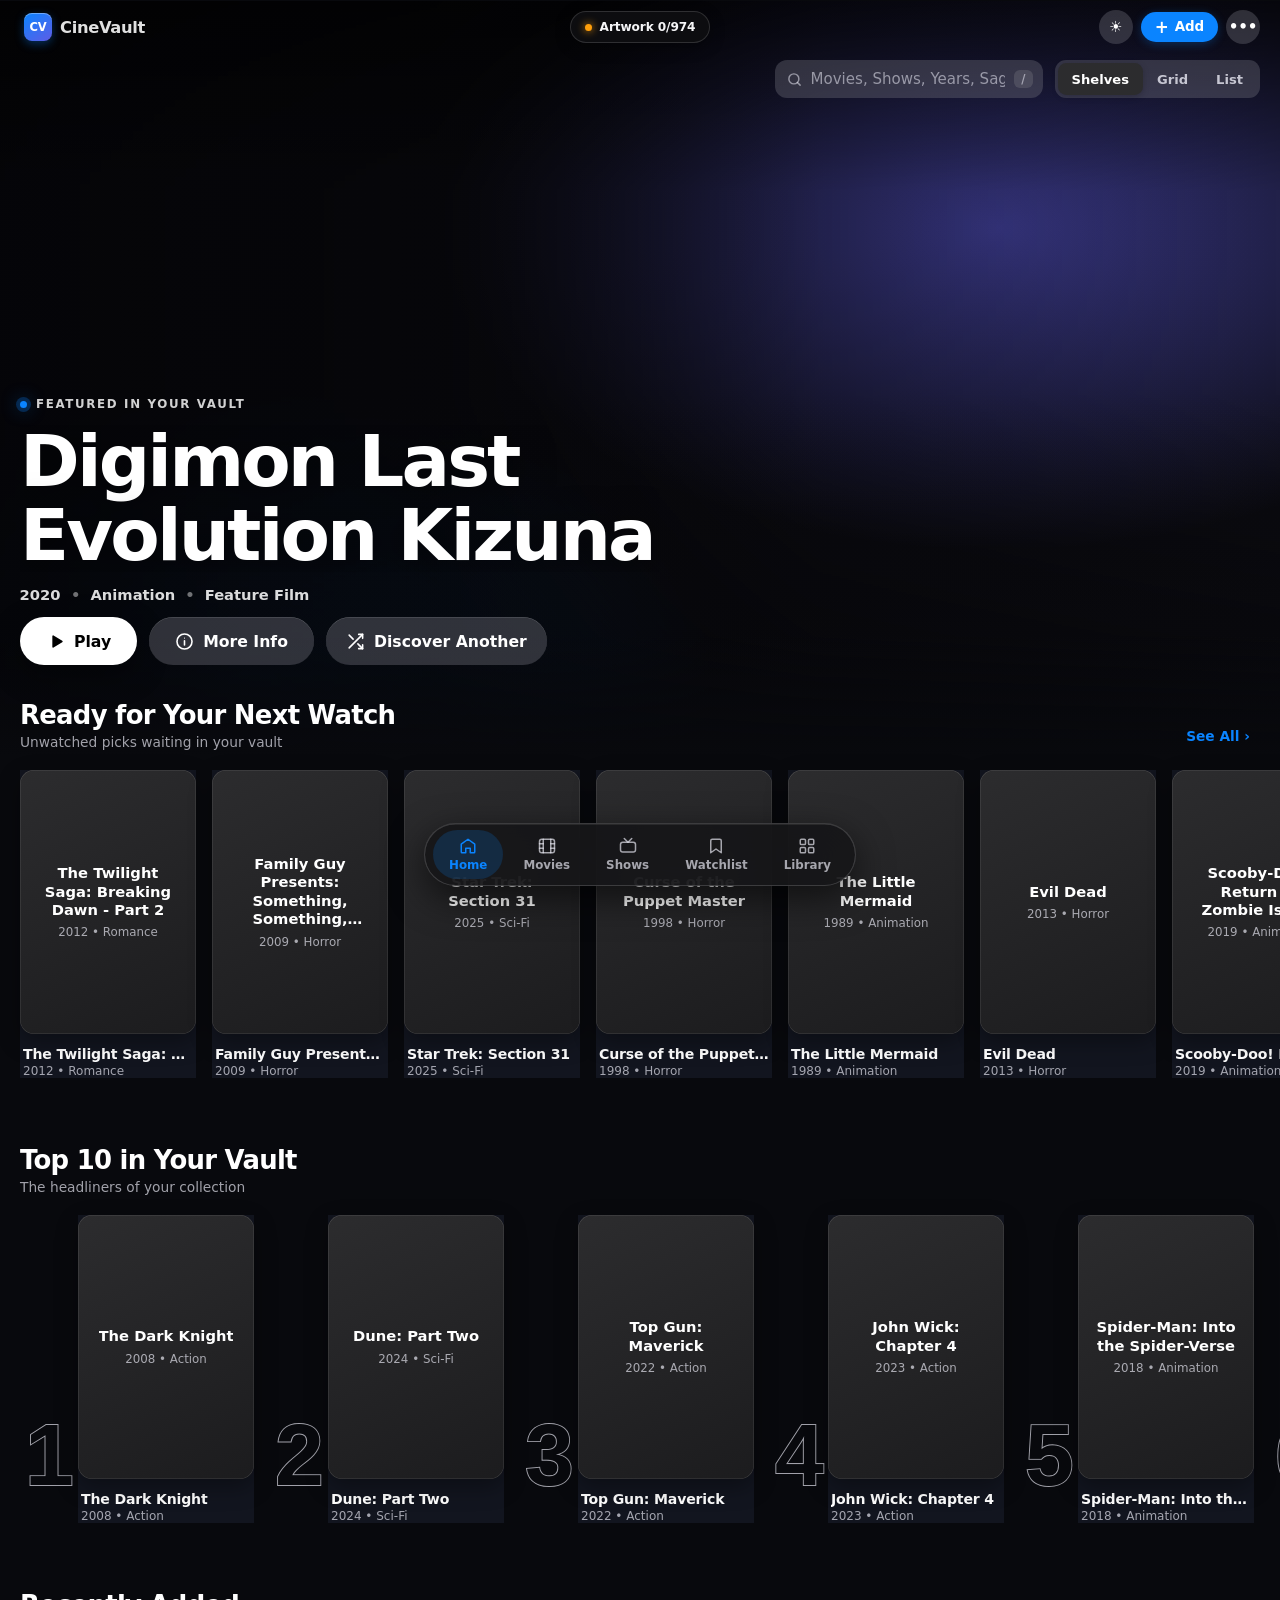
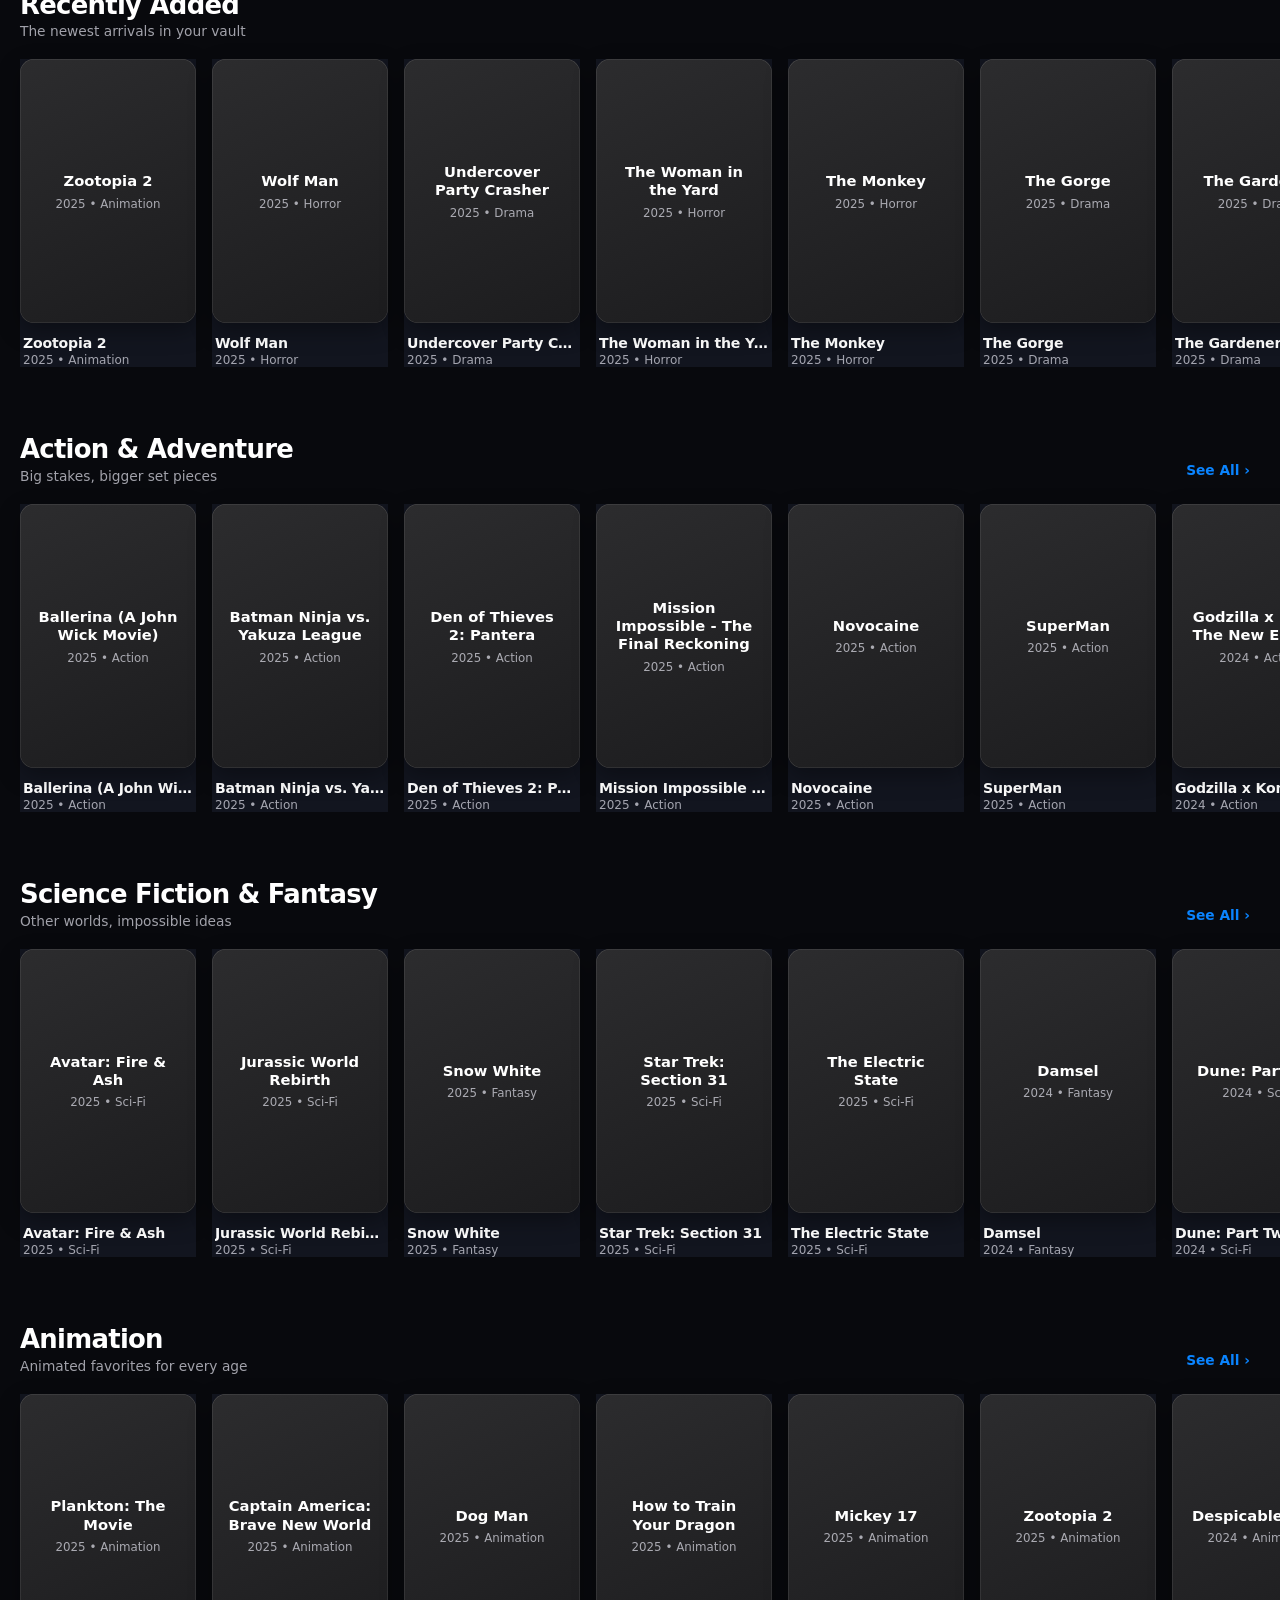
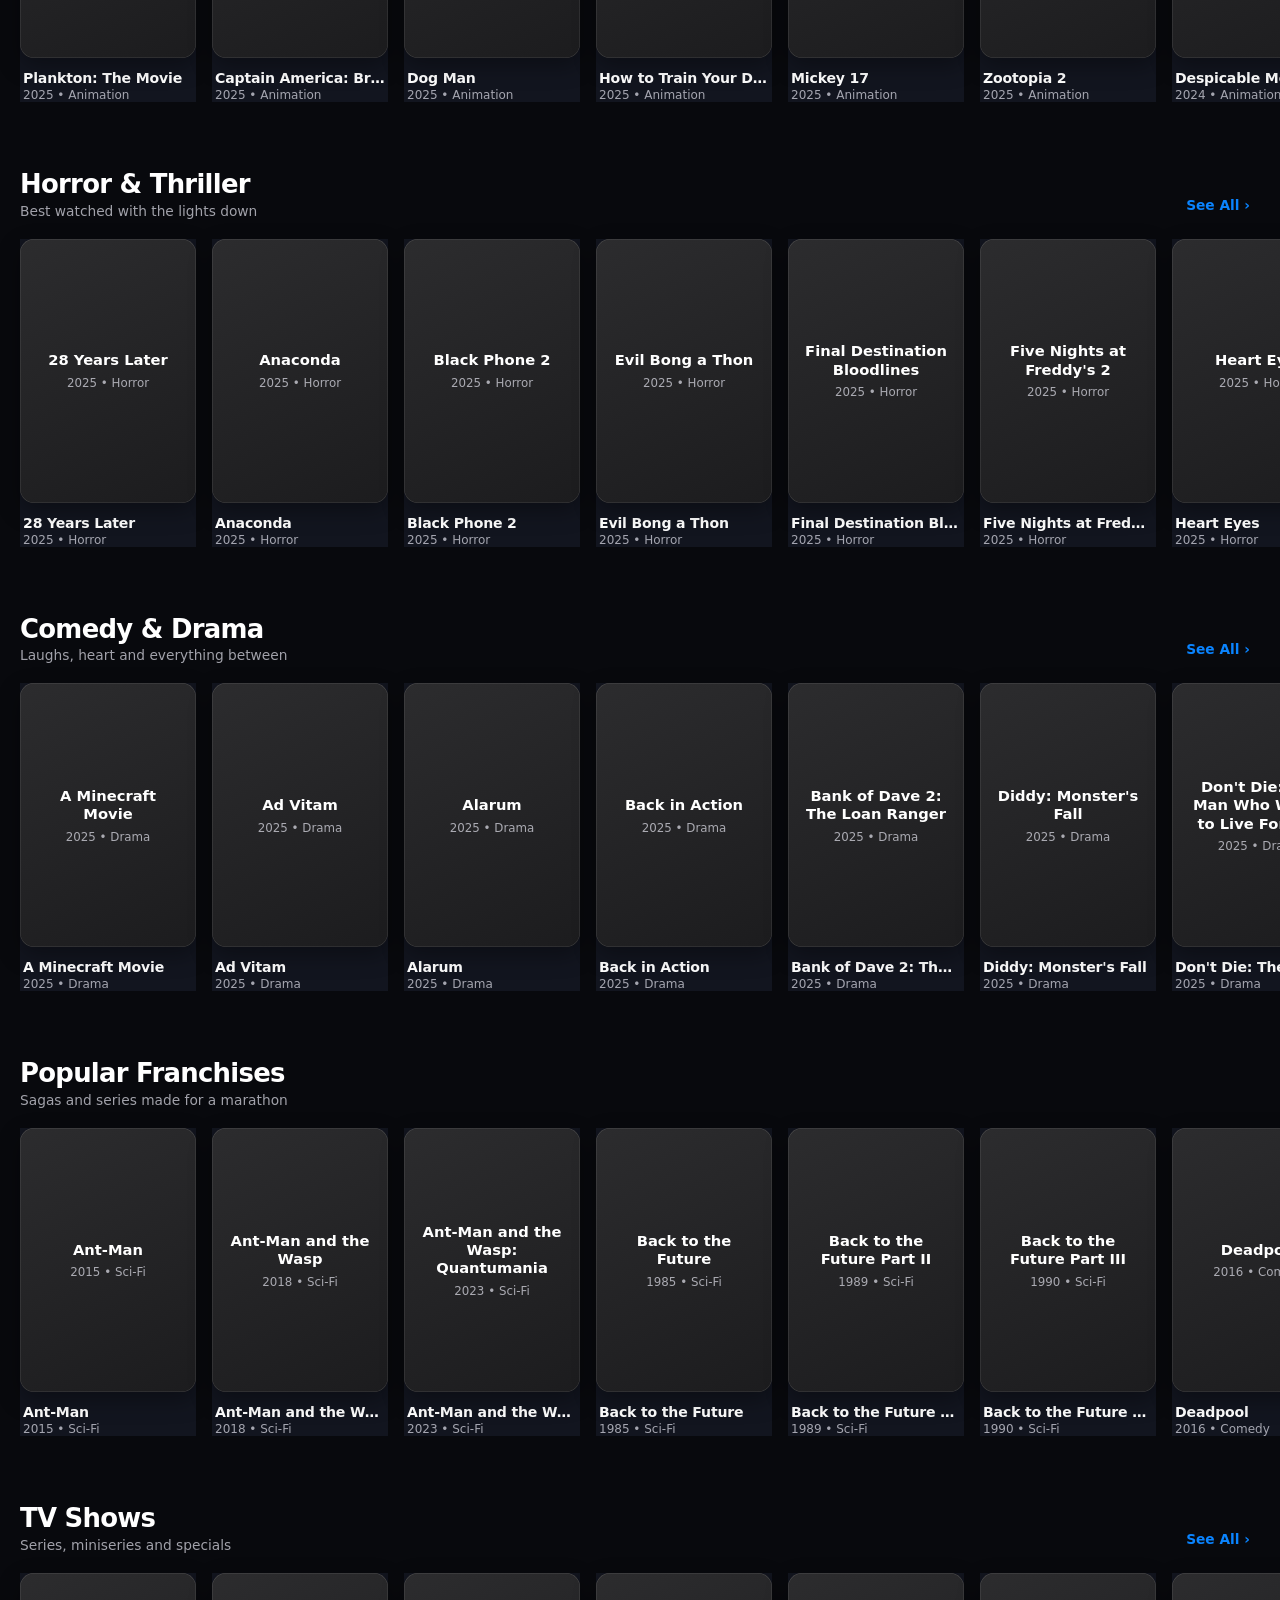
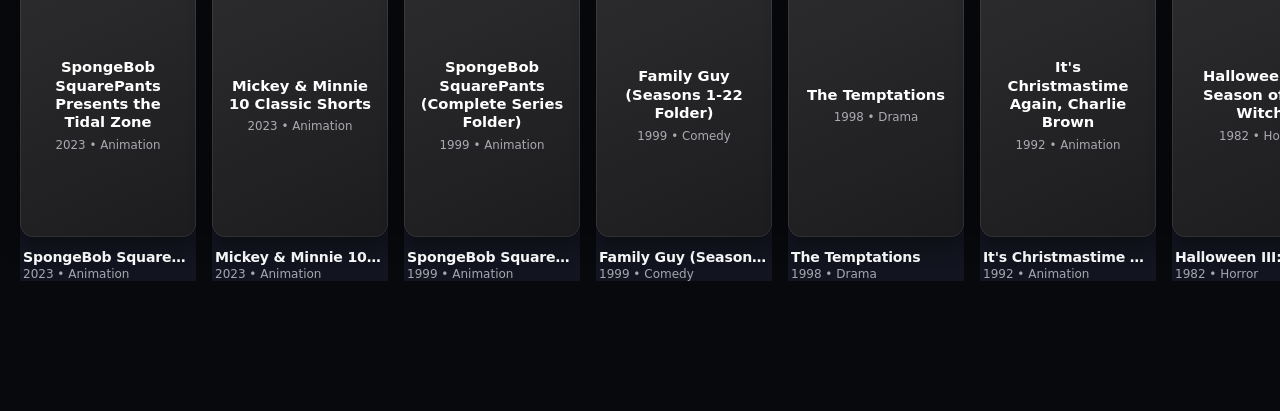
==== index.html @ a1ed3149 "Fix TV importer for streaming service folder hierarchy" ====
<!DOCTYPE html>
<html lang="en">
<head>
  <meta charset="UTF-8" />
  <meta name="viewport" content="width=device-width, initial-scale=1.0, viewport-fit=cover" />
  <title>CineVault — Private Media Library</title>
  <style>
    :root {
      /* iOS System Dark Mode Tokens */
      --bg: #000000;
      --bg-grouped: #000000;
      --surface-1: #1c1c1e;          /* systemGray6 */
      --surface-2: #2c2c2e;          /* systemGray5 */
      --surface-3: #3a3a3c;          /* systemGray4 */
      --surface-glass: rgba(28, 28, 30, 0.78);
      --surface-glass-heavy: rgba(22, 22, 24, 0.90);
      --surface-pill: rgba(118, 118, 128, 0.24);
      --surface-pill-hover: rgba(118, 118, 128, 0.36);
      --separator: rgba(84, 84, 88, 0.42);
      --separator-strong: rgba(255, 255, 255, 0.16);
      --specular: inset 0 0.5px 0 rgba(255, 255, 255, 0.16);

      --text-primary: #ffffff;
      --text-secondary: rgba(235, 235, 245, 0.68);
      --text-tertiary: rgba(235, 235, 245, 0.40);

      --ios-blue: #0a84ff;
      --ios-blue-hover: #409cff;
      --ios-blue-tint: rgba(10, 132, 255, 0.18);
      --ios-indigo: #5e5ce6;
      --ios-green: #30d158;
      --ios-green-tint: rgba(48, 209, 88, 0.18);
      --ios-orange: #ff9f0a;
      --ios-orange-tint: rgba(255, 159, 10, 0.18);
      --ios-red: #ff453a;
      --ios-red-tint: rgba(255, 69, 58, 0.18);
      --ios-yellow: #ffd60a;

      --shadow-card: 0 10px 28px rgba(0, 0, 0, 0.48);
      --shadow-sheet: 0 28px 80px rgba(0, 0, 0, 0.78);
      --shadow-tabbar: 0 12px 36px rgba(0, 0, 0, 0.58);

      --radius-hero: 26px;
      --radius-group: 18px;
      --radius-card: 16px;
      --radius-control: 12px;
      --stage-max: 1480px;
    }

    body.light-theme {
      /* iOS System Light Mode Tokens */
      --bg: #f2f2f7;
      --bg-grouped: #f2f2f7;
      --surface-1: #ffffff;
      --surface-2: #e5e5ea;
      --surface-3: #d1d1d6;
      --surface-glass: rgba(255, 255, 255, 0.82);
      --surface-glass-heavy: rgba(255, 255, 255, 0.94);
      --surface-pill: rgba(118, 118, 128, 0.12);
      --surface-pill-hover: rgba(118, 118, 128, 0.20);
      --separator: rgba(60, 60, 67, 0.16);
      --separator-strong: rgba(60, 60, 67, 0.24);
      --specular: inset 0 0.5px 0 rgba(255, 255, 255, 0.9);

      --text-primary: #000000;
      --text-secondary: rgba(60, 60, 67, 0.72);
      --text-tertiary: rgba(60, 60, 67, 0.44);

      --ios-blue: #007aff;
      --ios-blue-hover: #0066d6;
      --ios-blue-tint: rgba(0, 122, 255, 0.12);
      --ios-indigo: #5856d6;
      --ios-green: #34c759;
      --ios-green-tint: rgba(52, 199, 89, 0.14);
      --ios-orange: #ff9500;
      --ios-orange-tint: rgba(255, 149, 0, 0.15);
      --ios-red: #ff3b30;
      --ios-red-tint: rgba(255, 59, 48, 0.13);
      --ios-yellow: #ffcc00;

      --shadow-card: 0 6px 20px rgba(0, 0, 0, 0.07);
      --shadow-sheet: 0 24px 64px rgba(0, 0, 0, 0.22);
      --shadow-tabbar: 0 10px 30px rgba(0, 0, 0, 0.12);
    }

    * {
      box-sizing: border-box;
      -webkit-tap-highlight-color: transparent;
    }

    html {
      scroll-behavior: smooth;
      background-color: var(--bg);
    }

    body {
      margin: 0;
      font-family: -apple-system, BlinkMacSystemFont, "SF Pro Display", "SF Pro Text", "Inter", system-ui, sans-serif;
      background-color: var(--bg-grouped);
      color: var(--text-primary);
      min-height: 100vh;
      overflow-x: hidden;
      -webkit-font-smoothing: antialiased;
      padding-bottom: calc(104px + env(safe-area-inset-bottom, 0px));
      transition: background-color 0.25s ease, color 0.25s ease;
    }

    body.compact-stage {
      --stage-max: 1180px;
    }

    /* =========================================================
       iOS Sticky Top Navigation Bar + Dynamic Island Pill
       ========================================================= */
    .ios-navbar {
      position: sticky;
      top: 0;
      z-index: 60;
      background: transparent;
      border-bottom: 0.5px solid transparent;
      transition: background-color 0.24s ease, border-color 0.24s ease, backdrop-filter 0.24s ease;
    }

    .ios-navbar.scrolled {
      background: var(--surface-glass);
      backdrop-filter: saturate(190%) blur(26px);
      -webkit-backdrop-filter: saturate(190%) blur(26px);
      border-bottom-color: var(--separator);
    }

    .ios-navbar-inner {
      max-width: var(--stage-max);
      margin: 0 auto;
      height: 54px;
      padding: 0 20px;
      display: grid;
      grid-template-columns: 1fr auto 1fr;
      align-items: center;
      gap: 12px;
    }

    .ios-nav-left {
      display: flex;
      align-items: center;
      gap: 10px;
      min-width: 0;
    }

    .ios-brand-chip {
      display: inline-flex;
      align-items: center;
      gap: 8px;
      cursor: pointer;
      user-select: none;
      padding: 4px 8px 4px 4px;
      border-radius: 999px;
      transition: background 0.18s ease;
    }

    .ios-brand-chip:hover {
      background: var(--surface-pill);
    }

    .ios-app-icon {
      width: 28px;
      height: 28px;
      border-radius: 8px;
      background: linear-gradient(145deg, #0a84ff 0%, #5e5ce6 100%);
      color: #fff;
      font-weight: 800;
      font-size: 0.72rem;
      letter-spacing: -0.02em;
      display: grid;
      place-items: center;
      box-shadow: 0 3px 10px rgba(10, 132, 255, 0.35), inset 0 1px 0 rgba(255, 255, 255, 0.35);
    }

    .ios-inline-title {
      font-size: 1.02rem;
      font-weight: 700;
      letter-spacing: -0.02em;
      color: var(--text-primary);
      opacity: 0.88;
      transition: opacity 0.2s ease;
    }

    .ios-navbar.scrolled .ios-inline-title {
      opacity: 1;
    }

    /* Dynamic Island Inspired Live Status Capsule */
    .dynamic-island {
      display: inline-flex;
      align-items: center;
      gap: 8px;
      height: 32px;
      padding: 0 14px;
      border-radius: 999px;
      background: #0d0d10;
      color: #f5f5f7;
      border: 0.5px solid rgba(255, 255, 255, 0.14);
      box-shadow: 0 4px 16px rgba(0, 0, 0, 0.32);
      font-size: 0.76rem;
      font-weight: 600;
      letter-spacing: -0.01em;
      cursor: pointer;
      transition: transform 0.22s cubic-bezier(0.22, 1, 0.36, 1), padding 0.22s ease, background 0.2s ease;
      white-space: nowrap;
    }

    .dynamic-island:hover {
      transform: scale(1.03);
      padding: 0 18px;
      background: #16161b;
    }

    .dot {
      width: 7px;
      height: 7px;
      border-radius: 50%;
      background: var(--ios-orange);
      box-shadow: 0 0 8px var(--ios-orange);
      flex-shrink: 0;
      transition: background 0.25s ease, box-shadow 0.25s ease;
    }

    .dot.done {
      background: var(--ios-green);
      box-shadow: 0 0 8px var(--ios-green);
    }

    .ios-nav-right {
      display: flex;
      align-items: center;
      justify-content: flex-end;
      gap: 8px;
    }

    /* Native iOS Buttons & Circular Icon Pills */
    .btn {
      appearance: none;
      border: none;
      background: var(--surface-pill);
      color: var(--text-primary);
      font-family: inherit;
      font-size: 0.84rem;
      font-weight: 600;
      letter-spacing: -0.01em;
      padding: 7px 14px;
      border-radius: 999px;
      cursor: pointer;
      display: inline-flex;
      align-items: center;
      justify-content: center;
      gap: 6px;
      text-decoration: none;
      transition: background 0.16s ease, transform 0.14s ease, opacity 0.16s ease;
      white-space: nowrap;
    }

    .btn:hover {
      background: var(--surface-pill-hover);
    }

    .btn:active {
      transform: scale(0.96);
    }

    .btn:disabled {
      opacity: 0.45;
      cursor: not-allowed;
    }

    .btn-ios-blue,
    .btn-gold {
      background: var(--ios-blue);
      color: #ffffff;
      box-shadow: 0 2px 10px rgba(10, 132, 255, 0.28);
    }

    .btn-ios-blue:hover,
    .btn-gold:hover {
      background: var(--ios-blue-hover);
    }

    .btn-ios-tinted {
      background: var(--ios-blue-tint);
      color: var(--ios-blue);
    }

    .btn-ios-tinted:hover {
      background: rgba(10, 132, 255, 0.26);
    }

    .btn-danger {
      background: var(--ios-red-tint);
      color: var(--ios-red);
    }

    .btn-danger:hover {
      background: var(--ios-red);
      color: #ffffff;
    }

    .btn-circle-icon {
      width: 34px;
      height: 34px;
      padding: 0;
      border-radius: 50%;
      font-size: 0.95rem;
    }

    /* Tools Popover Menu (iOS UIMenu style) */
    .dropdown-wrap {
      position: relative;
    }

    .dropdown-menu {
      position: absolute;
      top: calc(100% + 8px);
      right: 0;
      width: 248px;
      background: var(--surface-glass-heavy);
      backdrop-filter: saturate(190%) blur(28px);
      -webkit-backdrop-filter: saturate(190%) blur(28px);
      border: 0.5px solid var(--separator-strong);
      border-radius: 16px;
      padding: 6px;
      box-shadow: var(--shadow-sheet);
      display: none;
      z-index: 90;
      transform-origin: top right;
      animation: iosMenuPop 0.16s cubic-bezier(0.2, 0.9, 0.3, 1);
    }

    @keyframes iosMenuPop {
      from { opacity: 0; transform: scale(0.92) translateY(-4px); }
      to { opacity: 1; transform: scale(1) translateY(0); }
    }

    .dropdown-menu.open {
      display: block;
    }

    .dropdown-section-label {
      font-size: 0.68rem;
      font-weight: 600;
      text-transform: uppercase;
      letter-spacing: 0.04em;
      color: var(--text-tertiary);
      padding: 6px 12px 4px;
    }

    .dropdown-item {
      width: 100%;
      border: none;
      background: transparent;
      color: var(--text-primary);
      font-family: inherit;
      font-size: 0.85rem;
      font-weight: 500;
      padding: 9px 12px;
      border-radius: 10px;
      text-align: left;
      cursor: pointer;
      display: flex;
      align-items: center;
      justify-content: space-between;
      gap: 8px;
      transition: background 0.14s ease;
    }

    .dropdown-item:hover {
      background: var(--ios-blue);
      color: #ffffff;
    }

    .dropdown-divider {
      height: 0.5px;
      background: var(--separator);
      margin: 5px 8px;
    }

    /* =========================================================
       iOS Large Navigation Title & Integrated Search Stage
       ========================================================= */
    .ios-large-header {
      max-width: var(--stage-max);
      margin: 0 auto;
      padding: 4px 20px 14px;
    }

    .ios-large-title-row {
      display: flex;
      align-items: flex-end;
      justify-content: space-between;
      gap: 16px;
      margin-bottom: 12px;
      flex-wrap: wrap;
    }

    .ios-large-title {
      margin: 0;
      font-size: clamp(1.95rem, 3.2vw, 2.35rem);
      font-weight: 800;
      letter-spacing: -0.03em;
      line-height: 1.08;
      color: var(--text-primary);
    }

    .ios-large-subtitle {
      font-size: 0.86rem;
      font-weight: 500;
      color: var(--text-secondary);
      margin-top: 2px;
    }

    .ios-search-and-segment {
      display: flex;
      align-items: center;
      gap: 12px;
      flex-wrap: wrap;
    }

    /* Native iOS UISearchBar */
    .ios-search-bar {
      position: relative;
      flex: 1;
      min-width: 250px;
      display: flex;
      align-items: center;
    }

    .ios-search-icon {
      position: absolute;
      left: 12px;
      color: var(--text-tertiary);
      display: flex;
      pointer-events: none;
    }

    .ios-search-bar input {
      width: 100%;
      height: 38px;
      padding: 0 38px 0 36px;
      border-radius: 12px;
      border: none;
      background: var(--surface-pill);
      color: var(--text-primary);
      font-family: inherit;
      font-size: 0.94rem;
      outline: none;
      transition: background 0.18s ease, box-shadow 0.18s ease;
    }

    .ios-search-bar input::placeholder {
      color: var(--text-tertiary);
    }

    .ios-search-bar input:focus {
      background: var(--surface-1);
      box-shadow: 0 0 0 2px var(--ios-blue);
    }

    .search-kbd-hint {
      position: absolute;
      right: 10px;
      font-size: 0.72rem;
      font-weight: 600;
      color: var(--text-tertiary);
      background: var(--surface-pill);
      padding: 2px 7px;
      border-radius: 6px;
      pointer-events: none;
    }

    .search-clear-btn {
      position: absolute;
      right: 9px;
      width: 19px;
      height: 19px;
      border-radius: 50%;
      border: none;
      background: var(--text-tertiary);
      color: var(--bg);
      font-size: 0.8rem;
      font-weight: 700;
      line-height: 1;
      display: none;
      align-items: center;
      justify-content: center;
      cursor: pointer;
    }

    .search-clear-btn.visible {
      display: flex;
    }

    /* Native iOS UISegmentedControl */
    .ios-segmented {
      display: inline-flex;
      align-items: center;
      background: var(--surface-pill);
      padding: 3px;
      border-radius: 11px;
      height: 38px;
      flex-shrink: 0;
    }

    .ios-seg-btn {
      appearance: none;
      border: none;
      background: transparent;
      color: var(--text-secondary);
      font-family: inherit;
      font-size: 0.82rem;
      font-weight: 600;
      padding: 0 14px;
      height: 32px;
      border-radius: 8.5px;
      cursor: pointer;
      transition: background 0.18s ease, color 0.18s ease, box-shadow 0.18s ease;
      white-space: nowrap;
    }

    .ios-seg-btn.active {
      background: var(--surface-2);
      color: var(--text-primary);
      box-shadow: 0 2px 6px rgba(0, 0, 0, 0.22);
    }

    body.light-theme .ios-seg-btn.active {
      background: #ffffff;
      box-shadow: 0 2px 6px rgba(0, 0, 0, 0.10);
    }

    /* =========================================================
       Main Content Container
       ========================================================= */
    #mainStage {
      max-width: var(--stage-max);
      margin: 0 auto;
      padding: 0 20px;
    }

    /* =========================================================
       iOS App Store / Apple TV Editorial Hero Card
       ========================================================= */
    .ios-hero-card {
      position: relative;
      border-radius: var(--radius-hero);
      overflow: hidden;
      background: var(--surface-1);
      border: 0.5px solid var(--separator-strong);
      box-shadow: var(--shadow-card), var(--specular);
      margin-bottom: 18px;
      min-height: 330px;
      display: flex;
      align-items: stretch;
    }

    .hero-ambient-bg {
      position: absolute;
      inset: -24px;
      background-size: cover;
      background-position: center;
      filter: blur(42px) saturate(165%) brightness(0.45);
      transform: scale(1.08);
      z-index: 0;
      pointer-events: none;
    }

    body.light-theme .hero-ambient-bg {
      filter: blur(44px) saturate(160%) brightness(0.88);
      opacity: 0.35;
    }

    .hero-vignette-left {
      position: absolute;
      inset: 0;
      background: linear-gradient(95deg, rgba(16, 16, 20, 0.90) 0%, rgba(16, 16, 20, 0.68) 55%, rgba(16, 16, 20, 0.34) 100%);
      z-index: 1;
      pointer-events: none;
    }

    body.light-theme .hero-vignette-left {
      background: linear-gradient(95deg, rgba(255, 255, 255, 0.94) 0%, rgba(255, 255, 255, 0.80) 58%, rgba(255, 255, 255, 0.45) 100%);
    }

    .hero-vignette-bottom {
      display: none;
    }

    .hero-inner {
      position: relative;
      z-index: 2;
      width: 100%;
      padding: 28px 32px;
      display: grid;
      grid-template-columns: 1fr 190px;
      gap: 28px;
      align-items: center;
    }

    .hero-badge-row {
      display: flex;
      align-items: center;
      flex-wrap: wrap;
      gap: 8px;
      margin-bottom: 10px;
    }

    .hero-vault-badge {
      font-size: 0.72rem;
      font-weight: 700;
      text-transform: uppercase;
      letter-spacing: 0.06em;
      color: var(--ios-blue);
      background: var(--ios-blue-tint);
      padding: 4px 10px;
      border-radius: 999px;
    }

    .hero-id-tag {
      font-size: 0.72rem;
      font-weight: 600;
      color: var(--text-secondary);
      background: var(--surface-pill);
      padding: 4px 9px;
      border-radius: 999px;
    }

    .hero-title {
      margin: 0 0 10px;
      font-size: clamp(1.55rem, 2.8vw, 2.3rem);
      font-weight: 800;
      letter-spacing: -0.03em;
      line-height: 1.12;
      color: var(--text-primary);
    }

    .hero-meta {
      display: flex;
      align-items: center;
      flex-wrap: wrap;
      gap: 8px;
      font-size: 0.84rem;
      font-weight: 500;
      color: var(--text-secondary);
      margin-bottom: 12px;
    }

    .meta-quality {
      font-size: 0.72rem;
      font-weight: 700;
      padding: 2px 8px;
      border-radius: 6px;
      background: var(--text-primary);
      color: var(--bg);
      letter-spacing: 0.02em;
    }

    .meta-pill {
      font-size: 0.75rem;
      font-weight: 600;
      padding: 3px 10px;
      border-radius: 999px;
      background: var(--surface-pill);
      color: var(--text-secondary);
    }

    .pill-danger {
      background: var(--ios-red-tint);
      color: var(--ios-red);
    }

    .hero-desc {
      margin: 0 0 18px;
      font-size: 0.92rem;
      line-height: 1.5;
      color: var(--text-secondary);
      max-width: 66ch;
      display: -webkit-box;
      -webkit-line-clamp: 3;
      -webkit-box-orient: vertical;
      overflow: hidden;
    }

    .hero-actions {
      display: flex;
      align-items: center;
      flex-wrap: wrap;
      gap: 10px;
    }

    .btn-hero-play {
      background: var(--ios-blue);
      color: #ffffff;
      font-size: 0.92rem;
      font-weight: 700;
      padding: 11px 22px;
      border-radius: 999px;
      box-shadow: 0 6px 20px rgba(10, 132, 255, 0.36);
    }

    .btn-hero-play:hover {
      background: var(--ios-blue-hover);
      transform: translateY(-1px);
    }

    .btn-hero-info {
      background: var(--surface-pill);
      backdrop-filter: blur(16px);
      color: var(--text-primary);
      font-size: 0.9rem;
      font-weight: 600;
      padding: 11px 18px;
    }

    .btn-circle {
      width: 40px;
      height: 40px;
      padding: 0;
      border-radius: 50%;
      font-size: 1rem;
    }

    .hero-poster-showcase {
      width: 190px;
      aspect-ratio: 2 / 3;
      border-radius: 18px;
      overflow: hidden;
      background: var(--surface-2);
      border: 0.5px solid var(--separator-strong);
      box-shadow: 0 18px 40px rgba(0, 0, 0, 0.55);
      cursor: pointer;
      position: relative;
      transition: transform 0.28s cubic-bezier(0.22, 1, 0.36, 1);
    }

    .hero-poster-showcase:hover {
      transform: scale(1.035) translateY(-2px);
    }

    .hero-poster-showcase img {
      width: 100%;
      height: 100%;
      object-fit: cover;
      display: block;
    }

    /* =========================================================
       Flagged Links Alert Banner (iOS Grouped Alert Card)
       ========================================================= */
    .scan-banner {
      display: none;
      align-items: center;
      justify-content: space-between;
      flex-wrap: wrap;
      gap: 12px;
      background: var(--ios-red-tint);
      border: 0.5px solid rgba(255, 69, 58, 0.38);
      border-radius: var(--radius-group);
      padding: 12px 16px;
      margin-bottom: 16px;
    }

    .scan-banner.show {
      display: flex;
    }

    .scan-banner-text {
      display: flex;
      align-items: center;
      gap: 10px;
      font-size: 0.86rem;
      font-weight: 600;
      color: var(--ios-red);
    }

    .scan-banner-actions {
      display: flex;
      align-items: center;
      gap: 8px;
      flex-wrap: wrap;
    }

    /* =========================================================
       iOS Grouped Filter & Genre Pills Dock
       ========================================================= */
    .ios-filter-group {
      background: var(--surface-1);
      border: 0.5px solid var(--separator);
      border-radius: var(--radius-group);
      padding: 12px 14px;
      margin-bottom: 22px;
      box-shadow: var(--specular);
    }

    .genre-bar {
      display: flex;
      align-items: center;
      gap: 7px;
      overflow-x: auto;
      padding-bottom: 10px;
      margin-bottom: 10px;
      border-bottom: 0.5px solid var(--separator);
      scrollbar-width: none;
    }

    .genre-bar::-webkit-scrollbar {
      display: none;
    }

    .genre-chip {
      appearance: none;
      border: none;
      background: var(--surface-pill);
      color: var(--text-secondary);
      font-family: inherit;
      font-size: 0.8rem;
      font-weight: 600;
      padding: 6px 14px;
      border-radius: 999px;
      cursor: pointer;
      white-space: nowrap;
      transition: background 0.16s ease, color 0.16s ease, transform 0.12s ease;
    }

    .genre-chip:hover {
      background: var(--surface-pill-hover);
      color: var(--text-primary);
    }

    .genre-chip.active {
      background: var(--ios-blue);
      color: #ffffff;
    }

    .filter-controls-row {
      display: flex;
      align-items: center;
      justify-content: space-between;
      flex-wrap: wrap;
      gap: 10px;
    }

    .filter-selects {
      display: flex;
      align-items: center;
      flex-wrap: wrap;
      gap: 8px;
    }

    .filter-selects select {
      appearance: none;
      -webkit-appearance: none;
      border: none;
      background-color: var(--surface-pill);
      background-image: url("data:image/svg+xml,%3Csvg xmlns='http://www.w3.org/2000/svg' width='12' height='12' viewBox='0 0 24 24' fill='none' stroke='%238e8e93' stroke-width='2.5' stroke-linecap='round' stroke-linejoin='round'%3E%3Cpolyline points='6 9 12 15 18 9'%3E%3C/polyline%3E%3C/svg%3E");
      background-repeat: no-repeat;
      background-position: right 10px center;
      color: var(--text-primary);
      font-family: inherit;
      font-size: 0.8rem;
      font-weight: 600;
      padding: 7px 28px 7px 12px;
      border-radius: 10px;
      cursor: pointer;
      outline: none;
      transition: background-color 0.16s ease;
    }

    .filter-selects select:hover {
      background-color: var(--surface-pill-hover);
    }

    .filter-selects select:focus {
      box-shadow: 0 0 0 2px var(--ios-blue);
    }

    .stats-row {
      display: flex;
      align-items: center;
      gap: 10px;
      font-size: 0.8rem;
      font-weight: 600;
      color: var(--text-secondary);
    }

    .stat-pill-watched {
      background: var(--ios-green-tint);
      color: var(--ios-green);
      padding: 4px 10px;
      border-radius: 999px;
      font-weight: 700;
    }

    /* =========================================================
       Apple TV+ Horizontal Shelves (Swimlanes)
       ========================================================= */
    .swimlanes-wrap {
      display: flex;
      flex-direction: column;
      gap: 28px;
    }

    .swimlane-header {
      display: flex;
      align-items: center;
      justify-content: space-between;
      margin-bottom: 12px;
    }

    .swimlane-title-group {
      display: flex;
      align-items: baseline;
      gap: 8px;
    }

    .swimlane-title {
      margin: 0;
      font-size: 1.24rem;
      font-weight: 700;
      letter-spacing: -0.02em;
      color: var(--text-primary);
    }

    .swimlane-count {
      font-size: 0.82rem;
      font-weight: 600;
      color: var(--text-tertiary);
    }

    .swimlane-explore {
      appearance: none;
      border: none;
      background: transparent;
      color: var(--ios-blue);
      font-family: inherit;
      font-size: 0.86rem;
      font-weight: 600;
      cursor: pointer;
      padding: 4px 6px;
      border-radius: 8px;
      transition: opacity 0.15s ease;
    }

    .swimlane-explore:hover {
      opacity: 0.78;
    }

    .row-carousel {
      position: relative;
    }

    .row-track {
      display: flex;
      gap: 14px;
      overflow-x: auto;
      scroll-snap-type: x proximity;
      padding: 4px 2px 10px;
      scrollbar-width: none;
    }

    .row-track::-webkit-scrollbar {
      display: none;
    }

    .row-track .nf-card {
      flex: 0 0 176px;
      scroll-snap-align: start;
    }

    .row-paddle {
      position: absolute;
      top: 38%;
      transform: translateY(-50%);
      width: 36px;
      height: 36px;
      border-radius: 50%;
      border: 0.5px solid var(--separator-strong);
      background: var(--surface-glass-heavy);
      backdrop-filter: blur(18px);
      color: var(--text-primary);
      font-size: 1.35rem;
      line-height: 1;
      display: flex;
      align-items: center;
      justify-content: center;
      cursor: pointer;
      z-index: 10;
      box-shadow: 0 6px 18px rgba(0, 0, 0, 0.38);
      opacity: 0;
      transition: opacity 0.18s ease, transform 0.16s ease;
    }

    .row-carousel:hover .row-paddle {
      opacity: 1;
    }

    .row-paddle:hover {
      transform: translateY(-50%) scale(1.08);
      background: var(--ios-blue);
      color: #fff;
    }

    .row-paddle.prev { left: -12px; }
    .row-paddle.next { right: -12px; }

    /* Top 10 Ranked Cards */
    .top10-item {
      display: flex;
      align-items: flex-end;
      flex: 0 0 236px;
      scroll-snap-align: start;
    }

    .top10-rank-svg {
      width: 66px;
      height: 155px;
      flex-shrink: 0;
      margin-right: -10px;
      z-index: 1;
      pointer-events: none;
    }

    .top10-rank-svg text {
      font-family: -apple-system, BlinkMacSystemFont, "SF Pro Display", sans-serif;
      font-size: 138px;
      font-weight: 900;
      fill: var(--surface-1);
      stroke: var(--ios-blue);
      stroke-width: 3.5px;
    }

    .top10-item .nf-card {
      flex: 0 0 172px;
      z-index: 2;
    }

    /* =========================================================
       iOS Poster Cards (Grid & Shelves)
       ========================================================= */
    .grid {
      display: grid;
      grid-template-columns: repeat(auto-fill, minmax(182px, 1fr));
      gap: 18px;
    }

    .nf-card {
      background: var(--surface-1);
      border-radius: var(--radius-card);
      border: 0.5px solid var(--separator);
      overflow: hidden;
      display: flex;
      flex-direction: column;
      box-shadow: var(--shadow-card);
      transition: transform 0.24s cubic-bezier(0.22, 1, 0.36, 1), box-shadow 0.24s ease, border-color 0.2s ease;
    }

    .nf-card:hover {
      transform: translateY(-4px);
      border-color: var(--ios-blue);
    }

    .nf-card.is-flagged {
      border-color: rgba(255, 69, 58, 0.65);
    }

    .poster-wrap {
      position: relative;
      width: 100%;
      aspect-ratio: 2 / 3;
      background: var(--surface-2);
      overflow: hidden;
      cursor: pointer;
    }

    .poster-wrap img {
      width: 100%;
      height: 100%;
      object-fit: cover;
      display: block;
      transition: transform 0.32s ease;
    }

    .nf-card:hover .poster-wrap img {
      transform: scale(1.04);
    }

    .poster-fallback {
      position: absolute;
      inset: 0;
      padding: 16px;
      display: flex;
      flex-direction: column;
      align-items: center;
      justify-content: center;
      text-align: center;
      background: linear-gradient(155deg, var(--surface-2) 0%, var(--surface-1) 100%);
      color: var(--text-primary);
      gap: 6px;
    }

    .poster-fallback span {
      font-weight: 700;
      font-size: 0.92rem;
      line-height: 1.25;
      display: -webkit-box;
      -webkit-line-clamp: 4;
      -webkit-box-orient: vertical;
      overflow: hidden;
    }

    .poster-fallback small {
      font-size: 0.74rem;
      color: var(--text-secondary);
    }

    .badge-top-left {
      position: absolute;
      top: 9px;
      left: 9px;
      font-size: 0.66rem;
      font-weight: 700;
      padding: 3px 7px;
      border-radius: 7px;
      background: rgba(20, 20, 24, 0.76);
      backdrop-filter: blur(10px);
      color: #ffffff;
      letter-spacing: 0.02em;
    }

    .badge-status {
      position: absolute;
      top: 9px;
      right: 9px;
      font-size: 0.64rem;
      font-weight: 700;
      text-transform: capitalize;
      padding: 3px 8px;
      border-radius: 999px;
      backdrop-filter: blur(10px);
    }

    .status-unwatched {
      background: rgba(20, 20, 24, 0.68);
      color: rgba(255, 255, 255, 0.85);
    }

    .status-watching {
      background: var(--ios-blue);
      color: #ffffff;
    }

    .status-watched {
      background: var(--ios-green);
      color: #000000;
    }

    .badge-flagged {
      position: absolute;
      bottom: 36px;
      left: 9px;
      right: 9px;
      text-align: center;
      font-size: 0.68rem;
      font-weight: 700;
      padding: 4px 8px;
      border-radius: 8px;
      background: var(--ios-red);
      color: #ffffff;
    }

    .badge-no-poster {
      position: absolute;
      bottom: 9px;
      left: 9px;
      font-size: 0.64rem;
      font-weight: 600;
      padding: 2px 7px;
      border-radius: 6px;
      background: rgba(20, 20, 24, 0.72);
      color: rgba(255, 255, 255, 0.72);
    }

    .watch-progress-track {
      position: absolute;
      bottom: 0;
      left: 0;
      right: 0;
      height: 4px;
      background: rgba(255, 255, 255, 0.24);
    }

    .watch-progress-fill.is-watching {
      width: 52%;
      height: 100%;
      background: var(--ios-blue);
    }

    .watch-progress-fill.is-watched {
      width: 100%;
      height: 100%;
      background: var(--ios-green);
    }

    /* Card Hover Overlay */
    .card-hover-sheet {
      position: absolute;
      inset: 0;
      background: linear-gradient(180deg, rgba(12, 12, 15, 0.25) 0%, rgba(12, 12, 15, 0.94) 55%);
      padding: 12px;
      display: flex;
      flex-direction: column;
      justify-content: flex-end;
      opacity: 0;
      transition: opacity 0.2s ease;
    }

    .poster-wrap:hover .card-hover-sheet {
      opacity: 1;
    }

    .hover-title {
      font-size: 0.88rem;
      font-weight: 700;
      color: #ffffff;
      line-height: 1.25;
      margin-bottom: 3px;
      display: -webkit-box;
      -webkit-line-clamp: 2;
      -webkit-box-orient: vertical;
      overflow: hidden;
    }

    .hover-meta {
      font-size: 0.72rem;
      color: rgba(235, 235, 245, 0.76);
      margin-bottom: 6px;
    }

    .hover-desc {
      font-size: 0.72rem;
      line-height: 1.35;
      color: rgba(235, 235, 245, 0.68);
      margin-bottom: 9px;
      display: -webkit-box;
      -webkit-line-clamp: 3;
      -webkit-box-orient: vertical;
      overflow: hidden;
    }

    .hover-actions {
      display: flex;
      align-items: center;
      gap: 5px;
    }

    .btn-mini-play {
      flex: 1;
      border: none;
      background: var(--ios-blue);
      color: #ffffff;
      font-family: inherit;
      font-size: 0.76rem;
      font-weight: 700;
      padding: 6px 8px;
      border-radius: 999px;
      cursor: pointer;
    }

    .btn-mini-play:hover {
      background: var(--ios-blue-hover);
    }

    .btn-mini-icon {
      width: 28px;
      height: 28px;
      border-radius: 50%;
      border: none;
      background: rgba(255, 255, 255, 0.18);
      color: #ffffff;
      font-size: 0.78rem;
      display: grid;
      place-items: center;
      cursor: pointer;
      flex-shrink: 0;
    }

    .btn-mini-icon:hover {
      background: rgba(255, 255, 255, 0.30);
    }

    .btn-mini-icon.is-watched-btn {
      background: var(--ios-green);
      color: #000000;
      font-weight: 800;
    }

    .btn-mini-icon.del:hover {
      background: var(--ios-red);
    }

    .card-footer-strip {
      padding: 10px 12px;
      display: flex;
      flex-direction: column;
      gap: 3px;
    }

    .strip-title {
      font-size: 0.85rem;
      font-weight: 600;
      color: var(--text-primary);
      white-space: nowrap;
      overflow: hidden;
      text-overflow: ellipsis;
      cursor: pointer;
    }

    .strip-title:hover {
      color: var(--ios-blue);
    }

    .strip-sub {
      display: flex;
      align-items: center;
      justify-content: space-between;
      font-size: 0.73rem;
      color: var(--text-secondary);
    }

    /* =========================================================
       iOS Grouped Inset List View (UITableView Style)
       ========================================================= */
    .ios-grouped-list {
      background: var(--surface-1);
      border: 0.5px solid var(--separator);
      border-radius: var(--radius-group);
      overflow: hidden;
      box-shadow: var(--specular);
    }

    .ios-list-row {
      display: flex;
      align-items: center;
      gap: 14px;
      padding: 11px 16px;
      border-bottom: 0.5px solid var(--separator);
      transition: background 0.14s ease;
    }

    .ios-list-row:last-child {
      border-bottom: none;
    }

    .ios-list-row:hover {
      background: var(--surface-pill);
    }

    .ios-list-thumb {
      width: 44px;
      height: 64px;
      border-radius: 9px;
      object-fit: cover;
      background: var(--surface-2);
      flex-shrink: 0;
      cursor: pointer;
    }

    .ios-list-thumb-fb {
      width: 44px;
      height: 64px;
      border-radius: 9px;
      background: var(--surface-2);
      color: var(--text-secondary);
      font-size: 0.65rem;
      font-weight: 700;
      display: grid;
      place-items: center;
      text-align: center;
      padding: 4px;
      flex-shrink: 0;
      cursor: pointer;
    }

    .ios-list-main {
      flex: 1;
      min-width: 0;
      cursor: pointer;
    }

    .ios-list-title {
      font-size: 0.94rem;
      font-weight: 600;
      color: var(--text-primary);
      white-space: nowrap;
      overflow: hidden;
      text-overflow: ellipsis;
    }

    .ios-list-meta {
      font-size: 0.78rem;
      color: var(--text-secondary);
      margin-top: 2px;
      display: flex;
      align-items: center;
      flex-wrap: wrap;
      gap: 6px;
    }

    .ios-list-actions {
      display: flex;
      align-items: center;
      gap: 8px;
      flex-shrink: 0;
    }

    /* =========================================================
       Floating iOS Bottom Tab Bar (UITabBar)
       ========================================================= */
    .ios-tabbar-dock {
      position: fixed;
      bottom: calc(14px + env(safe-area-inset-bottom, 0px));
      left: 50%;
      transform: translateX(-50%);
      z-index: 65;
      background: var(--surface-glass-heavy);
      backdrop-filter: saturate(200%) blur(30px);
      -webkit-backdrop-filter: saturate(200%) blur(30px);
      border: 0.5px solid var(--separator-strong);
      border-radius: 999px;
      padding: 6px 8px;
      display: flex;
      align-items: center;
      gap: 4px;
      box-shadow: var(--shadow-tabbar), var(--specular);
    }

    .nav-tab {
      appearance: none;
      border: none;
      background: transparent;
      color: var(--text-secondary);
      font-family: inherit;
      font-size: 0.74rem;
      font-weight: 600;
      padding: 7px 16px;
      border-radius: 999px;
      cursor: pointer;
      display: flex;
      flex-direction: column;
      align-items: center;
      gap: 3px;
      transition: background 0.18s ease, color 0.18s ease, transform 0.12s ease;
      white-space: nowrap;
    }

    .nav-tab svg {
      width: 18px;
      height: 18px;
      stroke-width: 2;
    }

    .nav-tab:hover {
      color: var(--text-primary);
      background: var(--surface-pill);
    }

    .nav-tab.active {
      background: var(--ios-blue-tint);
      color: var(--ios-blue);
    }

    /* =========================================================
       iOS Sheets & Modals (UISheetPresentationController)
       ========================================================= */
    .modal-backdrop {
      position: fixed;
      inset: 0;
      z-index: 100;
      background: rgba(0, 0, 0, 0.58);
      backdrop-filter: blur(10px);
      -webkit-backdrop-filter: blur(10px);
      display: none;
      align-items: center;
      justify-content: center;
      padding: 18px;
    }

    .modal-backdrop.open {
      display: flex;
      animation: fadeBackdrop 0.18s ease;
    }

    @keyframes fadeBackdrop {
      from { opacity: 0; }
      to { opacity: 1; }
    }

    .modal {
      width: 100%;
      max-width: 760px;
      max-height: 90vh;
      overflow-y: auto;
      background: var(--surface-1);
      border: 0.5px solid var(--separator-strong);
      border-radius: 26px;
      padding: 12px 24px 24px;
      box-shadow: var(--shadow-sheet), var(--specular);
      position: relative;
      animation: iosSheetUp 0.24s cubic-bezier(0.2, 0.9, 0.3, 1);
    }

    @keyframes iosSheetUp {
      from { opacity: 0; transform: translateY(18px) scale(0.97); }
      to { opacity: 1; transform: translateY(0) scale(1); }
    }

    .ios-sheet-grabber {
      width: 38px;
      height: 5px;
      border-radius: 999px;
      background: var(--text-tertiary);
      opacity: 0.45;
      margin: 0 auto 14px;
    }

    .modal-form {
      max-width: 580px;
    }

    .modal-sm {
      max-width: 380px;
      text-align: center;
      padding: 22px;
    }

    .modal-header {
      display: flex;
      align-items: flex-start;
      justify-content: space-between;
      gap: 12px;
      margin-bottom: 12px;
    }

    .modal-title {
      margin: 0;
      font-size: 1.32rem;
      font-weight: 700;
      letter-spacing: -0.02em;
      color: var(--text-primary);
    }

    .close-btn {
      width: 30px;
      height: 30px;
      border-radius: 50%;
      border: none;
      background: var(--surface-pill);
      color: var(--text-secondary);
      font-size: 1.15rem;
      line-height: 1;
      display: grid;
      place-items: center;
      cursor: pointer;
      flex-shrink: 0;
    }

    .close-btn:hover {
      background: var(--surface-pill-hover);
      color: var(--text-primary);
    }

    .modal-grid {
      display: grid;
      grid-template-columns: 200px 1fr;
      gap: 22px;
      align-items: start;
    }

    .modal-poster {
      width: 100%;
      aspect-ratio: 2 / 3;
      object-fit: cover;
      border-radius: 16px;
      border: 0.5px solid var(--separator-strong);
      box-shadow: var(--shadow-card);
    }

    .modal-desc {
      font-size: 0.88rem;
      line-height: 1.5;
      color: var(--text-secondary);
      margin: 0 0 14px;
    }

    .field-group {
      margin-bottom: 14px;
    }

    .field-group label,
    .form-label {
      display: block;
      font-size: 0.74rem;
      font-weight: 600;
      text-transform: uppercase;
      letter-spacing: 0.04em;
      color: var(--text-secondary);
      margin-bottom: 6px;
    }

    .modal input[type="text"],
    .modal input[type="number"],
    .modal input[type="url"],
    .modal select,
    .modal textarea {
      width: 100%;
      border: 0.5px solid var(--separator);
      background: var(--surface-2);
      color: var(--text-primary);
      font-family: inherit;
      font-size: 0.9rem;
      padding: 10px 12px;
      border-radius: 12px;
      outline: none;
      transition: border-color 0.16s ease, box-shadow 0.16s ease;
    }

    .modal input:focus,
    .modal select:focus,
    .modal textarea:focus {
      border-color: var(--ios-blue);
      box-shadow: 0 0 0 3px var(--ios-blue-tint);
    }

    .form-grid {
      display: grid;
      grid-template-columns: 1fr 1fr;
      gap: 12px;
    }

    .form-full {
      grid-column: 1 / -1;
    }

    .form-hint {
      font-size: 0.74rem;
      color: var(--text-tertiary);
      margin-top: 4px;
    }

    .status-buttons {
      display: grid;
      grid-template-columns: repeat(3, 1fr);
      background: var(--surface-pill);
      padding: 3px;
      border-radius: 11px;
      gap: 4px;
    }

    .status-opt {
      appearance: none;
      border: none;
      background: transparent;
      color: var(--text-secondary);
      font-family: inherit;
      font-size: 0.82rem;
      font-weight: 600;
      padding: 7px 10px;
      border-radius: 8.5px;
      cursor: pointer;
    }

    .status-opt.active {
      background: var(--ios-blue);
      color: #ffffff;
    }

    .modal-footer {
      margin-top: 18px;
      padding-top: 14px;
      border-top: 0.5px solid var(--separator);
      display: flex;
      align-items: center;
      justify-content: space-between;
      flex-wrap: wrap;
      gap: 10px;
    }

    .modal-footer-left {
      display: flex;
      align-items: center;
      flex-wrap: wrap;
      gap: 8px;
    }

    /* =========================================================
       In-Site iOS Cinema Player Modal
       ========================================================= */
    .player-shell {
      width: 100%;
      max-width: 1040px;
      background: #0d0d10;
      color: #ffffff;
      border: 0.5px solid rgba(255, 255, 255, 0.16);
      border-radius: 26px;
      overflow: hidden;
      box-shadow: 0 32px 90px rgba(0, 0, 0, 0.88);
      transition: max-width 0.25s ease;
    }

    .player-shell.expanded {
      max-width: 96vw;
    }

    .player-topbar {
      padding: 14px 18px;
      background: rgba(28, 28, 30, 0.92);
      border-bottom: 0.5px solid rgba(255, 255, 255, 0.12);
      display: flex;
      align-items: center;
      justify-content: space-between;
      flex-wrap: wrap;
      gap: 12px;
    }

    .player-info {
      display: flex;
      align-items: center;
      gap: 12px;
      min-width: 0;
    }

    .player-mini-poster {
      width: 34px;
      height: 50px;
      border-radius: 7px;
      object-fit: cover;
      flex-shrink: 0;
    }

    .player-title {
      margin: 0;
      font-size: 1rem;
      font-weight: 700;
      color: #ffffff;
      white-space: nowrap;
      overflow: hidden;
      text-overflow: ellipsis;
    }

    .player-sub {
      font-size: 0.76rem;
      color: rgba(235, 235, 245, 0.65);
    }

    .player-controls {
      display: flex;
      align-items: center;
      flex-wrap: wrap;
      gap: 8px;
    }

    .player-controls .btn {
      background: rgba(255, 255, 255, 0.12);
      color: #ffffff;
    }

    .player-controls .btn:hover {
      background: rgba(255, 255, 255, 0.22);
    }

    .player-controls .btn-gold {
      background: var(--ios-blue);
      color: #ffffff;
    }

    .player-controls .btn-danger {
      background: rgba(255, 69, 58, 0.22);
      color: #ff6961;
    }

    .player-status-select {
      border: none;
      background: rgba(255, 255, 255, 0.12);
      color: #ffffff;
      font-family: inherit;
      font-size: 0.8rem;
      font-weight: 600;
      padding: 7px 12px;
      border-radius: 999px;
      outline: none;
    }

    .player-edit-bar {
      display: none;
      padding: 10px 18px;
      background: #1c1c1e;
      border-bottom: 0.5px solid rgba(255, 255, 255, 0.12);
      gap: 8px;
      align-items: center;
    }

    .player-edit-bar.open {
      display: flex;
    }

    .player-edit-bar input {
      flex: 1;
      border: 0.5px solid rgba(255, 255, 255, 0.2);
      background: #2c2c2e;
      color: #ffffff;
      padding: 8px 12px;
      border-radius: 10px;
      font-size: 0.86rem;
      outline: none;
    }

    .player-frame-wrap {
      position: relative;
      width: 100%;
      aspect-ratio: 16 / 9;
      background: #000000;
    }

    .player-frame-wrap iframe {
      width: 100%;
      height: 100%;
      border: none;
      display: block;
    }

    .player-hint {
      padding: 10px 18px;
      background: #141417;
      color: rgba(235, 235, 245, 0.6);
      font-size: 0.76rem;
      display: flex;
      align-items: center;
      justify-content: space-between;
      flex-wrap: wrap;
      gap: 8px;
    }

    /* =========================================================
       Dynamic Island Top Toast Pill
       ========================================================= */
    .toast {
      position: fixed;
      top: 12px;
      left: 50%;
      transform: translateX(-50%) translateY(-80px);
      z-index: 140;
      background: #111115;
      color: #ffffff;
      border: 0.5px solid rgba(255, 255, 255, 0.18);
      border-radius: 999px;
      padding: 9px 18px;
      font-size: 0.84rem;
      font-weight: 600;
      display: flex;
      align-items: center;
      gap: 12px;
      box-shadow: 0 14px 36px rgba(0, 0, 0, 0.55);
      opacity: 0;
      pointer-events: none;
      transition: transform 0.28s cubic-bezier(0.22, 1, 0.36, 1), opacity 0.24s ease;
    }

    .toast.show {
      transform: translateX(-50%) translateY(0);
      opacity: 1;
      pointer-events: auto;
    }


    /* Clean Netflix-style title preview */
    .modal:has(.clean-detail) {
      max-width: 820px;
      padding: 30px;
      border-radius: 22px;
      background: #151519;
      color: #fff;
      border-color: rgba(255,255,255,.1);
    }
    .clean-detail {
      display: grid;
      grid-template-columns: minmax(150px, 230px) minmax(0, 1fr);
      gap: 30px;
      align-items: center;
      position: relative;
      padding-top: 4px;
    }
    .clean-detail-close {
      position: absolute;
      right: -12px;
      top: -14px;
      z-index: 2;
      background: rgba(255,255,255,.12);
      color: #fff;
      width: 36px;
      height: 36px;
    }
    .clean-detail-art .modal-poster {
      display: block;
      width: 100%;
      max-width: none;
      border: 0;
      border-radius: 12px;
      box-shadow: 0 18px 50px rgba(0,0,0,.4);
    }
    .clean-detail-kicker {
      color: #aaa;
      font-size: .7rem;
      font-weight: 750;
      letter-spacing: .14em;
      margin-bottom: 9px;
    }
    .clean-detail-title {
      margin: 0 34px 12px 0;
      color: #fff;
      font-size: clamp(1.55rem, 4vw, 2.25rem);
      line-height: 1.08;
      letter-spacing: -.035em;
    }
    .clean-detail-meta {
      display: flex;
      flex-wrap: wrap;
      gap: 8px 13px;
      align-items: center;
      color: #b9b9c2;
      font-size: .82rem;
    }
    .clean-watched { color: #55d68b; }
    .clean-detail-desc {
      margin: 18px 0 22px;
      color: #d0d0d6;
      font-size: .9rem;
      line-height: 1.6;
      display: -webkit-box;
      -webkit-line-clamp: 4;
      -webkit-box-orient: vertical;
      overflow: hidden;
    }
    .clean-detail-actions {
      display: flex;
      flex-wrap: wrap;
      gap: 10px;
      align-items: center;
    }
    .clean-play-btn {
      min-width: 150px;
      justify-content: center;
      padding: 11px 20px;
      font-size: .95rem;
    }
    .clean-more-btn {
      background: rgba(255,255,255,.1);
      color: #fff;
    }
    .clean-detail-options {
      display: none;
      margin-top: 22px;
      padding-top: 16px;
      border-top: 1px solid rgba(255,255,255,.12);
    }
    .clean-detail-options.open { display: block; }
    .clean-detail-options label { color: #c5c5ce; }
    .clean-option-actions {
      display: flex;
      flex-wrap: wrap;
      gap: 8px;
      margin-top: 12px;
    }

    /* Immersive, edge-to-edge player */
    .player-backdrop {
      padding: 0;
      background: #000;
      backdrop-filter: none;
      z-index: 130;
    }
    .player-shell,
    .player-shell.expanded {
      width: 100%;
      max-width: none;
      height: 100%;
      max-height: none;
      min-height: 100%;
      display: flex;
      flex-direction: column;
      border: 0;
      border-radius: 0;
      box-shadow: none;
      background: #000;
    }
    .player-topbar {
      flex: 0 0 auto;
      min-height: 58px;
      padding: 10px 22px;
      background: rgba(12,12,14,.94);
      border-bottom: 1px solid rgba(255,255,255,.1);
    }
    .player-mini-poster { display: none; }
    .player-title { font-size: .95rem; }
    .player-sub { display: none; }
    .player-controls { gap: 8px; }
    .player-controls .player-status-select,
    .player-controls button:not(.btn-gold),
    .player-controls a { display: none; }
    .player-controls .btn-gold {
      background: rgba(255,255,255,.13);
      color: #fff;
      padding: 8px 14px;
    }
    .player-frame-wrap {
      flex: 1 1 auto;
      min-height: 0;
      aspect-ratio: auto;
      display: flex;
      align-items: center;
      justify-content: center;
    }
    .player-frame-wrap iframe {
      width: 100%;
      height: 100%;
      min-height: 0;
    }
    .player-hint { display: none; }
    .player-edit-bar.open { display: none; }

    /* =========================================================
       Responsive Adjustments
       ========================================================= */
    @media (max-width: 780px) {
      .ios-navbar-inner {
        grid-template-columns: auto 1fr auto;
        padding: 0 14px;
      }
      .ios-inline-title {
        display: none;
      }
      .dynamic-island {
        font-size: 0.72rem;
        padding: 0 11px;
        max-width: 185px;
        overflow: hidden;
        text-overflow: ellipsis;
      }
      .hero-inner {
        grid-template-columns: 1fr;
        padding: 22px 20px;
      }
      .hero-poster-showcase {
        display: none;
      }
      .modal-grid {
        grid-template-columns: 1fr;
      }
      .modal:has(.clean-detail) { padding: 24px 20px; }
      .clean-detail { grid-template-columns: 104px minmax(0, 1fr); gap: 16px; align-items: start; }
      .clean-detail-title { font-size: 1.35rem; margin-right: 28px; }
      .clean-detail-desc { grid-column: 1 / -1; margin: 15px 0 17px; }
      .clean-detail-actions { grid-column: 1 / -1; }
      .clean-play-btn { flex: 1 1 100%; }
      .clean-more-btn { flex: 1 1 100%; }
      .clean-detail-close { right: -8px; top: -10px; }
      .player-topbar { padding: 9px 14px; }

      .modal-poster {
        max-width: 160px;
      }
      .nav-tab {
        padding: 6px 11px;
        font-size: 0.68rem;
      }
    }

    /* =========================================================================
       CineVault v9 — Cinematic Home (Apple TV–inspired streaming experience)
       Additive layer: overrides earlier hero / shelf / card styling.
       ========================================================================= */
    :root {
      --cv-ease: cubic-bezier(0.22, 1, 0.36, 1);
      --cv-card-w: 176px;
      --cv-gutter: 20px;
      --cv-nav-h: 54px;
    }

    /* ---------- Home mode: hero runs full-bleed under the glass nav ---------- */
    body.home-mode .ios-large-header {
      position: absolute;
      left: 0;
      right: 0;
      top: var(--cv-nav-h);
      z-index: 45;
      padding: 6px var(--cv-gutter) 0;
      margin: 0 auto;
    }

    body.home-mode .ios-large-title-row {
      justify-content: flex-end;
      margin-bottom: 0;
    }

    body.home-mode .ios-large-title-row > div:first-child {
      display: none;
    }

    body.home-mode .ios-filter-group {
      display: none;
    }

    /* Controls that sit on top of artwork always use the dark-glass palette */
    body.home-mode .ios-navbar:not(.scrolled),
    body.home-mode .ios-large-header {
      --text-primary: #ffffff;
      --text-secondary: rgba(235, 235, 245, 0.80);
      --text-tertiary: rgba(235, 235, 245, 0.55);
      --surface-1: #1c1c1e;
      --surface-2: #2c2c2e;
      --surface-pill: rgba(118, 118, 128, 0.36);
      --surface-pill-hover: rgba(118, 118, 128, 0.50);
      --surface-glass: rgba(28, 28, 30, 0.78);
      --surface-glass-heavy: rgba(22, 22, 24, 0.92);
      --separator: rgba(84, 84, 88, 0.5);
      --separator-strong: rgba(255, 255, 255, 0.18);
      --bg: #000000;
    }

    body.light-theme.home-mode .ios-large-header .ios-seg-btn.active {
      background: var(--surface-2);
      box-shadow: 0 2px 6px rgba(0, 0, 0, 0.3);
    }

    body:not(.home-mode) #spotlight {
      display: none !important;
    }

    /* ---------- Hero ---------- */
    #spotlight.ios-hero-card {
      position: relative;
      display: block;
      width: 100vw;
      margin: calc(var(--cv-nav-h) * -1) 0 0 calc(50% - 50vw);
      min-height: 0;
      height: clamp(540px, 84vh, 800px);
      height: clamp(540px, 84svh, 800px);
      border: 0;
      border-radius: 0;
      box-shadow: none;
      background: #08080a;
      overflow: hidden;
      isolation: isolate;
      transition: opacity 0.26s ease;
    }

    #spotlight.is-leaving {
      opacity: 0;
    }

    .cv-hero-bg {
      position: absolute;
      inset: -60px;
      background-size: cover;
      background-position: center;
      filter: blur(54px) saturate(165%) brightness(0.62);
      transform: scale(1.1);
      z-index: 0;
    }

    .cv-hero-bg.no-art {
      filter: none;
      transform: none;
      inset: 0;
      background:
        radial-gradient(900px 520px at 78% 30%, rgba(94, 92, 230, 0.55), transparent 62%),
        radial-gradient(760px 480px at 20% 90%, rgba(10, 132, 255, 0.38), transparent 60%),
        #0b0b10;
    }

    .cv-hero-poster {
      position: absolute;
      top: 0;
      bottom: 0;
      right: 0;
      height: 100%;
      width: auto;
      max-width: 52vw;
      aspect-ratio: 2 / 3;
      object-fit: cover;
      z-index: 1;
      -webkit-mask-image:
        linear-gradient(to left, #000 62%, transparent 100%),
        linear-gradient(to top, transparent 0%, #000 26%);
      -webkit-mask-composite: source-in;
      mask-image:
        linear-gradient(to left, #000 62%, transparent 100%),
        linear-gradient(to top, transparent 0%, #000 26%);
      mask-composite: intersect;
      animation: cvKenBurns 26s ease-in-out infinite alternate;
      transform-origin: 60% 40%;
    }

    .cv-hero-shade-left {
      position: absolute;
      inset: 0;
      z-index: 2;
      pointer-events: none;
      background: linear-gradient(90deg, rgba(5, 5, 8, 0.94) 0%, rgba(5, 5, 8, 0.78) 34%, rgba(5, 5, 8, 0.22) 64%, rgba(5, 5, 8, 0) 100%);
    }

    .cv-hero-shade-top {
      position: absolute;
      left: 0;
      right: 0;
      top: 0;
      height: 190px;
      z-index: 2;
      pointer-events: none;
      background: linear-gradient(180deg, rgba(0, 0, 0, 0.62) 0%, rgba(0, 0, 0, 0) 100%);
    }

    .cv-hero-shade-bottom {
      position: absolute;
      inset: 0;
      z-index: 2;
      pointer-events: none;
      background:
        linear-gradient(0deg, var(--bg) 0%, rgba(0, 0, 0, 0) 16%),
        linear-gradient(0deg, rgba(5, 5, 8, 0.62) 0%, rgba(5, 5, 8, 0) 48%);
    }

    .cv-hero-content {
      position: absolute;
      left: 0;
      right: 0;
      bottom: 0;
      z-index: 3;
      padding: 0 var(--cv-gutter) 92px;
      margin: 0 auto;
      max-width: var(--stage-max);
      color: #ffffff;
    }

    .cv-hero-content > * {
      max-width: 640px;
    }

    .cv-hero-eyebrow {
      display: flex;
      align-items: center;
      gap: 9px;
      font-size: 0.74rem;
      font-weight: 700;
      letter-spacing: 0.14em;
      text-transform: uppercase;
      color: rgba(255, 255, 255, 0.82);
      margin-bottom: 14px;
    }

    .cv-hero-eyebrow::before {
      content: "";
      width: 7px;
      height: 7px;
      border-radius: 50%;
      background: var(--ios-blue);
      box-shadow: 0 0 0 4px rgba(10, 132, 255, 0.25), 0 0 18px rgba(10, 132, 255, 0.9);
    }

    .cv-hero-flag {
      font-size: 0.7rem;
      letter-spacing: 0.04em;
      padding: 3px 9px;
      border-radius: 999px;
      background: rgba(255, 69, 58, 0.22);
      color: #ff6b61;
      text-transform: none;
    }

    .cv-hero-title {
      margin: 0 0 14px;
      font-size: clamp(2.3rem, 6.2vw, 4.5rem);
      font-weight: 800;
      letter-spacing: -0.04em;
      line-height: 1.02;
      color: #ffffff;
      text-wrap: balance;
      text-shadow: 0 4px 34px rgba(0, 0, 0, 0.55);
      display: -webkit-box;
      -webkit-line-clamp: 3;
      -webkit-box-orient: vertical;
      overflow: hidden;
    }

    .cv-hero-meta {
      display: flex;
      align-items: center;
      flex-wrap: wrap;
      gap: 6px 10px;
      font-size: 0.92rem;
      font-weight: 600;
      color: rgba(255, 255, 255, 0.86);
      margin-bottom: 14px;
    }

    .cv-hero-meta .cv-sep {
      opacity: 0.5;
    }

    .cv-chip {
      font-size: 0.7rem;
      font-weight: 700;
      letter-spacing: 0.04em;
      padding: 2px 7px;
      border-radius: 5px;
      border: 1px solid rgba(255, 255, 255, 0.55);
      color: rgba(255, 255, 255, 0.92);
    }

    .cv-hero-desc {
      margin: 0 0 24px;
      font-size: 1.02rem;
      line-height: 1.5;
      color: rgba(255, 255, 255, 0.80);
      display: -webkit-box;
      -webkit-line-clamp: 3;
      -webkit-box-orient: vertical;
      overflow: hidden;
      text-shadow: 0 1px 14px rgba(0, 0, 0, 0.5);
    }

    .cv-hero-actions {
      display: flex;
      align-items: center;
      flex-wrap: wrap;
      gap: 12px;
    }

    .cv-btn {
      appearance: none;
      border: none;
      cursor: pointer;
      font-family: inherit;
      font-size: 0.98rem;
      font-weight: 700;
      height: 48px;
      padding: 0 26px;
      border-radius: 999px;
      display: inline-flex;
      align-items: center;
      justify-content: center;
      gap: 9px;
      white-space: nowrap;
      transition: transform 0.2s var(--cv-ease), background 0.2s ease, box-shadow 0.2s ease;
    }

    .cv-btn svg {
      width: 19px;
      height: 19px;
      flex-shrink: 0;
    }

    .cv-btn:active {
      transform: scale(0.97);
    }

    .cv-btn-play {
      background: #ffffff;
      color: #000000;
      box-shadow: 0 10px 30px rgba(0, 0, 0, 0.4);
    }

    .cv-btn-play:hover {
      background: #f0f0f5;
      transform: translateY(-1px) scale(1.02);
    }

    .cv-btn-glass {
      background: rgba(120, 120, 128, 0.38);
      color: #ffffff;
      -webkit-backdrop-filter: blur(22px) saturate(180%);
      backdrop-filter: blur(22px) saturate(180%);
      box-shadow: inset 0 0.5px 0 rgba(255, 255, 255, 0.22);
    }

    .cv-btn-glass:hover {
      background: rgba(140, 140, 148, 0.5);
      transform: translateY(-1px);
    }

    .cv-btn-round {
      width: 48px;
      padding: 0;
    }

    .cv-hero-discover .label {
      display: inline;
    }

    .cv-btn-discover {
      padding: 0 20px;
    }

    /* Hero entrance choreography */
    #spotlight.is-entering .cv-hero-bg {
      animation: cvFade 1.1s ease both;
    }

    #spotlight.is-entering .cv-hero-poster {
      animation: cvPosterIn 1.1s var(--cv-ease) both, cvKenBurns 26s 1.1s ease-in-out infinite alternate;
    }

    #spotlight.is-entering .cv-hero-content > * {
      animation: cvRise 0.8s var(--cv-ease) both;
    }

    #spotlight.is-entering .cv-hero-content > *:nth-child(1) { animation-delay: 0.10s; }
    #spotlight.is-entering .cv-hero-content > *:nth-child(2) { animation-delay: 0.18s; }
    #spotlight.is-entering .cv-hero-content > *:nth-child(3) { animation-delay: 0.26s; }
    #spotlight.is-entering .cv-hero-content > *:nth-child(4) { animation-delay: 0.34s; }
    #spotlight.is-entering .cv-hero-content > *:nth-child(5) { animation-delay: 0.42s; }

    @keyframes cvFade { from { opacity: 0; } to { opacity: 1; } }
    @keyframes cvPosterIn { from { opacity: 0; transform: scale(1.06); } to { opacity: 1; transform: scale(1); } }
    @keyframes cvKenBurns { from { transform: scale(1); } to { transform: scale(1.045); } }
    @keyframes cvRise { from { opacity: 0; transform: translateY(18px); } to { opacity: 1; transform: translateY(0); } }

    /* ---------- Shelves ---------- */
    .swimlanes-wrap {
      gap: 42px;
      padding-top: 6px;
    }

    body.home-mode .swimlanes-wrap {
      margin-top: -62px;
      position: relative;
      z-index: 4;
    }

    body.home-mode .scan-banner.show {
      margin-top: 16px;
    }

    body.home-mode .scan-banner.show ~ .swimlanes-wrap {
      margin-top: 0;
    }

    .cv-lane {
      --cv-card-w: 176px;
    }

    .cv-lane--resume {
      --cv-card-w: 212px;
    }

    .swimlane-header {
      align-items: flex-end;
      margin-bottom: 4px;
    }

    .cv-shelf-titles {
      min-width: 0;
    }

    .swimlane-title {
      font-size: clamp(1.28rem, 2.2vw, 1.62rem);
      font-weight: 750;
      letter-spacing: -0.028em;
      line-height: 1.15;
    }

    .cv-shelf-sub {
      margin: 3px 0 0;
      font-size: 0.86rem;
      font-weight: 500;
      color: var(--text-secondary);
    }

    .swimlane-explore {
      font-weight: 600;
      padding: 6px 10px;
      border-radius: 999px;
      white-space: nowrap;
      transition: background 0.18s ease, opacity 0.18s ease;
    }

    .swimlane-explore:hover {
      opacity: 1;
      background: var(--ios-blue-tint);
    }

    .row-carousel {
      position: relative;
      margin: 0 calc(var(--cv-gutter) * -1);
    }

    .row-track {
      display: flex;
      gap: 16px;
      overflow-x: auto;
      overflow-y: hidden;
      scroll-snap-type: x proximity;
      scroll-padding-left: var(--cv-gutter);
      padding: 16px var(--cv-gutter) 26px;
      scrollbar-width: none;
      -webkit-overflow-scrolling: touch;
      overscroll-behavior-x: contain;
    }

    .row-track .nf-card {
      flex: 0 0 var(--cv-card-w);
      width: var(--cv-card-w);
      scroll-snap-align: start;
    }

    .row-paddle {
      top: calc(16px + var(--cv-card-w) * 0.75);
      width: 44px;
      height: 44px;
      font-size: 1.5rem;
      padding-bottom: 3px;
      background: rgba(28, 28, 30, 0.72);
      color: #ffffff;
      -webkit-backdrop-filter: blur(20px) saturate(180%);
      backdrop-filter: blur(20px) saturate(180%);
      border: 0.5px solid rgba(255, 255, 255, 0.2);
      box-shadow: 0 8px 26px rgba(0, 0, 0, 0.45);
      transition: opacity 0.22s ease, transform 0.2s var(--cv-ease), background 0.2s ease;
    }

    .row-paddle.prev { left: calc(var(--cv-gutter) + 6px); }
    .row-paddle.next { right: calc(var(--cv-gutter) + 6px); }

    .row-carousel.at-start .row-paddle.prev,
    .row-carousel.at-end .row-paddle.next {
      opacity: 0 !important;
      pointer-events: none;
    }

    @media (hover: none) {
      .row-paddle { display: none; }
    }

    /* Top 10 */
    .top10-item {
      flex: 0 0 auto;
      align-items: flex-end;
    }

    .top10-rank-svg {
      width: 70px;
      height: 158px;
      margin-right: -12px;
    }

    .top10-rank-svg text {
      fill: var(--bg);
      stroke: var(--text-secondary);
      stroke-width: 3px;
      paint-order: stroke;
    }

    .top10-item .nf-card {
      flex: 0 0 var(--cv-card-w);
      width: var(--cv-card-w);
    }

    /* ---------- Cards ---------- */
    .nf-card {
      position: relative;
      background: transparent;
      border: 0;
      border-radius: 0;
      box-shadow: none;
      overflow: visible;
      transition: none;
    }

    .nf-card:hover {
      transform: none;
      border-color: transparent;
      z-index: 6;
    }

    .nf-card .poster-wrap {
      border-radius: 14px;
      background: var(--surface-2);
      box-shadow: 0 8px 22px rgba(0, 0, 0, 0.34), 0 1px 0 rgba(255, 255, 255, 0.05) inset;
      transition: transform 0.38s var(--cv-ease), box-shadow 0.38s var(--cv-ease);
      outline: none;
      -webkit-tap-highlight-color: transparent;
    }

    body.light-theme .nf-card .poster-wrap {
      box-shadow: 0 6px 18px rgba(0, 0, 0, 0.16);
    }

    .nf-card .poster-wrap::after {
      content: "";
      position: absolute;
      inset: 0;
      border-radius: inherit;
      box-shadow: inset 0 0 0 0.5px rgba(255, 255, 255, 0.16);
      pointer-events: none;
      z-index: 3;
    }

    .nf-card:hover .poster-wrap,
    .nf-card .poster-wrap:focus-visible {
      transform: translateY(-4px) scale(1.04);
      box-shadow: 0 22px 50px rgba(0, 0, 0, 0.55);
    }

    .nf-card .poster-wrap:focus-visible::after {
      box-shadow: inset 0 0 0 2px var(--ios-blue);
    }

    .nf-card:hover .poster-wrap img {
      transform: scale(1.03);
    }

    .nf-card.is-flagged .poster-wrap::after {
      box-shadow: inset 0 0 0 1.5px rgba(255, 69, 58, 0.85);
    }

    .cv-card-overlay {
      position: absolute;
      inset: 0;
      z-index: 2;
      display: flex;
      flex-direction: column;
      justify-content: flex-end;
      padding: 12px 12px 62px;
      background: linear-gradient(180deg, rgba(0, 0, 0, 0) 30%, rgba(0, 0, 0, 0.92) 100%);
      opacity: 0;
      transition: opacity 0.26s ease;
    }

    .poster-wrap:hover .cv-card-overlay,
    .poster-wrap:focus-visible .cv-card-overlay {
      opacity: 1;
    }

    .cv-overlay-title {
      font-size: 0.9rem;
      font-weight: 700;
      line-height: 1.22;
      color: #ffffff;
      display: -webkit-box;
      -webkit-line-clamp: 2;
      -webkit-box-orient: vertical;
      overflow: hidden;
      transform: translateY(6px);
      transition: transform 0.32s var(--cv-ease);
    }

    .cv-overlay-sub {
      margin-top: 3px;
      font-size: 0.72rem;
      font-weight: 500;
      color: rgba(235, 235, 245, 0.78);
      transform: translateY(6px);
      transition: transform 0.32s var(--cv-ease) 0.02s;
    }

    .poster-wrap:hover .cv-overlay-title,
    .poster-wrap:hover .cv-overlay-sub {
      transform: translateY(0);
    }

    .cv-play-btn {
      appearance: none;
      border: none;
      cursor: pointer;
      position: absolute;
      left: 12px;
      bottom: 12px;
      width: 40px;
      height: 40px;
      border-radius: 50%;
      display: grid;
      place-items: center;
      color: #ffffff;
      background: rgba(255, 255, 255, 0.26);
      -webkit-backdrop-filter: blur(18px) saturate(180%);
      backdrop-filter: blur(18px) saturate(180%);
      box-shadow: inset 0 0.5px 0 rgba(255, 255, 255, 0.4), 0 6px 18px rgba(0, 0, 0, 0.4);
      transform: scale(0.8);
      transition: transform 0.3s var(--cv-ease), background 0.2s ease;
    }

    .cv-play-btn svg {
      width: 17px;
      height: 17px;
      margin-left: 2px;
    }

    .poster-wrap:hover .cv-play-btn,
    .poster-wrap:focus-visible .cv-play-btn {
      transform: scale(1);
    }

    .cv-play-btn:hover {
      background: rgba(255, 255, 255, 0.42);
      transform: scale(1.1) !important;
    }

    .cv-check-btn {
      appearance: none;
      border: none;
      cursor: pointer;
      position: absolute;
      top: 9px;
      right: 9px;
      width: 28px;
      height: 28px;
      border-radius: 50%;
      display: grid;
      place-items: center;
      color: #ffffff;
      background: rgba(20, 20, 24, 0.55);
      -webkit-backdrop-filter: blur(14px);
      backdrop-filter: blur(14px);
      transition: background 0.18s ease, transform 0.18s var(--cv-ease);
    }

    .cv-check-btn svg {
      width: 14px;
      height: 14px;
    }

    .cv-check-btn:hover {
      background: rgba(255, 255, 255, 0.34);
      transform: scale(1.08);
    }

    .cv-check-btn.is-on {
      background: var(--ios-green);
      color: #000000;
    }

    .cv-badge-watched {
      position: absolute;
      top: 9px;
      left: 9px;
      z-index: 3;
      width: 22px;
      height: 22px;
      border-radius: 50%;
      display: grid;
      place-items: center;
      background: var(--ios-green);
      color: #000000;
      box-shadow: 0 2px 8px rgba(0, 0, 0, 0.4);
    }

    .cv-badge-watched svg {
      width: 12px;
      height: 12px;
    }

    .cv-badge-flag {
      position: absolute;
      left: 8px;
      right: 8px;
      bottom: 8px;
      z-index: 3;
      text-align: center;
      font-size: 0.66rem;
      font-weight: 700;
      padding: 4px 8px;
      border-radius: 8px;
      background: var(--ios-red);
      color: #ffffff;
    }

    .cv-progress {
      position: absolute;
      left: 10px;
      right: 10px;
      bottom: 9px;
      z-index: 3;
      height: 4px;
      border-radius: 999px;
      background: rgba(255, 255, 255, 0.28);
      overflow: hidden;
    }

    .cv-progress > i {
      display: block;
      height: 100%;
      border-radius: inherit;
      background: #ffffff;
    }

    /* Resume cards: persistent play affordance + soft bottom scrim */
    .cv-card--resume .cv-card-overlay {
      opacity: 1;
      background: linear-gradient(180deg, rgba(0, 0, 0, 0) 55%, rgba(0, 0, 0, 0.62) 100%);
    }

    .cv-card--resume .cv-check-btn {
      opacity: 0;
      transition: opacity 0.2s ease, background 0.18s ease, transform 0.18s var(--cv-ease);
    }

    .cv-card--resume .poster-wrap:hover .cv-check-btn,
    .cv-card--resume .poster-wrap:focus-visible .cv-check-btn {
      opacity: 1;
    }

    .cv-card--resume .cv-overlay-title,
    .cv-card--resume .cv-overlay-sub {
      display: none;
    }

    .cv-card--resume .cv-play-btn {
      transform: scale(1);
    }

    .cv-card--resume .cv-play-btn:hover {
      transform: scale(1.1) !important;
    }

    .cv-card--resume .cv-progress {
      left: 62px;
      right: 14px;
      bottom: 28px;
    }

    .cv-card-caption {
      padding: 12px 3px 0;
      min-width: 0;
    }

    .cv-card-title {
      font-size: 0.88rem;
      font-weight: 650;
      letter-spacing: -0.012em;
      color: var(--text-primary);
      white-space: nowrap;
      overflow: hidden;
      text-overflow: ellipsis;
      cursor: pointer;
      transition: color 0.16s ease;
    }

    .cv-card-title:hover {
      color: var(--ios-blue);
    }

    .cv-card-sub {
      margin-top: 2px;
      font-size: 0.75rem;
      font-weight: 500;
      color: var(--text-secondary);
      white-space: nowrap;
      overflow: hidden;
      text-overflow: ellipsis;
    }

    .cv-card--resume .cv-card-sub {
      color: var(--ios-blue);
      font-weight: 600;
    }

    /* Grid view: same card language */
    .grid {
      grid-template-columns: repeat(auto-fill, minmax(168px, 1fr));
      gap: 26px 18px;
    }

    .grid .nf-card {
      --cv-card-w: auto;
    }

    /* First-paint rise for shelves */
    body.cv-booting .cv-lane {
      animation: cvRise 0.7s var(--cv-ease) both;
      animation-delay: calc(var(--i, 0) * 70ms + 120ms);
    }

    /* ---------- Responsive ---------- */
    @media (max-width: 900px) {
      #spotlight.ios-hero-card {
        height: clamp(520px, 78vh, 700px);
        height: clamp(520px, 78svh, 700px);
      }

      .cv-hero-poster {
        left: 0;
        right: 0;
        width: 100%;
        max-width: none;
        height: 82%;
        bottom: auto;
        aspect-ratio: auto;
        object-position: center 12%;
        -webkit-mask-image: linear-gradient(to bottom, #000 55%, transparent 100%);
        mask-image: linear-gradient(to bottom, #000 55%, transparent 100%);
        -webkit-mask-composite: source-over;
        mask-composite: add;
      }

      .cv-hero-shade-left {
        background: linear-gradient(90deg, rgba(5, 5, 8, 0.55) 0%, rgba(5, 5, 8, 0) 70%);
      }

      .cv-hero-shade-bottom {
        background:
          linear-gradient(0deg, var(--bg) 0%, rgba(0, 0, 0, 0) 14%),
          linear-gradient(0deg, rgba(5, 5, 8, 0.92) 0%, rgba(5, 5, 8, 0.55) 38%, rgba(5, 5, 8, 0) 68%);
      }
    }

    @media (max-width: 780px) {
      :root {
        --cv-gutter: 16px;
      }

      body.home-mode .ios-large-header {
        padding-top: 2px;
      }

      body.home-mode .ios-search-and-segment {
        width: 100%;
        gap: 8px;
      }

      body.home-mode .ios-search-bar {
        min-width: 0;
      }

      .cv-hero-content {
        padding-bottom: 82px;
      }

      .cv-hero-title {
        font-size: clamp(2rem, 9.5vw, 2.8rem);
      }

      .cv-hero-desc {
        font-size: 0.94rem;
        -webkit-line-clamp: 3;
        margin-bottom: 20px;
      }

      .cv-hero-actions {
        gap: 10px;
      }

      .cv-btn {
        height: 46px;
        padding: 0 20px;
        font-size: 0.94rem;
      }

      .cv-btn-play {
        flex: 1 1 auto;
      }

      .cv-btn-discover {
        width: 46px;
        padding: 0;
      }

      .cv-btn-discover .label {
        display: none;
      }

      .cv-lane {
        --cv-card-w: 138px;
      }

      .cv-lane--resume {
        --cv-card-w: 168px;
      }

      .row-track {
        gap: 12px;
      }

      .swimlanes-wrap {
        gap: 34px;
      }

      .top10-rank-svg {
        width: 54px;
        height: 122px;
        margin-right: -10px;
      }

      .grid {
        grid-template-columns: repeat(auto-fill, minmax(132px, 1fr));
        gap: 22px 12px;
      }
    }

    @media (prefers-reduced-motion: reduce) {
      .cv-hero-poster,
      #spotlight.is-entering .cv-hero-poster {
        animation: none;
      }

      #spotlight.is-entering .cv-hero-content > *,
      #spotlight.is-entering .cv-hero-bg,
      body.cv-booting .cv-lane {
        animation: none;
      }

      .nf-card:hover .poster-wrap {
        transform: none;
      }
    }
  </style>
<style>

/* === CineVault v9.1 Consolidated Theme, Layout & Accessibility Layer === */
:root {
  --bg: #08090d;
  --surface: #12151f;
  --surface-elevated: #191e2c;
  --surface-glass: rgba(18, 21, 31, 0.86);
  --border: rgba(255, 255, 255, 0.1);
  --border-strong: rgba(255, 255, 255, 0.2);
  --text: #f3f5f9;
  --text-muted: #98a2b3;
  --accent: #e50914;
  --accent-hover: #f6121d;
  --gold: #f5c518;
  --success: #22c55e;
  --shadow-card: 0 10px 26px rgba(0, 0, 0, 0.45);
  --shadow-modal: 0 24px 64px rgba(0, 0, 0, 0.72);
}

body.light-theme {
  --bg: #f4f6fa;
  --surface: #ffffff;
  --surface-elevated: #eef1f7;
  --surface-glass: rgba(255, 255, 255, 0.9);
  --border: rgba(15, 23, 42, 0.1);
  --border-strong: rgba(15, 23, 42, 0.22);
  --text: #0f172a;
  --text-muted: #475569;
  --shadow-card: 0 8px 20px rgba(15, 23, 42, 0.08);
  --shadow-modal: 0 20px 50px rgba(15, 23, 42, 0.18);
}

body {
  background-color: var(--bg);
  color: var(--text);
}

.modal,
.nf-card {
  background: var(--surface);
  color: var(--text);
  border-color: var(--border);
}

/* Restore player topbar action buttons hidden by legacy override */
.player-controls {
  display: flex;
  align-items: center;
  gap: 8px;
  flex-wrap: wrap;
}
.player-controls .player-status-select,
.player-controls button,
.player-controls a {
  display: inline-flex !important;
  align-items: center;
  gap: 6px;
}

/* High-contrast keyboard focus ring */
button:focus-visible,
a:focus-visible,
select:focus-visible,
input:focus-visible,
[tabindex]:focus-visible {
  outline: 2px solid var(--gold);
  outline-offset: 2px;
}

</style>
  <script src="https://accounts.google.com/gsi/client" async defer></script>
  <style>

.tv-import-modal{max-width:900px;width:min(900px,calc(100vw - 28px));max-height:88vh;overflow:auto}
.tv-import-intro{color:var(--text-secondary);line-height:1.55;font-size:13px;margin:0 0 16px}
.tv-import-connect{display:grid;grid-template-columns:minmax(0,1fr) auto;gap:10px;align-items:end}
.tv-import-status{margin:12px 0;padding:11px 13px;border:1px solid var(--separator);border-radius:12px;color:var(--text-secondary);font-size:12px;line-height:1.45;background:var(--surface-1)}
.tv-import-status.error{color:#ff8b8b;border-color:rgba(255,90,90,.35)}
.tv-import-status.success{color:#65d98b;border-color:rgba(48,209,88,.3)}
.tv-import-preview{margin-top:16px}
.tv-import-preview-head{display:flex;justify-content:space-between;gap:12px;align-items:center;margin-bottom:10px}
.tv-import-preview-head strong{font-size:14px}
.tv-import-list{display:flex;flex-direction:column;gap:8px;max-height:340px;overflow:auto;padding-right:3px}
.tv-import-row{display:grid;grid-template-columns:minmax(0,1.4fr) 82px 82px minmax(0,1.4fr);gap:8px;align-items:center;padding:10px;border:1px solid var(--separator);border-radius:12px;background:var(--surface-1);font-size:12px}
.tv-import-row input{width:100%;min-width:0;padding:8px;border:1px solid var(--separator-strong);border-radius:8px;color:var(--text-primary);background:var(--surface-2)}
.tv-import-file{overflow:hidden;text-overflow:ellipsis;white-space:nowrap;color:var(--text-secondary)}
.tv-import-missing{border-color:rgba(255,180,60,.45)}
.tv-import-actions{display:flex;justify-content:flex-end;gap:9px;flex-wrap:wrap;margin-top:15px}
.tv-import-small{font-size:11px;color:var(--text-tertiary);margin-top:7px;line-height:1.45}
.tv-series-season{margin-top:18px}
.tv-series-season h3{font-size:14px;margin:0 0 8px;color:var(--text-primary)}
.tv-series-episode{display:grid;grid-template-columns:62px minmax(0,1fr) auto;gap:10px;align-items:center;padding:10px 12px;border-top:1px solid var(--separator)}
.tv-series-episode-code{color:var(--text-tertiary);font-size:11px;font-weight:700}
.tv-series-episode-title{min-width:0;font-size:13px;overflow-wrap:anywhere}
.tv-series-episode-status{display:block;margin-top:3px;font-size:10px;color:var(--text-tertiary)}
.tv-series-play{border:0;border-radius:9px;padding:8px 12px;background:var(--ios-blue);color:white;font-weight:700;cursor:pointer}
@media(max-width:620px){.tv-import-connect{grid-template-columns:1fr}.tv-import-row{grid-template-columns:minmax(0,1fr) 62px 62px}.tv-import-file{grid-column:1/-1}}

  </style>
</head>
<body class="home-mode cv-booting">
  <!-- iOS Frosted Navigation Bar with Dynamic Island Status Capsule -->
  <header class="ios-navbar" id="mainHeader">
    <div class="ios-navbar-inner">
      <div class="ios-nav-left">
        <div class="ios-brand-chip" onclick="switchNavTab('home')" title="Back to CineVault Home">
          <div class="ios-app-icon">CV</div>
          <span class="ios-inline-title">CineVault</span>
        </div>
      </div>

      <!-- Dynamic Island Live Library Capsule -->
      <div class="dynamic-island" id="posterStatus" onclick="filterToMissingPosters()" title="Tap to inspect missing poster artwork">
        <span class="dot" id="statusDot"></span>
        <span id="statusText">Syncing posters...</span>
      </div>

      <div class="ios-nav-right">
        <button class="btn btn-circle-icon" id="themeToggleBtn" onclick="toggleTheme()" title="Switch Appearance">☀︎</button>

        <button class="btn btn-ios-blue" onclick="openAddModal()">
          <span style="font-size:1.05rem; line-height:1;">+</span> Add
        </button>

        <div class="dropdown-wrap">
          <button class="btn btn-circle-icon" onclick="toggleToolsMenu(event)" title="Vault Tools">•••</button>
          <div class="dropdown-menu" id="toolsDropdown">
            <div class="dropdown-section-label">Diagnostics</div>
            <button class="dropdown-item" id="scanLinksBtn" onclick="closeToolsMenu(); scanAllDriveLinks()"><span>Scan Drive Links</span><span>🔍</span></button>
            <button class="dropdown-item" onclick="closeToolsMenu(); filterToMissingPosters()"><span>Missing Posters</span><span>🖼</span></button>
            <button class="dropdown-item" onclick="closeToolsMenu(); shuffleSpotlight()"><span>Shuffle Spotlight</span><span>🎲</span></button>
            <div class="dropdown-divider"></div>
            <div class="dropdown-section-label">Artwork Engine</div>
            <button class="dropdown-item" onclick="closeToolsMenu(); retryMissingPosters()"><span>Fetch Missing Posters</span><span>✨</span></button>
            <button class="dropdown-item" onclick="closeToolsMenu(); refreshAllPosters()"><span>Refresh All Posters</span><span>↻</span></button>
            <div class="dropdown-divider"></div>
            <div class="dropdown-section-label">Library &amp; Layout</div>
            <button class="dropdown-item" onclick="closeToolsMenu(); openTvImport()"><span>Bulk Import TV Shows</span><span>▣</span></button>
            <button class="dropdown-item" onclick="closeToolsMenu(); toggleCompactContainer()"><span>Toggle Reading Width</span><span>↔</span></button>
            <button class="dropdown-item" onclick="closeToolsMenu(); exportSelfContainedHtml()"><span>Save Self-Contained HTML</span><span>💾</span></button>
            <button class="dropdown-item" onclick="closeToolsMenu(); exportUpdatedJson()"><span>Export JSON</span><span>↓</span></button>
            <button class="dropdown-item" onclick="closeToolsMenu(); document.getElementById('importJsonInput').click()"><span>Import JSON</span><span>↑</span></button>
          </div>
        </div>
        <input type="file" id="importJsonInput" accept=".json,application/json" style="display:none" onchange="handleImportJson(event)" />
      </div>
    </div>
  </header>

  <!-- iOS Large Title & Integrated Search / Segmented View Header -->
  <section class="ios-large-header">
    <div class="ios-large-title-row">
      <div>
        <h1 class="ios-large-title" id="iosPageHeading">CineVault</h1>
        <div class="ios-large-subtitle" id="iosPageSubheading">Personal Cloud Cinema &amp; Series Vault</div>
      </div>

      <div class="ios-search-and-segment">
        <div class="ios-search-bar">
          <span class="ios-search-icon">
            <svg width="15" height="15" viewBox="0 0 24 24" fill="none" stroke="currentColor" stroke-width="2.3" stroke-linecap="round" stroke-linejoin="round"><circle cx="11" cy="11" r="8"></circle><line x1="21" y1="21" x2="16.65" y2="16.65"></line></svg>
          </span>
          <input
            type="text"
            id="searchInput"
            placeholder="Movies, Shows, Years, Sagas"
            oninput="handleSearchInput()"
          />
          <span class="search-kbd-hint" id="searchKbdHint">/</span>
          <button class="search-clear-btn" id="searchClearBtn" onclick="clearSearchInput()" title="Clear search">&times;</button>
        </div>

        <div class="ios-segmented" role="group" aria-label="View Switcher">
          <button class="ios-seg-btn active" id="viewRowsBtn" onclick="setViewMode('rows')">Shelves</button>
          <button class="ios-seg-btn" id="viewGridBtn" onclick="setViewMode('grid')">Grid</button>
          <button class="ios-seg-btn" id="viewListBtn" onclick="setViewMode('list')">List</button>
        </div>
      </div>
    </div>
  </section>

  <!-- Main Content Stage -->
  <main id="mainStage">
    <!-- iOS App Store / Apple TV+ Editorial Hero Card -->
    <section class="ios-hero-card" id="spotlight"></section>

    <!-- Flagged Broken Links Alert Banner -->
    <div class="scan-banner" id="scanBanner">
      <div class="scan-banner-text">
        <span>⚠️</span>
        <span id="scanBannerMsg">0 titles failed the Drive link check (deleted or restricted).</span>
      </div>
      <div class="scan-banner-actions">
        <button class="btn" onclick="filterToFlagged()">Show Flagged</button>
        <button class="btn btn-danger" id="bulkRemoveFlaggedBtn" onclick="promptBulkRemoveFlagged()">Remove All Flagged</button>
        <button class="btn" onclick="clearLinkFlags()">Dismiss</button>
      </div>
    </div>

    <!-- iOS Grouped Filter & Genre Pills Dock -->
    <section class="ios-filter-group">
      <div class="genre-bar" id="genreBar"></div>

      <div class="filter-controls-row">
        <div class="filter-selects">
          <select id="typeFilter" onchange="onFilterControlChange()">
            <option value="all" id="allTypesOption">All Types (974)</option>
            <option value="movie">Movies Only</option>
            <option value="show">Shows &amp; Specials</option>
          </select>
          <select id="statusFilter" onchange="onFilterControlChange()">
            <option value="all">All Watch Status</option>
            <option value="unwatched">Unwatched</option>
            <option value="watching">Watching</option>
            <option value="watched">Watched</option>
            <option value="flagged" id="flaggedFilterOption">⚠ Flagged Links (0)</option>
          </select>
          <select id="qualityFilter" onchange="onFilterControlChange()">
            <option value="all">All Qualities</option>
            <option value="4K">4K</option>
            <option value="1080p">1080p</option>
            <option value="HD">HD</option>
            <option value="720p">720p</option>
            <option value="480p">480p</option>
            <option value="360p">360p</option>
            <option value="240p">240p</option>
            <option value="CAM">CAM</option>
          </select>
          <select id="posterFilter" onchange="onFilterControlChange()">
            <option value="all">All Posters</option>
            <option value="has-poster" id="hasPosterOption">✓ Has Poster (0)</option>
            <option value="missing-poster" id="missingPosterOption">⚠ Missing Poster (0)</option>
          </select>
          <select id="sortSelect" onchange="onFilterControlChange()">
            <option value="default">Sort: Vault Order</option>
            <option value="title-asc">Title: A → Z</option>
            <option value="title-desc">Title: Z → A</option>
            <option value="year-desc">Year: Newest First</option>
            <option value="year-asc">Year: Oldest First</option>
          </select>
          <button class="btn btn-ios-tinted" id="resetFiltersBtn" style="display:none;" onclick="resetAllFilters()">Reset</button>
        </div>

        <div class="stats-row">
          <span id="resultCount">974 titles in vault</span>
          <span class="stat-pill-watched" id="watchedCount">0 watched</span>
        </div>
      </div>
    </section>

    <!-- Horizontal Shelves (Swimlanes) -->
    <div class="swimlanes-wrap" id="swimlanesContainer"></div>

    <!-- Full Catalog Poster Grid -->
    <div class="grid" id="movieGrid" style="display:none;"></div>

    <!-- iOS Inset Grouped List View -->
    <div class="ios-grouped-list" id="movieList" style="display:none;"></div>
  </main>

  <!-- Floating iOS Bottom Tab Bar (UITabBar) -->
  <nav class="ios-tabbar-dock" aria-label="Primary Tabs">
    <button class="nav-tab active" data-tab="home" onclick="switchNavTab('home')">
      <svg viewBox="0 0 24 24" fill="none" stroke="currentColor" stroke-linecap="round" stroke-linejoin="round"><path d="M3 9.5L12 3l9 6.5V20a1 1 0 0 1-1 1h-5v-6H9v6H4a1 1 0 0 1-1-1V9.5z"/></svg>
      <span>Home</span>
    </button>
    <button class="nav-tab" data-tab="movies" onclick="switchNavTab('movies')">
      <svg viewBox="0 0 24 24" fill="none" stroke="currentColor" stroke-linecap="round" stroke-linejoin="round"><rect x="2" y="3" width="20" height="18" rx="3"/><line x1="7" y1="3" x2="7" y2="21"/><line x1="17" y1="3" x2="17" y2="21"/><line x1="2" y1="9" x2="7" y2="9"/><line x1="2" y1="15" x2="7" y2="15"/><line x1="17" y1="9" x2="22" y2="9"/><line x1="17" y1="15" x2="22" y2="15"/></svg>
      <span>Movies</span>
    </button>
    <button class="nav-tab" data-tab="shows" onclick="switchNavTab('shows')">
      <svg viewBox="0 0 24 24" fill="none" stroke="currentColor" stroke-linecap="round" stroke-linejoin="round"><rect x="2" y="7" width="20" height="13" rx="3"/><polyline points="17 2 12 7 7 2"/></svg>
      <span>Shows</span>
    </button>
    <button class="nav-tab" data-tab="watchlist" onclick="switchNavTab('watchlist')">
      <svg viewBox="0 0 24 24" fill="none" stroke="currentColor" stroke-linecap="round" stroke-linejoin="round"><path d="M19 21l-7-5-7 5V5a2 2 0 0 1 2-2h10a2 2 0 0 1 2 2z"/></svg>
      <span>Watchlist</span>
    </button>
    <button class="nav-tab" data-tab="all" onclick="switchNavTab('all')">
      <svg viewBox="0 0 24 24" fill="none" stroke="currentColor" stroke-linecap="round" stroke-linejoin="round"><rect x="3" y="3" width="7" height="7" rx="1.5"/><rect x="14" y="3" width="7" height="7" rx="1.5"/><rect x="3" y="14" width="7" height="7" rx="1.5"/><rect x="14" y="14" width="7" height="7" rx="1.5"/></svg>
      <span>Library</span>
    </button>
  </nav>

  <!-- In-Site iOS Cinema Player Modal -->
  <div class="modal-backdrop player-backdrop" id="playerBackdrop" onclick="closePlayerOnBackdrop(event)">
    <div class="player-shell" id="playerShell">
      <div class="player-topbar">
        <div class="player-info">
          <img class="player-mini-poster" id="playerPoster" src="" alt="" onerror="this.style.display='none'" />
          <div class="player-title-wrap">
            <h3 class="player-title" id="playerTitle">Movie Title</h3>
            <div class="player-sub" id="playerSub">Year • Genre • Quality</div>
          </div>
        </div>
        <div class="player-controls">
          <select class="player-status-select" id="playerStatusSelect" onchange="updateStatusFromPlayer(this.value)">
            <option value="unwatched">Unwatched</option>
            <option value="watching">Watching</option>
            <option value="watched">Watched</option>
          </select>
          <button class="btn" onclick="togglePlayerEditBar()">Edit Link</button>
          <button class="btn" onclick="togglePlayerExpand()">Wide</button>
          <a class="btn" id="playerFallbackLink" href="#" target="_blank" rel="noopener noreferrer">Drive ↗</a>
          <button class="btn btn-danger" onclick="deleteActivePlayerItem()">Delete</button>
          <button class="btn btn-gold" onclick="closePlayer()">Done</button>
        </div>
      </div>

      <!-- Inline Replace Drive Link Bar -->
      <div class="player-edit-bar" id="playerEditBar">
        <input type="text" id="playerDriveInput" placeholder="Paste replacement Google Drive URL or File ID..." />
        <button class="btn btn-gold" onclick="savePlayerDriveUrl()">Save &amp; Reload</button>
        <button class="btn" onclick="togglePlayerEditBar()">Cancel</button>
      </div>

      <div class="player-frame-wrap">
        <iframe
          id="playerIframe"
          src=""
          allow="autoplay; fullscreen; encrypted-media; picture-in-picture"
          allowfullscreen
        ></iframe>
      </div>
      <div class="player-hint">
        <span>CineVault Theater • Press <strong>Esc</strong> to close</span>
        <span>Stream unavailable? Tap <strong>Edit Link</strong> to replace the Drive URL.</span>
      </div>
    </div>
  </div>


  <div class="modal-backdrop" id="tvImportBackdrop" onclick="closeTvImportOnBackdrop(event)">
    <div class="modal modal-form tv-import-modal" role="dialog" aria-modal="true" aria-labelledby="tvImportTitle">
      <div class="ios-sheet-grabber"></div>
      <div class="modal-header"><h2 class="modal-title" id="tvImportTitle">Bulk Import TV Shows</h2><button class="close-btn" onclick="closeTvImport()" aria-label="Close">&times;</button></div>
      <p class="tv-import-intro">Connect the Google account that can access your Drive library. CineVault scans the folder, groups episodes by show and season, and lets you review the results before importing. Access is read-only.</p>
      <div class="field-group"><label for="tvImportClientId">Google OAuth Client ID</label><input id="tvImportClientId" type="text" placeholder="Your Google OAuth Web Client ID" autocomplete="off" />
        <div class="tv-import-small">Create a Web application OAuth client in Google Cloud, enable the Google Drive API, and add <strong>https://greenbeanmaxhine.github.io</strong> as an authorized JavaScript origin. Enter only the public Client ID — never a client secret.</div>
      </div>
      <div class="tv-import-connect"><div class="field-group" style="margin:0"><label for="tvImportFolderId">Google Drive folder ID</label><input id="tvImportFolderId" type="text" value="1358RplExyikFR9d_zSKhXPrfBDx0AHo9" /></div><button class="btn btn-ios-blue" id="tvImportConnectBtn" onclick="connectAndScanTvShows()">Connect &amp; Scan</button></div>
      <div class="tv-import-status" id="tvImportStatus">Not connected. Videos remain in Google Drive; CineVault imports episode metadata and links only.</div>
      <div class="tv-import-preview" id="tvImportPreview" style="display:none"></div>
    </div>
  </div>

  <!-- iOS Add Title Sheet -->
  <div class="modal-backdrop" id="addBackdrop" onclick="closeAddOnBackdrop(event)">
    <div class="modal modal-form">
      <div class="ios-sheet-grabber"></div>
      <div class="modal-header">
        <h2 class="modal-title">New Title</h2>
        <button class="close-btn" onclick="closeAddModal()" aria-label="Close">&times;</button>
      </div>
      <form id="addForm" onsubmit="handleAddSubmit(event)">
        <div class="form-grid">
          <div class="form-full">
            <label class="form-label" for="addTitle">Title *</label>
            <input type="text" id="addTitle" required placeholder="e.g. Spider-Man: No Way Home" />
          </div>

          <div>
            <label class="form-label" for="addType">Category</label>
            <select id="addType">
              <option value="movie">Movie</option>
              <option value="show">Show / Special</option>
            </select>
          </div>

          <div>
            <label class="form-label" for="addYear">Release Year *</label>
            <input type="number" id="addYear" required min="1900" max="2035" value="2024" />
          </div>

          <div>
            <label class="form-label" for="addGenre">Genre</label>
            <select id="addGenre">
              <option value="Action">Action</option>
              <option value="Sci-Fi">Sci-Fi</option>
              <option value="Animation">Animation</option>
              <option value="Comedy">Comedy</option>
              <option value="Drama">Drama</option>
              <option value="Fantasy">Fantasy</option>
              <option value="Horror">Horror</option>
              <option value="Romance">Romance</option>
              <option value="Thriller">Thriller</option>
              <option value="Documentary">Documentary</option>
            </select>
          </div>

          <div>
            <label class="form-label" for="addQuality">Resolution</label>
            <select id="addQuality">
              <option value="HD" selected>HD</option>
              <option value="1080p">1080p</option>
              <option value="4K">4K</option>
              <option value="720p">720p</option>
              <option value="CAM">CAM</option>
            </select>
          </div>

          <div class="form-full">
            <label class="form-label" for="addDriveUrl">Google Drive URL *</label>
            <input type="text" id="addDriveUrl" required placeholder="https://drive.google.com/file/d/.../view or folder link" />
            <div class="form-hint">Paste any Google Drive file or folder sharing URL — plays directly in CineVault Theater.</div>
          </div>

          <div>
            <label class="form-label" for="addStatus">Watch Status</label>
            <select id="addStatus">
              <option value="unwatched" selected>Unwatched</option>
              <option value="watching">Watching</option>
              <option value="watched">Watched</option>
            </select>
          </div>

          <div>
            <label class="form-label" for="addNotes">Collection / Notes</label>
            <input type="text" id="addNotes" placeholder="e.g. MCU, Season 1, Director's Cut" />
          </div>

          <div class="form-full">
            <label class="form-label" for="addDescription">Synopsis</label>
            <textarea id="addDescription" rows="2" placeholder="Short 1–2 sentence overview..."></textarea>
          </div>

          <div class="form-full">
            <label class="form-label" for="addPoster">Custom Poster URL</label>
            <input type="url" id="addPoster" placeholder="Leave blank to auto-fetch artwork" />
          </div>
        </div>

        <div class="modal-footer">
          <div class="modal-footer-left">
            <button type="submit" class="btn btn-ios-blue">Add to Vault</button>
            <button type="button" class="btn" onclick="closeAddModal()">Cancel</button>
          </div>
        </div>
      </form>
    </div>
  </div>

  <!-- iOS Alert Confirmation Dialog -->
  <div class="modal-backdrop" id="deleteBackdrop" onclick="closeDeleteOnBackdrop(event)">
    <div class="modal modal-sm">
      <h2 class="modal-title" id="deleteModalTitle" style="font-size:1.12rem; margin-bottom:8px;">Delete Title?</h2>
      <p id="deleteConfirmText" style="color:var(--text-secondary); font-size:0.86rem; line-height:1.45; margin:0 0 20px;">
        Are you sure you want to remove this title from your vault?
      </p>
      <div style="display:flex; gap:10px; justify-content:center;">
        <button class="btn" style="flex:1;" onclick="closeDeleteModal()">Cancel</button>
        <button class="btn btn-danger" style="flex:1;" id="confirmDeleteBtn" onclick="executeDelete()">Delete</button>
      </div>
    </div>
  </div>

  <!-- iOS Title Inspector Sheet -->
  <div class="modal-backdrop" id="modalBackdrop" onclick="closeModalOnBackdrop(event)">
    <div class="modal" id="modalContent"></div>
  </div>

  <!-- Dynamic Island Notification Pill -->
  <div class="toast" id="toast">
    <span id="toastText">Removed from library</span>
    <button class="btn btn-ios-blue" id="toastUndoBtn" style="padding:4px 11px; font-size:0.76rem; display:none;" onclick="undoLastDelete()">Undo</button>
  </div>

  <script>
    const RAW_MOVIES = [
  ["drv-001","Ant-Man",2015,"movie","Sci-Fi","https://drive.google.com/file/d/1_qJqk2Ss1f45puz3xGQcdD1NxM3ipupj/view",{"notes":"Ant-Man Trilogy","description":"Armed with a suit that shrinks him in scale while increasing his strength, thief Scott Lang must pull off a daring heist to save the world."}],
  ["drv-002","Ant-Man and the Wasp",2018,"movie","Sci-Fi","https://drive.google.com/file/d/1TlXuvpOkfd8k1eEyOLwSHUJzf6R40ytM/view?usp=drive_link",{"notes":"Ant-Man Trilogy","description":"Scott Lang balances fatherhood and superhero duty as he teams up with Hope van Dyne to rescue Janet van Dyne from the Quantum Realm."}],
  ["drv-003","Ant-Man and the Wasp: Quantumania",2023,"movie","Sci-Fi","https://drive.google.com/file/d/1AW3Zm8256tzZ-37lmgYmIGse4knu8IdA/view",{"notes":"Ant-Man Trilogy","description":"Scott Lang and his family are pulled into the subatomic Quantum Realm, where they face the time-bending conqueror Kang."}],
  ["drv-004","The Dark Knight",2008,"movie","Action","https://drive.google.com/file/d/1_g_fq1MEbqXuapY_dxXSdohAx8zmxwOX/view",{"description":"Batman raises the stakes in his war on crime when the chaotic Joker plunges Gotham City into anarchy."}],
  ["drv-005","The Amazing Spider-Man 2",2014,"movie","Action","https://drive.google.com/file/d/1I94qWG6AAUfBzuLmksfBppnOP8Tu0-jp/view",{"description":"Peter Parker faces escalating threats from Electro and his old friend Harry Osborn while trying to keep Gwen Stacy safe."}],
  ["drv-006","Shazam!",2019,"movie","Action","https://drive.google.com/file/d/1u5u_-G0KReiP4Q4eHvx7qwb4jv6ZARdh/view",{"description":"A streetwise foster teen gains the power to transform into an adult superhero simply by shouting the magic word 'Shazam!'"}],
  ["drv-007","Guardians of the Galaxy Vol. 2",2017,"movie","Sci-Fi","https://drive.google.com/file/d/0B-uFeCO4yCFIZXNnLUg3cVdiU3M/view?t=8&resourcekey=0-s1hwC6vvc_w-Q2CRrpP08g",{"description":"The Guardians fight to keep their newfound family together as Peter Quill uncovers the truth about his celestial parentage."}],
  ["drv-008","X-Men Origins: Wolverine",2009,"movie","Action","https://drive.google.com/file/d/0BxvqXivT-hg5d2VmZDdsNlBNUzQ/view?resourcekey=0-QWd9FlwAU9FUyU3Ejx_Cqw",{"description":"Logan's violent past catches up with him after he undergoes the Weapon X program and clashes with his brother Victor Creed."}],
  ["drv-009","Spider-Man: Far From Home",2019,"movie","Action","https://drive.google.com/file/d/1acFojGkY1Iv9EgcGSWEP-I3a8uYb-jhB/view",{"description":"Peter Parker's European school trip is hijacked by Nick Fury to battle elemental creatures alongside the mysterious Mysterio."}],
  ["drv-010","The Wolverine",2013,"movie","Action","https://drive.google.com/file/d/0BzeqnwcztH5cRERqUGl6TFkyc3M/view?resourcekey=0--S8rnshNZ6cP5uYrkFu3WA",{"description":"Summoned to modern-day Japan by an old acquaintance, a vulnerable Logan must protect a young heiress from lethal assassins."}],
  ["drv-011","X-Men: Apocalypse",2016,"movie","Sci-Fi","https://drive.google.com/file/d/1XOhalDbPc-27oTHBEoiQCRjsXrktB4aY/view?usp=drive_link",{"description":"When the ancient mutant Apocalypse awakens to reshape the world, Raven and Professor X lead a young team of X-Men to stop him."}],
  ["drv-012","John Wick",2014,"movie","Action","https://drive.google.com/file/d/1X9Kflcg0LuRjceV6JghCzs49px8cRTIk/view",{"notes":"Chapter 1","description":"A retired hitman unleashes a relentless wave of vengeance after gangsters steal his car and kill the puppy left by his late wife."}],
  ["drv-013","John Wick: Chapter 2",2017,"movie","Action","https://drive.google.com/file/d/1gzsZEVTNEb93tSa0nuzlpR2n20D4Dyx9/view",{"notes":"Chapter 2","description":"Forced back into the criminal underworld by a blood oath, John Wick travels to Rome to confront deadly international assassins."}],
  ["drv-014","John Wick: Chapter 3 - Parabellum",2019,"movie","Action","https://drive.google.com/file/d/1CsIZrKGXn557DdOJrdz5ty7nkg0i4CWR/view",{"notes":"Chapter 3","description":"Declared excommunicado with a $14 million bounty on his head, John Wick fights his way out of New York against the High Table."}],
  ["drv-015","John Wick: Chapter 4",2023,"movie","Action","https://drive.google.com/file/d/10LUlcX6Hu9pn3c3xmPlfJOf20Qjwgxq_/view",{"notes":"Chapter 4","description":"John Wick uncovers a path to defeating the High Table, facing a powerful new enemy across Osaka, Berlin, and Paris."}],
  ["drv-016","Avatar",2009,"movie","Sci-Fi","https://drive.google.com/file/d/16tKuEYtxi7EeKtX3yZZR-nXgZ_oGTxXS/view",{"description":"A paraplegic Marine dispatched to the moon Pandora becomes torn between following military orders and protecting the Na'vi world he calls home."}],
  ["drv-017","65",2023,"movie","Sci-Fi","https://drive.google.com/file/d/1Mva-frIx-PjwLfoV08BxlwQ44glMzBnZ/view",{"description":"After crash-landing on an unknown planet—Earth 65 million years ago—a pilot and a young survivor must outrun prehistoric predators."}],
  ["drv-018","Men in Black",1997,"movie","Sci-Fi","https://drive.google.com/file/d/1lKwqLzxgLyJi0BhN9Lc8HdHMM7LMVb5V/view",{"description":"A streetwise NYPD cop joins a top-secret agency policing extraterrestrial activity on Earth and works to stop an intergalactic bug."}],
  ["drv-019","Top Gun",1986,"movie","Action","https://drive.google.com/file/d/1YPdexiO1cHulGguqGvHKq0Grsnpdlbs1/view",{"description":"Hotshot naval aviator Maverick pushes the limits at the Navy's elite Fighter Weapons School while competing for top honors."}],
  ["drv-020","Top Gun: Maverick",2022,"movie","Action","https://drive.google.com/file/d/1nmGDHktR96jkaYl2lf-d-XTtNtFh4PTv/view",{"description":"After more than thirty years of service, Maverick returns to train a new detachment of Top Gun graduates for a perilous strike mission."}],
  ["drv-021","Ford v Ferrari",2019,"movie","Drama","https://drive.google.com/file/d/1NPB0oCsIuiPAc471b_XOGDnchbCZ72yh/view",{"description":"Car designer Carroll Shelby and fearless driver Ken Miles battle corporate interference and physics to build a Ford racer capable of beating Ferrari at Le Mans."}],
  ["drv-022","Venom",2018,"movie","Sci-Fi","https://drive.google.com/file/d/1NawKoXfJE6G7qIuiaOrfULpRDN2P1xTS/view",{"description":"Investigative journalist Eddie Brock gains extraordinary powers—and an unhinged alter ego—after bonding with an alien symbiote."}],
  ["drv-023","Venom: Let There Be Carnage",2021,"movie","Sci-Fi","https://drive.google.com/file/d/13d5gq3Kx3koobcfRTVyH9Hhum3s8Fxag/view",{"description":"Eddie Brock and Venom struggle to coexist just as deranged serial killer Cletus Kasady becomes host to the terrifying symbiote Carnage."}],
  ["drv-024","Back to the Future",1985,"movie","Sci-Fi","https://drive.google.com/file/d/1BPtGrPxpla7bgGRaQ8a-kSdo2KpgzzeT/view?usp=drive_link",{"description":"Teenager Marty McFly is accidentally sent back to 1955 in a time-traveling DeLorean and must ensure his parents fall in love to save his own existence."}],
  ["drv-025","Back to the Future Part II",1989,"movie","Sci-Fi","https://drive.google.com/file/d/1HZU0NxnaXNeiTjbcFUr0s9XbsmGK6Nrp/view?usp=drive_link",{"description":"Marty McFly and Doc Brown jump forward to 2015 to fix Marty's future family, inadvertently altering 1985 into a dystopian nightmare."}],
  ["drv-026","Back to the Future Part III",1990,"movie","Sci-Fi","https://drive.google.com/file/d/15DIwnHe4CO4S-8m0SezJ0TZADXInB9V5/view?usp=drive_link",{"description":"Stranded in 1955, Marty travels back to the Old West of 1885 to rescue Doc Brown from an untimely fate."}],
  ["drv-027","Dungeons & Dragons: Honor Among Thieves",2023,"movie","Fantasy","https://drive.google.com/file/d/1nQuEZIPO4d_hY_799VwOtIg7LldXAoFz/view",{"description":"A charming thief and an unlikely band of adventurers embark on an epic heist to retrieve a lost relic before it falls into the wrong hands."}],
  ["drv-028","The Princess Bride",1987,"movie","Fantasy","https://drive.google.com/file/d/1YnPym55TCYUgdEe65MHELL13ygweFutT/view",{"description":"A bedridden boy's grandfather reads him a fairy-tale adventure of true love, swordplay, giants, and a daring rescue."}],
  ["drv-029","King Kong",2005,"movie","Action","https://drive.google.com/file/d/0B4puC3vPIb6YZmMxbk9DOURnVnM/view?resourcekey=0-GeuoDzgmOi-O97KfEGZKUA",{"description":"An ambitious filmmaker leads a cast and crew to mysterious Skull Island, where they encounter a colossal ape and prehistoric beasts."}],
  ["drv-030","Deadpool",2016,"movie","Comedy","https://drive.google.com/file/d/1drXS4b8XjDqgQ6tIjbS7RCN1Yq8CjDLZ/view",{"description":"Armed with accelerated healing powers and a twisted sense of humor, mercenary Wade Wilson hunts down the man who nearly destroyed his life."}],
  ["drv-031","Deadpool 2",2018,"movie","Comedy","https://drive.google.com/file/d/1zZ8WCsX7VyC1PSiSkA3Vi7g8M8txSTsk/view",{"description":"Deadpool forms the scrappy X-Force team to protect a young mutant from the time-traveling cyborg soldier Cable."}],
  ["drv-032","Once Upon a Deadpool",2018,"movie","Comedy","https://drive.google.com/file/d/1iGY6cyipniuGrBtkHXdgJ0v4J9BohDF-/view",{"description":"A holiday-framed PG-13 reimagining of Deadpool 2 told as a bedtime story to a kidnapped Fred Savage."}],
  ["drv-033","Space Jam",1996,"movie","Comedy","https://drive.google.com/file/d/1Jn-9YsKif3wVxnDfH3ZW3HwSq1iTyb6r/view",{"description":"Michael Jordan teams up with Bugs Bunny and the Looney Tunes for a high-stakes basketball showdown against alien Monstars."}],
  ["drv-034","Friday the 13th",1980,"movie","Horror","https://drive.google.com/file/d/1gfcCCnkSzRhuIdMh2oNE3s1_G7Q_NGMM/view",{"description":"Camp counselors reopening Crystal Lake are stalked one by one by a vengeful killer lurking in the woods."}],
  ["drv-035","Minions",2015,"movie","Animation","https://drive.google.com/file/d/1ZJWkqS6Y5XO6bRrgCH88rgQZR848Lr8V/view",{"description":"Eager to serve the most despicable master around, Minions Kevin, Stuart, and Bob travel to 1960s London and meet supervillain Scarlet Overkill."}],
  ["drv-036","Minions: The Rise of Gru",2022,"movie","Animation","https://drive.google.com/file/d/1PUAJDEIDgsH_cLUWN2tgPdWAuINXQ9fm/view",{"description":"In the 1970s, twelve-year-old Gru plots to join the notorious Vicious 6 supervillain group with chaotic help from his loyal Minions."}],
  ["drv-037","Despicable Me",2010,"movie","Animation","https://drive.google.com/file/d/1KDDDkhqdiwnoXUw9aYc4WdBfprqPX6pE/view",{"description":"Supervillain Gru's plan to steal the moon hits an unexpected snag when three orphaned girls melt his cold heart."}],
  ["drv-038","Despicable Me 2",2013,"movie","Animation","https://drive.google.com/file/u/0/d/1bTG8tnEKRvWZnnwNRrHSwOC028Rr_Mrg/view",{"description":"Recruited by the Anti-Villain League, Gru teams up with agent Lucy Wilde to track down a new supervillain stealing a dangerous mutagen."}],
  ["drv-039","Despicable Me 3",2017,"movie","Animation","https://drive.google.com/file/d/1W_Wr8yBmz_lTq3c80Vqj1ZySqXHiQ6mF/view",{"description":"After being fired from the Anti-Villain League, Gru meets his charming long-lost twin brother Dru and faces 1980s child-star villain Balthazar Bratt."}],
  ["drv-040","Despicable Me 4",2024,"movie","Animation","https://drive.google.com/file/d/1siki1wYP3LpfjFpUT8Z9lJuJzl7MdBhX/view",{"description":"Gru and his family—including newborn Gru Jr.—go on the run when vengeful criminal Maxime Le Mal escapes from prison."}],
  ["drv-041","Puss in Boots",2011,"movie","Animation","https://drive.google.com/file/d/1p7bqEnvENeHTxRjKKONSpNh5murfawck/view",{"description":"Long before meeting Shrek, outlaw feline Puss in Boots teams up with Humpty Dumpty and Kitty Softpaws to steal the fabled Golden Goose."}],
  ["drv-042","Sing",2016,"movie","Animation","https://drive.google.com/file/d/1-J7v3NOfQxngx50U66dELoa5P17m2xDP/view",{"description":"A hustling koala theater owner stages a citywide singing competition to save his struggling venue, drawing a colorful cast of animal performers."}],
  ["drv-043","Shrek",2001,"movie","Animation","https://drive.google.com/file/d/1-LCbdFylDTEWqGbCRL5c2zkdkMygHAUr/view?usp=drive_link",{"description":"A grumpy swamp ogre strikes a deal with a scheming lord to rescue Princess Fiona in exchange for getting his peaceful swamp back."}],
  ["drv-044","Shrek 2",2004,"movie","Animation","https://drive.google.com/file/d/1Ft-mWElx-1rZzIXJBswt_HQ-1VrZ4th2/view",{"description":"Newlyweds Shrek and Fiona visit the kingdom of Far Far Away, where Fiona's royal parents and the Fairy Godmother plot to break them up."}],
  ["drv-045","Shrek the Third",2007,"movie","Animation","https://drive.google.com/file/d/14-x-OKdvv-EqLgiTPhFgF8lV9eS1fuld/view",{"description":"Reluctant to inherit the throne of Far Far Away, Shrek sets out to find Fiona's rebellious cousin Artie while Prince Charming stages a coup."}],
  ["drv-046","Shrek Forever After",2010,"movie","Animation","https://drive.google.com/file/d/1t5SuwhQYL5u3hHibpoL_BK1p5tP5poUa/view",{"description":"Tricked into signing a magical contract by Rumpelstiltskin, Shrek finds himself in an alternate Far Far Away where he and Fiona never met."}],
  ["drv-047","Sonic the Hedgehog 2",2022,"movie","Animation","https://drive.google.com/file/d/13YPdlfR1BTzXfqwmfbzfiuPycjQsh0Yb/view",{"description":"When Dr. Robotnik returns with a powerful new partner, Knuckles, Sonic teams up with Tails to race for a world-altering emerald."}],
  ["drv-048","The Lion King",1994,"movie","Animation","https://drive.google.com/file/u/0/d/1fpkFiPnyvjxCtN6a89i-U2H1cr5_Y_HC/view",{"description":"Young lion prince Simba flees his kingdom after his treacherous uncle Scar murders his father, only to return years later to reclaim his birthright."}],
  ["drv-049","Finding Nemo",2003,"movie","Animation","https://drive.google.com/file/d/11CN0fT7CwCHgz__mY4FWjcoT5w_wZD9S/view",{"description":"An overprotective clownfish crosses the vast ocean alongside a forgetful regal blue tang to rescue his captured son from a Sydney dentist's tank."}],
  ["drv-050","Finding Dory",2016,"movie","Animation","https://drive.google.com/file/u/0/d/1uDOp65KtEnID520JjNC_kMOm91mNfGq6/view",{"description":"Amnesiac blue tang Dory embarks on a cross-ocean journey with Marlin and Nemo to reunite with her long-lost parents."}],
  ["drv-051","Toy Story 3",2010,"movie","Animation","https://drive.google.com/file/d/13msxxmyEco7CRBkO_Ju1SMx5KK4r4Su8/view",{"description":"Mistakenly donated to a chaotic daycare center just before Andy leaves for college, Woody and the toys plot a daring escape."}],
  ["drv-052","Toy Story 4",2019,"movie","Animation","https://drive.google.com/file/u/0/d/1bFUbsQ9VEazeCt5l_VBVDtjCsbJmZb_Vr/view",{"description":"On a family road trip, Woody works to protect Bonnie's beloved handmade toy Forky and reunites with old friend Bo Peep."}],
  ["drv-053","The Princess and the Frog",2009,"movie","Animation","https://drive.google.com/file/u/0/d/1Mm4-trdWWnxtYyAfkIj--2SXem5HeIi2/view",{"description":"In 1920s New Orleans, an ambitious young waitress is transformed into a frog after kissing a prince cursed by a voodoo witch doctor."}],
  ["drv-054","Moana",2016,"movie","Animation","https://drive.google.com/file/u/0/d/1vVByxgnK-t40-HnVoSxF7CL-4Ann4L8M/view",{"description":"An adventurous Polynesian teenager sails beyond her island's reef with the demigod Maui to restore the heart of Te Fiti and save her people."}],
  ["drv-055","Mummies",2023,"movie","Animation","https://drive.google.com/file/d/1CnKqNKZOBshIayfX64Q3RtcSLLck0Ki8/view",{"description":"Three ancient Egyptian mummies end up in modern-day London on a comical quest to recover a stolen royal wedding ring."}],
  ["drv-056","The SpongeBob SquarePants Movie",2004,"movie","Animation","https://drive.google.com/file/d/1r9XAqLDPOpnS16kyVDMLtsx9J3muPCb8/view",{"description":"SpongeBob and Patrick venture to Shell City to recover King Neptune's stolen crown and clear Mr. Krabs of framing charges."}],
  ["drv-057","The SpongeBob Movie: Sponge Out of Water",2015,"movie","Animation","https://drive.google.com/file/d/1YasC1VXzjwNrR-gYL71waDSV8YK7zdTO/view?usp=drive_link",{"description":"When a pirate steals the Krabby Patty secret formula, SpongeBob and Plankton team up and wash ashore as 3D superheroes."}],
  ["drv-058","The SpongeBob Movie: Sponge on the Run",2020,"movie","Animation","https://drive.google.com/file/d/15pAD1QGxR0jFZuO8CAHSUzzp_FEpqvf0/view?usp=drive_link",{"description":"After his beloved pet snail Gary is snail-napped, SpongeBob and Patrick embark on a rescue mission to the Lost City of Atlantic City."}],
  ["drv-059","Plankton: The Movie",2025,"movie","Animation","https://drive.google.com/file/d/1lWqkPZ9BmdZhhRnrBz2WwcnAoL3Bn6WI/view?usp=drive_link",{"description":"Plankton's world flips upside down when his sentient computer wife Karen snaps and decides to take over the world without him."}],
  ["drv-060","SpongeBob SquarePants Presents the Tidal Zone",2023,"show","Animation","https://drive.google.com/file/d/1cwpCc7XfmdhrgW-XOvOuOlbHeQ0fCpG0/view?usp=drive_link",{"notes":"TV Special","description":"GrandPat Star travels across alternate dimensions and timelines in a crossover special blending SpongeBob SquarePants, Kamp Koral, and The Patrick Star Show."}],
  ["drv-061","Encanto",2021,"movie","Animation","https://drive.google.com/file/d/17mETnDL0Z4M-ke4aw9Oouuf9w8xQkfIb/view",{"description":"Born without magical powers in an extraordinary Colombian family, Mirabel discovers the magic surrounding their Encanto is in danger and steps up to save it."}],
  ["drv-062","The Boss Baby",2017,"movie","Animation","https://drive.google.com/file/d/0BzeoWH_knJbnUE02VUNtTEREQ3M/view?resourcekey=0-xxz3jyAWckdoJf2awnnCCg",{"description":"A seven-year-old boy discovers his suit-wearing, briefcase-carrying baby brother is actually a secret agent on a mission against Puppy Co."}],
  ["drv-063","The Lorax",2012,"movie","Animation","https://drive.google.com/file/d/1QJXQgfSZaGxM0pY3BMpTAmKZQkjajTWs/view",{"description":"In a walled city devoid of real trees, a boy seeks out the story of the Once-ler and the grumpy forest guardian known as the Lorax."}],
  ["drv-064","Spider-Man: Into the Spider-Verse",2018,"movie","Animation","https://drive.google.com/file/d/18k9mTY7zM45nsFrfAmu5thQH6ao77O--/view",{"description":"Bitten by a radioactive spider, Brooklyn teen Miles Morales joins Spider-Heroes from parallel dimensions to stop a reality-collapsing collider."}],
  ["drv-065","The Croods: A New Age",2020,"movie","Animation","https://drive.google.com/file/d/1-1YdQJt3yQYQ_e-xwdqQLyEWLl8nuYD7/view",{"description":"Searching for a safer home, the prehistoric Crood family encounters the more evolved Betterman family and must unite to survive."}],
  ["drv-066","Luca",2021,"movie","Animation","https://drive.google.com/file/d/1VcUlwoH5kBsHK6vYEMYMJuhpYgTCng20/view",{"description":"On the Italian Riviera, a young sea monster experiences an unforgettable summer of friendship and gelato while hiding his aquatic identity."}],
  ["drv-067","A Goofy Movie",1995,"movie","Animation","https://drive.google.com/file/d/19pLI1vSycvbWU6FCCdYwUJZlo7LUBLM-/view?usp=drive_link",{"description":"Goofy takes his teenage son Max on a cross-country fishing trip to bond, unaware Max secretly rerouted their map to a Los Angeles pop concert."}],
  ["drv-068","An Extremely Goofy Movie",2000,"movie","Animation","https://drive.google.com/file/d/1Pc0bciOy43zFCnx-0UmuCJR7ZzwS3eVz/view?usp=drive_link",{"description":"Max's freshman year at college is turned upside down when an unemployed Goofy enrolls in the exact same classes and joins the X-Games."}],
  ["drv-069","All Eyez on Me",2017,"movie","Drama","https://drive.google.com/file/d/1iY3jvpRswgnnduNCSysJiDDoCkshnL94/view?usp=drive_link",{"description":"A biographical drama chronicling the rise, activism, music, and turbulent life of hip-hop icon Tupac Shakur."}],
  ["drv-070","Ace Ventura: Pet Detective",1994,"movie","Comedy","https://drive.google.com/file/d/1bYCkmHAVGBXk1nE7UT88I9fCmCTT9Nc3/view?usp=drive_link",{"description":"An eccentric Miami pet detective takes on the case of a lifetime when the Miami Dolphins' mascot snowflake is kidnapped before the Super Bowl."}],
  ["drv-071","Ace Ventura: When Nature Calls",1995,"movie","Comedy","https://drive.google.com/file/d/1qH3Im6yd857eqQbgwDP4EpUEFLJQAtaZ/view?usp=drive_link",{"description":"Ace Ventura travels to Africa to track down a sacred white bat before its disappearance sparks a war between two tribes."}],
  ["drv-072","Austin Powers in Goldmember",2002,"movie","Comedy","https://drive.google.com/file/d/1yLRBMgoVPQunh8fdAa46uAf6hKxjEjqh/view?usp=drive_link",{"description":"International man of mystery Austin Powers teams up with Foxxy Cleopatra in 1975 to rescue his kidnapped father from Dr. Evil and Goldmember."}],
  ["drv-073","Beetlejuice Beetlejuice",2024,"movie","Comedy","https://drive.google.com/file/d/1Nv42mABKqn8lGy1ljy04ZsMZO6jucmmF/view?usp=drive_link",{"description":"Three generations of the Deetz family return to Winter River, where a rebellious teen accidentally unleashes the mischievous bio-exorcist Beetlejuice."}],
  ["drv-074","Boo! A Madea Halloween",2016,"movie","Comedy","https://drive.google.com/file/d/1ndkfOMflo95Jl2XnF-azjOGTBfdFr2Pm/view?usp=drive_link",{"description":"Madea spends a chaotic Halloween night keeping an eye on rowdy teenagers while fending off ghosts, ghouls, and frat pranks."}],
  ["drv-075","Chicken Little",2005,"movie","Animation","https://drive.google.com/file/d/1vyGIzuve-X2RD_0WwAYadoA2OmyqTqFH/view?usp=drive_link",{"description":"Determined to restore his reputation after causing a town-wide panic, Chicken Little must save Oakey Oaks from a real alien invasion."}],
  ["drv-076","Cinderella Man",2005,"movie","Drama","https://drive.google.com/file/d/1oOY1MbqG2HbqEVMkWS23RQAKIw8LLfoA/view?usp=drive_link",{"description":"During the Great Depression, washed-up boxer James J. Braddock stages an inspiring heavyweight comeback to feed his struggling family."}],
  ["drv-077","Coraline",2009,"movie","Animation","https://drive.google.com/file/d/1uMm5NPJX2kTF469sBHsnEROUiu8IBjYw/view?usp=drive_link",{"description":"A curious girl discovers a secret door in her new home leading to an idealized parallel world where everyone has buttons for eyes."}],
  ["drv-078","El Camino: A Breaking Bad Movie",2019,"movie","Thriller","https://drive.google.com/file/d/1DZDlEB_QZaeq45UER9zW0YNsuALPRyo-/view?usp=drive_link",{"description":"Following his dramatic escape from captivity, Jesse Pinkman must outrun law enforcement and come to terms with his past."}],
  ["drv-079","Fear Street Part One: 1994",2021,"movie","Horror","https://drive.google.com/file/d/15SVx3Zrfgrze5rLFa29qnvcQzcfclr_Y/view?usp=drive_link",{"notes":"Fear Street Trilogy","description":"A group of teenagers in 1994 Shadyside discover that the terrifying events haunting their town are connected to an ancient curse."}],
  ["drv-080","Fear Street Part Two: 1978",2021,"movie","Horror","https://drive.google.com/file/d/1r0BTrOcxlBd-9zzNArcI2tQ3L4yhZ5ut/view?usp=drive_link",{"notes":"Fear Street Trilogy","description":"In 1978, campers at Camp Nightwing fight for survival when a possessed counselor goes on a murderous rampage."}],
  ["drv-081","Fear Street Part Three: 1666",2021,"movie","Horror","https://drive.google.com/file/d/1AWgDU2W77JNDMuFHTIRyj_4lH9-4TN3c/view?usp=drive_link",{"notes":"Fear Street Trilogy","description":"Thrust back to 1666, Deena uncovers the dark truth behind Sarah Fier's witch trial to break Shadyside's curse once and for all."}],
  ["drv-082","Five Nights at Freddy's",2023,"movie","Horror","https://drive.google.com/file/d/14JD2YQRaI83eFDqb8R1wkYuu5kn3VVoE/view?usp=drive_link",{"description":"A troubled security guard starts a night-shift job at Freddy Fazbear's Pizza and discovers the animatronic mascots come alive after midnight."}],
  ["drv-083","Full Metal Jacket",1987,"movie","Drama","https://drive.google.com/file/d/1nRU3up3LGFynQhIaQ8IlSutnRZLYAua6/view?usp=drive_link",{"description":"A two-part look at the Vietnam War following a platoon of U.S. Marines from brutal boot camp training to the streets of Hue."}],
  ["drv-084","Ghostbusters",1984,"movie","Comedy","https://drive.google.com/file/d/1Le_WZMvfv1I-1zpnU_ZktIsrrDYTizXh/view?usp=drive_link",{"description":"Three parapsychologists launch a ghost-catching business in New York City just as an ancient Sumerian god threatens the metropolis."}],
  ["drv-085","Ghostbusters II",1989,"movie","Comedy","https://drive.google.com/file/d/1H42gDccj-pnbNmZRBJnGY32vOVOmBAlS/view?usp=drive_link",{"description":"Five years after saving New York, the Ghostbusters reunite to stop a river of mood-reactive slime beneath the city."}],
  ["drv-086","Ghostbusters: Frozen Empire",2024,"movie","Comedy","https://drive.google.com/file/d/1VEf8WaSsYGiOfS2WJRCiSUw7is7i8Ugd/view?usp=drive_link",{"description":"The Spengler family and the original Ghostbusters join forces in New York to stop an ancient artifact from unleashing a second Ice Age."}],
  ["drv-087","Goosebumps",2015,"movie","Fantasy","https://drive.google.com/file/d/1BxS80WBnu7iD6T6uJTnH7JhAt7nRt3VW/view?usp=drive_link",{"description":"A teenager teams up with author R.L. Stine's daughter after Stine's famous monsters are accidentally unleashed from their manuscripts."}],
  ["drv-088","Halloween",1978,"movie","Horror","https://drive.google.com/file/d/1Cfe3QcE8Wl-d8tVLgqn5-R-9HXDxNjVQ/view?usp=drive_link",{"description":"Fifteen years after murdering his sister on Halloween night, masked killer Michael Myers escapes a sanitarium and returns to stalk Haddonfield."}],
  ["drv-089","Halloween Kills",2021,"movie","Horror","https://drive.google.com/file/d/1BxJIkeBcjbsFKWF8myU6tYujMo2G7BJ5/view?usp=drive_link",{"description":"Moments after escaping Michael Myers' burning trap, Laurie Strode and the townspeople of Haddonfield rally to hunt down the unstoppable killer."}],
  ["drv-090","Halloween Ends",2022,"movie","Horror","https://drive.google.com/file/d/1SkE7yTrS6RJl2kMDPozhqYPvv96Y4Sp-/view?usp=drive_link",{"description":"Four years after Michael Myers vanished, Laurie Strode confronts him one final time when a troubled young man triggers a new wave of terror."}],
  ["drv-091","Grave Encounters",2011,"movie","Horror","https://drive.google.com/file/d/1yH9xUSy3vawHFb5uRELKGUL25apXjXRs/view?usp=drive_link",{"description":"The crew of a ghost-hunting reality show locks themselves inside an abandoned psychiatric hospital, only to find the building won't let them leave."}],
  ["drv-092","Grave Encounters 2",2012,"movie","Horror","https://drive.google.com/file/d/1nJdXoioMMnHI1wIgYGJAzfkDm1u-ecTv/view?usp=drive_link",{"description":"Obsessed with proving the original Ghost Hunters footage was real, a film student breaks into the same haunted asylum with disastrous results."}],
  ["drv-093","Home Alone",1990,"movie","Comedy","https://drive.google.com/file/d/1fO2C1fJ4Qe0zlKby_GtSS1KDfGcmhOAe/view?usp=drive_link",{"description":"Accidentally left behind when his family flies to Paris for Christmas, eight-year-old Kevin defends his house from two bumbling burglars."}],
  ["drv-094","Home Alone 2: Lost in New York",1992,"movie","Comedy","https://drive.google.com/file/d/1i2tiq5O_I7sSTQxpoWuGZk_4UvCXGc-y/view?usp=drive_link",{"description":"Separated from his family at the airport, Kevin ends up alone in New York City and outsmarts the Wet Bandits once again."}],
  ["drv-095","House of 1000 Corpses",2003,"movie","Horror","https://drive.google.com/file/d/1byQIJtSqr3urVghq8BnzkbA1PJHIEARc/view?usp=drive_link",{"description":"Two young couples traveling through rural Texas on Halloween fall into the clutches of the sadistic Firefly family."}],
  ["drv-096","The Devil's Rejects",2005,"movie","Horror","https://drive.google.com/file/d/1GaoJ-lnGHC-E1owpENlfvA9dU6XVMmuR/view?usp=drive_link",{"description":"On the run from a vengeful sheriff, the surviving members of the murderous Firefly clan embark on a brutal cross-country rampage."}],
  ["drv-097","Inside Out",2015,"movie","Animation","https://drive.google.com/file/d/13HpYgXayx_uOmd7_uwIToKiz0rdo8R5f/view?usp=drive_link",{"description":"After young Riley uproots her life to move to San Francisco, her personified emotions Joy and Sadness struggle to guide her through the change."}],
  ["drv-098","Inside Out 2",2024,"movie","Animation","https://drive.google.com/file/d/1SABVZNMwHTME4hsFwL9IWyWZPKDTBSoT/view",{"description":"As Riley enters her teenage years, Headquarters is suddenly demolished to make room for brand-new emotions led by Anxiety."}],
  ["drv-099","It",1990,"movie","Horror","https://drive.google.com/file/d/1Q8zS6DskS0urUUVm56v8IQ8ti6TPZNJi/view?usp=drive_link",{"notes":"1990 Miniseries Cut","description":"In this two-part adaptation of Stephen King's novel, seven childhood friends reunite as adults to destroy the shape-shifting evil terrorizing Derry."}],
  ["drv-100","It",2017,"movie","Horror","https://drive.google.com/file/d/1zCYR3RF8IU3x-mkVK6Z0ad80rLdGpwfG/view?usp=drive_link",{"description":"In the summer of 1989, a group of bullied kids in Derry, Maine band together to confront a shape-shifting monster disguised as Pennywise the Clown."}],
  ["drv-101","It Chapter Two",2019,"movie","Horror","https://drive.google.com/file/d/1bJGpdrtp9OdIyvIKxXA5xlsVdV3GeqhS/view?usp=drive_link",{"description":"Twenty-seven years after defeating Pennywise, the grown-up Losers' Club returns to Derry to fulfill their childhood blood oath."}],
  ["drv-102","Juice WRLD: Into the Abyss",2021,"movie","Documentary","https://drive.google.com/file/d/1RcTK_LMkVaQaQck0BQVdluocBaSH1j9E/view?usp=drive_link",{"description":"An intimate documentary exploring the meteoric rise, raw freestyles, and mental health struggles of late rapper Juice WRLD."}],
  ["drv-103","Little Nicky",2000,"movie","Comedy","https://drive.google.com/file/d/1TLP0ejvbL24QlMCJizN3yZSWLEgKubHw/view?usp=drive_link",{"description":"When Satan's two wicked sons escape to Earth to freeze the gates of Hell, his sweet-natured youngest son Nicky is sent to bring them back."}],
  ["drv-104","Lone Survivor",2013,"movie","Action","https://drive.google.com/file/d/13xm_K1nCEdhEuSgGX16Geqcwzv6B0ytK/view?usp=drive_link",{"description":"During a 2005 reconnaissance mission in Afghanistan, four Navy SEALs are ambushed by Taliban forces in a harrowing fight for survival."}],
  ["drv-105","Miss Peregrine's Home for Peculiar Children",2016,"movie","Fantasy","https://drive.google.com/file/d/1Z21Lv2fVV53AXzGFgT-w3VKz6UC0VcCY/view?usp=drive_link",{"description":"Following clues left by his grandfather, a teen discovers a secret Welsh orphanage sheltering children with extraordinary abilities in a time loop."}],
  ["drv-106","No Way Up",2024,"movie","Thriller","https://drive.google.com/file/d/1ghRxhrdqX4eC5n_oeA47l6bkh-Nxc6Jc/view?usp=drive_link",{"description":"Passengers aboard a crashed airliner trapped in an underwater air pocket must ration oxygen and outwit circling sharks to reach the surface."}],
  ["drv-107","Notorious",2009,"movie","Drama","https://drive.google.com/file/d/1nwthShlSOQZ_cxor_a31Nr-m47QUS3DC/view?usp=drive_link",{"description":"A biographical drama tracing Christopher Wallace's journey from Brooklyn street hustler to hip-hop legend The Notorious B.I.G."}],
  ["drv-108","Ratatouille",2007,"movie","Animation","https://drive.google.com/file/d/16ym48NdLv9UX_x-98iJ7mjo7GK3fj5FG/view?usp=drive_link",{"description":"A Parisian rat with an extraordinary sense of taste forms an unlikely culinary partnership with a clumsy young kitchen worker."}],
  ["drv-109","Straight Outta Compton",2015,"movie","Drama","https://drive.google.com/file/d/1MrPYyKhgK3MqKF_xa7jK4hZzEdg9LzyW/view?usp=drive_link",{"description":"Five young men from Compton channel their frustration with life and policing into the revolutionary hip-hop group N.W.A."}],
  ["drv-110","Sympathy for the Devil",2023,"movie","Thriller","https://drive.google.com/file/d/1sGTWFi37vb2d0Jp_BGiQ12tdo3dodAaJ/view?usp=drive_link",{"description":"A driver rushing to the hospital for his wife's childbirth is forced at gunpoint by an unhinged passenger into a perilous game of cat and mouse."}],
  ["drv-111","The Black Phone",2021,"movie","Horror","https://drive.google.com/file/d/1-MjYhATVR8AkLT-k9A4Fm3MYSoMDww1m/view?usp=drive_link",{"description":"Abducted by a sadistic killer and locked in a soundproof basement, a thirteen-year-old boy begins receiving calls from the killer's previous victims on a disconnected phone."}],
  ["drv-112","The Emperor's New Groove",2000,"movie","Animation","https://drive.google.com/file/d/1PHoIOxNpcaymH5qGJABEK9pJw-gO8lIx/view?usp=drive_link",{"description":"Turned into a llama by his scheming advisor Yzma, selfish Emperor Kuzco must rely on a kindhearted peasant to reclaim his throne."}],
  ["drv-113","The Lego Batman Movie",2017,"movie","Animation","https://drive.google.com/file/d/14dpxharN5SxHaUt-xYs868ReDehmvXo2/view?usp=drive_link",{"description":"A self-absorbed Bruce Wayne must learn to work with a new sidekick and allies to save Gotham from the Joker's ultimate hostile takeover."}],
  ["drv-114","The Mummy",1999,"movie","Action","https://drive.google.com/file/d/1IHDpUYeZNRlr1nin3RgOd5-XWjGylTPc/view?usp=drive_link",{"description":"An American adventurer and an Egyptologist accidentally awaken a cursed ancient high priest while excavating the lost city of Hamunaptra."}],
  ["drv-115","The Mummy Returns",2001,"movie","Action","https://drive.google.com/file/d/1dqwhQO_kW3PaAP_iQodsJ1SCdw3mJYJF/view?usp=drive_link",{"description":"Rick and Evelyn O'Connell race across Egypt to rescue their kidnapped son and stop the resurrected Imhotep from commanding the Scorpion King's army."}],
  ["drv-116","The Mummy: Tomb of the Dragon Emperor",2008,"movie","Action","https://drive.google.com/file/d/1yxkFqWfCi_QEGZDTNA0cjHANRXh6u-xc/view?usp=drive_link",{"description":"In 1946 China, the O'Connell family battles a resurrected, shape-shifting Dragon Emperor determined to awaken his terracotta army."}],
  ["drv-117","Transformers",2007,"movie","Sci-Fi","https://drive.google.com/file/d/1J8fcokwIsarjEB3sErYZwDN6rBwoqkfQ/view?usp=drive_link",{"description":"Teenager Sam Witwicky becomes caught in an ancient war between the heroic Autobots and evil Decepticons over the powerful AllSpark."}],
  ["drv-118","Transformers: Revenge of the Fallen",2009,"movie","Sci-Fi","https://drive.google.com/file/d/1tpM-ID0VwTHiSaIbHjdoC9d19luRbtDt/view?usp=sharing",{"description":"Sam Witwicky uncovers ancient Cybertronian secrets as the Decepticons launch a global assault to resurrect Megatron and activate a sun-harvesting weapon."}],
  ["drv-119","Transformers: Dark of the Moon",2011,"movie","Sci-Fi","https://drive.google.com/file/d/1b4-EvSkX5OneAA8K9WTmQHu59ei3HITO/view?usp=sharing",{"description":"The Autobots learn of a hidden Cybertronian spacecraft on the Moon, sparking a race against the Decepticons to control its space-bridge technology."}],
  ["drv-120","Transformers: Age of Extinction",2014,"movie","Sci-Fi","https://drive.google.com/file/d/1N5OAm5UfFTwdjCV9qeRYpzndvSwpvCws/view?usp=sharing",{"description":"With humanity hunting all Transformers, a struggling Texas inventor discovers a battered Optimus Prime and uncovers a corporate conspiracy."}],
  ["drv-121","Transformers: The Last Knight",2017,"movie","Sci-Fi","https://drive.google.com/file/d/1N9TpeeRRUgC6HMXh7xpMJr0cUoCxj2AJ/view?usp=sharing",{"description":"With Optimus Prime missing, Cade Yeager teams up with an English lord to uncover the hidden history of Transformers on Earth before Cybertron collides with the planet."}],
  ["drv-122","Transformers: Rise of the Beasts",2023,"movie","Sci-Fi","https://drive.google.com/file/d/1epYCAJMFrmUBlId2wWFI0lcC1UvbX-Ez/view?usp=drive_link",{"description":"In 1994 Brooklyn, an ex-military electronics expert and a museum researcher join the Autobots and Maximals to stop the planet-eating Unicron."}],
  ["drv-123","Transformers One",2024,"movie","Animation","https://drive.google.com/file/d/1cD5AaH1qXrA3CdlyD6lEJIfspu4FDOD-/view?usp=drive_link",{"description":"An animated origin story revealing how young Cybertronian miners Orion Pax and D-16 went from brothers-in-arms to sworn enemies Optimus Prime and Megatron."}],
  ["drv-124","The Angry Birds Movie",2016,"movie","Animation","https://drive.google.com/file/d/1jeU4J3iIuZgqhC2MGgc30j0AuUhirrCB/view?usp=drive_link",{"description":"When mysterious green pigs arrive on an island of flightless birds, temperamental Red teams up with Chuck and Bomb to uncover their scheme."}],
  ["drv-125","Damsel",2024,"movie","Fantasy","https://drive.google.com/file/d/1BmCh9aqc7zpvTY_HTh-6AhVSDY_8gXyD/view?usp=drive_link",{"description":"A dutiful young woman agrees to marry a handsome prince, only to discover the royal family intends to sacrifice her to an ancient fire-breathing dragon."}],
  ["drv-126","Dune: Part Two",2024,"movie","Sci-Fi","https://drive.google.com/file/d/14C0uZlRZbo3h8pR5GmcJzcAQF08Ir6j5/view?usp=drive_link",{"description":"Paul Atreides unites with Chani and the Fremen while seeking revenge against the conspirators who destroyed his family on Arrakis."}],
  ["drv-127","Finch",2021,"movie","Sci-Fi","https://drive.google.com/file/d/1Yz1KbjjTSHpfaAtuEj2brum8qjVM8Vhz/view?usp=drive_link",{"description":"On a post-apocalyptic Earth, a dying robotics engineer builds a lifelike android to care for his beloved dog after he is gone."}],
  ["drv-128","Godzilla x Kong: The New Empire",2024,"movie","Action","https://drive.google.com/file/d/14RrcPmaQmfwvn5gwtmS2BjqpoGZ8llks/view?usp=drive_link",{"description":"Godzilla and Kong must put aside their rivalry to confront a colossal, undiscovered threat hidden deep within the Hollow Earth."}],
  ["drv-129","How to Lose a Guy in 10 Days",2003,"movie","Romance","https://drive.google.com/file/d/1voJ1kdfGXQeAQ63b9K-yi3xQ1NwXM46X/view?usp=drive_link",{"description":"A magazine columnist trying to drive a man away in ten days unknowingly targets an ad executive betting he can make any woman fall in love with him."}],
  ["drv-130","IF",2024,"movie","Fantasy","https://drive.google.com/file/d/1196JE-wXLJQC9INQgIpKkCfrdU6MQYhX/view?usp=drive_link",{"description":"A young girl discovers she can see everyone's forgotten imaginary friends and embarks on a magical mission to reconnect them with their grown-up kids."}],
  ["drv-131","Casino Royale",2006,"movie","Action","https://drive.google.com/file/d/1KIbauFtv-ihI_tBtIglaXLznQvDjtyWM/view?usp=drive_link",{"notes":"James Bond","description":"Newly minted 007 agent James Bond enters a high-stakes poker game at Casino Royale to bankrupt terrorist financier Le Chiffre."}],
  ["drv-132","Quantum of Solace",2008,"movie","Action","https://drive.google.com/file/d/1h3bROFAI_Nv7ADCDefC7FRTZyUqA-htg/view?usp=drive_link",{"notes":"James Bond","description":"Driven by betrayal after Vesper Lynd's death, James Bond uncovers a shadowy global organization plotting to seize control of Bolivia's water supply."}],
  ["drv-133","Jason Bourne",2016,"movie","Action","https://drive.google.com/file/d/13o-Ch9gMXqhGd-WDXbfus3MV3rRiBdyP/view?usp=drive_link",{"description":"Years after vanishing, former CIA assassin Jason Bourne resurfaces in Athens as new clues expose the truth about his father's death."}],
  ["drv-134","The Bourne Supremacy",2004,"movie","Action","https://drive.google.com/file/d/1XgRJIo75uhhCweEVum7Gu6Ct2X4sW5zm/view?usp=drive_link",{"description":"Framed for a botched CIA operation in Berlin, amnesiac operative Jason Bourne goes back on the grid to clear his name."}],
  ["drv-135","Kung Fu Panda",2008,"movie","Animation","https://drive.google.com/file/d/17D23s9WLhrW2oLU5f0TnfAP2PTsc4WQF/view?usp=drive_link",{"description":"Clumsy noodle-shop worker Po is unexpectedly chosen as the Dragon Warrior and must master kung fu to defeat the vengeful snow leopard Tai Lung."}],
  ["drv-136","Kung Fu Panda 4",2024,"movie","Animation","https://drive.google.com/file/d/1bOOYw77b1mKcpqOnfELWDS-DJ7iTMxYi/view?usp=drive_link",{"description":"Tapped to become the Spiritual Leader of the Valley of Peace, Po teams up with a quick-witted fox thief to stop the shape-shifting Chameleon."}],
  ["drv-137","Mission: Impossible",1996,"movie","Action","https://drive.google.com/file/d/1XjGnNnM7tmsHxGEkiG3f9m0gJpXJKjVp/view?usp=drive_link",{"description":"Framed as a mole after a Prague embassy mission goes fatally wrong, IMF agent Ethan Hunt goes rogue to expose the real traitor."}],
  ["drv-138","Mission: Impossible 2",2000,"movie","Action","https://drive.google.com/file/d/1N9GuWBs7gtcho0rCZaAD5k2bI4vjctkZ/view?usp=drive_link",{"description":"Ethan Hunt is dispatched to Sydney to recover a deadly genetically engineered virus from a rogue former IMF agent."}],
  ["drv-139","Ocean's Eleven",2001,"movie","Thriller","https://drive.google.com/file/d/1c74kiRnTIcx7w9jxmKmfP-eTUm3MpvyD/view?usp=drive_link",{"description":"Fresh out of prison, charismatic thief Danny Ocean recruits an eleven-man crew to rob three Las Vegas casinos simultaneously."}],
  ["drv-140","Ocean's Twelve",2004,"movie","Thriller","https://drive.google.com/file/d/1wadB0BU1WWlAMWwIqC_Ba6qVYtivFQs6/view?usp=drive_link",{"description":"Cornered by casino boss Terry Benedict to repay $160 million with interest, Danny Ocean's crew pulls off three intricate heists across Europe."}],
  ["drv-141","Ocean's Thirteen",2007,"movie","Thriller","https://drive.google.com/file/d/1lzas7MJsn-KX3WwpxvkIhSo8KI8uVY__/view?usp=drive_link",{"description":"Danny Ocean and his crew reunite to rig the opening night of ruthless hotelier Willy Bank's new Las Vegas casino after he double-crosses Reuben."}],
  ["drv-142","Rocky",1976,"movie","Drama","https://drive.google.com/file/d/1LHr9PgE7YUSzSuHToR8MFS_U8rDDLbii/view?usp=drive_link",{"description":"Small-time Philadelphia club fighter Rocky Balboa gets a once-in-a-lifetime shot at the world heavyweight championship against Apollo Creed."}],
  ["drv-143","The Fall Guy",2024,"movie","Action","https://drive.google.com/file/d/1GLc5RX9VoLHkH7KlXZT2C4Y6fHS926Ca/view?usp=drive_link",{"description":"A battle-scarred stuntman is pulled into a real-life conspiracy when the star of his ex-girlfriend's directorial debut suddenly vanishes."}],
  ["drv-144","The Giver",2014,"movie","Sci-Fi","https://drive.google.com/file/d/1vCTBuPezKtsrpHy5u6rcct3yxVCvokPU/view?usp=drive_link",{"description":"In a seemingly utopian society devoid of pain or emotion, a teenager chosen as the Receiver of Memory uncovers the dark truth behind his community."}],
  ["drv-145","The Hobbit: An Unexpected Journey",2012,"movie","Fantasy","https://drive.google.com/file/d/1PuMCU-ONOB9yRnbITimFshiHOA_kCWta/view?usp=drive_link",{"description":"Home-loving hobbit Bilbo Baggins is swept into an unexpected quest by wizard Gandalf and thirteen dwarves to reclaim the Lonely Mountain from the dragon Smaug."}],
  ["drv-146","The Hobbit: The Desolation of Smaug",2013,"movie","Fantasy","https://drive.google.com/file/d/14Zj49j1dr9O0hpcOgCt4SVbotccQC4ch/view?usp=drive_link",{"description":"Bilbo Baggins and the dwarves brave Mirkwood and Lake-town to reach the Lonely Mountain and confront the fire-breathing dragon Smaug."}],
  ["drv-147","The Hunger Games",2012,"movie","Sci-Fi","https://drive.google.com/file/d/1HTicPf8q8vATsKE90AYFNM4RGh-CShF-V/view?usp=drive_link",{"description":"Sixteen-year-old Katniss Everdeen volunteers in her younger sister's place for the televised Hunger Games, a fight to the death in a ruthless arena."}],
  ["drv-148","The Outsiders",1983,"movie","Drama","https://drive.google.com/file/d/1pl68dsxk8TTkon1NKKuLpxX2PTIDN_ln/view?usp=drive_link",{"description":"In 1960s Tulsa, rivalry between working-class Greasers and wealthy Socs erupts into tragedy, forcing two teens to go on the run."}],
  ["drv-149","The Proposal",2009,"movie","Romance","https://drive.google.com/file/d/1Ov6NiHCG-_CaTjjuLuHRwtpNIGMb1X-s/view?usp=drive_link",{"description":"Facing deportation to Canada, a high-powered book editor coerces her put-upon assistant into a fake engagement during a family trip to Alaska."}],
  ["drv-150","Trolls",2016,"movie","Animation","https://drive.google.com/file/d/1ZJjkX2X1xH2yq-3dyblqkT2GpTvv2M1d/view?usp=drive_link",{"description":"Perpetually upbeat Troll Poppy teams up with grumpy survivalist Branch to rescue their friends from the Troll-eating Bergens."}],
  ["drv-151","Twilight",2008,"movie","Romance","https://drive.google.com/file/d/1SGX7fIlI2BkW8umZIS1ALNx-MWjR9tBz/view?usp=drive_link",{"notes":"Twilight Saga","description":"After moving to rainy Forks, Washington, teenager Bella Swan falls deeply in love with mysterious classmate Edward Cullen—who turns out to be a vampire."}],
  ["drv-152","The Twilight Saga: New Moon",2009,"movie","Romance","https://drive.google.com/file/d/1uj1XmzZ_ElTA1uEc4uSlraiMZp08teWB/view?usp=drive_link",{"notes":"Twilight Saga","description":"Devastated when Edward abruptly leaves Forks to protect her, Bella finds comfort in her friendship with werewolf Jacob Black."}],
  ["drv-153","The Twilight Saga: Eclipse",2010,"movie","Romance","https://drive.google.com/file/d/1CsYI4zth9yqqcVLvOhxB9oZNGTi4kPM8/view?usp=drive_link",{"notes":"Twilight Saga","description":"As a string of mysterious killings plagues Seattle, vampires and werewolves form an uneasy truce to protect Bella from a newborn army."}],
  ["drv-154","The Twilight Saga: Breaking Dawn - Part 1",2011,"movie","Romance","https://drive.google.com/file/d/1JL8Ym2YnpXVHLQQoutmJhn3A8Dfr7Jlj/view?usp=drive_link",{"notes":"Twilight Saga","description":"Bella and Edward's honeymoon takes a perilous turn when an unexpected pregnancy threatens Bella's life and sparks tension with the Quileute pack."}],
  ["drv-155","The Twilight Saga: Breaking Dawn - Part 2",2012,"movie","Romance","https://drive.google.com/file/d/1W9ZLmsJLWUHJuyWvY9rz89keRiZyt5S9/view?usp=drive_link",{"notes":"Twilight Saga","description":"Following the birth of her daughter Renesmee, newly transformed vampire Bella unites coven allies worldwide to stand against the Volturi."}],
  ["drv-156","Wonka",2023,"movie","Fantasy","https://drive.google.com/file/d/1pGTSjajFbwjBb_U1IVQCDew545bXm6iN/view?usp=drive_link",{"description":"Armed with a hatful of dreams and inventive chocolates, a young Willy Wonka takes on a greedy cartel of chocolatiers to open his first shop."}],
  ["drv-157","The Garfield Movie",2024,"movie","Animation","https://drive.google.com/file/d/1W0OfyIS_7f0DKjC6x1bVLI4WBFabZXis/view",{"description":"After an unexpected reunion with his long-lost scruffy street-cat father Vic, indoor-loving Garfield is dragged into a high-stakes milk heist."}],
  ["drv-158","The Wild Robot",2024,"movie","Animation","https://drive.google.com/file/d/10PuZrtQNg3r8ukRiqgqWyv5CYCOV9_Bn/view",{"description":"Shipwrecked on an uninhabited island, an intelligent robot named Roz adapts to the wilderness and becomes the adoptive mother to an orphaned gosling."}],
  ["drv-159","SpongeBob SquarePants (Complete Series Folder)",1999,"show","Animation","https://drive.google.com/drive/folders/1QpqcZWVMlzIru0g8xf5olhMeY75YKJkk",{"notes":"Full Drive Series Folder","description":"Complete series folder featuring the undersea misadventures of eternal optimist SpongeBob SquarePants and his friends in Bikini Bottom."}],
  ["drv-160","Family Guy (Seasons 1-22 Folder)",1999,"show","Comedy","https://drive.google.com/drive/folders/11W6C-Jqv9iQVasqjfiaYz77puax1UTjH?usp=drive_link",{"notes":"Full Drive Series Folder","description":"Seasons 1–22 folder chronicling the outrageous, cutaway-filled antics of Peter Griffin and his eccentric family in Quahog, Rhode Island."}],
  ["drv-161","A Christmas Story",1983,"movie","Comedy","https://drive.google.com/file/d/1yYISBcOyxAC6nr2rZ5r0FHe8w6rbR-7C/view?usp=drive_link",{"description":"Young Ralphie Parker tries to convince his parents, teacher, and Santa Claus that a Red Ryder BB gun is the ultimate Christmas gift in 1940s Indiana."}],
  ["drv-162","A Nightmare on Elm Street",1984,"movie","Horror","https://drive.google.com/file/d/1Tsmb_pRgleOTXo6bAltJ6VDWDmf25Jwa/view?usp=drive_link",{"description":"Teenagers on Elm Street are stalked in their dreams by Freddy Krueger, a burned killer whose attacks in the dream world prove fatal in reality."}],
  ["drv-163","A Nightmare on Elm Street 2: Freddy's Revenge",1985,"movie","Horror","https://drive.google.com/file/d/17kwiajtcWQej_4Ni7oAt3ddSNjg1uByY/view?usp=drive_link",{"description":"A teenage boy moving into Nancy Thompson's old Elm Street house finds himself being possessed by Freddy Krueger to carry out new murders."}],
  ["drv-164","Aladdin",1992,"movie","Animation","https://drive.google.com/file/d/1LCQZ4gcTEQyGbAU7m-_azAVjD-fVHQk8/view?usp=drive_link",{"description":"Street-smart Agrabah youth Aladdin discovers a magic lamp with a wisecracking Genie and uses his wishes to win Princess Jasmine while thwarting evil vizier Jafar."}],
  ["drv-165","All Dogs Go to Heaven",1989,"movie","Animation","https://drive.google.com/file/d/1fmYyRDjrAck0hd22-99ab9p-QzSwMZbK/view?usp=drive_link",{"description":"A roguish German Shepherd sneaks back to Earth from Heaven to settle a score in 1939 New Orleans, only to bond with an orphaned girl who can talk to animals."}],
  ["drv-166","All Dogs Go to Heaven 2",1996,"movie","Animation","https://drive.google.com/file/d/1IXW-qjrk66CpfLaDNrzQAosjb63870zi/view?usp=drive_link",{"description":"Charlie B. Barkin and Itchy return to Earth to recover Gabriel's stolen horn in San Francisco and help a runaway boy reunite with his family."}],
  ["drv-167","Anastasia",1997,"movie","Animation","https://drive.google.com/file/d/1smTQ0O8-eVJtN6mfvXGHgA5MR0f9RldD/view?usp=drive_link",{"description":"An amnesiac young woman in post-revolutionary Russia teams up with two con men to travel to Paris and uncover whether she is the lost Grand Duchess Anastasia."}],
  ["drv-168","Batman & Robin",1997,"movie","Action","https://drive.google.com/file/d/1iot-pIUTLkKodM5R8tCs3GsMkev0T10J/view?usp=drive_link",{"description":"Batman and Robin struggle to keep their partnership intact while stopping Mr. Freeze and Poison Ivy from plunging Gotham City into a permanent deep freeze."}],
  ["drv-169","Beauty and the Beast",1991,"movie","Animation","https://drive.google.com/file/d/1aZfOPtq25yvAfNu1Jt6oRdHcp8WSTTxs/view?usp=drive_link",{"description":"A bookish young woman takes her father's place as prisoner in an enchanted castle, where she discovers the kindly soul beneath the Beast's monstrous exterior."}],
  ["drv-170","Boyz n the Hood",1991,"movie","Drama","https://drive.google.com/file/d/1gfS_yokloggJcqtlWWdz0tbL7ZpWmK51/view?usp=drive_link",{"description":"Three childhood friends growing up in South Central Los Angeles navigate ambition, relationships, and neighborhood violence as they come of age."}],
  ["drv-171","Casino",1995,"movie","Drama","https://drive.google.com/file/d/1GYAdHq6IeEeRFqdI0G6cwUTUYw0NmeDK/view?usp=drive_link",{"description":"In 1970s Las Vegas, a mob-backed casino handicapper's empire unravels amid greed, betrayal, and his volatile enforcer's reckless ambition."}],
  ["drv-172","Charlotte's Web",1973,"movie","Animation","https://drive.google.com/file/d/1ubVURJnylNjlWquL_53dEeE3gRthH3SI/view?usp=drive_link",{"description":"A clever barn spider weaves words of praise into her web to save Wilbur the pig from the butcher block."}],
  ["drv-173","Curse of the Puppet Master",1998,"movie","Horror","https://drive.google.com/file/d/1DeP5_nOhTEcX-R5T9JTWEhPFOsYFo49W/view?usp=drive_link",{"description":"A secretive dollmaker hires a gifted young woodcarver to build the ultimate living mannequin while keeping his deadly collection of animated puppets under control."}],
  ["drv-174","D.A.R.Y.L.",1985,"movie","Sci-Fi","https://drive.google.com/file/d/1D9vMrICHKXyNw_DsXyDWMjKHjZKEtpi4/view?usp=drive_link",{"description":"A seemingly ordinary boy adopted by a loving couple turns out to be a top-secret government android targeted for termination."}],
  ["drv-175","Good Will Hunting",1997,"movie","Drama","https://drive.google.com/file/d/1e_FZf4WRd0mVGu0OoF6kg4EJQgv6lcbf/view?usp=drive_link",{"description":"An unrecognized math prodigy working as a janitor at MIT begins therapy with a compassionate psychologist who challenges him to confront his past."}],
  ["drv-176","Groundhog Day",1993,"movie","Comedy","https://drive.google.com/file/d/1QB3OemFZPBvLtTp5oyblL3jBKJFrb2Se/view?usp=drive_link",{"description":"A cynical TV weatherman covering Punxsutawney's annual Groundhog Day finds himself trapped reliving February 2nd over and over again."}],
  ["drv-177","Happy Gilmore",1996,"movie","Comedy","https://drive.google.com/file/d/1wJS2eOEfrjnDGHXSMI2RO6ZVPEvjLxvu/view?usp=drive_link",{"description":"A short-tempered failed hockey player discovers a freakish golf drive and joins the pro tour to win enough prize money to save his grandmother's house."}],
  ["drv-178","Heat",1995,"movie","Action","https://drive.google.com/file/d/1EDmMpex-Xs1V9CT4J4UarVDEs0zRyLqt/view?usp=drive_link",{"description":"A master thief planning one last major heist in Los Angeles becomes locked in a high-stakes cat-and-mouse pursuit with a relentless LAPD detective."}],
  ["drv-179","Heavy Metal",1981,"movie","Animation","https://drive.google.com/file/d/13xAlCcUf3IMhwYxH_HKuuo1iaU34De8B/view?usp=drive_link",{"description":"A glowing green orb known as the Loc-Nar weaves together dark sci-fi and fantasy tales across time and space in this cult adult animated anthology."}],
  ["drv-180","It's Christmastime Again, Charlie Brown",1992,"show","Animation","https://drive.google.com/file/d/1_qIaF0_GJfEkDWjCqCXN4mL_EOYSjwhI/view?usp=drive_link",{"notes":"TV Special","description":"Charlie Brown and the Peanuts gang prepare for the holidays through wreath sales, Christmas pageants, and gift-giving mishaps."}],
  ["drv-181","Jumanji",1995,"movie","Fantasy","https://drive.google.com/file/d/1rtA8qxsaKthdLcTp94CQHeT8Uid-isyZ/view?usp=drive_link",{"description":"Two kids unleash a man trapped for decades inside a magical board game and must finish the match as wild jungle hazards overrun their town."}],
  ["drv-182","Leprechaun",1993,"movie","Horror","https://drive.google.com/file/d/1pktrP3sKl90GQnM6wpRmxqlxgkv4sYaP/view?usp=drive_link",{"description":"Accidentally freed from a basement crate, a wisecracking, murderous leprechaun goes on a bloody rampage to recover his stolen pot of gold."}],
  ["drv-183","Mulan",1998,"movie","Animation","https://drive.google.com/file/d/1VTDX_-MGdO3PjKd_wWtEal-ofQjaK9En/view?usp=drive_link",{"description":"Disguising herself as a man to spare her aging father from conscription, Mulan joins the Imperial Army to defend China from the invading Huns."}],
  ["drv-184","My Girl",1991,"movie","Drama","https://drive.google.com/file/d/155rsXoPenRc24Bc4E5nepO2BLYQC0o66/view?usp=drive_link",{"description":"During the summer of 1972, a hypochondriac eleven-year-old girl growing up in a funeral parlor experiences first love and heartbreak alongside her best friend Thomas J."}],
  ["drv-185","My Girl 2",1994,"movie","Drama","https://drive.google.com/file/d/1ZImI-PvY_h57J1RNGc0wNa4X6_JZpQSX/view?usp=drive_link",{"description":"Now thirteen, Vada Sultenfuss travels to Los Angeles for a spring-break school project to uncover the life story of the mother she never knew."}],
  ["drv-186","On Our Own",1988,"movie","Drama","https://drive.google.com/file/d/1yg1GHqofcZcGAIXS7D-M4jKCXGUQGTaS/view?usp=drive_link",{"description":"Four orphaned siblings flee across the country in an old station wagon to find their estranged uncle and avoid being separated by social services."}],
  ["drv-187","Pocahontas",1995,"movie","Animation","https://drive.google.com/file/d/1L2TgltqJrXQXRPAYoqQw_0c7zSLZElAS/view?usp=drive_link",{"description":"In 1607 Virginia, Powhatan chief's daughter Pocahontas forms a bond with English captain John Smith and strives to prevent war between their peoples."}],
  ["drv-188","Pocahontas II: Journey to a New World",1998,"movie","Animation","https://drive.google.com/file/d/1wNlFFCLjinslgmH__nZBMLwvJoAZKNdJ/view?usp=drive_link",{"description":"Pocahontas sails to London as a diplomatic envoy to King James alongside John Rolfe in a bid to secure lasting peace for her homeland."}],
  ["drv-189","Saludos Amigos",1942,"movie","Animation","https://drive.google.com/file/d/1VijlU_OPBZ9B7zt08O_h38GpyZvv2ntJ/view?usp=drive_link",{"description":"Disney animators tour South America in a blend of live-action travelogue and four animated shorts starring Donald Duck, Goofy, and José Carioca."}],
  ["drv-190","Saving Private Ryan",1998,"movie","Drama","https://drive.google.com/file/d/1U7p0y_fcPCYWOWX8WQ8hswerzu1Eks4K/view?usp=drive_link",{"description":"Following the Normandy landings, Captain John Miller leads a squad behind enemy lines to find and bring home a paratrooper whose brothers have all been killed in action."}],
  ["drv-191","Sleepaway Camp",1983,"movie","Horror","https://drive.google.com/file/d/1n_6A8H11_qPH8g7E2T8PaZ2_dRvo65iA/view?usp=drive_link",{"description":"Shy teenager Angela Baker arrives at summer Camp Arawak just as a string of gruesome, seemingly accidental deaths begins picking off campers and staff."}],
  ["drv-192","Sonic the Hedgehog: The Movie",1996,"movie","Animation","https://drive.google.com/file/d/1_vnuQWGnvMa4uvt9c2MVYYznq_FjgHav/view?usp=drive_link",{"notes":"OVA Remaster","description":"Sonic and Tails race to Robotropolis to stop a rogue robotic duplicate, Metal Sonic, from destroying Planet Freedom."}],
  ["drv-193","Stand by Me",1986,"movie","Drama","https://drive.google.com/file/d/1eQPWgzp40rQLHEt6k5nHO0TJIfZ6U1Gq/view?usp=drive_link",{"description":"Four inseparable twelve-year-old friends in 1959 Oregon set out on a two-day hike along railroad tracks in search of a missing boy's body."}],
  ["drv-194","Star Wars: Episode I - The Phantom Menace",1999,"movie","Sci-Fi","https://drive.google.com/file/d/1kxXlV-lNOjqSnqwiMQxYVrcbhxQl45Sw/view?usp=drive_link",{"description":"Jedi Master Qui-Gon Jinn and Obi-Wan Kenobi protect Queen Amidala during a Trade Federation blockade and discover young Anakin Skywalker on Tatooine."}],
  ["drv-195","Super Mario Bros.",1993,"movie","Sci-Fi","https://drive.google.com/file/d/18F6io27pGLnyJyjk2yhcfn5hO92iFvdI/view?usp=drive_link",{"description":"Brooklyn plumbers Mario and Luigi cross into a parallel dimension ruled by tyrannical dinosaur-descendant King Koopa to rescue Princess Daisy."}],
  ["drv-196","Super Mario Bros.: The Great Mission to Rescue Princess Peach!",1986,"movie","Animation","https://drive.google.com/file/d/1Y7i94mTKQkBBbXb4e0mYtaRhYTp-XvUB/view?usp=drive_link",{"notes":"Anime OVA","description":"Mario and Luigi are pulled through a Famicom video game into the Mushroom Kingdom to rescue Princess Peach from King Koopa."}],
  ["drv-197","The Godfather Part II",1974,"movie","Drama","https://drive.google.com/file/d/1N_J07djJSdfRoykvlxPUariYa45nfKff/view?usp=drive_link",{"description":"Parallel narratives trace young Vito Corleone's rise in 1920s New York alongside his son Michael's ruthless tightening of the family crime syndicate in the 1950s."}],
  ["drv-198","The Goonies",1985,"movie","Action","https://drive.google.com/file/d/18sSKADZamG3w8ZaanP93XU4yHSVKzApM/view?usp=drive_link",{"description":"Facing foreclosure on their homes, a band of misfit kids follows an ancient pirate map into subterranean caverns while dodging a family of criminals."}],
  ["drv-199","The Incredible Journey",1963,"movie","Drama","https://drive.google.com/file/d/1r996nJshW3Fkui8xl5yiv6g8lc6veaot/view?usp=drive_link",{"description":"Two dogs and a Siamese cat brave 250 miles of rugged Canadian wilderness to find their way back to their beloved family."}],
  ["drv-200","The Jungle Book",1967,"movie","Animation","https://drive.google.com/file/d/1-FXYaGyNS9PDT1b2loTUnLFx9Rp3O2qk/view?usp=drive_link",{"description":"Raised by wolves in the Indian jungle, man-cub Mowgli is guided toward the human village by Bagheera and carefree bear Baloo while avoiding tiger Shere Khan."}],
  ["drv-201","The Legend of the Titanic",1999,"movie","Animation","https://drive.google.com/file/d/1jzoRuh3e4nmmgppoi2JCkO9Gq6zyY7mD/view?usp=drive_link",{"description":"In this fantastical animated retelling, talking mice, dolphins, and a friendly giant octopus try to protect passengers aboard the RMS Titanic's maiden voyage."}],
  ["drv-202","The Lion King II: Simba's Pride",1998,"movie","Animation","https://drive.google.com/file/d/1AMJeg4DqHFXS4GuZL8Lv-ZakQwJF67G8/view?usp=drive_link",{"description":"Simba's rebellious daughter Kiara falls for Kovu, a young lion raised in Scar's banished pride, sparking a conflict that threatens the Pride Lands."}],
  ["drv-203","The Little Mermaid",1989,"movie","Animation","https://drive.google.com/file/d/1jDb5V0LqBUCiVRHXHUvEWv0mudgthdBT/view?usp=drive_link",{"description":"Mermaid princess Ariel trades her voice to sea witch Ursula for human legs to win Prince Eric's love before time runs out."}],
  ["drv-204","The Matrix",1999,"movie","Sci-Fi","https://drive.google.com/file/d/1ybILsGQrvOJe4innHcAyb8Jq3t5wZL1H/view?usp=drive_link",{"description":"Computer hacker Neo discovers that humanity is trapped inside a simulated reality run by machines and joins Morpheus's rebellion."}],
  ["drv-205","The Muppet Christmas Carol",1993,"movie","Comedy","https://drive.google.com/file/d/1LVeFLU5RSY0XwVFSi_RfYc6f_lVB80Cw/view?usp=drive_link",{"description":"Kermit the Frog, Gonzo, and the Muppets bring Charles Dickens' classic holiday tale to life as miserly Ebenezer Scrooge is visited by three Christmas spirits."}],
  ["drv-206","The Nightmare Before Christmas",1993,"movie","Animation","https://drive.google.com/file/d/1Llv3PqqL6Wdfjva2V3sELixvVXZ5vaH8/view?usp=drive_link",{"description":"Bored with the same spooky routine, Halloween Town's Pumpkin King Jack Skellington stumbles into Christmas Town and plots to take over the holiday."}],
  ["drv-207","The Nutty Professor",1996,"movie","Comedy","https://drive.google.com/file/d/1nY9LADeAvAEkEywfccnNS8hcKwNpt6IX/view?usp=drive_link",{"description":"Kindhearted, overweight genetics professor Sherman Klump tests a miracle weight-loss formula that transforms him into the obnoxious, smooth-talking Buddy Love."}],
  ["drv-208","The Prince of Egypt",1998,"movie","Animation","https://drive.google.com/file/d/1wvYK-9bHcDK_F4EFe0NNvIm0aZo62tJT/view?usp=drive_link",{"description":"Raised as brothers in the royal palace of Egypt, Moses and Rameses find themselves on opposite sides of destiny as Moses leads the Hebrews to freedom."}],
  ["drv-209","The Sandlot",1993,"movie","Comedy","https://drive.google.com/file/d/1REZiyOnZ6sDEzHpycx2KtU_vFP35CB6Z/view?usp=drive_link",{"description":"The new kid in a 1962 neighborhood joins a ragtag sandlot baseball crew and plots to retrieve a Babe Ruth-autographed ball guarded by a legendary junkyard dog."}],
  ["drv-210","The Sword in the Stone",1963,"movie","Animation","https://drive.google.com/file/d/1ybB8J9-EcuDJEUanQjbo9K8m6ZFkJ3Hw/view?usp=drive_link",{"description":"Eccentric wizard Merlin tutors a young orphan squire named Arthur in wisdom and magic before he unknowingly pulls the legendary sword Excalibur from the stone."}],
  ["drv-211","The Temptations",1998,"show","Drama","https://drive.google.com/file/d/167EA7mDWSaCx4HuhAKJwFc9xqWcJFNyS/view?usp=drive_link",{"notes":"TV Miniseries","description":"Two-part biographical miniseries chronicling the rise, brotherhood, and Motown triumphs of legendary vocal group The Temptations."}],
  ["drv-212","The Transformers: The Movie",1986,"movie","Animation","https://drive.google.com/file/d/18BjppJ2D_fBz-qY1w3t5hYcPdXKrGa5n/view?usp=drive_link",{"description":"In the year 2005, the Autobots face their darkest hour as Megatron launches an all-out assault and the planet-devouring Unicron approaches Cybertron."}],
  ["drv-213","Titanic",1997,"movie","Romance","https://drive.google.com/file/d/1TbdQ_CatX3vZOfQMR-zBnM-hg1vq9NzL/view?usp=drive_link",{"description":"A free-spirited artist and an aristocratic young woman fall deeply in love aboard the ill-fated maiden voyage of the RMS Titanic."}],
  ["drv-214","Tremors",1990,"movie","Horror","https://drive.google.com/file/d/1xiE2_lVCkvOdnQ06Mc3mnGrDnop5JlwZ/view?usp=drive_link",{"description":"Handymen Val and Earl team up with isolated Nevada desert townsfolk to survive subterranean, man-eating worm monsters dubbed Graboids."}],
  ["drv-215","A Boy Named Charlie Brown",1969,"show","Animation","https://drive.google.com/file/d/111FxM2ACPqScJ7rOtomnDRic99LMN6fB/view?usp=drivesdk"],
  ["drv-216","Blazing Saddles",1974,"movie","Comedy","https://drive.google.com/file/d/1UNPTsKYpQxTpZbET9O2K79VhiXMN_tDv/view?usp=drivesdk"],
  ["drv-217","Casablanca",1943,"movie","Drama","https://drive.google.com/file/d/1UWGr76vNa8hViPqkrqEIig7AMppAo_s9/view?usp=drivesdk"],
  ["drv-218","Cinderella",1950,"movie","Animation","https://drive.google.com/file/d/1RJhGo-J6zcKpVVN4J4YXh1Z-hT_-EAoj/view?usp=drivesdk"],
  ["drv-219","Dunkirk",1958,"movie","Drama","https://drive.google.com/file/d/1n95wAaS7-tr1jmjozXRJA785g25aGzRx/view?usp=drivesdk"],
  ["drv-220","Gamera",1965,"movie","Sci-Fi","https://drive.google.com/file/d/15v3Kh2BQ0S4oxK-g61t9EPZjekPwVAFB/view?usp=drivesdk"],
  ["drv-221","Gamera vs. Barugon",1966,"movie","Drama","https://drive.google.com/file/d/1GX5TXx8IEbFFfa16R-06UX2f1N62KhQx/view?usp=drivesdk"],
  ["drv-222","Gamera vs. Gaos",1967,"movie","Drama","https://drive.google.com/file/d/17UojfqIFcbaR6qChL-pEYY9emvmy8v-F/view?usp=drivesdk"],
  ["drv-223","Gamera vs. Guiron",1969,"movie","Drama","https://drive.google.com/file/d/1dogEHaaYHlZ9DuBa1FGqzFg7hq5iGSNX/view?usp=drivesdk"],
  ["drv-224","Gamera vs. Zigra",1971,"movie","Drama","https://drive.google.com/file/d/1M3y8XWS7w4wriaglN4ekWishj8sQXdDQ/view?usp=drivesdk"],
  ["drv-225","Lady and the Tramp",1955,"movie","Drama","https://drive.google.com/file/d/1hwg_FriBcHNPulADJypIEjaFHTixzpdM/view?usp=drivesdk"],
  ["drv-226","Monty Python and the Holy Grail",1975,"movie","Comedy","https://drive.google.com/file/d/1s6EETTS1sCH_4ya6yjv3KeuwPXC2xUoH/view?usp=drivesdk"],
  ["drv-227","Octaman",1971,"movie","Drama","https://drive.google.com/file/d/1h9tXkfZIY394X7rTbHsSsAFcfy8U6Q3x/view?usp=drivesdk"],
  ["drv-228","One Hundred and One Dalmatians",1961,"movie","Drama","https://drive.google.com/file/d/1Tt8Vk4Vtq2IblanBWS0v_aazPsAzFK3r/view?usp=drivesdk"],
  ["drv-229","Peter Pan",1953,"movie","Animation","https://drive.google.com/file/d/1nEfO9tIVjEIBvqDfUwyha1iAjfbqbkeB/view?usp=drivesdk"],
  ["drv-230","Sleeping Beauty",1959,"movie","Animation","https://drive.google.com/file/d/1tWTn8ekqHgK01sKfj6H0l74CwWv7M8Yd/view?usp=drivesdk"],
  ["drv-231","Snoopy Come Home",1972,"movie","Animation","https://drive.google.com/file/d/1XBuh67RFqFkRbhfp1yAsBDrph1SCSjEV/view?usp=drivesdk"],
  ["drv-232","Snow White and the Seven Dwarfs",1937,"movie","Fantasy","https://drive.google.com/file/d/1-r4WfIItNbVKAzx9TURxLE6P_rbqj6E_/view?usp=drivesdk"],
  ["drv-233","A Nightmare on Elm Street 3: Dream Warriors",1987,"movie","Horror","https://drive.google.com/file/d/1HbRwUQ8YTbjZ1qaRrB23f8bdBCgbaGFw/view?usp=drivesdk"],
  ["drv-234","A Nightmare on Elm Street 4: The Dream Master",1988,"movie","Horror","https://drive.google.com/file/d/127PFUmzGoYU6n2qrvmbtXqHjev3rz_TL/view?usp=drivesdk"],
  ["drv-235","A Nightmare on Elm Street 5: The Dream Child",1989,"movie","Horror","https://drive.google.com/file/d/16EYEuQa7aZVhqsUIF-NR8q8vqBailLsp/view?usp=drivesdk"],
  ["drv-236","Air Bud",1997,"movie","Comedy","https://drive.google.com/file/d/1Sofu_Y64wUhcyL_ZAFq6l58z-MZK8CTu/view?usp=drivesdk"],
  ["drv-237","Air Bud: Golden Receiver",1998,"movie","Comedy","https://drive.google.com/file/d/1t9CveoDazqi1K1r_9UsjoFSTIs6NW6Wu/view?usp=drivesdk"],
  ["drv-238","Alien",1979,"movie","Sci-Fi","https://drive.google.com/file/d/1OycQ8aY88vocg5JvGcYpmnecHZUHNHL1/view?usp=drivesdk"],
  ["drv-239","Annie",1999,"movie","Comedy","https://drive.google.com/file/d/15j2lph1iEm-3mWnKcjaVUxkodInyFLsL/view?usp=drivesdk"],
  ["drv-240","Army of Darkness",1992,"movie","Horror","https://drive.google.com/file/d/1fvE9oeXfnVO-RrEbB8YrxQVMVBLT0Oj9/view?usp=drivesdk"],
  ["drv-241","Batman Forever",1995,"movie","Action","https://drive.google.com/file/d/1l9_Cv_-ktIcWaTb6gSyP81MHG89hcxyg/view?usp=drivesdk"],
  ["drv-242","Batman Returns",1992,"movie","Action","https://drive.google.com/file/d/1dNdta6LRGqDcIC_B_MWXzFKDKHbOdS-2/view?usp=drivesdk"],
  ["drv-243","Beavis and Butt-Head Do America",1996,"movie","Animation","https://drive.google.com/file/d/1BTKq8RC65IOZVgI0VfdRekLzVY_SMKQ_/view?usp=drivesdk"],
  ["drv-244","Beetlejuice",1988,"movie","Comedy","https://drive.google.com/file/d/1IMCtq2eBH2MTMap_MWVHZ0qBJVHtVKcA/view?usp=drivesdk"],
  ["drv-245","Bride of Chucky",1998,"movie","Horror","https://drive.google.com/file/d/1sjzCM6SsEDbb1EzG4noI_rX868nAltcb/view?usp=drivesdk"],
  ["drv-246","Britannic",1999,"movie","Drama","https://drive.google.com/file/d/1KviJq5Kuw7NbTUCuNEsep3Sj22NDYRgc/view?usp=drivesdk"],
  ["drv-247","Child's Play",1988,"movie","Horror","https://drive.google.com/file/d/1C7f2fpF4b-1JMZCGdzHE_ih3rwec6bWq/view?usp=drivesdk"],
  ["drv-248","Child's Play 2",1990,"movie","Horror","https://drive.google.com/file/d/1IOoeJUBb83Vai480J3iuZsoQSuBC_mnQ/view?usp=drivesdk"],
  ["drv-249","Child's Play 3",1991,"movie","Horror","https://drive.google.com/file/d/1g-PfyUnvVYUXHC9yBr1Ans4jw11lBNur/view?usp=drivesdk"],
  ["drv-250","Cujo",1983,"movie","Horror","https://drive.google.com/file/d/1BH_4AsdaN2KN2AMbF9ck-qwiKmEi4Hhc/view?usp=drivesdk"],
  ["drv-251","The Mighty Ducks",1992,"movie","Comedy","https://drive.google.com/file/d/1h4kyd1ZXXexTj7b8Kn-_weknn_I_wR7V/view?usp=drivesdk"],
  ["drv-252","D2: The Mighty Ducks",1994,"movie","Comedy","https://drive.google.com/file/d/1ce2X0vaZ5EHTWbh0Wk4TgDiB-A3_zP-d/view?usp=drivesdk"],
  ["drv-253","D3: The Mighty Ducks",1996,"movie","Comedy","https://drive.google.com/file/d/1XNdm0TLLDlh_o9W-0uGhfQzJe1MLDQz2/view?usp=drivesdk"],
  ["drv-254","Dragon Ball Z: Bio-Broly",1994,"movie","Animation","https://drive.google.com/file/d/1LlHR1wMiuSE0PCeeLF6WIYVdQZFCgKoo/view?usp=drivesdk"],
  ["drv-255","DuckTales the Movie: Treasure of the Lost Lamp",1990,"movie","Animation","https://drive.google.com/file/d/17o7DcVgy3N1r7fI9eYjcJsAiFPta-B-G/view?usp=drivesdk"],
  ["drv-256","Dumbo",1941,"movie","Animation","https://drive.google.com/file/d/1o2EvBnHx8aVPAhAhb8ZHM5uLX97ECYWD/view?usp=drivesdk"],
  ["drv-257","The Evil Dead",1981,"movie","Horror","https://drive.google.com/file/d/1E2Epz2Y7Ji5xCnKT0RtqMz7r0ENBT4YB/view?usp=drivesdk"],
  ["drv-258","Evil Dead II",1987,"movie","Horror","https://drive.google.com/file/d/1BklK_O-rTRNrk0q7xOhXt_LEiBmmYan8/view?usp=drivesdk"],
  ["drv-259","Eyes Wide Shut",1999,"movie","Drama","https://drive.google.com/file/d/1lohoWa_YizEwSZkblDBbA-6xftOCNbSa/view?usp=drivesdk"],
  ["drv-260","Freddy's Dead: The Final Nightmare",1991,"movie","Horror","https://drive.google.com/file/d/1I8o1GaH9-0qMZYuHPj_yGMUw-zTdQS0n/view?usp=drivesdk"],
  ["drv-261","Friday",1995,"movie","Comedy","https://drive.google.com/file/d/1o2XO4FtVT9ZQk-xDhcLSShQDBLDTwZNi/view?usp=drivesdk"],
  ["drv-262","Friday the 13th Part 2",1981,"movie","Horror","https://drive.google.com/file/d/1ow5SQE-VLGUZYGyqChQKoWuy-Bb-GlWv/view?usp=drivesdk"],
  ["drv-263","Friday the 13th Part III",1982,"movie","Horror","https://drive.google.com/file/d/15ZtduQTe8804up37j28MpwXXMrVBIrpd/view?usp=drivesdk"],
  ["drv-264","Friday the 13th Part VI: Jason Lives",1986,"movie","Horror","https://drive.google.com/file/d/1bnn_pDkIlLNh49uEByYtL7HkkK-JcuO7/view?usp=drivesdk"],
  ["drv-265","Friday the 13th Part VII: The New Blood",1988,"movie","Horror","https://drive.google.com/file/d/14fFOtu2t6ABp4q5X4F4AzTGo4Tt-RjtA/view?usp=drivesdk"],
  ["drv-266","Friday the 13th Part VIII: Jason Takes Manhattan",1989,"movie","Horror","https://drive.google.com/file/d/1GGBxXH38xA22DRmrDKnYlcjj4uuHDNY4/view?usp=drivesdk"],
  ["drv-267","Friday the 13th: A New Beginning",1985,"movie","Horror","https://drive.google.com/file/d/1-Yhg1Bx-1stlbpwvR1XYGSzQWJ8Zcekb/view?usp=drivesdk"],
  ["drv-268","Friday the 13th: The Final Chapter",1984,"movie","Horror","https://drive.google.com/file/d/1hBvluTscPtWFFdwEkAqpwcmrTBS12guI/view?usp=drivesdk"],
  ["drv-269","Frosty the Snowman",1969,"movie","Animation","https://drive.google.com/file/d/1UnccOHa_6j2N3vOlpgKEZm68M4DPSlhy/view?usp=drivesdk"],
  ["drv-270","Godzilla 1985",1984,"movie","Sci-Fi","https://drive.google.com/file/d/1pP6Kkr-1WmcWWt2IKEIUv7RTkgMLXTmp/view?usp=drivesdk"],
  ["drv-271","Godzilla",1985,"movie","Sci-Fi","https://drive.google.com/file/d/1pa4Sw6T6iv463mOGnUk6ddTXM8Z6IFro/view?usp=drivesdk"],
  ["drv-272","Godzilla",1998,"movie","Sci-Fi","https://drive.google.com/file/d/1ii0BHAXtg0UNkddC0s_lx_2gTjSjG-Oc/view?usp=drivesdk"],
  ["drv-273","Good Burger",1997,"movie","Comedy","https://drive.google.com/file/d/1vZqAIXXdJqtxt5bFcr821Q8m6B_1GZF_/view?usp=drivesdk"],
  ["drv-274","Gremlins",1984,"movie","Comedy","https://drive.google.com/file/d/1-bZd2RjWLyxtHHhbrqa-wj-bCvpIXBGk/view?usp=drivesdk"],
  ["drv-275","Gremlins 2: The New Batch",1990,"movie","Comedy","https://drive.google.com/file/d/1rrs7I7yn1V2HJdQHooGhnpI-yVwYccj6/view?usp=drivesdk"],
  ["drv-276","Halloween 4: The Return of Michael Myers",1988,"movie","Horror","https://drive.google.com/file/d/1Y6HxbBlaikBNOzFVwUHJD0puHdhYLJbn/view?usp=drivesdk"],
  ["drv-277","Halloween 5: The Revenge of Michael Myers",1989,"movie","Horror","https://drive.google.com/file/d/1nkyNfSemLhm0zkyreb-IYqVw1KGmbMdT/view?usp=drivesdk"],
  ["drv-278","Halloween: The Curse of Michael Myers",1995,"movie","Horror","https://drive.google.com/file/d/1mqq8LyLAVkYfkxgYszvINUogveH3X4jI/view?usp=drivesdk"],
  ["drv-279","Halloween H20: 20 Years Later",1998,"movie","Horror","https://drive.google.com/file/d/1kZ71InurtdrTzhHirbGPV3k7-aJqujGr/view?usp=drivesdk"],
  ["drv-280","Halloween II",1981,"movie","Horror","https://drive.google.com/file/d/1j9iwPUFdMSsu0hDSCUEwP7Gz17xuf-lS/view?usp=drivesdk"],
  ["drv-281","Halloween III: Season of the Witch",1982,"show","Horror","https://drive.google.com/file/d/1iGSL3ddrMxIeZ6usDX5kEuG3ajs--nad/view?usp=drivesdk"],
  ["drv-282","Herbie Rides Again",1974,"movie","Comedy","https://drive.google.com/file/d/1a83uL2vMKKenEfMUONIUxpW6FauIItn-/view?usp=drivesdk"],
  ["drv-283","In the Heat of the Night",1967,"movie","Drama","https://drive.google.com/file/d/1lovy6G4buhhJAXTwVTnwmUTV7_XPTRyR/view?usp=drivesdk"],
  ["drv-284","Independence Day",1996,"movie","Sci-Fi","https://drive.google.com/file/d/1GEaZcHC96FNeSD78kIxZHiMWcFOIgKmR/view?usp=drivesdk"],
  ["drv-285","Jason Goes to Hell: The Final Friday",1993,"movie","Horror","https://drive.google.com/file/d/1kjNj4QMowrbd4y0lDo-2tMRCP_xzi-po/view?usp=drivesdk"],
  ["drv-286","Jaws 2",1978,"movie","Thriller","https://drive.google.com/file/d/1gA6fN27Rm6lj2FUUKiGv-sRZkLWmLly7/view?usp=drivesdk"],
  ["drv-287","Jaws 3-D",1983,"movie","Thriller","https://drive.google.com/file/d/14pJGESxKXcFj3R3ysrQJ3bZIRCOPQpny/view?usp=drivesdk"],
  ["drv-288","Jaws: The Revenge",1987,"movie","Thriller","https://drive.google.com/file/d/1vX-PNgtbaRWw_exdJt_foTjDdWaWAXrP/view?usp=drivesdk"],
  ["drv-289","Jaws",1975,"movie","Thriller","https://drive.google.com/file/d/1ys7CQlyywTD5YlMeCpfp0ThltWcMH99E/view?usp=drivesdk"],
  ["drv-290","Jurassic Park",1993,"movie","Sci-Fi","https://drive.google.com/file/d/1bB65cEOgbz2Y0ic6nGDZfUQlECXBk2qt/view?usp=drivesdk"],
  ["drv-291","Leatherface: The Texas Chainsaw Massacre III",1990,"movie","Horror","https://drive.google.com/file/d/1l1v62IhzGxBVZ8h4u8-8z3qyQ0LMHLDs/view?usp=drivesdk"],
  ["drv-292","Leprechaun 2",1994,"movie","Horror","https://drive.google.com/file/d/1gVMT8Aad2F51JdRYkjwkTw7tH88zgZxg/view?usp=drivesdk"],
  ["drv-293","Leprechaun 3",1995,"movie","Horror","https://drive.google.com/file/d/1Tzy2eFt1almlNxZkXfiOVvA-hkGLCvch/view?usp=drivesdk"],
  ["drv-294","Leprechaun 4: In Space",1997,"movie","Horror","https://drive.google.com/file/d/153R-JCEBqmgs3WrcHkEabTynjwa0Ryxs/view?usp=drivesdk"],
  ["drv-295","Make Mine Music",1946,"movie","Animation","https://drive.google.com/file/d/1fsOl__9UUp92G3ReoPDdveMZzDp8x-5Q/view?usp=drivesdk"],
  ["drv-296","Matilda",1996,"movie","Comedy","https://drive.google.com/file/d/1vx_QQpoLxktRF84d4ol93T-iRknrd_O0/view?usp=drivesdk"],
  ["drv-297","Melody Time",1948,"movie","Animation","https://drive.google.com/file/d/1TKRjT8D-RvVuVtCLqLexRpN7rBgIiEAe/view?usp=drivesdk"],
  ["drv-298","Michael Jackson: Live in Munich (HIStory World Tour)",1997,"movie","Documentary","https://drive.google.com/file/d/1SzOpmbvoO_lyh4ELOfUQWR32hu0M6RWG/view?usp=drivesdk"],
  ["drv-299","Wes Craven's New Nightmare",1994,"movie","Horror","https://drive.google.com/file/d/107MUByGerBsyyHwvgS52SBr0lO-P6HYv/view?usp=drivesdk"],
  ["drv-300","Nosferatu",1922,"movie","Horror","https://drive.google.com/file/d/1RqF32ewdSE5M6k9_liDSN16Eaw7EGhdO/view?usp=drivesdk"],
  ["drv-301","On Ice",1935,"movie","Animation","https://drive.google.com/file/d/1JKUIREWFialM6QAiWjQDqFUKab3ImP9_/view?usp=drivesdk"],
  ["drv-302","Pet Sematary",1989,"movie","Horror","https://drive.google.com/file/d/1ZRWr-VgyKdy7vocHoVrhYKVFnJE9t8-g/view?usp=drivesdk"],
  ["drv-303","Pet Sematary Two",1992,"movie","Horror","https://drive.google.com/file/d/1lux44V88YffuSYuxqaqzVwfIU15r60k_/view?usp=drivesdk"],
  ["drv-304","Pinocchio",1940,"movie","Animation","https://drive.google.com/file/d/1psiZOj26mD6DZzCn0CmK2jncoLvuOg3g/view?usp=drivesdk"],
  ["drv-305","Pokémon: Pikachu's Vacation",1998,"movie","Animation","https://drive.google.com/file/d/1M2E_O3596UqyDTj4V9fvDg413XiaKG42/view?usp=drivesdk"],
  ["drv-306","Pokémon: Pikachu's Winter Vacation",1999,"movie","Animation","https://drive.google.com/file/d/1PKy2nrxT0GeGPzEq8ikssjjFR777uydi/view?usp=drivesdk"],
  ["drv-307","Pokémon: The First Movie",1998,"movie","Animation","https://drive.google.com/file/d/1_5PiiaO_lwVMh3_4Px-TU0modiH11V8r/view?usp=drivesdk"],
  ["drv-308","Pokémon: The Movie 2000",1999,"movie","Animation","https://drive.google.com/file/d/1AoToS8Ettg_wVvjDxQz3BiWLu-ewi6RG/view?usp=drivesdk"],
  ["drv-309","Poltergeist",1982,"movie","Horror","https://drive.google.com/file/d/1ycfMX3q8QUTs9G_ua74tz_PHHVa-7xXj/view?usp=drivesdk"],
  ["drv-310","Poltergeist II: The Other Side",1986,"movie","Horror","https://drive.google.com/file/d/1pD761_0xJwvcGJZNEvcyY586m2kDpmfV/view?usp=drivesdk"],
  ["drv-311","Poltergeist III",1988,"movie","Horror","https://drive.google.com/file/d/1iBcocSlKa9T6sFSpGxGoSPJokcZ4CphX/view?usp=drivesdk"],
  ["drv-312","Puppet Master",1989,"movie","Horror","https://drive.google.com/file/d/1Axc5PlpDnpR3jVdXHac0th_rjUYPbi3Q/view?usp=drivesdk"],
  ["drv-313","Puppet Master II",1990,"movie","Horror","https://drive.google.com/file/d/1W0s8Hc-gGSY6yJW8JxetIyQBLXHnYILZ/view?usp=drivesdk"],
  ["drv-314","Puppet Master III: Toulon's Revenge",1991,"movie","Horror","https://drive.google.com/file/d/1R6xkuBPEpn3MY90HpXKL9Ao_w4gMotyq/view?usp=drivesdk"],
  ["drv-315","Puppet Master 4",1993,"movie","Horror","https://drive.google.com/file/d/1HF-MOlLSA8xCAEpXQ2riyy7FFNLg6OMJ/view?usp=drivesdk"],
  ["drv-316","Puppet Master 5",1994,"movie","Horror","https://drive.google.com/file/d/1zuJtmNsNnu9b0trFvsL8sbSEqWGmkeoX/view?usp=drivesdk"],
  ["drv-317","Raise the Titanic",1980,"movie","Action","https://drive.google.com/file/d/1xmCuZWL6ug3T9BgWsu9R-dxZt6Hp5Z61/view?usp=drivesdk"],
  ["drv-318","Retro Puppet Master",1999,"movie","Horror","https://drive.google.com/file/d/1XIQf7QR6-6bf1iQJywMWMZ1ylSRQp0Wa/view?usp=drivesdk"],
  ["drv-319","Rudolph the Red-Nosed Reindeer",1964,"movie","Animation","https://drive.google.com/file/d/1P5rir3K_OUo5D-tWPP788NIteN7tyi7v/view?usp=drivesdk"],
  ["drv-320","Rudolph's Shiny New Year",1976,"movie","Animation","https://drive.google.com/file/d/1pHTT7Nvxj8vevVS7m6aVdCR1SOPBbgBG/view?usp=drivesdk"],
  ["drv-321","Rush Hour",1998,"movie","Action","https://drive.google.com/file/d/1IwHviAXP_M4PfJinYCmAv3J7g1QjIgoD/view?usp=drivesdk"],
  ["drv-322","Santa Claus Is Comin' to Town",1970,"movie","Animation","https://drive.google.com/file/d/1cDy0ctB5vWHQncktpH3lcR0k0HNQXF2A/view?usp=drivesdk"],
  ["drv-323","Scooby Goes Hollywood",1979,"movie","Animation","https://drive.google.com/file/d/1GkXfdC_nRSW_7esZeydw59kPjHhc7m3z/view?usp=drivesdk"],
  ["drv-324","Scooby-Doo Meets the Boo Brothers",1987,"movie","Animation","https://drive.google.com/file/d/1lni-q1KUqUcbnonCmk8_lgIwLFR6GqdY/view?usp=drivesdk"],
  ["drv-325","Scream",1996,"movie","Horror","https://drive.google.com/file/d/1K0v8NXcyS-ShrwaNpyvQ-1X-RbgUBihO/view?usp=drivesdk"],
  ["drv-326","Scream 2",1997,"movie","Horror","https://drive.google.com/file/d/16TD5egSCItF4mL1rcPS6n5oDrOTpUbGT/view?usp=drivesdk"],
  ["drv-327","Star Wars: Episode IV - A New Hope",1977,"movie","Sci-Fi","https://drive.google.com/file/d/1nDgCNAuFgSI6fDKbRZFkDhzViib1ixYS/view?usp=drivesdk"],
  ["drv-328","Star Wars: Episode VI - Return of the Jedi",1983,"movie","Sci-Fi","https://drive.google.com/file/d/1_ryjd702NEXC3w19cN1wfYfe-w-I83iV/view?usp=drivesdk"],
  ["drv-329","Star Wars: Episode V - The Empire Strikes Back",1980,"movie","Sci-Fi","https://drive.google.com/file/d/1q0Jof59Il_So2z5Q38ANn55qB2GCpOx3/view?usp=drivesdk"],
  ["drv-330","Terminator 2: Judgment Day",1991,"movie","Sci-Fi","https://drive.google.com/file/d/1fFbKvvLH1v0hjlIth55fd_B3ghZHssnH/view?usp=drivesdk"],
  ["drv-331","Texas Chainsaw Massacre: The Next Generation",1995,"movie","Horror","https://drive.google.com/file/d/1-lJBd601MPHOB0DqibwVu_Uotw6beBh-/view?usp=drivesdk"],
  ["drv-332","The Adventures of Ichabod and Mr. Toad",1949,"movie","Animation","https://drive.google.com/file/d/1QkFc1F4KQiPIL1lxjYdnT9DB4laGzIfe/view?usp=drivesdk"],
  ["drv-333","The Computer Wore Tennis Shoes",1969,"movie","Comedy","https://drive.google.com/file/d/1XBhxVLsolVN-uYfDCCYmnBpbFYHw96VZ/view?usp=drivesdk"],
  ["drv-334","The Exorcist",1973,"movie","Horror","https://drive.google.com/file/d/15QLRWlaytePX6clBBZqrv461c2VCi_Vl/view?usp=drivesdk"],
  ["drv-335","The Godfather",1972,"movie","Drama","https://drive.google.com/file/d/1xvoWT4fa3OGjov7mxBj3Geou3iinPvE2/view?usp=drivesdk"],
  ["drv-336","The Green Mile",1999,"movie","Drama","https://drive.google.com/file/d/12Rfuh4jJMY_GjExDmlvGJ5y-Rr3bKOJE/view?usp=drivesdk"],
  ["drv-337","The Little Drummer Boy",1968,"movie","Animation","https://drive.google.com/file/d/1pGO0LjkTjFlQbDRpQYnEpoxKy9eqFMov/view?usp=drivesdk"],
  ["drv-338","The Lost World: Jurassic Park",1997,"movie","Sci-Fi","https://drive.google.com/file/d/15okru5XkkghrsKUfQJaFUTUHxHF_o9a1/view?usp=drivesdk"],
  ["drv-339","The Mask",1994,"movie","Comedy","https://drive.google.com/file/d/1ExVaSRcps4wvIcRczczvBPSGYxUkfvXE/view?usp=drivesdk"],
  ["drv-340","The Santa Clause",1994,"movie","Comedy","https://drive.google.com/file/d/1PTvdGAIfRMLf66wxpcoCBZCBCAykqA9J/view?usp=drivesdk"],
  ["drv-341","The Shining",1980,"movie","Horror","https://drive.google.com/file/d/15zQgDDaxRVaYUoFujJ7yVdfCMVXt4awN/view?usp=drivesdk"],
  ["drv-342","The Terminator",1984,"movie","Sci-Fi","https://drive.google.com/file/d/1FUqwl34Q0aPj4jSjCSMmf-VdhTJXrGyQ/view?usp=drivesdk"],
  ["drv-343","The Texas Chain Saw Massacre",1974,"movie","Horror","https://drive.google.com/file/d/1H7UlHmm3PihcPb9iQLGS3JScSM2tiOgb/view?usp=drivesdk"],
  ["drv-344","The Texas Chainsaw Massacre 2",1986,"movie","Horror","https://drive.google.com/file/d/15kgjKzt9RLPKE9a1c_csHkG-qWHcvD03/view?usp=drivesdk"],
  ["drv-345","The Thing",1982,"movie","Horror","https://drive.google.com/file/d/1x-L5-KoFcpK0hQ2zwiGk7LE-8M-CwL4q/view?usp=drivesdk"],
  ["drv-346","The Three Caballeros",1944,"movie","Animation","https://drive.google.com/file/d/12HuPI63H5GYROrTucCyldzJBdmm9S5mc/view?usp=drivesdk"],
  ["drv-347","The Year Without a Santa Claus",1974,"movie","Animation","https://drive.google.com/file/d/1V-B7Xe1Iz_zs5tVaODEmjfb50oy_FmC0/view?usp=drivesdk"],
  ["drv-348","Three Amigos!",1986,"movie","Comedy","https://drive.google.com/file/d/107nH44vT-KN5ZQmLbfeI7nG7L7K06VHI/view?usp=drivesdk"],
  ["drv-349","Titanic (1943)",1943,"movie","Drama","https://drive.google.com/file/d/1_R2H3youS_RVA3Pb9732GM6Y_Aet0TSD/view?usp=drivesdk"],
  ["drv-350","Titanic (1953)",1953,"movie","Drama","https://drive.google.com/file/d/1EhVx1HvUieTRDl84qFLrSU_lreZyVO4f/view?usp=drivesdk"],
  ["drv-351","Toy Story",1995,"movie","Animation","https://drive.google.com/file/d/1fW6Ov5NIaRh4h78-qBpWeln_Vs9oEXOQ/view?usp=drivesdk"],
  ["drv-352","Toy Story 2",1999,"movie","Animation","https://drive.google.com/file/d/1k3RVDc_Vah1H9lFsXQZJ6mE3KqdDcK_T/view?usp=drivesdk"],
  ["drv-353","Tremors 2: Aftershocks",1996,"movie","Horror","https://drive.google.com/file/d/1gETSDUrLf-pHfw84cgziTKb6xP0xczQY/view?usp=drivesdk"],
  ["drv-354","Twister (1989)",1989,"movie","Comedy","https://drive.google.com/file/d/18LHhJRvSms6I4ppVUdRl7RZXCVgm54oq/view?usp=drivesdk"],
  ["drv-355","Twister",1996,"movie","Action","https://drive.google.com/file/d/1fI-5Fj9UnOhN-MTIRi17j0u_4o-mX3II/view?usp=drivesdk"],
  ["drv-356","Willy Wonka & the Chocolate Factory",1971,"movie","Comedy","https://drive.google.com/file/d/1hYH5eFoapAh_9LJZwNREIta4hWBvBAdK/view?usp=drivesdk"],
  ["drv-357","Halloween 6: The Curse of Michael Myers",1995,"movie","Horror","https://drive.google.com/file/d/1apo3DtYMCxv-1F917g7hkTYUhRRTY3zJ/view?usp=drivesdk"],
  ["drv-358","Sonic the Hedgehog The Movie OVA",1996,"movie","Animation","https://drive.google.com/file/d/1_OTM3Qa0z5T8V-1ulN-ZN4Fbh-KNklM_/view?usp=drivesdk"],
  ["drv-359","2012",2009,"movie","Action","https://drive.google.com/file/d/1mcjzc-Wa5wlqbhs_u3d6CgqNVMd4I8fy/view?usp=drivesdk"],
  ["drv-360","28 Days Later",2002,"movie","Horror","https://drive.google.com/file/d/13MSEvHhFf7OwhtRnq1oHoHliUKlJssmC/view?usp=drivesdk"],
  ["drv-361","28 Weeks Later",2007,"movie","Horror","https://drive.google.com/file/d/1LbmaA3Z3cjmgWKIYi26yd5sA9VHm2UIr/view?usp=drivesdk"],
  ["drv-362","8 Mile",2002,"movie","Drama","https://drive.google.com/file/d/18xG5KWXm9qlKsxvywzEjwbPNxvoWZakd/view?usp=drivesdk"],
  ["drv-363","A Christmas Carol",2009,"movie","Animation","https://drive.google.com/file/d/11_EzYa18hEsYtuptocCL2QHIZD_etsBW/view?usp=drivesdk"],
  ["drv-364","Air Buddies",2006,"movie","Comedy","https://drive.google.com/file/d/11kIA5YMOUUPgNsNJWsiXSIXS7hIK04uj/view?usp=drivesdk"],
  ["drv-365","American Psycho",2000,"movie","Drama","https://drive.google.com/file/d/1XLbBFM6yQ48V1yXIfrenbhpMyZeUryV7/view?usp=drivesdk"],
  ["drv-366","Atomic Twister",2002,"movie","Action","https://drive.google.com/file/d/17_XUxmKASt0nWlxEC357z3i7CTXiiMD-/view?usp=drivesdk"],
  ["drv-367","Barnyard",2006,"movie","Animation","https://drive.google.com/file/d/12Zzj0Ax8xnbXkBvQUq2-tHdgWyEpOWLw/view?usp=drivesdk"],
  ["drv-368","Batman The Dark Knight",2008,"movie","Action","https://drive.google.com/file/d/1j43PeORPL_KAFC37z99gcjVMBvDEJC6U/view?usp=drivesdk"],
  ["drv-369","Beverly Hills Chihuahua",2008,"movie","Drama","https://drive.google.com/file/d/1QzwA6zCokEJNqC-WK2UBwyfarnJhTNww/view?usp=drivesdk"],
  ["drv-370","Bruce Almighty",2003,"movie","Comedy","https://drive.google.com/file/d/1jGvpAOABdRqwSfKNrvaBoKbE4Rh9AJRr/view?usp=drivesdk"],
  ["drv-371","Cars",2006,"movie","Animation","https://drive.google.com/file/d/106N7zd611ShtPMOx97XwFSxkg8theQLN/view?usp=drivesdk"],
  ["drv-372","Catch Me If You Can",2002,"movie","Drama","https://drive.google.com/file/d/1XVMMOIprRKF4cEzpbEfPB4UpiMIVAn-v/view?usp=drivesdk"],
  ["drv-373","Charlie and the Chocolate Factory",2005,"movie","Fantasy","https://drive.google.com/file/d/1eaQHnnwolzvKHEvs91RO-S2CpNvhmiU5/view?usp=drivesdk"],
  ["drv-374","Charlotte's Web",2006,"movie","Animation","https://drive.google.com/file/d/1YUs-3TL14fDZdAMTqm1VF-4kzdN1fLIP/view?usp=drivesdk"],
  ["drv-375","Chicken Little",2008,"movie","Animation","https://drive.google.com/file/d/1FIHXOLtQ20ZommVa2cfSr4ZH3VuTBdvY/view?usp=drivesdk"],
  ["drv-376","Click",2006,"movie","Comedy","https://drive.google.com/file/d/1hfAsPdw3f4ej6RJvsPmJlAtAsFPsJgFM/view?usp=drivesdk"],
  ["drv-377","Clifford's Really Big Movie",2004,"movie","Animation","https://drive.google.com/file/d/1KPRR-OXLoTa2p__ZKT5iWBTzKNteweU0/view?usp=drivesdk"],
  ["drv-378","Curious George",2006,"movie","Animation","https://drive.google.com/file/d/1pIjNMzbfQ26pSvpFnkawcEeWDINdH89Y/view?usp=drivesdk"],
  ["drv-379","Dead Silence",2007,"movie","Drama","https://drive.google.com/file/d/1oPQopf4osD9zegNkg_gRTgckTpJS7BcZ/view?usp=drivesdk"],
  ["drv-380","Digimon Revenge of Diaboromon",2001,"movie","Animation","https://drive.google.com/file/d/1ghbSMkvxsdLXrmrVwGnYRdx3V37YIhGi/view?usp=drivesdk"],
  ["drv-381","Digimon Tamers 1 Battle of Adventurers",2001,"movie","Animation","https://drive.google.com/file/d/1VFjSFpJbkzEI7znfufS9O6xnYPqew9RR/view?usp=drivesdk"],
  ["drv-382","Digimon Tamers 2 Runaway Locomon",2002,"movie","Animation","https://drive.google.com/file/d/1YI2v0AFIhfx3RhuLIKvQMRwaMuEw41Fq/view?usp=drivesdk"],
  ["drv-383","Eight.Crazy.Nights",2002,"movie","Sci-Fi","https://drive.google.com/file/d/1r3Ts2oHiTVBiGqCpnHgRPgn8Vn04voAA/view?usp=drivesdk"],
  ["drv-384","Elf",2003,"movie","Comedy","https://drive.google.com/file/d/1-EJRrbQlh6g0prwtOLAOJYuK11XHL4_H/view?usp=drivesdk"],
  ["drv-385","Evil Bong 1",2008,"movie","Horror","https://drive.google.com/file/d/1Z1709P16r9X4THrhcrAE0nb8cUB7RDyO/view?usp=drivesdk"],
  ["drv-386","Evil Bong 2: King Bong",2009,"movie","Horror","https://drive.google.com/file/d/157_G6Rk88WEiWF66j9bT7RoNvb-7c1sD/view?usp=drivesdk"],
  ["drv-387","Family Guy Presents: Blue Harvest",2008,"movie","Drama","https://drive.google.com/file/d/1vfJ_9XAoYUO-8imiMsNFWE1df3QtueGR/view?usp=drivesdk"],
  ["drv-388","Family Guy Presents: Something, Something, Something, Dark Side",2009,"movie","Horror","https://drive.google.com/file/d/1pZYW7ZqL-rAga_dbiKWpAq5aJTUPZv0n/view?usp=drivesdk"],
  ["drv-389","Fantastic Four",2005,"movie","Drama","https://drive.google.com/file/d/16zfZ1MSIzNlGYGlr2ItY6vAuGkEvTXVr/view?usp=drivesdk"],
  ["drv-390","Fantastic Four: Rise of the Silver Surfer",2007,"movie","Drama","https://drive.google.com/file/d/1TLTKmZNSEvonBu9zgYlw2tvqS9_twsGG/view?usp=drivesdk"],
  ["drv-391","Fast & Furious",2009,"movie","Animation","https://drive.google.com/file/d/1ztP5rXv91s7nxd_Mm2bvJGuMub0LULjE/view?usp=drivesdk"],
  ["drv-392","Final Destination 1",2000,"movie","Horror","https://drive.google.com/file/d/1MjGrPHAPlirthh_bj9gylYRBkbaM1op_/view?usp=drivesdk"],
  ["drv-393","Final Destination 2",2003,"movie","Horror","https://drive.google.com/file/d/1j8-0L2ea7GSZFX4jwMtjV2vJy4X3QiY4/view?usp=drivesdk"],
  ["drv-394","Final Destination 3",2006,"movie","Horror","https://drive.google.com/file/d/1aG4eEV9DaYfX2OPnk4tnUufxu7srgWDE/view?usp=drivesdk"],
  ["drv-395","Final Destination 4",2009,"movie","Horror","https://drive.google.com/file/d/1Tb8LYIZBsG6os_BPTh1WjdUt_oflI_ub/view?usp=drivesdk"],
  ["drv-396","Fred Claus",2007,"movie","Drama","https://drive.google.com/file/d/1Oc0AHPpHq7nVCJ7Sl79lECOEAfWihvnq/view?usp=drivesdk"],
  ["drv-397","Freddy vs. Jason",2003,"movie","Drama","https://drive.google.com/file/d/1njTri-d6eamwa3AFwuVD9nORZ7K6-D-N/view?usp=drivesdk"],
  ["drv-398","Friday the 13th",2009,"movie","Horror","https://drive.google.com/file/d/1JR5VXfXFA7wK0tiUtD-3c4cKf87d4OAN/view?usp=drivesdk"],
  ["drv-399","Garfield A Tail of Two Kitties",2006,"movie","Animation","https://drive.google.com/file/d/1MQGWMdW2LDSQpqPe0ddJRP_omteZo9my/view?usp=drivesdk"],
  ["drv-400","Garfield The Movie",2004,"movie","Animation","https://drive.google.com/file/d/1EDD08a-qJJUAgLgxLhAf4skaAdHdeq3C/view?usp=drivesdk"],
  ["drv-401","Gladiator",2000,"movie","Action","https://drive.google.com/file/d/1Hd90lotAZQPfB8rfJ219MTTe9xy59TZ0/view?usp=drivesdk"],
  ["drv-402","Godzilla: Final Wars",2004,"movie","Sci-Fi","https://drive.google.com/file/d/1rin01fF2JeTiqBkvae2SJLZIuv2UUp2v/view?usp=drivesdk"],
  ["drv-403","Halloween",2007,"movie","Horror","https://drive.google.com/file/d/1QZbAEDqCBTyzsFEIIpDg1YB6AXwWTpTg/view?usp=drivesdk"],
  ["drv-404","Halloween II",2009,"movie","Horror","https://drive.google.com/file/d/1yeaer6QMAGem8_uIxEwaZyox25MQ12Y7/view?usp=drivesdk"],
  ["drv-405","Halloween: Resurrection",2002,"movie","Horror","https://drive.google.com/file/d/1gvjytpyog1-XTycAK9m4RVMPxvFe5gMH/view?usp=drivesdk"],
  ["drv-406","Harry Potter and the Chamber of Secrets",2002,"movie","Fantasy","https://drive.google.com/file/d/1EzhjWXFaG1LasldmuBQdAp7mIr5jl2n2/view?usp=drivesdk"],
  ["drv-407","Harry Potter and the Order of the Phoenix",2007,"movie","Fantasy","https://drive.google.com/file/d/1pPLTK-811gR-Wp4vBuSrEyYHCvlmypEg/view?usp=drivesdk"],
  ["drv-408","Harry Potter and the Philosopher's Stone",2001,"movie","Fantasy","https://drive.google.com/file/d/1iIhLN8Hc5Z9tt_0x6XpdmX1YfwVj6x9-/view?usp=drivesdk"],
  ["drv-409","Harry Potter and the Prisoner of Azkaban",2004,"movie","Fantasy","https://drive.google.com/file/d/131-jniCHp1AYF9tu-vyGLjFiNArPqVUN/view?usp=drivesdk"],
  ["drv-410","Harry Potter And The Goblet of Fire",2005,"movie","Fantasy","https://drive.google.com/file/d/1p9Wpkw2wbqAmIupduo5yQ0x6ggTRu6-u/view?usp=drivesdk"],
  ["drv-411","Inglourious Basterds",2009,"movie","Animation","https://drive.google.com/file/d/1k03UEHafJQVMecEXcDZm5NJbf7D36l5G/view?usp=drivesdk"],
  ["drv-412","Iron Man",2008,"movie","Action","https://drive.google.com/file/d/1kDOtbvFz3IhVZYUk9PwgOeYG8XU61NpB/view?usp=drivesdk"],
  ["drv-413","Jackass: The Movie",2002,"movie","Drama","https://drive.google.com/file/d/1dASU_7OZVaFGWM04f3XTB3Cu5EdJQ3eZ/view?usp=drivesdk"],
  ["drv-414","Jarhead",2005,"movie","Drama","https://drive.google.com/file/d/1em2GyupqoWlOl9mLZkQl7j11gOkM-8Nk/view?usp=drivesdk"],
  ["drv-415","Jason X",2001,"movie","Drama","https://drive.google.com/file/d/1bNDtcU12-AU2B7ebUdPPAnYxb60e9nvT/view?usp=drivesdk"],
  ["drv-416","Jeepers Creepers 1",2001,"movie","Horror","https://drive.google.com/file/d/1H-4MrjIpCYeedfVe-8Y2dT0rk0VP4WEh/view?usp=drivesdk"],
  ["drv-417","Jeepers Creepers 2",2003,"movie","Horror","https://drive.google.com/file/d/1L4G4ANA_h7pZH5MbjPt5nS-VLz-NfemS/view?usp=drivesdk"],
  ["drv-418","Jurassic Park III",2001,"movie","Sci-Fi","https://drive.google.com/file/d/1W9RJS1N_rBcNFAA73Y3B6leLhhjXXY9k/view?usp=drivesdk"],
  ["drv-419","Lady and the Tramp II: Scamp's Adventure",2001,"movie","Drama","https://drive.google.com/file/d/1O4EV50NjX6CoZwo4LvxG1EKomMHxxS7S/view?usp=drivesdk"],
  ["drv-420","Leprechaun in the Hood",2000,"movie","Horror","https://drive.google.com/file/d/1xJleQxFvMRES5IVFldAdP-J0UpJIe6jm/view?usp=drivesdk"],
  ["drv-421","Leprechaun: Back 2 tha Hood",2003,"movie","Horror","https://drive.google.com/file/d/1A97Le5K6_JxwfpEpWn5-WOZ69UbVjSeM/view?usp=drivesdk"],
  ["drv-422","Like Mike 2: Streetball",2006,"movie","Drama","https://drive.google.com/file/d/1QTAAjrO08LYbA_arNTJR1smg8tNmk74n/view?usp=drivesdk"],
  ["drv-423","Like Mike",2002,"movie","Drama","https://drive.google.com/file/d/1j0K5HMSQrzFNY39xTI5lP5qJ5TOj26Q_/view?usp=drivesdk"],
  ["drv-424","Little Man",2006,"movie","Drama","https://drive.google.com/file/d/10QmC80TaageDFKpzuSzGjY6qMv7YvCXl/view?usp=drivesdk"],
  ["drv-425","Lost in Translation",2003,"movie","Drama","https://drive.google.com/file/d/12hdZ0kwcPc7i92BkOMrIzM_18CCKDjtm/view?usp=drivesdk"],
  ["drv-426","Madagascar",2005,"movie","Animation","https://drive.google.com/file/d/196K316u0XQEOAwqXtkdExoUQfoppiRxF/view?usp=drivesdk"],
  ["drv-427","Madagascar: Escape 2 Africa",2008,"movie","Animation","https://drive.google.com/file/d/1a3rIw-VQOIyJZ_rhHQLDA1p-llmcAF4n/view?usp=drivesdk"],
  ["drv-428","Marley & Me",2009,"movie","Action","https://drive.google.com/file/d/1tlI6NAeREgmUAtRQsYnmI3U4tvl5cdzz/view?usp=drivesdk"],
  ["drv-429","Men in Black II",2002,"movie","Sci-Fi","https://drive.google.com/file/d/1eZeOy61Z7fipMqpevp8hVnGD4HwmmbRe/view?usp=drivesdk"],
  ["drv-430","Merry Madagascar",2009,"movie","Animation","https://drive.google.com/file/d/1ybFx8M1h9cKptrMtcNNAqKErdOLIYydc/view?usp=drivesdk"],
  ["drv-431","Mission Impossible II",2000,"movie","Action","https://drive.google.com/file/d/13DzsQpQEDwR3Ns-PKCIuOxlSbXdDdT_3/view?usp=drivesdk"],
  ["drv-432","Mission Impossible III",2006,"movie","Action","https://drive.google.com/file/d/1Z3tcXUDz6m7GHP5TyHJ-GSgZx1AwUwrP/view?usp=drivesdk"],
  ["drv-433","Monster House",2006,"movie","Animation","https://drive.google.com/file/d/1d3JbCcHfZ7qrU2B0ghEDvtz0i7izz47l/view?usp=drivesdk"],
  ["drv-434","Mr. Deeds",2002,"movie","Comedy","https://drive.google.com/file/d/1_39Z-GYe7L1JkI-b56Q_jFAUHp5N1dy1/view?usp=drivesdk"],
  ["drv-435","Next Friday",2000,"movie","Drama","https://drive.google.com/file/d/1-29H7xyAcR6Hv_RGoU6kH6I7v0ZaIfwV/view?usp=drivesdk"],
  ["drv-436","Paranormal Activity",2007,"movie","Horror","https://drive.google.com/file/d/15fsna3v6S7COn9Sa15o9sxahdlv7mzSj/view?usp=drivesdk"],
  ["drv-437","Pokémon 3: The Movie - Spell of the Unown",2000,"movie","Animation","https://drive.google.com/file/d/13fTi-G4RAShFYX_UK0GMP4byLOjL8Tzf/view?usp=drivesdk"],
  ["drv-438","Pokémon 4Ever: Celebi - Voice of the Forest",2001,"movie","Animation","https://drive.google.com/file/d/1BE--u5k8B7YLOuAhwm-HV2kjy2cchfSC/view?usp=drivesdk"],
  ["drv-439","Pokémon Camp Pikachu",2002,"movie","Animation","https://drive.google.com/file/d/1FZQRsodI7ar8cKSJNG4qlmw15rpgBSsZ/view?usp=drivesdk"],
  ["drv-440","Pokémon Destiny Deoxys",2004,"movie","Animation","https://drive.google.com/file/d/10n-r278IQVFulwHRVZSoZ8QHYTLpR0T5/view?usp=drivesdk"],
  ["drv-441","Pokémon Heroes: Latios and Latias",2002,"movie","Animation","https://drive.google.com/file/d/1W98n3aU8Ad4PDHe9Z_1DzxvWy3i2jSR4/view?usp=drivesdk"],
  ["drv-442","Pokemon Jirachi Wish Maker",2003,"movie","Animation","https://drive.google.com/file/d/1yrnL1o47TUJrs37KXj6XwdwuJMwig5Yg/view?usp=drivesdk"],
  ["drv-443","Pokémon Mewtwo Returns",2000,"movie","Animation","https://drive.google.com/file/d/1Vbux2rKqR7SsUGDYYFZpKbTKxoa31r9U/view?usp=drivesdk"],
  ["drv-444","Pokemon Pikachu the Movie 2001",2000,"movie","Animation","https://drive.google.com/file/d/1lnLmi1fgYewESjeRPB4TxPOyVzpBoEEF/view?usp=drivesdk"],
  ["drv-445","Pokémon Ranger and the Temple of the Sea",2007,"movie","Animation","https://drive.google.com/file/d/1LyNzD4Q00rlMVAXNxev8TNIEI3aF4-Kq/view?usp=drivesdk"],
  ["drv-446","Pokemon The Rise Of Darkrai",2007,"movie","Animation","https://drive.google.com/file/d/1yXZyaLzkr0LZJ_Xtm_m2kHOeFOb8FiMT/view?usp=drivesdk"],
  ["drv-447","Pokémon: Giratina and the Sky Warrior",2008,"movie","Animation","https://drive.google.com/file/d/1xvRPznwbkzDZMSHDFr-R4JLpvH45jR9g/view?usp=drivesdk"],
  ["drv-448","Pokemon: Gotta Dance!",2003,"movie","Animation","https://drive.google.com/file/d/1fVQirh6IivcMJQ8KNyTtFAub1RBe4Kxv/view?usp=drivesdk"],
  ["drv-449","Pokémon: Lucario and the Mystery of Mew",2005,"movie","Animation","https://drive.google.com/file/d/1hcYcWQJWAOxSb1amxy6XVdcrTYV53_Tj/view?usp=drivesdk"],
  ["drv-450","Powerpuff Girls Movie",2002,"movie","Animation","https://drive.google.com/file/d/1Ew4WFMb7Nnbx5iEHJHM5VoehcKQx7kUA/view?usp=drivesdk"],
  ["drv-451","Prom Night",2008,"movie","Horror","https://drive.google.com/file/d/1EOiFgTH1AcFyTmSP8KDZcKPpc1vim7p3/view?usp=drivesdk"],
  ["drv-452","Puppet Master vs. Demonic Toys",2004,"movie","Horror","https://drive.google.com/file/d/1T7ve514kKx97yKy3Vonpz30DsdF-Yc1d/view?usp=drivesdk"],
  ["drv-453","Robots",2005,"movie","Animation","https://drive.google.com/file/d/1YRZEGf92JGy1nxvwd2Dlm_zncp3Xc55A/view?usp=drivesdk"],
  ["drv-454","Santa Buddies",2009,"movie","Drama","https://drive.google.com/file/d/1XF-bj2OAmSe0MqdlwNWontlMDuFWDDmL/view?usp=drivesdk"],
  ["drv-455","Saw",2004,"movie","Horror","https://drive.google.com/file/d/1Rhz-BomwJLVXvUbUjsZSMt0SjNDJ01PR/view?usp=drivesdk"],
  ["drv-456","Saw II",2005,"movie","Horror","https://drive.google.com/file/d/1ispkvENgPzTEuPHcbv9HgduOBt1ycaQ_/view?usp=drivesdk"],
  ["drv-457","Saw III",2006,"movie","Horror","https://drive.google.com/file/d/1KEsCxCI-Fl-7Cb0kDkpFKy6BjObE78NQ/view?usp=drivesdk"],
  ["drv-458","Saw IV",2007,"movie","Horror","https://drive.google.com/file/d/123EAq27XH_xJor1kPLcs2UpFnfdVinkc/view?usp=drivesdk"],
  ["drv-459","Saw V",2008,"movie","Horror","https://drive.google.com/file/d/1qWsq51l7kBbd6CgGPLGJFjBHU0WhNl0F/view?usp=drivesdk"],
  ["drv-460","Saw VI",2009,"movie","Horror","https://drive.google.com/file/d/17QLqfjnyfCdQIpDc5NvsB7r4l8BIDYUV/view?usp=drivesdk"],
  ["drv-461","Scary Movie 1",2000,"movie","Drama","https://drive.google.com/file/d/1-1Eb0o0C2bsFLsHk1t66hXfB9HeRFto4/view?usp=drivesdk"],
  ["drv-462","Scary Movie 2",2001,"movie","Drama","https://drive.google.com/file/d/15ZUKZ_4AkH8ClY5eufafvFyKuOzhRafw/view?usp=drivesdk"],
  ["drv-463","Scary Movie 3",2003,"movie","Drama","https://drive.google.com/file/d/16j0JpMFcF4EQHnddKx9udCa16nN84AJj/view?usp=drivesdk"],
  ["drv-464","Scary Movie 4",2006,"movie","Drama","https://drive.google.com/file/d/1NOSJZRnhUSygMcdpeaqVPz08mKXBDqsS/view?usp=drivesdk"],
  ["drv-465","Scooby-Doo 2: Monsters Unleashed",2004,"movie","Animation","https://drive.google.com/file/d/1qMhMnZpAhlw6NtXxZsql62jNFj7Agxeu/view?usp=drivesdk"],
  ["drv-466","Scooby-Doo",2002,"movie","Animation","https://drive.google.com/file/d/1mwMlE9sWCZLVtQ4ljJEeLxtVrKknnfUB/view?usp=drivesdk"],
  ["drv-467","Scooby-Doo and the Alien Invaders",2000,"movie","Animation","https://drive.google.com/file/d/1ESXgNjFYNYCwCsoMRxPRlZuhNNYaxZDz/view?usp=drivesdk"],
  ["drv-468","Scooby-Doo: Chill Out, Scooby-Doo!",2007,"movie","Animation","https://drive.google.com/file/d/1rC6asBJ1u2NpQY-M5gr4oU3JsnwkIhs-/view?usp=drivesdk"],
  ["drv-469","Scooby-Doo! and the Cyber Chase",2001,"movie","Animation","https://drive.google.com/file/d/1Yy740jq-YYGWMqLOMafB0ihcL11HVdO4/view?usp=drivesdk"],
  ["drv-470","Scooby-Doo! and the Goblin King",2008,"movie","Animation","https://drive.google.com/file/d/1a5hHjX6PBXb3mIJ1BTsDJXRrERjYjM45/view?usp=drivesdk"],
  ["drv-471","Scooby-Doo! and the Loch Ness Monster",2004,"movie","Animation","https://drive.google.com/file/d/1_fehRiQIyzHZiXR7rRuEdWbZFE9JozR4/view?usp=drivesdk"],
  ["drv-472","Scooby-Doo! The Mystery Begins",2009,"movie","Animation","https://drive.google.com/file/d/1HvmOKWxhGzFYVJ8xrTKyGyqsFoIff5qP/view?usp=drivesdk"],
  ["drv-473","Scream 3",2000,"movie","Horror","https://drive.google.com/file/d/1i79Tg-esuzP4KBdyC4DUJsh_9XpWJgpY/view?usp=drivesdk"],
  ["drv-474","Seed of Chucky",2004,"movie","Horror","https://drive.google.com/file/d/1cal928G6r3Vth-eqay5mbC3i3a6sWtzS/view?usp=drivesdk"],
  ["drv-475","Shaft (US DVD",2000,"movie","Drama","https://drive.google.com/file/d/12stlenXeTI4CE8eCJBhUpvV82ziPNTuP/view?usp=drivesdk"],
  ["drv-476","Sharkman",2005,"movie","Horror","https://drive.google.com/file/d/1LSfFNw0bn4j8EwRqpUDB5iMDpMKiiWZB/view?usp=drivesdk"],
  ["drv-477","Shrek 1",2001,"movie","Animation","https://drive.google.com/file/d/1ohXNP73ZyD2VISZZ0aV_rL2MSWskf9NX/view?usp=drivesdk"],
  ["drv-478","Space Buddies",2009,"movie","Drama","https://drive.google.com/file/d/18r6veQOoRU5b-NVOfSeMn8LPl7SXzg9N/view?usp=drivesdk"],
  ["drv-479","Spider-Man 2",2004,"movie","Action","https://drive.google.com/file/d/1BJTsBEOeTbpv3fqU0ejzb44aQGrdLhyN/view?usp=drivesdk"],
  ["drv-480","Spider-Man 3",2007,"movie","Action","https://drive.google.com/file/d/1vi0w7U65XeR-u00AQ8uS9s3C-IoiV-_1/view?usp=drivesdk"],
  ["drv-481","Spider-Man",2002,"movie","Action","https://drive.google.com/file/d/14BaJhmDRr3veoH436CKdPDp9r-j5214I/view?usp=drivesdk"],
  ["drv-482","Star Wars: Episode II - Attack of the Clones",2002,"movie","Sci-Fi","https://drive.google.com/file/d/1u0ZRN7s8rgAMYtvnGf3zTjpM7Fu6TmW_/view?usp=drivesdk"],
  ["drv-483","Star Wars: Episode III - Revenge of the Sith",2005,"movie","Sci-Fi","https://drive.google.com/file/d/1lEszWnr2BinTfzBGqtoDV1W9wMIlTQtb/view?usp=drivesdk"],
  ["drv-484","Star Wars: The Clone Wars",2008,"movie","Sci-Fi","https://drive.google.com/file/d/16dO2t6nMYzRFTKGBVByMPYtru6kwix7H/view?usp=drivesdk"],
  ["drv-485","Super Troopers",2001,"movie","Comedy","https://drive.google.com/file/d/1ReeZJjKZSn64_hVtM5_G6j-YqJnkbcFI/view?usp=drivesdk"],
  ["drv-486","Taken",2008,"movie","Action","https://drive.google.com/file/d/1vvrNiG285v0_TGPfl7HIg_tj0tSZKEcc/view?usp=drivesdk"],
  ["drv-487","Terminator 3: Rise of the Machines",2003,"movie","Sci-Fi","https://drive.google.com/file/d/1UQPoYNluQz5OD7nU4_caVHwmhR7oQwOt/view?usp=drivesdk"],
  ["drv-488","Terminator Salvation",2009,"movie","Sci-Fi","https://drive.google.com/file/d/1ZtJf-POLXqBIj1bA9BiP_R7ycHBmLAf1/view?usp=drivesdk"],
  ["drv-489","The Cheetah Girls 1",2003,"movie","Drama","https://drive.google.com/file/d/15GGSrK0x4At633ByfnWuRvboHyzQoIUp/view?usp=drivesdk"],
  ["drv-490","The Cheetah Girls 2",2006,"movie","Drama","https://drive.google.com/file/d/1e8CW9p4J6Jw-kqxi4h4xzZ4GGOBG38oT/view?usp=drivesdk"],
  ["drv-491","The Cheetah Girls One World",2008,"movie","Drama","https://drive.google.com/file/d/1clMLVbK_j9HJq9YIZxBJa7WVmm3QuAL5/view?usp=drivesdk"],
  ["drv-492","The Chronicles of Narnia: The Lion, the Witch and the Wardrobe",2005,"movie","Horror","https://drive.google.com/file/d/1HpXsQLEtLvN3NsPEI5guvm9xq1cUqcvC/view?usp=drivesdk"],
  ["drv-493","The Devil Wears Prada",2006,"movie","Drama","https://drive.google.com/file/d/1xf7-Ova8HArckc-L050lw1hRBn5j0Rwo/view?usp=drivesdk"],
  ["drv-494","The Fast and the Furious",2001,"movie","Animation","https://drive.google.com/file/d/1ZPNfoQoRsKcOktyZEIvAb-FaAr7sB3JK/view?usp=drivesdk"],
  ["drv-495","The Lord of the Rings: The Fellowship of the Ring",2001,"movie","Horror","https://drive.google.com/file/d/1JXzSjhfN6gMroUO8lugVagZgDzkfOCmu/view?usp=drivesdk"],
  ["drv-496","The Madagascar Penguins in a Christmas Caper",2005,"movie","Animation","https://drive.google.com/file/d/1LCggfjj6jPUyz3ZSBJQidb0jB-kvovKl/view?usp=drivesdk"],
  ["drv-497","The Nutty Professor II: The Klumps",2000,"movie","Comedy","https://drive.google.com/file/d/1cbHfaGONvQn3zLhdsBOMsgz6VG1i_VwN/view?usp=drivesdk"],
  ["drv-498","The Polar Express",2004,"movie","Animation","https://drive.google.com/file/d/1a-NbGEHxpO6Y_RtoAKjKsgBeB-1Zah7k/view?usp=drivesdk"],
  ["drv-499","The Sandlot 2",2005,"movie","Comedy","https://drive.google.com/file/d/14H19XZwMRpfPVtqqWkqNOU_xgP4sZg6w/view?usp=drivesdk"],
  ["drv-500","The sandlot 3: Heading Home",2007,"movie","Comedy","https://drive.google.com/file/d/1UzLA6r5A-dT03bnxRdfCjFFeSspuH7sc/view?usp=drivesdk"],
  ["drv-501","The Santa Clause 2",2002,"movie","Drama","https://drive.google.com/file/d/1xYAMF4mhw9q24-9BeEbdlnEo3VUA88EQ/view?usp=drivesdk"],
  ["drv-502","The Santa Clause 3: The Escape Clause",2006,"movie","Drama","https://drive.google.com/file/d/1c02GPn8yLtqZLVTscA1KctXIQf8dBvi2/view?usp=drivesdk"],
  ["drv-503","The School of Rock",2003,"movie","Drama","https://drive.google.com/file/d/1JhPQrGV1WBQk7GoqJ6P5N-Y6I9iG5jPq/view?usp=drivesdk"],
  ["drv-504","The Simpsons Movie",2007,"movie","Animation","https://drive.google.com/file/d/1rN2LQt1yejebGhqDSqkzvLyUn00kUXzl/view?usp=drivesdk"],
  ["drv-505","The Texas Chainsaw Massacre",2003,"movie","Horror","https://drive.google.com/file/d/1CdCIkxOJUcrXQ-net_9Upfv8A92NMtkI/view?usp=drivesdk"],
  ["drv-506","The Texas Chainsaw Massacre: The Beginning",2006,"movie","Horror","https://drive.google.com/file/d/1Q9ovyQmEQDF0CvQnHfDCqx0WLW4oOfsm/view?usp=drivesdk"],
  ["drv-507","Thirteen Days",2000,"movie","Drama","https://drive.google.com/file/d/1P2pqZhgxjKZO_1FRl8sU65EMZFCMrHnf/view?usp=drivesdk"],
  ["drv-508","Thomas and the Magic Railroad",2000,"movie","Animation","https://drive.google.com/file/d/1hzemcZaFLQJr_OTcD_XV3xT2z5uXPpbF/view?usp=drivesdk"],
  ["drv-509","Tom and jerry Paws for a Holiday",2003,"movie","Animation","https://drive.google.com/file/d/1datVivM9hgNmnBjXJIH6jknjcJJ3YJPy/view?usp=drivesdk"],
  ["drv-510","Tremors 3 Back to Perfection",2001,"movie","Horror","https://drive.google.com/file/d/1G4WIbAERGk5JIT-HswnLC-rxo7DO5vWa/view?usp=drivesdk"],
  ["drv-511","Tremors 4 The Legend Begins",2004,"movie","Horror","https://drive.google.com/file/d/1fMsC96p8aVtVXPnvwefAMAHa-hWtqo54/view?usp=drivesdk"],
  ["drv-512","Trick 'r Treat",2007,"movie","Horror","https://drive.google.com/file/d/1-N3Vn91nT0q6i5Yclxsheyva98kT0YXl/view?usp=drivesdk"],
  ["drv-513","Wedding Crashers",2005,"movie","Comedy","https://drive.google.com/file/d/1FQZjOUlXyx23bDQGXRtV4cGma2yKWTQV/view?usp=drivesdk"],
  ["drv-514","World Trade Center",2006,"movie","Drama","https://drive.google.com/file/d/1x9LFZReAYqbsWQM05w8wwR4Uc9xqUIhF/view?usp=drivesdk"],
  ["drv-515","Zathura: A Space Adventure",2005,"movie","Fantasy","https://drive.google.com/file/d/1hAnJvSEyfVDopgMdhpWT70B3qqkCjUL-/view?usp=drivesdk"],
  ["drv-516","Final Destination 1 - Horror",2000,"movie","Horror","https://drive.google.com/file/d/1GYXu7aVI3dQOC2UDtic97I8TyY1tP3jJ/view?usp=drivesdk"],
  ["drv-517","Final Destination 2 - Horror",2003,"movie","Horror","https://drive.google.com/file/d/1P32OsQ5j-BGZnFowaWTgqNmD3t4DQLKU/view?usp=drivesdk"],
  ["drv-518","Air Bud: Seventh Inning Fetch",2002,"movie","Comedy","https://drive.google.com/file/d/1PszQGqQVG0DGL4H9a5yPsJ-zZlKmmzhx/view?usp=drivesdk"],
  ["drv-519","Digimon Tamers Movie 1 Battle of Adventurers Eng",2001,"movie","Animation","https://drive.google.com/file/d/1t3hoWFQFRSwDafSA7bMFNcdDXrb5UbiS/view?usp=drivesdk"],
  ["drv-520","Digimon Tamers Movie 2 Runaway Locomon Eng",2002,"movie","Animation","https://drive.google.com/file/d/1IlSt_-Mk7IrJtcNTxJ_DYaT5m0asoWDz/view?usp=drivesdk"],
  ["drv-521","Faster",2010,"movie","Drama","https://drive.google.com/file/d/10jx2aHhwV1hYM-zhdhpWtCt40dEryY_P/view?usp=drivesdk"],
  ["drv-522","Grown Ups",2010,"movie","Comedy","https://drive.google.com/file/d/1HmS-RayjDvJgpxcIl0tFrS2aWRhgALXv/view?usp=drivesdk"],
  ["drv-523","Gulliver's Travels",2010,"movie","Drama","https://drive.google.com/file/d/1kGOa9dKoBe1Qo1jg8S9WOf3PlTFs9Pxj/view?usp=drivesdk"],
  ["drv-524","Harry Potter and the Deathly Hallows – Part 1",2010,"movie","Fantasy","https://drive.google.com/file/d/1og9BlIDzV5GmwELvdts6XSsbScaguJHn/view?usp=drivesdk"],
  ["drv-525","How to Train Your Dragon",2010,"movie","Animation","https://drive.google.com/file/d/1bI_eECcM07GVkJod6k9Gy0GcNEd1SNTC/view?usp=drivesdk"],
  ["drv-526","Insidious",2010,"movie","Horror","https://drive.google.com/file/d/1X9lu2ezlff8dpqTyQs0Z4b3g3k0tDTVH/view?usp=drivesdk"],
  ["drv-527","Iron Man 2",2010,"movie","Action","https://drive.google.com/file/d/1cfOZYest2KhIeo8bGJXPAgZijR2WodAg/view?usp=drivesdk"],
  ["drv-528","Monster High: New Ghoul at School",2010,"movie","Drama","https://drive.google.com/file/d/1Nnjo01pT5gPsmqxPchvA2YTy-sCAbrX-/view?usp=drivesdk"],
  ["drv-529","Paranormal Activity 2",2010,"movie","Horror","https://drive.google.com/file/d/1eBRd2pLA5YBKS3PTcJhCGHvgGh_Ndws_/view?usp=drivesdk"],
  ["drv-530","Pokémon: Zoroark: Master of Illusions",2010,"movie","Animation","https://drive.google.com/file/d/1P7kFbpoQYu1aLNgupmBGBJbRdVjKF6rp/view?usp=drivesdk"],
  ["drv-531","Puppet Master: Axis of Evil",2010,"movie","Horror","https://drive.google.com/file/d/1fotb8mX5Q-pdYzlU6SIDFPxXF_vCgjcw/view?usp=drivesdk"],
  ["drv-532","Saw: The Final Chapter",2010,"movie","Horror","https://drive.google.com/file/d/1A6jVnspMhHKdy21Lq_A-vneWqJDb1lpo/view?usp=drivesdk"],
  ["drv-533","Scared Shrekless",2010,"movie","Animation","https://drive.google.com/file/d/1YyfSHx-0blm4O75YHudnbf8Gc0iGPixT/view?usp=drivesdk"],
  ["drv-534","Scooby-Doo! Camp Scare",2010,"movie","Animation","https://drive.google.com/file/d/1lCqK3RI_z4Vn8VHazssKkDBB_cFWUanJ/view?usp=drivesdk"],
  ["drv-535","Scooby-Doo! Curse of the Lake Monster",2010,"movie","Animation","https://drive.google.com/file/d/1BbSL31wCRK9mM92rrkHwAIDYeY8ZR-g4/view?usp=drivesdk"],
  ["drv-536","Scott Pilgrim Vs The World",2010,"movie","Comedy","https://drive.google.com/file/d/19sbYk9T1Gcne0tdJAsc4xPu7Ct3P-nUS/view?usp=drivesdk"],
  ["drv-537","Sharktopus",2010,"movie","Horror","https://drive.google.com/file/d/1XXt78Gt3Iw__XxWPaqrRleT1OpkPFkV-/view?usp=drivesdk"],
  ["drv-538","Tangled",2010,"movie","Animation","https://drive.google.com/file/d/1lmOgRFfUf7Tk9jSPyCUNzV5iCx_OYhMP/view?usp=drivesdk"],
  ["drv-539","The Search for Santa Paws",2010,"movie","Drama","https://drive.google.com/file/d/1Ug_Ha8D1qlO7mrkAjhloZBvw_RDFJTWR/view?usp=drivesdk"],
  ["drv-540","Titanic 2",2010,"movie","Romance","https://drive.google.com/file/d/1XGDgu0Hx98MB9VCIZA-e_WdIzdxWDkYG/view?usp=drivesdk"],
  ["drv-541","Tom and Jerry: Meet Sherlock Holmes",2010,"movie","Animation","https://drive.google.com/file/d/1qsPuwaUMiBw-uqwTzC0brU_K1jbFsnuD/view?usp=drivesdk"],
  ["drv-542","Vampieres Suck (US DVD",2010,"movie","Drama","https://drive.google.com/file/d/1crdEEeOLnjVpV8iOljkZRZrzzy5jx1HM/view?usp=drivesdk"],
  ["drv-543","31 North 62 East (US DVD",2011,"movie","Drama","https://drive.google.com/file/d/16NGJKgzxkWug08MNDvA0W0sD2qBCPJIl/view?usp=drivesdk"],
  ["drv-544","Arthur Christmas",2011,"movie","Animation","https://drive.google.com/file/d/1jaFUdeuXXUQ5jEznbJVC558MrB_COmjv/view?usp=drivesdk"],
  ["drv-545","Beverly Hills Chihuahua 2",2011,"movie","Drama","https://drive.google.com/file/d/1OwQj9L5Icx9YnlI-Mh8fnuQAEQcT3OaC/view?usp=drivesdk"],
  ["drv-546","Captain America: The First Avenger",2011,"movie","Action","https://drive.google.com/file/d/1a-vhj45NB5D36Fw8RSoqj4Cra16e2tyC/view?usp=drivesdk"],
  ["drv-547","Cars 2",2011,"movie","Animation","https://drive.google.com/file/d/1TKx-RUpz44aUVku1n-BJnJXXtjPIPOgV/view?usp=drivesdk"],
  ["drv-548","Diary of a Wimpy Kid: Rodrick Rules",2011,"movie","Drama","https://drive.google.com/file/d/12wLX2jPldPn8dKW8tfUuz4TzbhOo1ORc/view?usp=drivesdk"],
  ["drv-549","Evil Bong 3: The Wrath of Bong",2011,"movie","Horror","https://drive.google.com/file/d/1eGSME3PSrgV211dVtV6pWH9ExLCYfHvn/view?usp=drivesdk"],
  ["drv-550","Family Guy Presents: It's a Trap!",2011,"movie","Horror","https://drive.google.com/file/d/1LfbD4JCP_1RXRXwJ540Kz8ufMkgpCmI3/view?usp=drivesdk"],
  ["drv-551","Final Destination 5",2011,"movie","Horror","https://drive.google.com/file/d/1AQlIqdF3d40zP7avvYEkEzP7QH2oNip2/view?usp=drivesdk"],
  ["drv-552","Harry Potter and the Deathly Hallows – Part 2",2011,"movie","Fantasy","https://drive.google.com/file/d/1v5J-IG1MZvMyGCIOvzZIg823XL-VI4qw/view?usp=drivesdk"],
  ["drv-553","Hop",2011,"movie","Drama","https://drive.google.com/file/d/1RlECgiqfYKuUhXkRC05H765Uyl9cQHE8/view?usp=drivesdk"],
  ["drv-554","Kung Fu Panda 2",2011,"movie","Animation","https://drive.google.com/file/d/1aqjqaKX9ZsiVgZHzIh5qUMxXuBeVpPfy/view?usp=drivesdk"],
  ["drv-555","Limitless",2011,"movie","Sci-Fi","https://drive.google.com/file/d/1riRMl_1-5CtYty15bPAV5YR_PV6HTNsQ/view?usp=drivesdk"],
  ["drv-556","Looney Tunes: Back in Action",2003,"movie","Animation","https://drive.google.com/file/d/1PA5vcjbxZ9114U77pV4canJ_7xNwMhHm/view?usp=drivesdk"],
  ["drv-557","Mission Impossible - Ghost Protocol",2011,"movie","Action","https://drive.google.com/file/d/1kLpxgEYIn140MKZk6HcdSf5ygO4ai0lY/view?usp=drivesdk"],
  ["drv-558","Mr. Popper's Penguins",2011,"movie","Drama","https://drive.google.com/file/d/1Be8c9sMvpi3gvkRQ54u4qyvNwugKt1g-/view?usp=drivesdk"],
  ["drv-559","Naruto: Shippuuden Movie 5 - Blood Prison",2011,"movie","Drama","https://drive.google.com/file/d/1zXmhBf3AgsTJ0G12AgCoWsMwnzOu17-8/view?usp=drivesdk"],
  ["drv-560","Paranormal Activity 3",2011,"movie","Horror","https://drive.google.com/file/d/1juo7Xt0D6_sNSL7bG9WqjmdZxkh4UVt1/view?usp=drivesdk"],
  ["drv-561","Paul",2011,"movie","Comedy","https://drive.google.com/file/d/1OPUlperWGCwuly39c3t_XZ01fXUxEDlk/view?usp=drivesdk"],
  ["drv-562","Pirates of the Caribbean: On Stranger Tides",2011,"movie","Action","https://drive.google.com/file/d/1Nc5QxL1XnvFJy6aNQ2s1j_TwtwqWRjoY/view?usp=drivesdk"],
  ["drv-563","Pokémon the Movie Black: Victini and Reshiram",2011,"movie","Animation","https://drive.google.com/file/d/1ONsADI2D1QtmyFpyW4zIo8zFDBrO4OL2/view?usp=drivesdk"],
  ["drv-564","Pokémon the Movie White: Victini and Zekrom",2011,"movie","Animation","https://drive.google.com/file/d/1p2abgfDqQ-5eDtoKU0A_TCApI0SIaPQ6/view?usp=drivesdk"],
  ["drv-565","Real Steel",2011,"movie","Drama","https://drive.google.com/file/d/1gZBd4xoEDEnwpA3eh6hXrWBJGtZzuSBN/view?usp=drivesdk"],
  ["drv-566","Rio",2011,"movie","Animation","https://drive.google.com/file/d/1ax-JjtOr6vm5bK0yTF_q3o26aqu60fH8/view?usp=drivesdk"],
  ["drv-567","Sanctum",2011,"movie","Drama","https://drive.google.com/file/d/1M_ybx9VWCFFcsHxLO8WLPQ8862JTcVuV/view?usp=drivesdk"],
  ["drv-568","Scream 4",2011,"movie","Horror","https://drive.google.com/file/d/11Nleq_MM9hhFYFxw_jI9YVAWmUxdjT4A/view?usp=drivesdk"],
  ["drv-569","Spooky Buddies",2011,"movie","Drama","https://drive.google.com/file/d/1QjspDGQ_deNfFNwsmoGATPzJZfzwXTL_/view?usp=drivesdk"],
  ["drv-570","The Muppets",2011,"movie","Animation","https://drive.google.com/file/d/1hEv9PdLnc2bOE2ZC_DffrtAc16QWRiyG/view?usp=drivesdk"],
  ["drv-571","The Rite",2011,"movie","Drama","https://drive.google.com/file/d/1Q41WqpQW0mp6w_rwHHdq--8vGxxcec9M/view?usp=drivesdk"],
  ["drv-572","The Thing",2011,"movie","Horror","https://drive.google.com/file/d/1V5JdguHC6RHfNngdl5Mst4OXxnYFLNB_/view?usp=drivesdk"],
  ["drv-573","Thor",2011,"movie","Action","https://drive.google.com/file/d/1sEjroTW8OjQVQCIpVneSu8LA9kPKgrkI/view?usp=drivesdk"],
  ["drv-574","Pokemon: Meloetta's Moonlight Serenade",2012,"movie","Animation","https://drive.google.com/file/d/145lh3NOWspr52Lfpbl6_Jt0ZodlkuT0k/view?usp=drivesdk"],
  ["drv-575","Hotel Transylvania",2012,"movie","Animation","https://drive.google.com/file/d/1M8eOPxbFvVepK2rPp2N2RrJDOZqtiYHS/view?usp=drivesdk"],
  ["drv-576","Madagascar 3: Europe's Most Wanted",2012,"movie","Animation","https://drive.google.com/file/d/1tW6ZjkTVwn3Cu2VQbxtg42ytyD_VZxVQ/view?usp=drivesdk"],
  ["drv-577","Men in Black 3",2012,"movie","Sci-Fi","https://drive.google.com/file/d/1YKOGlObvVMij0KEyG-Cr4TZ7VUwKDxDb/view?usp=drivesdk"],
  ["drv-578","Paranormal Activity 4",2012,"movie","Horror","https://drive.google.com/file/d/1qRwuxbHDMPXGS6irpBiVLsVj7X1T8e8s/view?usp=drivesdk"],
  ["drv-579","Pokémon the Movie: Kyurem VS. The Sword of Justice",2012,"movie","Animation","https://drive.google.com/file/d/1v_cWLxqj078Rqms8VLA4Cso6vl-3cv6V/view?usp=drivesdk"],
  ["drv-580","Puppet Master X: Axis Rising",2012,"movie","Animation","https://drive.google.com/file/d/1e-U78xWzZtTwcbNUM-DDLTXRPeP0nGJ7/view?usp=drivesdk"],
  ["drv-581","Santa Paws 2: The Santa Pups",2012,"movie","Action","https://drive.google.com/file/d/1nKagwL6NoKHtuYesNIFJGANnkugwq1iI/view?usp=drivesdk"],
  ["drv-582","Scooby-Doo! Mask of the Blue Falcon",2012,"movie","Animation","https://drive.google.com/file/d/1ACLT_8i8RterRDQ_e6XGEAaqmP0zwiQ9/view?usp=drivesdk"],
  ["drv-583","Taken 2",2012,"movie","Action","https://drive.google.com/file/d/1u8gDHmEBbC03Yw-crgphouGM5RC9691e/view?usp=drivesdk"],
  ["drv-584","Ted",2012,"movie","Action","https://drive.google.com/file/d/1L2VeVmHqz7ORuLVsjUgRyxCwxYJUIDK1/view?usp=drivesdk"],
  ["drv-585","That's My Boy",2012,"movie","Action","https://drive.google.com/file/d/1swThU1iwgCVMEToJmp7DmeCIoU1E6ooW/view?usp=drivesdk"],
  ["drv-586","The Amazing Spider-Man",2012,"movie","Action","https://drive.google.com/file/d/1TQMX1D7Ua-SNHAdWQGzdzLgMsHhjSKwE/view?usp=drivesdk"],
  ["drv-587","The Avengers",2012,"movie","Action","https://drive.google.com/file/d/1tIYagSwn7-CNF520taNmeIxf11ygEmjw/view?usp=drivesdk"],
  ["drv-588","Titanic: The Final Word with James Cameron",2012,"movie","Romance","https://drive.google.com/file/d/1r1W6-99pB49Igmw2pHZjuafsrpGfNvD6/view?usp=drivesdk"],
  ["drv-589","Treasure Buddies",2012,"movie","Action","https://drive.google.com/file/d/1bCFnI3YWyFf-xGbID_H0xGyKYyb7ploF/view?usp=drivesdk"],
  ["drv-590","Blackfish",2013,"movie","Documentary","https://drive.google.com/file/d/1RH63THgPn7Mws5ZlcYJSiPyRWUMdUPX8/view?usp=drivesdk"],
  ["drv-591","Crystal Lake Memories: The Complete History of Friday the 13th",2013,"movie","Horror","https://drive.google.com/file/d/1Xm09qXDwXT188Oi0I_EgCm5hNmqUAcje/view?usp=drivesdk"],
  ["drv-592","Curious George - A Halloween Boofest",2013,"movie","Animation","https://drive.google.com/file/d/1YZsUVPadQNDrn_exXbkTqMqUM1XkW3KZ/view?usp=drivesdk"],
  ["drv-593","Curious George - Curious George Swings into Spring",2013,"movie","Animation","https://drive.google.com/file/d/1r-n-f4jbX-HjwEmo93Dl7K7eTZsGlKG-/view?usp=drivesdk"],
  ["drv-594","Curse of Chucky",2013,"movie","Horror","https://drive.google.com/file/d/1ej_sbTV1114vTC-eUeNbgd9VqyvgH6TA/view?usp=drivesdk"],
  ["drv-595","Dragon Ball Z: Battle of Gods",2013,"movie","Drama","https://drive.google.com/file/d/1jPUfA3jQqnXU3fmNdBbe_LC1UOXBFQx7/view?usp=drivesdk"],
  ["drv-596","Evil Dead",2013,"movie","Horror","https://drive.google.com/file/d/1Cpa6lGp0Wd-mdPXyKCHorDkP36ardNc4/view?usp=drivesdk"],
  ["drv-597","Fast & Furious 6",2013,"movie","Animation","https://drive.google.com/file/d/1XRN8aqgf0i22HyhtHwI-_gPLDK2US8Qv/view?usp=drivesdk"],
  ["drv-598","Gingerdead Man Vs. Evil Bong",2013,"movie","Horror","https://drive.google.com/file/d/1xw6Q9IW3zDRQSzUiM7aMDVd_ntIcR3Fu/view?usp=drivesdk"],
  ["drv-599","Iron Man 3",2013,"movie","Action","https://drive.google.com/file/d/13-Bq1z_3gbC_wzxzrelUNLK05tv5_oR1/view?usp=drivesdk"],
  ["drv-600","Legend of the Northwest",2013,"movie","Drama","https://drive.google.com/file/d/17gQID5uDhAnDnHQ5c4OP9u-pDBzx8UJl/view?usp=drivesdk"],
  ["drv-601","Madly Madagascar",2013,"movie","Animation","https://drive.google.com/file/d/1kgjMwQAMhczUrYKoYBDoe_tt11K9_Bki/view?usp=drivesdk"],
  ["drv-602","Man of Steel",2013,"movie","Action","https://drive.google.com/file/d/19FAC80TwGDzylV4yYWOqDc4SrRDaSkJu/view?usp=drivesdk"],
  ["drv-603","Monsters University",2013,"movie","Animation","https://drive.google.com/file/d/1Rsg1L2I3jJNa33Zcno_vs7G-aNt-5BBk/view?usp=drivesdk"],
  ["drv-604","Pacific Rim",2013,"movie","Sci-Fi","https://drive.google.com/file/d/15vHq6j5oWNplhmXsUfBGXDS4eA1lZ7m1/view?usp=drivesdk"],
  ["drv-605","Pokémon the Movie Genesect and the Legend Awakened",2013,"movie","Animation","https://drive.google.com/file/d/1GagLx6HT0hVxCn_AlpEEX1QGtfppQyUu/view?usp=drivesdk"],
  ["drv-606","Scary Movie 5",2013,"movie","Drama","https://drive.google.com/file/d/1w0UAoH6DAXHypM-OhI_jSOcIlHFaFOl0/view?usp=drivesdk"],
  ["drv-607","Scooby-Doo! and the Spooky Scarecrow",2013,"movie","Animation","https://drive.google.com/file/d/1qIbXf5yYW-7wHwMOItqG8x8HGqh4fmkV/view?usp=drivesdk"],
  ["drv-608","Sharknado",2013,"movie","Horror","https://drive.google.com/file/d/1IVZ1cPKJzZtk_aDKlPjK0pAbAW8GoMln/view?usp=drivesdk"],
  ["drv-609","Shrek the Musical",2013,"movie","Animation","https://drive.google.com/file/d/1Fm1xekzx7O0acxI3pNCu3RB6Ef2uhX41/view?usp=drivesdk"],
  ["drv-610","Super Buddies",2013,"movie","Drama","https://drive.google.com/file/d/1Dx4XbRmNR63XI0zPSbT5c2vL516Fdyh2/view?usp=drivesdk"],
  ["drv-611","Texas Chainsaw 3D",2013,"movie","Horror","https://drive.google.com/file/d/1sA_opOCJtCb_5CzT2dLAInvMAtJZD676/view?usp=drivesdk"],
  ["drv-612","The Conjuring",2013,"movie","Horror","https://drive.google.com/file/d/17VPLw23bmvSYSa7C9fyiB9c3iXB09PNN/view?usp=drivesdk"],
  ["drv-613","The Croods",2013,"movie","Animation","https://drive.google.com/file/d/1HrGo-CWuJLUXJRwECOwT9Ls9uOObvR_I/view?usp=drivesdk"],
  ["drv-614","The Purge",2013,"movie","Horror","https://drive.google.com/file/d/1PFz-u8_kVFY8Z--NyloACB1DUwiT0oK4/view?usp=drivesdk"],
  ["drv-615","Thor: The Dark World",2013,"movie","Action","https://drive.google.com/file/d/10r1UB_bpBRfG8HykNJ2j63nwUawm-3FS/view?usp=drivesdk"],
  ["drv-616","Turbo",2013,"movie","Animation","https://drive.google.com/file/d/1IgeNjhQouNWwUnd6a2Qb0r6XmIjOxdfA/view?usp=drivesdk"],
  ["drv-617","Annabelle",2014,"movie","Horror","https://drive.google.com/file/d/1WqwxGkOyDRfuo985rc-zmwyMvqu4K-D-/view?usp=drivesdk"],
  ["drv-618","Annie",2014,"movie","Drama","https://drive.google.com/file/d/1mHYQrlCCmOUjKJTWaSMeQWJTVmND80Z3/view?usp=drivesdk"],
  ["drv-619","As Above, So Below",2014,"movie","Horror","https://drive.google.com/file/d/1Ma6c-rHygg9vah-4Y9V5iPs0DzXZ-S5r/view?usp=drivesdk"],
  ["drv-620","Captain America: The Winter Soldier",2014,"movie","Horror","https://drive.google.com/file/d/1TanQJC8ws1tk_dyW05HzfNtaBgBxKPPx/view?usp=drivesdk"],
  ["drv-621","Clown",2014,"movie","Drama","https://drive.google.com/file/d/19t3ApLDEzoXj_TGED5X8ykSk1v3VTfl1/view?usp=drivesdk"],
  ["drv-622","Cooties",2014,"movie","Drama","https://drive.google.com/file/d/1n1wx7zD0OoFg9jUSi4lCVD6KeS1tJGcD/view?usp=drivesdk"],
  ["drv-623","FreeBirds",2014,"movie","Drama","https://drive.google.com/file/d/1MOiV7eXoYSFUdB6YM6i_ZyyVqJLA3P9F/view?usp=drivesdk"],
  ["drv-624","How to Train Your Dragon 2",2014,"movie","Animation","https://drive.google.com/file/d/1XummX2iJUPtUbZ-pM6wOdPSmImEQKAH2/view?usp=drivesdk"],
  ["drv-625","Interstellar",2014,"movie","Sci-Fi","https://drive.google.com/file/d/1rjx6-12dB11LWwj5jFEFX2QMuZiEVUFk/view?usp=drivesdk"],
  ["drv-626","Into The Storm",2014,"movie","Action","https://drive.google.com/file/d/1pyu3J4AvxI5V7-McXGvlI8f1jGI9i5m_/view?usp=drivesdk"],
  ["drv-627","Leprechaun Origins",2014,"movie","Horror","https://drive.google.com/file/d/1NyYcC9pEHgArBk1J2pop-aGTYaHYnTuD/view?usp=drivesdk"],
  ["drv-628","Mr. Peabody & Sherman",2014,"movie","Animation","https://drive.google.com/file/d/1u-kPYPj5EqzihQMjeuKEqz_6LgH4rKsr/view?usp=drivesdk"],
  ["drv-629","Paranormal Activity: The Marked Ones",2014,"movie","Horror","https://drive.google.com/file/d/1sqf8ZAodgyooUDQiyJopEjF6UIVZqDHu/view?usp=drivesdk"],
  ["drv-630","Penguins of Madagascar",2014,"movie","Animation","https://drive.google.com/file/d/1FhmVu6-NhOXoY12O7qbmLfpugGU2GtVR/view?usp=drivesdk"],
  ["drv-631","Pokémon the Movie Diancie and the Cocoon of Destruction",2014,"movie","Animation","https://drive.google.com/file/d/1UbA6vP_uH2ti7a3xxGSW8-of32BsBsRv/view?usp=drivesdk"],
  ["drv-632","Sharknado 2: The Second One",2014,"movie","Horror","https://drive.google.com/file/d/1lTT13LRZm-WPzhDtO64dTWU58OBsN7St/view?usp=drivesdk"],
  ["drv-633","Sharktopus vs. Pteracuda",2014,"movie","Horror","https://drive.google.com/file/d/1mRJu-3JvXaHBiFvnc6zWPWe2NXdkOD3m/view?usp=drivesdk"],
  ["drv-634","Taken 3",2014,"movie","Action","https://drive.google.com/file/d/1X-C2Kv3y7GUrq6PC8GNGkQU5J2J_NiS8/view?usp=drivesdk"],
  ["drv-635","The Purge: Anarchy",2014,"movie","Horror","https://drive.google.com/file/d/1d7FFXzRf0u7L23AqH-HsUua_kA8a_edQ/view?usp=drivesdk"],
  ["drv-636","Whiplash",2014,"movie","Drama","https://drive.google.com/file/d/1RHmx6OfJowLEdqNP0HxySABuSfAIYvAz/view?usp=drivesdk"],
  ["drv-637","Avengers: Age of Ultron",2015,"movie","Sci-Fi","https://drive.google.com/file/d/1kGvcnNTaFbsQY4ndeJT4CWtYkKHaTfGQ/view?usp=drivesdk"],
  ["drv-638","Evil Bong 420",2015,"movie","Horror","https://drive.google.com/file/d/1BtN7iPVhvIK8Q0G0hmlD9v1qwGquRulx/view?usp=drivesdk"],
  ["drv-639","Fantastic Four",2015,"movie","Drama","https://drive.google.com/file/d/1wFb49G-NPjyAeoTZs4NYyiN9cZKHR6mj/view?usp=drivesdk"],
  ["drv-640","Jurassic World",2015,"movie","Sci-Fi","https://drive.google.com/file/d/1oD0MwA_C9OVb7HeO70m9gAAs-dbm9SJG/view?usp=drivesdk"],
  ["drv-641","Kill Zone 2",2015,"movie","Drama","https://drive.google.com/file/d/15gIiGX_NFO7_qEblGoSa1qRK2YoivCmn/view?usp=drivesdk"],
  ["drv-642","Mission Impossible - Rogue Nation",2015,"movie","Action","https://drive.google.com/file/d/1AE6vJJjf1gRaeIzLSox2NXqFqsXYyml7/view?usp=drivesdk"],
  ["drv-643","Pixels",2015,"movie","Drama","https://drive.google.com/file/d/1J0qrB84b2-uI9Trqk9rPRHZvPuH_gdOK/view?usp=drivesdk"],
  ["drv-644","Pokémon the Movie: Hoopa and the Clash of Ages",2015,"movie","Animation","https://drive.google.com/file/d/1vNnC5mDFdPV10sFRlRvCVHdB3eOo15v9/view?usp=drivesdk"],
  ["drv-645","Poltergeist",2015,"movie","Horror","https://drive.google.com/file/d/1a2hr7rxmwbs9U8ptYjkm-3SvxYIadltb/view?usp=drivesdk"],
  ["drv-646","Scooby-Doo! and Kiss: Rock and Roll Mystery",2015,"movie","Animation","https://drive.google.com/file/d/178zSAu3LVmTpWp4HZZbhBHdpDfFRo87T/view?usp=drivesdk"],
  ["drv-647","Sharknado 3: OH Hell No!",2015,"movie","Horror","https://drive.google.com/file/d/10Ckjvhhwu3cVK_DEdUtRgTlg4uHtV0rU/view?usp=drivesdk"],
  ["drv-648","Sharktopus vs. Whalewolf",2015,"movie","Horror","https://drive.google.com/file/d/1RwGxW70pmUAMcPQ194_dD0-Ekda-7EL_/view?usp=drivesdk"],
  ["drv-649","Star Wars: The Force Awakens",2015,"movie","Sci-Fi","https://drive.google.com/file/d/1D-T-C4PNPbZ61wiHqXgQlQqYy_NTcsKa/view?usp=drivesdk"],
  ["drv-650","Ted 2",2015,"movie","Drama","https://drive.google.com/file/d/1NUcOKG5lw0wOApPIBMyVAZgsHMti7OfB/view?usp=drivesdk"],
  ["drv-651","Terminator Genisys",2015,"movie","Sci-Fi","https://drive.google.com/file/d/1X4D817H6WqjxSoTUV8bJ8Q42KizyDtV5/view?usp=drivesdk"],
  ["drv-652","Tremors 5 Bloodlines",2015,"movie","Horror","https://drive.google.com/file/d/1LwzSSiTapgMwce0oUt6w1RLye_lDU1A7/view?usp=drivesdk"],
  ["drv-653","A Silent Voice",2016,"movie","Drama","https://drive.google.com/file/d/1nHN-ibDdkn1k-OihU6bt5UZADI4r7B9I/view?usp=drivesdk"],
  ["drv-654","Before I Wake",2016,"movie","Horror","https://drive.google.com/file/d/1OuirmoeTp5ypvCcKS_Ih-Yi2wY3qgiQn/view?usp=drivesdk"],
  ["drv-655","Captain America: Civil War",2016,"movie","Action","https://drive.google.com/file/d/1FnBLba4jTPe5UbTPobGFvRcoAuR4zhMb/view?usp=drivesdk"],
  ["drv-656","Doctor Strange",2016,"movie","Action","https://drive.google.com/file/d/11PAFLA_D94t0ZbSqcy-ggyl2DU7g0Ay2/view?usp=drivesdk"],
  ["drv-657","Drain the Titanic",2016,"movie","Romance","https://drive.google.com/file/d/198UB5I4tjt0L7I3ISUrXnZiV6zSPerDQ/view?usp=drivesdk"],
  ["drv-658","Evil Bong: High-5!",2016,"movie","Horror","https://drive.google.com/file/d/1m2cEv4-uiNV3m8jnIrhTG2kKhyF67-T4/view?usp=drivesdk"],
  ["drv-659","Fantastic Beasts and Where to Find Them",2016,"movie","Fantasy","https://drive.google.com/file/d/19fkApRoCjbDaSYi3gUFu0BuHQxwBoIQf/view?usp=drivesdk"],
  ["drv-660","Ghostbusters",2016,"movie","Comedy","https://drive.google.com/file/d/1bEzyd2eZSAAoXnVvG7sVuomxZd40TOMS/view?usp=drivesdk"],
  ["drv-661","Kung Fu Panda 3",2016,"movie","Animation","https://drive.google.com/file/d/1yaOtXCLUPx0Yjidfh_xJrY8Ml9cMCj1_/view?usp=drivesdk"],
  ["drv-662","London Has Fallen",2016,"movie","Drama","https://drive.google.com/file/d/1aVChqSmTTwAFKWqjhKFIvkU3CE9NA2K6/view?usp=drivesdk"],
  ["drv-663","Monster Trucks",2016,"movie","Drama","https://drive.google.com/file/d/1j0QUiYLbP8mDH1UKErYWJUvDY2NO6VBx/view?usp=drivesdk"],
  ["drv-664","Ouija - Origin Of Evil",2016,"movie","Horror","https://drive.google.com/file/d/1kIJNcFnaM--qbwP2x4UFpK3oHEw5cCeU/view?usp=drivesdk"],
  ["drv-665","Passengers",2016,"movie","Sci-Fi","https://drive.google.com/file/d/1QMZmgMwGqAC1nhE4rAnYcrjRAY8y8tth/view?usp=drivesdk"],
  ["drv-666","Pokémon the Movie: Volcanion and the Mechanical Marvel",2016,"movie","Animation","https://drive.google.com/file/d/1LtS0Qupkv4L3aYFoPXSdEgYiL0VF0FIg/view?usp=drivesdk"],
  ["drv-667","Rogue One: A Star Wars Story",2016,"movie","Sci-Fi","https://drive.google.com/file/d/19Pa9tkJFpPZdImgpd8a9wQGaqt2yGlEJ/view?usp=drivesdk"],
  ["drv-668","Sausage Party",2016,"movie","Drama","https://drive.google.com/file/d/1VpWrZJrHLqkFVmwoie0C3Z8qYncmuA8y/view?usp=drivesdk"],
  ["drv-669","Scooby-Doo! and WWE: Curse of the Speed Demon",2016,"movie","Animation","https://drive.google.com/file/d/1De6iBv9eTSH9Dt-99n9G62ALzASTfNfC/view?usp=drivesdk"],
  ["drv-670","Sharknado 4: The 4th Awakens",2016,"movie","Horror","https://drive.google.com/file/d/1rvcFabP7EOVonlzBGYS9Ze1ciVZDGeNt/view?usp=drivesdk"],
  ["drv-671","Shin Godzilla",2016,"movie","Sci-Fi","https://drive.google.com/file/d/1VnID4qhUDF8EOWLQJ3Z1K-M0AwoOTlFt/view?usp=drivesdk"],
  ["drv-672","Terrifier 1",2016,"movie","Horror","https://drive.google.com/file/d/1_pQ3kbz_a8l3B7SKfdP9dYQwKax0WHUD/view?usp=drivesdk"],
  ["drv-673","The Boy",2016,"movie","Drama","https://drive.google.com/file/d/1_nnnIaU9wEseoLUNZBg1Z8CMZTBEB4OZ/view?usp=drivesdk"],
  ["drv-674","The Conjuring 2",2016,"movie","Horror","https://drive.google.com/file/d/1zECVNreFAl8LNGcOrlPqtMzw_Su1S3AC/view?usp=drivesdk"],
  ["drv-675","The Purge: Election Year",2016,"movie","Horror","https://drive.google.com/file/d/1TmtXANeLZHYqnxcjn5JsiO2LMi6J7H_z/view?usp=drivesdk"],
  ["drv-676","Why him",2016,"movie","Drama","https://drive.google.com/file/d/1Gg5DD960JiW88XT-We9VtoOn9Ce7oTag/view?usp=drivesdk"],
  ["drv-677","Zootopia",2016,"movie","Animation","https://drive.google.com/file/d/1FA9kywBK-E8CnXW3EpC0Drr_szxVZK-C/view?usp=drivesdk"],
  ["drv-678","5-Headed Shark Attack",2017,"movie","Drama","https://drive.google.com/file/d/1HbWEwxxuyFdb0NmgcumIL_4ik7bOw_ai/view?usp=drivesdk"],
  ["drv-679","A Dog's Purpose",2017,"movie","Drama","https://drive.google.com/file/d/1oHgFtcUkQra4t-ry8-Vv3rSmc2X2SYQf/view?usp=drivesdk"],
  ["drv-680","Annabelle Creation",2017,"movie","Horror","https://drive.google.com/file/d/15KHQgqhFmRc2zVedlVDqK48zTWq3Xioe/view?usp=drivesdk"],
  ["drv-681","Cult of Chucky",2017,"movie","Horror","https://drive.google.com/file/d/1qPipvrYaINji65Pr6U9Wb8eLXR1PcggX/view?usp=drivesdk"],
  ["drv-682","Daddy's Home 2",2017,"movie","Drama","https://drive.google.com/file/d/1hT5WXdYd4zgSUldTWZpC2NyVdwj7i8rq/view?usp=drivesdk"],
  ["drv-683","Dunkirk",2017,"movie","Drama","https://drive.google.com/file/d/15RtZWTvBXY2tZ0EW6e8X75c8SrPye1Pl/view?usp=drivesdk"],
  ["drv-684","Evil Bong 666",2017,"movie","Horror","https://drive.google.com/file/d/1ZDzSZwYXxTZjFVbQ1-r-WHSzdRJcOZva/view?usp=drivesdk"],
  ["drv-685","Evil Bong 777",2018,"movie","Horror","https://drive.google.com/file/d/120jRfmCYWAWk1ygqImh70KHkz-Y8CJ29/view?usp=drivesdk"],
  ["drv-686","Geostorm",2017,"movie","Action","https://drive.google.com/file/d/1fX7B2ahwwYbzWE-nf7siCGhC6B3EJlYA/view?usp=drivesdk"],
  ["drv-687","House Shark",2017,"movie","Drama","https://drive.google.com/file/d/1XIN-SbouCDMzhtWhEht5TEnJYaIItD3G/view?usp=drivesdk"],
  ["drv-688","It 2017",2017,"movie","Horror","https://drive.google.com/file/d/1BhQDbp8lXDwS-Q-pq4axufeZI-5TklpR/view?usp=drivesdk"],
  ["drv-689","Jigsaw",2017,"movie","Horror","https://drive.google.com/file/d/1TjXb0ZIUv0JgxcBzAD7W4HFPMfBgHWaK/view?usp=drivesdk"],
  ["drv-690","Jumanji: Welcome to the Jungle",2017,"movie","Fantasy","https://drive.google.com/file/d/1FZOU11vQVAkPOU_DWI2XYC2Hq2tFVLwc/view?usp=drivesdk"],
  ["drv-691","Logan",2017,"movie","Action","https://drive.google.com/file/d/1jMvVFBK1o9TqaM_wDUoUOh6TTQcZEgir/view?usp=drivesdk"],
  ["drv-692","My Friend Dahmer",2017,"movie","Drama","https://drive.google.com/file/d/10zY2GZN3bttjjJU46m7vmN_L-Zn4wS4n/view?usp=drivesdk"],
  ["drv-693","Pokémon the Movie: I Choose You!",2017,"movie","Animation","https://drive.google.com/file/d/1UKCK7zdXb374ZiDB-79zubOVtBU-8Q2D/view?usp=drivesdk"],
  ["drv-694","Puppet Master: Axis Termination",2017,"movie","Horror","https://drive.google.com/file/d/1oDV20WmEOC3vQyKexy4UO5WQ6kALsm76/view?usp=drivesdk"],
  ["drv-695","Rings",2017,"movie","Horror","https://drive.google.com/file/d/1YykhQBX99wf1Rl93tfzgeRLqBZRdvgJX/view?usp=drivesdk"],
  ["drv-696","Sharknado 5: Global Swarming",2017,"movie","Horror","https://drive.google.com/file/d/1Ix7zzT2y8X5kLrJ3UErkmlNBD8lkEjyE/view?usp=drivesdk"],
  ["drv-697","Smurfs: The Lost Village",2017,"movie","Animation","https://drive.google.com/file/d/1CFWWrxS2CPUPcywFvt7OGphJpmoS_hrp/view?usp=drivesdk"],
  ["drv-698","Spider-Man: Homecoming",2017,"movie","Action","https://drive.google.com/file/d/1H6yP8ItXHjAT69uL8CTAlvi90sPx2399/view?usp=drivesdk"],
  ["drv-699","Star Wars: The Last Jedi",2017,"movie","Sci-Fi","https://drive.google.com/file/d/1vCdep3QXu8GE9IaNUdVmCGLiG24kFrWb/view?usp=drivesdk"],
  ["drv-700","The Lorax",2017,"movie","Animation","https://drive.google.com/file/d/1Kl4ieKALPoEYbllsRy7V8AYiPtJATg7W/view?usp=drivesdk"],
  ["drv-701","The Ritual",2017,"movie","Drama","https://drive.google.com/file/d/1NUFobia0uc5EtVnm1pWOEYm5ZXZf38zL/view?usp=drivesdk"],
  ["drv-702","Thor: Ragnarok",2017,"movie","Action","https://drive.google.com/file/d/1SyyP6bbAmdfEfbfPGN2ekhqA56BmfwEx/view?usp=drivesdk"],
  ["drv-703","Titanic: 20 Years Later with James Cameron",2017,"movie","Romance","https://drive.google.com/file/d/1pS7vjEi6Gc3VKQUfV5loKFh7jNuSLgoQ/view?usp=drivesdk"],
  ["drv-704","A Quiet Place",2018,"movie","Horror","https://drive.google.com/file/d/1zNpKoTXnVAFBpT2BCBnpEqemuSROkYOX/view?usp=drivesdk"],
  ["drv-705","Aggretsuko: We Wish You a Metal Christmas",2018,"movie","Animation","https://drive.google.com/file/d/1S3iIuWxIMaHFFL89wMX6Wkq-Q8YzZ7ZM/view?usp=drivesdk"],
  ["drv-706","Avengers: Infinity War",2018,"movie","Action","https://drive.google.com/file/d/1zpl7Dngm7ESW_yLZvcQMm9AhmR1izyus/view?usp=drivesdk"],
  ["drv-707","Bird Box",2018,"movie","Horror","https://drive.google.com/file/d/1jPvfBL7_wuzI3fFA5KLKTWdTpWmViG4x/view?usp=drivesdk"],
  ["drv-708","Bumblebee",2018,"movie","Drama","https://drive.google.com/file/d/1dCdmeFKOkveZ71x4HONCnDgqqEraCqcF/view?usp=drivesdk"],
  ["drv-709","Dragon Ball Super: Broly",2018,"movie","Drama","https://drive.google.com/file/d/1TDKC-UVrRxNm1ZMYGU8SUG0R1jSn_oYt/view?usp=drivesdk"],
  ["drv-710","Fantastic Beasts The Crimes Of Grindelwald",2018,"movie","Fantasy","https://drive.google.com/file/d/1UQiY5yHbice4d1IYcBGF8Cmouarj22Da/view?usp=drivesdk"],
  ["drv-711","Goosebumps 2: Haunted Halloween",2018,"movie","Horror","https://drive.google.com/file/d/1AXCEVHIg8Mvb_OOuV-RDAXomq1-bRXaX/view?usp=drivesdk"],
  ["drv-712","Halloween",2018,"movie","Horror","https://drive.google.com/file/d/1DDDguEoUyXUIPUmNoodW1X0iftIKdZgv/view?usp=drivesdk"],
  ["drv-713","Jurassic World Fallen Kingdom",2018,"movie","Sci-Fi","https://drive.google.com/file/d/1YgPR4Ulx3eC3VAgnJexxmuaMwKTpAu6-/view?usp=drivesdk"],
  ["drv-714","Leprechaun Returns",2018,"movie","Horror","https://drive.google.com/file/d/1s4owcDaxsICQCKi-PnE1tDNcmIzrchyu/view?usp=drivesdk"],
  ["drv-715","Mid90s",2018,"movie","Drama","https://drive.google.com/file/d/1aLXVhIcw9tgcCG8DT1PTRBq3bpeDR5In/view?usp=drivesdk"],
  ["drv-716","Mission Impossible - Fallout",2018,"movie","Action","https://drive.google.com/file/d/1eCUU7TOOQJKO_i8VMOH4twPrMuX_S9Df/view?usp=drivesdk"],
  ["drv-717","My Hero Academia Movie 1: Two Heroes English Dub",2018,"movie","Drama","https://drive.google.com/file/d/1Z4Yhp0Vj1pcra3LguYopdyC1dyssySaq/view?usp=drivesdk"],
  ["drv-718","Pacific Rim: Uprising",2018,"movie","Animation","https://drive.google.com/file/d/1ags421VUNpFnNHu3oQM1cOKBppuSmWs7/view?usp=drivesdk"],
  ["drv-719","Pokémon the Movie: The Power of Us",2018,"movie","Animation","https://drive.google.com/file/d/1H6OdAhiap0D_T5ayTNy_Z8DZTHhU8-lw/view?usp=drivesdk"],
  ["drv-720","Puppet Master: The Littlest Reich",2018,"movie","Horror","https://drive.google.com/file/d/10od8e2oh_eHhhDyXvnHtWTZ-cz3g9hms/view?usp=drivesdk"],
  ["drv-721","Rampage (US DVD",2018,"movie","Drama","https://drive.google.com/file/d/1Xv3URHIrOmBO9LJxp40zHOic_O3VAsOa/view?usp=drivesdk"],
  ["drv-722","Santa Jaws",2018,"movie","Horror","https://drive.google.com/file/d/1NqwrHzdVTYImBz-2HQkmmIRbUAUnQrjF/view?usp=drivesdk"],
  ["drv-723","Scooby-Doo! & Batman: The Brave and the Bold",2018,"movie","Animation","https://drive.google.com/file/d/1jpX1eOatd-pXD8PfIKgTh1vwjmAYBLUD/view?usp=drivesdk"],
  ["drv-724","Scooby-Doo! and the Gourmet Ghost",2018,"movie","Animation","https://drive.google.com/file/d/1yzMRQiQzvDQhv6PyakbPZzltIa2XDroq/view?usp=drivesdk"],
  ["drv-725","Slender Man",2018,"movie","Drama","https://drive.google.com/file/d/186smQU1jypnDDTyMVmwlhCpoKn8QpC_Y/view?usp=drivesdk"],
  ["drv-726","Solo: A Star Wars Story",2018,"movie","Sci-Fi","https://drive.google.com/file/d/1cVMCqyg7byeajsDkn4cyHQe7SSLfxVPL/view?usp=drivesdk"],
  ["drv-727","Super.Troopers.2",2018,"movie","Drama","https://drive.google.com/file/d/1ZBIWT3_mXg7-f__CIgob-sx7FjnhLTA6/view?usp=drivesdk"],
  ["drv-728","The Christmas Chronicles",2018,"movie","Sci-Fi","https://drive.google.com/file/d/1LwXsV61iweoeMRY4Vq7_RjUQqVC8oVBD/view?usp=drivesdk"],
  ["drv-729","The First Purge",2018,"movie","Horror","https://drive.google.com/file/d/1tII2OsF7afyQdvyZKwufu0-uELWAQmcJ/view?usp=drivesdk"],
  ["drv-730","The Last Sharknado: Its About Time",2018,"movie","Horror","https://drive.google.com/file/d/1ub1rfEDGWC_6FEC7YCJcjkwzGt5lDC9r/view?usp=drivesdk"],
  ["drv-731","The Meg",2018,"movie","Horror","https://drive.google.com/file/d/1Zki7gdW3IIWIEW7TMIQaVQEFUzxjKSK6/view?usp=drivesdk"],
  ["drv-732","The Mystery of Britannic",2018,"movie","Documentary","https://drive.google.com/file/d/13ZP6A250P_kmoxkkIpx7ofBL_0bmAGV5/view?usp=drivesdk"],
  ["drv-733","The Nun",2018,"movie","Horror","https://drive.google.com/file/d/1f54gZFt1PT6TllWwa-5SjtkRuOITxLNs/view?usp=drivesdk"],
  ["drv-734","The VelociPastor",2018,"movie","Drama","https://drive.google.com/file/d/1-y9FeTD8U7tDFnxHuXwRsMGaFPxpxFMS/view?usp=drivesdk"],
  ["drv-735","Tremors A Cold Day in Hell",2018,"movie","Horror","https://drive.google.com/file/d/1mD0tQ9QOvpE0_ZL_9GRqyyw2mX1QMH-6/view?usp=drivesdk"],
  ["drv-736","3 from Hell",2019,"movie","Horror","https://drive.google.com/file/d/12QU5cxX7iSLMpKclPmtVP-_WY9bXIMhS/view?usp=drivesdk"],
  ["drv-737","Annabelle Comes Home",2019,"movie","Horror","https://drive.google.com/file/d/1_yZ-5-8mqmu4OKD8mzyfRYyLvIE4VqzM/view?usp=drivesdk"],
  ["drv-738","Avengers: Endgame",2019,"movie","Action","https://drive.google.com/file/d/1bqXaAnYlzvDN8Ic21OTHu7mQ2eBsEBha/view?usp=drivesdk"],
  ["drv-739","Brightburn",2019,"movie","Drama","https://drive.google.com/file/d/1j1cYjjEDqV8VcTJ3oSwaOeMHPglVd-um/view?usp=drivesdk"],
  ["drv-740","Captain Marvel",2019,"movie","Action","https://drive.google.com/file/d/1obK3tfTYdYPuxAB-r61nYuH_A7_eCLVN/view?usp=drivesdk"],
  ["drv-741","Clownado",2019,"movie","Horror","https://drive.google.com/file/d/1YzlEFWU49VfJO50oe90hstLVo5fhEKPd/view?usp=drivesdk"],
  ["drv-742","Fast & Furious Presents: Hobbs & Shaw",2019,"movie","Animation","https://drive.google.com/file/d/1KJODRsDX-Cqg-N88oAbivd32oeZR5Aff/view?usp=drivesdk"],
  ["drv-743","Godzilla: King of the Monsters",2019,"movie","Sci-Fi","https://drive.google.com/file/d/1xlVHznoHc3cczI4emQUNE0vuyD2H_x9g/view?usp=drivesdk"],
  ["drv-744","How to Train Your Dragon: Homecoming",2019,"movie","Animation","https://drive.google.com/file/d/1zPFVmC6biGxVKVYuNPcZJjst5g6j85tx/view?usp=drivesdk"],
  ["drv-745","How to Train Your Dragon: Snoggletog Log",2019,"movie","Animation","https://drive.google.com/file/d/1FxccBESJrarQSFaBYxb9t1n2cUbSwzrX/view?usp=drivesdk"],
  ["drv-746","How to Train Your Dragon: The Hidden World",2019,"movie","Animation","https://drive.google.com/file/d/1WxKtcIWb7N7P2NSd_gUl6zn9KbO2NS5I/view?usp=drivesdk"],
  ["drv-747","Invader Zim - Enter the Florpus 540p",2019,"movie","Drama","https://drive.google.com/file/d/1PdK_BgJ5iX2KifUzPYfrzbUAYPkN3-H9/view?usp=drivesdk"],
  ["drv-748","Joker",2019,"movie","Action","https://drive.google.com/file/d/1__wCd7uV9s7qY-o7qZ6F1lO9UQPV7B90/view?usp=drivesdk"],
  ["drv-749","Jumanji: The Next Level",2019,"movie","Fantasy","https://drive.google.com/file/d/1GiPUXj4tY0Qps4UROdpFjL-5Pl64Ul2V/view?usp=drivesdk"],
  ["drv-750","Ne Zha",2019,"movie","Drama","https://drive.google.com/file/d/1oRsBg0U3JcCZi-Jm6R2GJHvynzp1ZBzF/view?usp=drivesdk"],
  ["drv-751","Parasite",2019,"movie","Thriller","https://drive.google.com/file/d/1nQThiB10yBOR0BCeaaqz4nN5kvxcaXY2/view?usp=drivesdk"],
  ["drv-752","Pet Sematary",2019,"movie","Horror","https://drive.google.com/file/d/1tRdLKI1g0ioHzkuy_b2ypxla4alg2BEB/view?usp=drivesdk"],
  ["drv-753","Pokémon Detective Pikachu",2019,"movie","Animation","https://drive.google.com/file/d/1lbcxI_SXJBrqnxe4GnZYIk5VDhKxCgoF/view?usp=drivesdk"],
  ["drv-754","Pokémon: Mewtwo Strikes Back Evolution",2019,"movie","Animation","https://drive.google.com/file/d/17faKYkcJ9wTp2ZWXx9w-s0oC8603ukZ_/view?usp=drivesdk"],
  ["drv-755","Purge of Kingdoms",2019,"movie","Horror","https://drive.google.com/file/d/1tfdoWD6V8uopSbpIE5GJUg0dZI-2P-yD/view?usp=drivesdk"],
  ["drv-756","Scary Stories to Tell in the Dark",2019,"movie","Drama","https://drive.google.com/file/d/18zmvmokCEwueV56MaV3eYCvKUl4qFfpp/view?usp=drivesdk"],
  ["drv-757","Scooby-Doo! Return to Zombie Island",2019,"movie","Animation","https://drive.google.com/file/d/1GLuLk796O_aJ2nHCo5xATA9n2QUaXEV5/view?usp=drivesdk"],
  ["drv-758","Star Wars: The Rise of Skywalker",2019,"movie","Sci-Fi","https://drive.google.com/file/d/1viDV-Gu6yGHOpyaDefPH3Id9fXSHuTsi/view?usp=drivesdk"],
  ["drv-759","The Angry Birds Movie 2",2019,"movie","Animation","https://drive.google.com/file/d/13d61GNs2uBiBkFgFpvQbKUe0ibXz8B-R/view?usp=drivesdk"],
  ["drv-760","Zombie Tidal Wave",2019,"movie","Drama","https://drive.google.com/file/d/1dvlz8vGgAtos6ZYyx0cbsdPYCpPi463H/view?usp=drivesdk"],
  ["drv-761","Good Boys",2019,"movie","Comedy","https://drive.google.com/file/d/1Z9yyGQRoCLKt65tXKbIV4JjtO8pbOpuM/view?usp=drivesdk"],
  ["drv-762","Back To The Titanic",2020,"movie","Romance","https://drive.google.com/file/d/1EzVvlOXpugU7zPKqRVlaW9omxUutDLdt/view?usp=drivesdk"],
  ["drv-763","Bigfoot Family",2020,"movie","Drama","https://drive.google.com/file/d/1ve0ristLHCOGSLZkuHBLLLSi09sWKAub/view?usp=drivesdk"],
  ["drv-764","Blade: The Iron Cross",2020,"movie","Horror","https://drive.google.com/file/d/1zGKmbyRMMrh3cFA-OZM-nLE9B_aLl8mD/view?usp=drivesdk"],
  ["drv-765","Brahms: The Boy II",2020,"movie","Drama","https://drive.google.com/file/d/1N_HmhmI8TmKdMGf41jOYfIuYE3tboYO7/view?usp=drivesdk"],
  ["drv-766","Cleanin' Up the Town: Remembering Ghostbusters",2020,"movie","Animation","https://drive.google.com/file/d/1Nv6UKI8CCz6rjEvTFOqVCPzqE4EIZEVl/view?usp=drivesdk"],
  ["drv-767","Digimon Last Evolution Kizuna",2020,"movie","Animation","https://drive.google.com/file/d/1dnoeMvuM7xet1jB0iUsVwAkgSVXKtN82/view?usp=drivesdk"],
  ["drv-768","Fast and Fierce: Death Race",2020,"movie","Drama","https://drive.google.com/file/d/1bM3k72nSQ4GqLj9ySZqaGvdRVHYLoc3y/view?usp=drivesdk"],
  ["drv-769","Hamilton",2020,"movie","Drama","https://drive.google.com/file/d/1j-0fgyW0Ox4jNyEjyzr4NZtJVS5PTqxI/view?usp=drivesdk"],
  ["drv-770","Ouija Shark",2020,"movie","Horror","https://drive.google.com/file/d/1mn-OA8eZxI4t9ANaEZX9hXKBQb35IoyS/view?usp=drivesdk"],
  ["drv-771","Phineas and Ferb The Movie Candace Against the Universe",2020,"movie","Drama","https://drive.google.com/file/d/1dFQihjIfbp0ThxhiMnkl87NVM5gbHuZ4/view?usp=drivesdk"],
  ["drv-772","Pokémon the Movie - Secrets of the Jungle",2020,"movie","Animation","https://drive.google.com/file/d/1P2J73i7ZhGq199a3uikYYFCzGjVVJeJm/view?usp=drivesdk"],
  ["drv-773","Scoob!",2020,"movie","Animation","https://drive.google.com/file/d/1lzlFvaMsBzidKPJGx62v8YcWAl0vyseE/view?usp=drivesdk"],
  ["drv-774","Tremors Shrieker Island",2020,"movie","Horror","https://drive.google.com/file/d/1XQjpy428OKMpQPaidHjGd2oM3UXu56_f/view?usp=drivesdk"],
  ["drv-775","We Can Be Heroes",2020,"movie","Drama","https://drive.google.com/file/d/1lbSd1ZqWbKaXK8ER75dHiio3KuRmyatg/view?usp=drivesdk"],
  ["drv-776","A Quiet Place Part 2",2021,"movie","Horror","https://drive.google.com/file/d/14Ej8o1qr_GXOrohDWxMZ89dfEUH173qn/view?usp=drivesdk"],
  ["drv-777","Clifford the Big Red Dog",2021,"movie","Animation","https://drive.google.com/file/d/1jRnvNzTdjnvyI5VLqfJ5eyTkDzcDbX4r/view?usp=drivesdk"],
  ["drv-778","Fast and Furious 9",2021,"movie","Animation","https://drive.google.com/file/d/1SHjVkqnllcHnNjPPxhnTULvjeyq0EUc7/view?usp=drivesdk"],
  ["drv-779","Ghostbusters: Afterlife",2021,"movie","Comedy","https://drive.google.com/file/d/1QZNf2oysHR017fWLeCSoHRb1iKKdowMK/view?usp=drivesdk"],
  ["drv-780","Godzilla vs. Kong",2021,"movie","Sci-Fi","https://drive.google.com/file/d/1qcR04el9YkeO4c1Z4juaAAcybWZNolni/view?usp=drivesdk"],
  ["drv-781","Jujutsu Kaisen 0",2021,"movie","Drama","https://drive.google.com/file/d/1IJ695Z2-gQ2uPsvZRRUWKW2I9p9ACTG3/view?usp=drivesdk"],
  ["drv-782","Paranormal Activity: Next of Kin",2021,"movie","Horror","https://drive.google.com/file/d/1dnh_Nzy8dj6feGtvW3iJ6yRmK0cDiwJn/view?usp=drivesdk"],
  ["drv-783","PAW Patrol: The Movie",2021,"movie","Animation","https://drive.google.com/file/d/109L38loKU-zXy5U24RpM4_sSmyW1hi65/view?usp=drivesdk"],
  ["drv-784","Pokémon the Movie: Secrets of the Jungle",2021,"movie","Animation","https://drive.google.com/file/d/1nLwnh6U5yjB0a4Iq2Eoe1eWu_4UGse_d/view?usp=drivesdk"],
  ["drv-785","Scooby-Doo! The Sword and the Scoob",2021,"movie","Animation","https://drive.google.com/file/d/1W3hCiqUzkacKcu0FAw5tYXxPXkEnxFBP/view?usp=drivesdk"],
  ["drv-786","Scream VI",2021,"movie","Horror","https://drive.google.com/file/d/1kph0MTxbIHWar5DVkqmrZWiy5LuF9--A/view?usp=drivesdk"],
  ["drv-787","South Park: Post Covid",2021,"movie","Drama","https://drive.google.com/file/d/1is3m8OOl2UvAmSFaIVKYb3UQ6HMMe4ps/view?usp=drivesdk"],
  ["drv-788","South Park: Post COVID: The Return of COVID",2021,"movie","Drama","https://drive.google.com/file/d/10s0p3xC_ScYEh0OiWf3OIUCJxrYYYtOa/view?usp=drivesdk"],
  ["drv-789","Space Jam A New Legacy",2021,"movie","Animation","https://drive.google.com/file/d/1v2xqKQcAvndfcqsctZH73NR2AjFXsrUr/view?usp=drivesdk"],
  ["drv-790","Spider-Man: No Way Home",2021,"movie","Action","https://drive.google.com/file/d/1oddQM8w-8UqQIvB-fPpy1h-7xvAbklmA/view?usp=drivesdk"],
  ["drv-791","Spiral: From the Book of Saw",2021,"movie","Horror","https://drive.google.com/file/d/1beyobJKbXTeBi83Q9U0eqOUQaGcNJt2I/view?usp=drivesdk"],
  ["drv-792","The Conjuring: The Devil Made Me Do It",2021,"movie","Horror","https://drive.google.com/file/d/1k0tAH--aSS2Ik_xCwr9nJSr1XAS0cFH6/view?usp=drivesdk"],
  ["drv-793","The Forever Purge",2021,"movie","Horror","https://drive.google.com/file/d/1gl4AuWnS848wnWlbH9ToOi7Ga1OV7y_1/view?usp=drivesdk"],
  ["drv-794","The Mitchells vs. The Machines",2021,"movie","Animation","https://drive.google.com/file/d/1sLaurV8J6Xk425GsnGPUNSQTLbufo4UQ/view?usp=drivesdk"],
  ["drv-795","Willy's Wonderland",2021,"movie","Drama","https://drive.google.com/file/d/1fI7BCu5Xa0QOFVg1-Hsn95AvEAecfqM3/view?usp=drivesdk"],
  ["drv-796","Beavis & Butt-Head Do The Universe",2022,"movie","Drama","https://drive.google.com/file/d/18Y0uInnJ7cNwwGsbJWlH3zPr4LtccmyR/view?usp=drivesdk"],
  ["drv-797","Bubble",2022,"movie","Drama","https://drive.google.com/file/d/1olWYPda5NhyeNHEbZfGzUxJk35zJwBNX/view?usp=drivesdk"],
  ["drv-798","DC League of Super-Pets",2022,"movie","Animation","https://drive.google.com/file/d/1EuAjLKTNnCC3FO3ax4Yv75RHlQbQwn1A/view?usp=drivesdk"],
  ["drv-799","Doctor Strange in the Multiverse of Madness",2022,"movie","Action","https://drive.google.com/file/d/1HC1FKq4RSF40cH9amVm4VkIbjohLoOiP/view?usp=drivesdk"],
  ["drv-800","Dragon Ball Super Super Hero",2022,"movie","Drama","https://drive.google.com/file/d/1kP9pQuPhoDjfJ_jlZnRamnqscOJluUYd/view?usp=drivesdk"],
  ["drv-801","Evil Bong 888 Infinity",2022,"movie","Horror","https://drive.google.com/file/d/1AlreFc195vHkLQPb7xk9TGHOXaqkgb8b/view?usp=drivesdk"],
  ["drv-802","Fantastic Beasts The Secrets of Dumbledore",2022,"movie","Horror","https://drive.google.com/file/d/1TNJJyxFJa-5BjWEUw7W8LQJa33nO5P9n/view?usp=drivesdk"],
  ["drv-803","Good Boy",2022,"movie","Drama","https://drive.google.com/file/d/12Np6kWhPwPMlDAVg2rwVW1um20-4GnuE/view?usp=drivesdk"],
  ["drv-804","Jaws vs. Kraken",2022,"movie","Horror","https://drive.google.com/file/d/16e_h0zUsyFcjJBK-7Ck2OtTOm8DImN39/view?usp=drivesdk"],
  ["drv-805","Jurassic World Dominion",2022,"movie","Sci-Fi","https://drive.google.com/file/d/1x84uwAQzm7-j9MhDdNF5sb_jCRQFhjIa/view?usp=drivesdk"],
  ["drv-806","Living with Chucky",2022,"movie","Documentary","https://drive.google.com/file/d/1CAjctxQ5OxXRjNBYUWGHHbucNr2KbN0v/view?usp=drivesdk"],
  ["drv-807","M3gan",2022,"movie","Horror","https://drive.google.com/file/d/1Dy1RyfYC6FohmQ_h8zw8wkZhAeuYLMFL/view?usp=drivesdk"],
  ["drv-808","Minions & More Volume 2",2022,"movie","Animation","https://drive.google.com/file/d/1SH1liTGeW3xZT37iIIzNmyIyqNZVEaWT/view?usp=drivesdk"],
  ["drv-809","Mysteries From The Grave: Titanic",2022,"movie","Romance","https://drive.google.com/file/d/16AouovVasGVGwVq4OW8eLT9Rdd8b4f2K/view?usp=drivesdk"],
  ["drv-810","Ouija Shark 2",2022,"movie","Horror","https://drive.google.com/file/d/1W4pBxdrat1BA38irwYKIVbjJ0DTgQghm/view?usp=drivesdk"],
  ["drv-811","Pokémon: The Arceus Chronicles",2022,"movie","Animation","https://drive.google.com/file/d/1MK3TtFmwYuGoUpHVJ5uESuJzG8PrTppE/view?usp=drivesdk"],
  ["drv-812","Puppet Master: Doktor Death",2022,"movie","Horror","https://drive.google.com/file/d/1oxe91hjnOAao6EYigpaVl4c6WKycfAzI/view?usp=drivesdk"],
  ["drv-813","Scream",2022,"movie","Horror","https://drive.google.com/file/d/1WGU_asa-pD9tkZI5YK72qsAPksvkkDJN/view?usp=drivesdk"],
  ["drv-814","Skinamarink",2022,"movie","Drama","https://drive.google.com/file/d/1JQ35T8ZSTOrkpLziZ168ut3ZZmZaS71u/view?usp=drivesdk"],
  ["drv-815","Smile",2022,"movie","Horror","https://drive.google.com/file/d/1J3-6Qgkhk0MPBpsTvgQp6O209EVL2iJH/view?usp=drivesdk"],
  ["drv-816","South Park the Streaming Wars Part 2",2022,"movie","Drama","https://drive.google.com/file/d/1w9f4WudGBkXyYTWReinBq7QqaWfHfZTo/view?usp=drivesdk"],
  ["drv-817","South Park: The 25th Anniversary Concert",2022,"movie","Drama","https://drive.google.com/file/d/1-FxClkHYQV2xKAZG8KHBuGNUt0ZRiQ2M/view?usp=drivesdk"],
  ["drv-818","South Park: The Streaming Wars",2022,"movie","Drama","https://drive.google.com/file/d/1lS4FEithc1bSHzfCW-Yt3cpeQOloaZBc/view?usp=drivesdk"],
  ["drv-819","Terrifier 2",2022,"movie","Horror","https://drive.google.com/file/d/1_Jjo7rOcCkYt3UryVkV2XvTfrL4QvHTE/view?usp=drivesdk"],
  ["drv-820","Texas Chainsaw Massacre",2022,"movie","Horror","https://drive.google.com/file/d/1DX2PS1WKMKTBCcdwxzbjapo7He1OHTFb/view?usp=drivesdk"],
  ["drv-821","The Batman",2022,"movie","Action","https://drive.google.com/file/d/1jCuMTwmus1RSvUTNRyos2cY_uUK-Zdxa/view?usp=drivesdk"],
  ["drv-822","Titanic 666",2022,"movie","Romance","https://drive.google.com/file/d/1DBi9sfGsk7HG5bJVqJnsaNDrBh0MngxB/view?usp=drivesdk"],
  ["drv-823","Prey",2022,"movie","Horror","https://drive.google.com/file/d/1E6efSvHN_xVc1HiBhVqTwb5UdVlAsUbM/view?usp=drivesdk"],
  ["drv-824","Baghead",2023,"movie","Horror","https://drive.google.com/file/d/17Tfb1RDtFZ8fJGIKi0qWrQxnaP-mG97A/view?usp=drivesdk"],
  ["drv-825","Cocaine Bear",2023,"movie","Drama","https://drive.google.com/file/d/1vrClp3nIYkdIBRPzZDxxq7ICIOWHioAh/view?usp=drivesdk"],
  ["drv-826","Cocaine Shark",2023,"movie","Horror","https://drive.google.com/file/d/1meyMjl_oluo81U_SFeYJpHiVWfN1oc6Y/view?usp=drivesdk"],
  ["drv-827","Dear David",2023,"movie","Drama","https://drive.google.com/file/d/1P-f4GsFsQv0gGuQlBh-l5QTE7dNKqnOX/view?usp=drivesdk"],
  ["drv-828","Evil Dead Rise",2023,"movie","Horror","https://drive.google.com/file/d/10pB2dWxRnTfgQ7UE-m7OMuorO4UA4Q-L/view?usp=drivesdk"],
  ["drv-829","Expend4bles",2023,"movie","Action","https://drive.google.com/file/d/1idYvx2mghNirzDV3zp4Rvm5byQyy5c7t/view?usp=drivesdk"],
  ["drv-830","Fast X",2023,"movie","Action","https://drive.google.com/file/d/1ijxSJMhYWz3Yt5Y8FbEUlcdS1TiPcsPJ/view?usp=drivesdk"],
  ["drv-831","Five Nights at Freddys Movie",2023,"movie","Horror","https://drive.google.com/file/d/1U9iKneXKo4ViYy4bFQIvE_yY6V7RlLVK/view?usp=drivesdk"],
  ["drv-832","Godzilla Minus One",2023,"movie","Sci-Fi","https://drive.google.com/file/d/15cslPKo6esN4D6oaMaRjcC3_eIwFDX4e/view?usp=drivesdk"],
  ["drv-833","Good Burger 2",2023,"movie","Drama","https://drive.google.com/file/d/1wxA1ULvNUde3-w14GwNpNdb45ukoMPYc/view?usp=drivesdk"],
  ["drv-834","Gran Turismo",2023,"movie","Action","https://drive.google.com/file/d/1Tim3Skb1JDh7qBYPjg-BhWs6k0w_dV87/view?usp=drivesdk"],
  ["drv-835","Imaginary",2023,"movie","Horror","https://drive.google.com/file/d/1fuFg1QpZAwYFPh0VOqfhTDxctdqFGbjU/view?usp=drivesdk"],
  ["drv-836","Indiana Jones and the Dial of Destiny",2023,"movie","Action","https://drive.google.com/file/d/1VlBSRt845v8pZeGozXzlvaNtHst7ecQ5/view?usp=drivesdk"],
  ["drv-837","Insidious: The Red Door",2023,"movie","Horror","https://drive.google.com/file/d/1Xd7xZgPnlpYj1QiFP3pJtoGexFzg4Eu0/view?usp=drivesdk"],
  ["drv-838","LEGO Jurassic Park: The Unofficial Retelling",2023,"movie","Animation","https://drive.google.com/file/d/1KaW5Mzc7eqOPv0OSz_-Wntp7tqkEWi4J/view?usp=drivesdk"],
  ["drv-839","Leo",2023,"movie","Animation","https://drive.google.com/file/d/1AJqTDT_mbZLju6adLt6Dba73cdRmuDrC/view?usp=drivesdk"],
  ["drv-840","Meg 2",2022,"movie","Horror","https://drive.google.com/file/d/1lsrwNXj0GlcfIKP7kaynPm4JzWk5v6gQ/view?usp=drivesdk"],
  ["drv-841","Mickey & Minnie 10 Classic Shorts",2023,"show","Animation","https://drive.google.com/file/d/1waM8YTqAcLY_bXkIuoLLcojdFhIgopmu/view?usp=drivesdk"],
  ["drv-842","Migration",2023,"movie","Animation","https://drive.google.com/file/d/1pV4ujRFH3wIRE0GPZAWeEMFmnLMzvwYE/view?usp=drivesdk"],
  ["drv-843","Mission Impossible - Dead Reckoning Part 1",2023,"movie","Action","https://drive.google.com/file/d/1TcWjk1nFssuv2GSlY2e9hRT2kwpesR-5/view?usp=drivesdk"],
  ["drv-844","Napoleon",2023,"movie","Animation","https://drive.google.com/file/d/1wBXYvvXlGsI7g6h-cMMZQ1YhoJ4SxHpl/view?usp=drivesdk"],
  ["drv-845","Nightman",2023,"movie","Drama","https://drive.google.com/file/d/1vE_dTEP4SarbQ-iRN6f8lyUJO1Y0ITi2/view?usp=drivesdk"],
  ["drv-846","Oppenheimer",2023,"movie","Drama","https://drive.google.com/file/d/1GLqywDPqfZSLmLAiKC8j2l0o52cAGP8S/view?usp=drivesdk"],
  ["drv-847","PAW Patrol: The Mighty Movie",2023,"movie","Animation","https://drive.google.com/file/d/1VushZyanpFWyaz8lMVQreiEGGef2jTk8/view?usp=drivesdk"],
  ["drv-848","Pet Sematary: Bloodlines",2023,"movie","Horror","https://drive.google.com/file/d/122OjLQhI6uIS_qThRkLgUcgJh-U7PxBE/view?usp=drivesdk"],
  ["drv-849","Saw X",2023,"movie","Horror","https://drive.google.com/file/d/10Wn3otVUN00Sfc6sRZSnDFfaYDJ5VTNR/view?usp=drivesdk"],
  ["drv-850","Scream VI",2023,"movie","Horror","https://drive.google.com/file/d/1V7Hzo6Z4n5TJXFKI7tws0ksn-q9aBxzT/view?usp=drivesdk"],
  ["drv-851","South Park (Not Suitable For Children)",2023,"movie","Drama","https://drive.google.com/file/d/1oKaFEyWb5bq2_y9mU-RwA9Tt9bfSJys6/view?usp=drivesdk"],
  ["drv-852","South Park: Joining the Panderverse",2023,"movie","Drama","https://drive.google.com/file/d/18WPSLAkLd7xTWJJonaCoRYKvkYJWw981/view?usp=drivesdk"],
  ["drv-853","Spider-Man: Across the Spider-Verse",2023,"movie","Animation","https://drive.google.com/file/d/1qoUQHjst9NI4d2venCeeajFJFnpg2d0t/view?usp=drivesdk"],
  ["drv-854","Taylor Swift - the Eras Tour",2023,"movie","Drama","https://drive.google.com/file/d/1P5ifQa2abiquJOkOFe8jGhz73-Hu3ANv/view?usp=drivesdk"],
  ["drv-855","Teenage Mutant Ninja Turtles: Mutant Mayhem",2023,"movie","Drama","https://drive.google.com/file/d/1emX4CShNejqhStNK-b0xDVBBMA0t2gcE/view?usp=drivesdk"],
  ["drv-856","Thanksgiving",2023,"movie","Horror","https://drive.google.com/file/d/13AwAUSI9VSq-mKd9vZdnZlbNxlBN2_OS/view?usp=drivesdk"],
  ["drv-857","The Devil On Trial",2023,"movie","Documentary","https://drive.google.com/file/d/1SwzORfVAvd8KwDVp1SuGqf21tVGewgbM/view?usp=drivesdk"],
  ["drv-858","The Exorcist: Believer",2023,"movie","Horror","https://drive.google.com/file/d/1p4TJ6af9UjVh544rHcZ5-JNdfB5YEFo8/view?usp=drivesdk"],
  ["drv-859","The Nun II",2023,"movie","Horror","https://drive.google.com/file/d/1CPZj45zQd1Ih-G0I7Ifo8dACj-4jbOJa/view?usp=drivesdk"],
  ["drv-860","The Super Mario Bros. Movie",2023,"movie","Animation","https://drive.google.com/file/d/1OsyF2LKJqjtv0b2Xd9GWOLcYkzny3VZo/view?usp=drivesdk"],
  ["drv-861","Trolls Band Together",2023,"movie","Animation","https://drive.google.com/file/d/1I-8_CoZV96hYRpomrtIN2aeeAMVkQT2F/view?usp=drivesdk"],
  ["drv-862","Winnie the Pooh: Blood and Honey",2023,"movie","Animation","https://drive.google.com/file/d/1e2pYLco7JLnU8KMMJYBZ25bzEi_tY0i8/view?usp=drivesdk"],
  ["drv-863","A Quiet Place: Day One",2024,"movie","Horror","https://drive.google.com/file/d/1YEt3ZJoK6SeV0CjH6vVJJvoKQ6oyStpE/view?usp=drivesdk"],
  ["drv-864","Abigail",2024,"movie","Horror","https://drive.google.com/file/d/1Na6kU306We-xHXqQlu7VIPtpCgruyRjg/view?usp=drivesdk"],
  ["drv-865","Aftermath",2024,"movie","Drama","https://drive.google.com/file/d/1VeVP4YF_V-fK-m4c-WBZrDMCe9JXhvmw/view?usp=drivesdk"],
  ["drv-866","Alien: Romulus",2024,"movie","Horror","https://drive.google.com/file/d/122SQiB6invgpsu7KpWiYbix5KPUW2WN4/view?usp=drivesdk"],
  ["drv-867","Apocalypse Z: The Beginning of the End",2024,"movie","Drama","https://drive.google.com/file/d/1GusERaoP4GxoQuoxPtcNHAPyT816FwOD/view?usp=drivesdk"],
  ["drv-868","Babygirl",2024,"movie","Romance","https://drive.google.com/file/d/1hgMRw-DcLpK1khRqWlVRk34T37eEnsT1/view?usp=drivesdk"],
  ["drv-869","Bad Boys: Ride or Die",2024,"movie","Action","https://drive.google.com/file/d/1GuDLCPUJMOIHXhTcEWHP_U4knztty7ps/view?usp=drivesdk"],
  ["drv-870","Bonhoeffer: Pastor. Spy. Assassin",2024,"movie","Comedy","https://drive.google.com/file/d/1_6i7W0h4FIMghSZdVZ1qd5vWRmrrwJwm/view?usp=drivesdk"],
  ["drv-871","Borderlands",2024,"movie","Drama","https://drive.google.com/file/d/1AgTOBADfQftPEIhiG8bRL2fkQsmIAmSb/view?usp=drivesdk"],
  ["drv-872","Classified",2024,"movie","Drama","https://drive.google.com/file/d/1yqyGgDR30m1StHv6rxbOx9gXMSvAOcNb/view?usp=drivesdk"],
  ["drv-873","Deadpool & Wolverine",2024,"movie","Action","https://drive.google.com/file/d/17rO8-6BeGxZ_2HelJIU_mefZQ_j-cpIb/view?usp=drivesdk"],
  ["drv-874","Dear Santa",2024,"movie","Drama","https://drive.google.com/file/d/1r_IxuTUA95qUsh1VLiQHjY1nssgDEpmR/view?usp=drivesdk"],
  ["drv-875","Elevation",2024,"movie","Drama","https://drive.google.com/file/d/1li51T4646_-kxsOJLArfEeLkuqzMoBO2/view?usp=drivesdk"],
  ["drv-876","Flow",2024,"movie","Animation","https://drive.google.com/file/d/1abSt9RNOgW_ctcF_KQXJ-XQaovffegef/view?usp=drivesdk"],
  ["drv-877","Gladiator II",2024,"movie","Action","https://drive.google.com/file/d/1Ji_gULD2I1eReo2_mf9_0EMKYy0GwFHC/view?usp=drivesdk"],
  ["drv-878","Harold and the Purple Crayon",2024,"movie","Animation","https://drive.google.com/file/d/1TXcTg9jbG5SPoGXemKhzRjb5rB68Wfbm/view?usp=drivesdk"],
  ["drv-879","Homestead",2024,"movie","Drama","https://drive.google.com/file/d/1mD5iunsM3JNIE3aLyd4m5BIB88bxzFdm/view?usp=drivesdk"],
  ["drv-880","If 2024",2024,"movie","Drama","https://drive.google.com/file/d/1IxhHBfFW7VEOgMWqBTxVkkObeF3S8qI-/view?usp=drivesdk"],
  ["drv-881","Joker: Folie à Deux",2024,"movie","Action","https://drive.google.com/file/d/1lah_NrpbGpx_Y4f3cuLjFsjxlM-YiZ2n/view?usp=drivesdk"],
  ["drv-882","Kingdom of the Planet of the Apes",2024,"movie","Sci-Fi","https://drive.google.com/file/d/1zfaPCy0DYPoC1MthLDW4B_3158QwpViy/view?usp=drivesdk"],
  ["drv-883","Kraven the Hunter",2024,"movie","Action","https://drive.google.com/file/d/1G6YhSw_q9wj6ZzV5u23GvMlr9R7ZCcHW/view?usp=drivesdk"],
  ["drv-884","Meth Gator",2024,"movie","Horror","https://drive.google.com/file/d/15hkSlIS1vz6Slq3ahvO6_Be3h_gUZGdL/view?usp=drivesdk"],
  ["drv-885","Mickey and the Very Many Christmases",2024,"movie","Animation","https://drive.google.com/file/d/1-Sj_avcNYj_DOcsQISqCa2U84D6px3e_/view?usp=drivesdk"],
  ["drv-886","Moana 2",2024,"movie","Animation","https://drive.google.com/file/d/1i8zYzjYs5c_dHewBayFdXxQlht72XIPX/view?usp=drivesdk"],
  ["drv-887","Mouse of Horrors",2024,"movie","Drama","https://drive.google.com/file/d/1YbGyQqlk7GQyayMpgf012F-FEF3BrvSu/view?usp=drivesdk"],
  ["drv-888","Mufasa: The Lion King",2024,"movie","Animation","https://drive.google.com/file/d/1yQk-dgii93W2ZWfBxCORDQUj7bqzj7gr/view?usp=drivesdk"],
  ["drv-889","Night Swim",2024,"movie","Horror","https://drive.google.com/file/d/1LKeFn1gcDCDskymX8wld8vhW6a5Gp5rU/view?usp=drivesdk"],
  ["drv-890","Nosferatu",2024,"movie","Horror","https://drive.google.com/file/d/1_zaOcGHMSJxWBvuZxVqM4r5gSrxPnqAt/view?usp=drivesdk"],
  ["drv-891","Number 24",2024,"movie","Drama","https://drive.google.com/file/d/1owYG2M-xzFrk6ahE8AWK2ux-Aph_QhgF/view?usp=drivesdk"],
  ["drv-892","Panda Plan",2024,"movie","Drama","https://drive.google.com/file/d/1c9DxZD3kFlSM_M7NKNTKu4BHpe-ADyAL/view?usp=drivesdk"],
  ["drv-893","Race for Glory: Audi vs Lancia",2024,"movie","Drama","https://drive.google.com/file/d/1cA6m-BTtG1R-naZj6OKbzzH_ulJlVsHs/view?usp=drivesdk"],
  ["drv-894","Red One",2024,"movie","Action","https://drive.google.com/file/d/1QQx9ogqUJzS3G8GIZXLBAhgx2s2Ol2zZ/view?usp=drivesdk"],
  ["drv-895","Salem's Lot",2024,"movie","Horror","https://drive.google.com/file/d/1PzQJ5iQOKas1DnXPUFsDsHbjEhR_bu1z/view?usp=drivesdk"],
  ["drv-896","Saving Bikini Bottom: The Sandy Cheeks Movie",2024,"movie","Drama","https://drive.google.com/file/d/17fAM9sipu3BPElFpqFrG3ukYahbUEZQJ/view?usp=drivesdk"],
  ["drv-897","Smile 2",2024,"movie","Horror","https://drive.google.com/file/d/1PeOUtsdJfWRqJvGwBhRmeBc2fLiQyTJY/view?usp=drivesdk"],
  ["drv-898","Somewhere Quiet",2024,"movie","Drama","https://drive.google.com/file/d/1SQxlwIhTV8E-6rJQYhic13MdNJl-4Q_L/view?usp=drivesdk"],
  ["drv-899","Sonic the Hedgehog 3",2024,"movie","Animation","https://drive.google.com/file/d/1fhs1fdOWIKyHxC63m_n2VOSWI2-jYg01/view?usp=drivesdk"],
  ["drv-900","South Park: The End Of Obesity",2024,"movie","Drama","https://drive.google.com/file/d/1k_Bk1E4vLdzymXcGOA92axzicOgmarFp/view?usp=drivesdk"],
  ["drv-901","Sting",2024,"movie","Drama","https://drive.google.com/file/d/1SWKEQ_e2K8zrr8snRi-OCNQmyA5KCkbv/view?usp=drivesdk"],
  ["drv-902","Terrifier 3",2024,"movie","Horror","https://drive.google.com/file/d/1sAj4FqfEIzHPIW7ZUPGGSOFTTaJr5AGI/view?usp=drivesdk"],
  ["drv-903","Texas Twister",2024,"movie","Action","https://drive.google.com/file/d/1_5gPdpHRKozJomcFgFpXJ9qnf7G37dxM/view?usp=drivesdk"],
  ["drv-904","That Christmas",2024,"movie","Animation","https://drive.google.com/file/d/1gDaK4E2Pp39Cem3H9zbFaNWvhOM_4ECC/view?usp=drivesdk"],
  ["drv-905","The Best Christmas Pageant Ever",2024,"movie","Drama","https://drive.google.com/file/d/10Q94KX9bX_lJtevI-n_iCF0W0NmB4XeY/view?usp=drivesdk"],
  ["drv-906","The Day the Earth Blew Up: A Looney Tunes Movie",2024,"movie","Animation","https://drive.google.com/file/d/1HPrhjFu-MJ_IIUVVtVBgRs2OXIbld86Q/view?usp=drivesdk"],
  ["drv-907","The Mouse Trap",2024,"movie","Horror","https://drive.google.com/file/d/1RFqlYvTymBieOREtaMkk5YQh93JjSqoJ/view?usp=drivesdk"],
  ["drv-908","The Seeding",2024,"movie","Drama","https://drive.google.com/file/d/1Az0xG8AyqpEpgyv2EMF6J-huk5ypkz5i/view?usp=drivesdk"],
  ["drv-909","The Simpsons: O C'mon All Ye Faithful",2024,"movie","Animation","https://drive.google.com/file/d/1QIBnVR3eeYwRn9E-gcPnj9j9dfsXUjN3/view?usp=drivesdk"],
  ["drv-910","The Underdoggs",2024,"movie","Drama","https://drive.google.com/file/d/18qSFllMJr4gLotZx7-XIhMxLXlU2l1UD/view?usp=drivesdk"],
  ["drv-911","Trap",2024,"movie","Horror","https://drive.google.com/file/d/1JrzaCTOMELXWH1FSCN1IZ39MLsPGpuex/view?usp=drivesdk"],
  ["drv-912","Twisters",2024,"movie","Action","https://drive.google.com/file/d/12UeDOq7tCcbfvEo_EtzkL3Gxho45UOl4/view?usp=drivesdk"],
  ["drv-913","Unsinkable: Titanic Untold",2024,"movie","Horror","https://drive.google.com/file/d/1-y6IAp4vzUr6kw3eqa52pgSSnFItjrO7/view?usp=drivesdk"],
  ["drv-914","Venom: The Last Dance",2024,"movie","Documentary","https://drive.google.com/file/d/1lbDigsHVXpiIT3qokPLcN3VKqDax7rgm/view?usp=drivesdk"],
  ["drv-915","Wallace & Gromit: Vengeance Most Fowl",2024,"movie","Animation","https://drive.google.com/file/d/1Xo2WymiVrq0HUhO9rWc0s-do1J9AIcxd/view?usp=drivesdk"],
  ["drv-916","Werewolves",2024,"movie","Drama","https://drive.google.com/file/d/1ISYTbQADR-9A09knncZmZVlyNEzfalby/view?usp=drivesdk"],
  ["drv-917","Wicked",2024,"movie","Fantasy","https://drive.google.com/file/d/1EiT5_VDJyMbrG5ezazVyzzOu1nWAkmE8/view?usp=drivesdk"],
  ["drv-918","Woody Woodpecker Goes to Camp",2024,"movie","Animation","https://drive.google.com/file/d/1rbeUdLuf25ywVxfbP42JDQuvFIoHqGkQ/view?usp=drivesdk"],
  ["drv-919","Y2K",2024,"movie","Drama","https://drive.google.com/file/d/10G0aiDJHvysV-PSv-uSGD-juGztuhVBE/view?usp=drivesdk"],
  ["drv-920","28 Years Later",2025,"movie","Horror","https://drive.google.com/file/d/1Z4hL_80i3HVBn6h0FTahToLuxV6wXJQV/view?usp=drivesdk"],
  ["drv-921","A Minecraft Movie",2025,"movie","Drama","https://drive.google.com/file/d/1gMH1vL0ZQ9iXusgX4TVKsea8pcguvZvu/view?usp=drivesdk"],
  ["drv-922","Ad Vitam",2025,"movie","Drama","https://drive.google.com/file/d/101dcG1Oiy-0ERWVk1Fb03dm_j09WdFfq/view?usp=drivesdk"],
  ["drv-923","Alarum",2025,"movie","Drama","https://drive.google.com/file/d/1U4MHoaBMWu0yoZOnzrAlqefeq57wBZqD/view?usp=drivesdk"],
  ["drv-924","Anaconda",2025,"movie","Horror","https://drive.google.com/file/d/1u9RXwiaUbBZBkW7uNm-lYo6gze4FZBJO/view?usp=drivesdk"],
  ["drv-925","Avatar: Fire & Ash",2025,"movie","Sci-Fi","https://drive.google.com/file/d/1fHMpBNotGTHeX3eiCeYRdTCbMrbjM0aj/view?usp=drivesdk"],
  ["drv-926","Back in Action",2025,"movie","Drama","https://drive.google.com/file/d/1YZ4OYkY_ez4FObMe9_a0cWB2oLgoq4Jd/view?usp=drivesdk"],
  ["drv-927","Ballerina (A John Wick Movie)",2025,"movie","Action","https://drive.google.com/file/d/1QkggMVcGZDUcJNcAtuI7ZBCDKpb9WWgK/view?usp=drivesdk"],
  ["drv-928","Bank of Dave 2: The Loan Ranger",2025,"movie","Drama","https://drive.google.com/file/d/16yWCtHQrntP_GS2EyRRMmw7kmyxtLhMv/view?usp=drivesdk"],
  ["drv-929","Batman Ninja vs. Yakuza League",2025,"movie","Action","https://drive.google.com/file/d/1v4ePMMFVkWIBYNcYTyXUYPd_Uq2z2bf8/view?usp=drivesdk"],
  ["drv-930","Black Phone 2",2025,"movie","Horror","https://drive.google.com/file/d/1dUa1OcoWuLuBj5PMfGn4b2i7_xmgyB5e/view?usp=drivesdk"],
  ["drv-931","Captain America: Brave New World",2025,"movie","Animation","https://drive.google.com/file/d/1pJ5N0z8bQFpqeMx2UrZqrU1526ygzxDm/view?usp=drivesdk"],
  ["drv-932","Den of Thieves 2: Pantera",2025,"movie","Action","https://drive.google.com/file/d/1zXldKkRUbXsql3rLXGX9bNpuwcPOiusw/view?usp=drivesdk"],
  ["drv-933","Diddy: Monster's Fall",2025,"movie","Drama","https://drive.google.com/file/d/1ptJdU8If1DhaevNXIVnvy8Ugx5jX9CFy/view?usp=drivesdk"],
  ["drv-934","Dog Man",2025,"movie","Animation","https://drive.google.com/file/d/10qrrGAoRN3D01A7cUkrNuDELSAayfgwq/view?usp=drivesdk"],
  ["drv-935","Don't Die: The Man Who Wants to Live Forever",2025,"movie","Drama","https://drive.google.com/file/d/14MBinlPb33HEeL2XcbP94UwHhZbBlz7J/view?usp=drivesdk"],
  ["drv-936","Evil Bong a Thon",2025,"movie","Horror","https://drive.google.com/file/d/1iLMIaypblyU670I00rVaPERmeWBEPzrK/view?usp=drivesdk"],
  ["drv-937","F1 2025",2025,"movie","Drama","https://drive.google.com/file/d/18SlkpV9gnq9lSushDYwmmy8v0zYgb5z6/view?usp=drivesdk"],
  ["drv-938","fantastic 4: First Steps",2025,"movie","Drama","https://drive.google.com/file/d/1cBhl_4yyqtXZXvTMaAsS3zFBC076lHUe/view?usp=drivesdk"],
  ["drv-939","Final Destination Bloodlines",2025,"movie","Horror","https://drive.google.com/file/d/1hLdeLEpH1kCwwIqjPpi4dd5WJxlggaYA/view?usp=drivesdk"],
  ["drv-940","Five Nights at Freddy's 2",2025,"movie","Horror","https://drive.google.com/file/d/1DR8vuiCDiBosdZCywL8hB-Q5I-5tg8yv/view?usp=drivesdk"],
  ["drv-941","Gunslingers",2025,"movie","Drama","https://drive.google.com/file/d/1GdEt79gpwT4s6wRDZXH4GZuMmtj7BWeG/view?usp=drivesdk"],
  ["drv-942","Happy Gilmore 2",2025,"movie","Comedy","https://drive.google.com/file/d/1nfoNMXcwCFUW6f-P1CYSbHAJxsDDAJCt/view?usp=drivesdk"],
  ["drv-943","Heart Eyes",2025,"movie","Horror","https://drive.google.com/file/d/1SNR296Ehncs41e0JXt3B5bquh32tZ09J/view?usp=drivesdk"],
  ["drv-944","Henry Danger: The Movie",2025,"movie","Drama","https://drive.google.com/file/d/1siTn1l8gYcgh3nbITJVAiCUZrDdQG-wD/view?usp=drivesdk"],
  ["drv-945","How to Train Your Dragon",2025,"movie","Animation","https://drive.google.com/file/d/17o79ERK-HO1uQmEZwgr8wDygog_HTQsX/view?usp=drivesdk"],
  ["drv-946","Hustler Dreams",2025,"movie","Drama","https://drive.google.com/file/d/1VmWW_N-0PUvsCz__gGG0p67Fo2jJcE7d/view?usp=drivesdk"],
  ["drv-947","Jujutsu Kaisen: Execution",2025,"movie","Drama","https://drive.google.com/file/d/1G__q6ZhwzyqqY67CIOspxM8cdG_sVKw0/view?usp=drivesdk"],
  ["drv-948","Jurassic World Rebirth",2025,"movie","Sci-Fi","https://drive.google.com/file/d/1x0n_tZPq79HxAnV2ZwnVPTkBenFGZjx-/view?usp=drivesdk"],
  ["drv-949","Last Breath",2025,"movie","Drama","https://drive.google.com/file/d/1a_l1BZGGTQ1P_A4NBQ0RVcB4ye_9lB1e/view?usp=drivesdk"],
  ["drv-950","M3Gan 2.0",2025,"movie","Horror","https://drive.google.com/file/d/1QkIGawMXMjf-FQ18o169NPPB8_l-Wx0I/view?usp=drivesdk"],
  ["drv-951","Mickey 17",2025,"movie","Animation","https://drive.google.com/file/d/1w0ySmc9Lza6jAdgbxLdVQPd9xtmR_bq0/view?usp=drivesdk"],
  ["drv-952","Mission Impossible - The Final Reckoning",2025,"movie","Action","https://drive.google.com/file/d/1q3Wg3E3yotyw2BXbYGetDFAwsQNFPaXW/view?usp=drivesdk"],
  ["drv-953","Normal",2025,"movie","Drama","https://drive.google.com/file/d/1X5Sqe-5rrGVsPsSyKyfxqNAQ4uZUTNmd/view?usp=drivesdk"],
  ["drv-954","Novocaine",2025,"movie","Action","https://drive.google.com/file/d/1hxffkmG2xIxMXE8-ap16hyprKo3x-86V/view?usp=drivesdk"],
  ["drv-955","Popeye the Slayer Man",2025,"movie","Horror","https://drive.google.com/file/d/1Zv9NMuyZWaqG8r1Tnv4wdzvt0XZcJL67/view?usp=drivesdk"],
  ["drv-956","Screamboat",2025,"movie","Horror","https://drive.google.com/file/d/1cnYDMTSYRDZxzI-qVF23qhZV07BVpgAV/view?usp=drivesdk"],
  ["drv-957","Sharks in Prague",2025,"movie","Drama","https://drive.google.com/file/d/1aiYOKDYVBPaTfxScef7KvTirRI2C6CBg/view?usp=drivesdk"],
  ["drv-958","Sharks N Da Hood",2025,"movie","Drama","https://drive.google.com/file/d/16jtIFlINrdaqyuRJTU9rE_wfRDJUxqi1/view?usp=drivesdk"],
  ["drv-959","Shiver Me Timbers",2025,"movie","Drama","https://drive.google.com/file/d/1R2WqjjSsA00b0udeP76OXGxiYZd_cHXd/view?usp=drivesdk"],
  ["drv-960","Sinners",2025,"movie","Horror","https://drive.google.com/file/d/1xBpG0M-mMeosFZt0HxwgqcCOK63_slw4/view?usp=drivesdk"],
  ["drv-961","Sniper: The Last Stand",2025,"movie","Drama","https://drive.google.com/file/d/159k402C5RvOObYn-3pYz1CuRg-XNiZGr/view?usp=drivesdk"],
  ["drv-962","Snow White",2025,"movie","Fantasy","https://drive.google.com/file/d/1YZrs6IeoQvhMBceswxnoSEixffTm3l46/view?usp=drivesdk"],
  ["drv-963","Star Trek: Section 31",2025,"movie","Sci-Fi","https://drive.google.com/file/d/176Ep16TeQCk90seFbjv6PgcsVh0fRi7f/view?usp=drivesdk"],
  ["drv-964","SuperMan",2025,"movie","Action","https://drive.google.com/file/d/1nO646VaJQBN725tPVe9TLFnLBFPJ-jbL/view?usp=drivesdk"],
  ["drv-965","The Calendar Killer",2025,"movie","Drama","https://drive.google.com/file/d/1Pfg5YUf2BLQKPZ6tXR3CJUvmAWBBmeoR/view?usp=drivesdk"],
  ["drv-966","The Conjuring: Last Rites",2025,"movie","Horror","https://drive.google.com/file/d/1DGeZcbS6EeKgAZdmTRr-haezOxenoYRf/view?usp=drivesdk"],
  ["drv-967","The Electric State",2025,"movie","Sci-Fi","https://drive.google.com/file/d/1HdmYKbuy5tElViuxt9sFwR-0Azj9_D6M/view?usp=drivesdk"],
  ["drv-968","The Gardener",2025,"movie","Drama","https://drive.google.com/file/d/1whRlrrOp33QASZeE0uJ-lqgkqYJFmWI-/view?usp=drivesdk"],
  ["drv-969","The Gorge",2025,"movie","Drama","https://drive.google.com/file/d/1_uEz11OaT8lyL0DBK12xs86ESNlG2N9c/view?usp=drivesdk"],
  ["drv-970","The Monkey",2025,"movie","Horror","https://drive.google.com/file/d/16gCjnsRMTrE3DxoSaqGfruY4RpwCGBGf/view?usp=drivesdk"],
  ["drv-971","The Woman in the Yard",2025,"movie","Horror","https://drive.google.com/file/d/11b0CGwWL1Eb_aoNThOfwDgGeHY2CNSdH/view?usp=drivesdk"],
  ["drv-972","Undercover Party Crasher",2025,"movie","Drama","https://drive.google.com/file/d/17Svl4eBSdqVqSItcYbX1c_zBf_AfgVWp/view?usp=drivesdk"],
  ["drv-973","Wolf Man",2025,"movie","Horror","https://drive.google.com/file/d/1xKM2iHNrmzoUrWu6Q88WAuzcwFsA2og0/view?usp=drivesdk"],
  ["drv-974","Zootopia 2",2025,"movie","Animation","https://drive.google.com/file/d/16yVcZdbRNp1lOo8916AqqTMVNT6RvwUJ/view?usp=drivesdk"]
].map(function(e){
  if(!Array.isArray(e)) return e;
  var x = e[6] || {};
  return { id:e[0], title:e[1], year:e[2]??null, type:e[3]||'movie', genre:e[4]||'Uncategorized', status:x.status||'unwatched', driveUrl:e[5]||'', poster:x.poster||'', notes:x.notes||'', description:x.description||'' };
});
function dehydrateMovie(m){
  var x = {};
  if(m.status && m.status !== 'unwatched') x.status = m.status;
  if(m.poster) x.poster = m.poster;
  if(m.notes) x.notes = m.notes;
  if(m.description) x.description = m.description;
  var t = [m.id, m.title, m.year ?? null, m.type || 'movie', m.genre || 'Uncategorized', m.driveUrl || ''];
  if(Object.keys(x).length) t.push(x);
  return t;
}

    const POSTER_CACHE_KEY = "cinevault_posters_v3";
    const LEGACY_POSTER_CACHE_KEY = "cinevault_wiki_posters_v2";
    const STATE_CACHE_KEY = "cinevault_user_state_v1";
    const CUSTOM_ITEMS_KEY = "cinevault_custom_items_v1";
    const DELETED_IDS_KEY = "cinevault_deleted_ids_v1";
    const LINK_HEALTH_KEY = "cinevault_link_health_v1";

    let posterCache = {};
    let userState = {};
    let customItems = [];
    let deletedIds = [];
    let linkHealth = {};

    try {
      const legacyPosters = JSON.parse(localStorage.getItem(LEGACY_POSTER_CACHE_KEY) || "{}");
      const currentPosters = JSON.parse(localStorage.getItem(POSTER_CACHE_KEY) || "{}");
      posterCache = { ...legacyPosters, ...currentPosters };
      userState = JSON.parse(localStorage.getItem(STATE_CACHE_KEY) || "{}");
      customItems = JSON.parse(localStorage.getItem(CUSTOM_ITEMS_KEY) || "[]");
      deletedIds = JSON.parse(localStorage.getItem(DELETED_IDS_KEY) || "[]");
      linkHealth = JSON.parse(localStorage.getItem(LINK_HEALTH_KEY) || "{}");
    } catch (e) {}

    const deletedSet = new Set(deletedIds);

    let library = [...RAW_MOVIES, ...customItems]
      .filter((item) => !deletedSet.has(item.id))
      .map((item) => {
        const saved = userState[item.id] || {};
        return {
          ...item,
          driveUrl: saved.customDriveUrl || item.driveUrl,
          status: saved.status || item.status || "unwatched",
          poster: saved.customPoster || posterCache[item.id] || item.poster || "",
          description: saved.customDescription !== undefined ? saved.customDescription : (item.description || "")
        };
      });

    let selectedGenre = "All";
    let viewMode = "rows"; // "rows" | "grid" | "list"
    let activeNavTab = "home";
    let heroLocked = false; // becomes true once the user picks a featured title themselves
    let spotlightItem = pickFeatured();
    let activePlayerItemId = null;
    let pendingDeleteMode = null;
    let pendingDeleteId = null;
    let lastDeletedBatch = null;
    let toastTimer = null;
    let isScanningLinks = false;

    // Scroll Listener for iOS Translucent Sticky Navigation Bar
    window.addEventListener("scroll", () => {
      const header = document.getElementById("mainHeader");
      if (window.scrollY > 24) {
        header.classList.add("scrolled");
      } else {
        header.classList.remove("scrolled");
      }
    }, { passive: true });

    // Close Tools Menu when clicking outside
    document.addEventListener("click", (e) => {
      if (!e.target.closest(".dropdown-wrap")) {
        closeToolsMenu();
      }
    });

    function toggleToolsMenu(e) {
      e.stopPropagation();
      document.getElementById("toolsDropdown").classList.toggle("open");
    }

    function closeToolsMenu() {
      document.getElementById("toolsDropdown").classList.remove("open");
    }

    function savePosterCache() {
      try { localStorage.setItem(POSTER_CACHE_KEY, JSON.stringify(posterCache)); } catch (e) {}
    }

    function saveUserState() {
      try { localStorage.setItem(STATE_CACHE_KEY, JSON.stringify(userState)); } catch (e) {}
    }

    function saveCustomItems() {
      try { localStorage.setItem(CUSTOM_ITEMS_KEY, JSON.stringify(customItems)); } catch (e) {}
    }

    function saveDeletedIds() {
      try { localStorage.setItem(DELETED_IDS_KEY, JSON.stringify(Array.from(deletedSet))); } catch (e) {}
    }

    function saveLinkHealth() {
      try { localStorage.setItem(LINK_HEALTH_KEY, JSON.stringify(linkHealth)); } catch (e) {}
    }

    function showToast(message, allowUndo = false) {
      const toast = document.getElementById("toast");
      document.getElementById("toastText").textContent = message;
      document.getElementById("toastUndoBtn").style.display = allowUndo ? "inline-flex" : "none";
      toast.classList.add("show");
      if (toastTimer) clearTimeout(toastTimer);
      toastTimer = setTimeout(() => {
        toast.classList.remove("show");
      }, 6500);
    }

    function normalizeDriveUrl(input) {
      const val = input.trim();
      if (!val.startsWith("http://") && !val.startsWith("https://")) {
        return `https://drive.google.com/file/d/${val}/view`;
      }
      return val;
    }

    function extractDriveInfo(driveUrl) {
      let resourceKey = "";
      try {
        const urlObj = new URL(driveUrl);
        resourceKey = urlObj.searchParams.get("resourcekey") || "";
      } catch (e) {}

      const fileMatch = driveUrl.match(/\/file\/(?:u\/\d+\/)?d\/([^/?#]+)/);
      if (fileMatch) {
        return { kind: "file", id: fileMatch[1], resourceKey };
      }

      const folderMatch = driveUrl.match(/\/folders\/([^/?#]+)/);
      if (folderMatch) {
        return { kind: "folder", id: folderMatch[1], resourceKey };
      }

      return { kind: "unknown", id: "", resourceKey };
    }

    function getEmbedPlayerUrl(driveUrl) {
      const info = extractDriveInfo(driveUrl);
      if (info.kind === "file") {
        return `https://drive.google.com/file/d/${info.id}/preview${info.resourceKey ? `?resourcekey=${encodeURIComponent(info.resourceKey)}` : ""}`;
      }
      if (info.kind === "folder") {
        return `https://drive.google.com/embeddedfolderview?id=${info.id}${info.resourceKey ? `&resourcekey=${encodeURIComponent(info.resourceKey)}` : ""}#list`;
      }
      return driveUrl;
    }

    // --- Navigation Tabs & View Mode Switcher ---
    function setActiveTabUI(tabName) {
      activeNavTab = tabName;
      document.querySelectorAll(".nav-tab").forEach((btn) => {
        btn.classList.toggle("active", btn.dataset.tab === tabName);
      });

      const headingEl = document.getElementById("iosPageHeading");
      const subEl = document.getElementById("iosPageSubheading");
      const map = {
        home: ["CineVault", "Personal Cloud Cinema & Series Vault"],
        movies: ["Movies", "Feature Films in Your Vault"],
        shows: ["Shows & Specials", "TV Series, Miniseries & Complete Folders"],
        watchlist: ["Watchlist", "Currently Watching & Queued Titles"],
        all: ["Library", "Complete A–Z Catalog & Inspector"]
      };
      const pair = map[tabName] || map.home;
      if (headingEl) headingEl.textContent = pair[0];
      if (subEl) subEl.textContent = pair[1];
    }

    function switchNavTab(tabName) {
      setActiveTabUI(tabName);
      document.getElementById("searchInput").value = "";
      document.getElementById("searchClearBtn").classList.remove("visible");
      selectedGenre = "All";
      document.getElementById("qualityFilter").value = "all";
      document.getElementById("posterFilter").value = "all";
      document.getElementById("sortSelect").value = "default";

      if (tabName === "home") {
        document.getElementById("typeFilter").value = "all";
        document.getElementById("statusFilter").value = "all";
        setViewMode("rows");
        window.scrollTo({ top: 0, behavior: "smooth" });
      } else if (tabName === "movies") {
        document.getElementById("typeFilter").value = "movie";
        document.getElementById("statusFilter").value = "all";
        setViewMode("grid");
      } else if (tabName === "shows") {
        document.getElementById("typeFilter").value = "show";
        document.getElementById("statusFilter").value = "all";
        setViewMode("grid");
      } else if (tabName === "watchlist") {
        document.getElementById("typeFilter").value = "all";
        document.getElementById("statusFilter").value = "watching";
        setViewMode("grid");
      } else if (tabName === "all") {
        document.getElementById("typeFilter").value = "all";
        document.getElementById("statusFilter").value = "all";
        setViewMode("grid");
      }
      renderGenres();
      renderCatalog();
    }

    function setViewMode(mode) {
      viewMode = mode;
      document.getElementById("viewRowsBtn").classList.toggle("active", mode === "rows");
      document.getElementById("viewGridBtn").classList.toggle("active", mode === "grid");
      const listBtn = document.getElementById("viewListBtn");
      if (listBtn) listBtn.classList.toggle("active", mode === "list");
      renderCatalog();
    }

    function hasActiveFilters() {
      const q = document.getElementById("searchInput").value.trim();
      const typeVal = document.getElementById("typeFilter").value;
      const statusVal = document.getElementById("statusFilter").value;
      const qualityVal = document.getElementById("qualityFilter").value;
      const posterVal = document.getElementById("posterFilter").value;
      const sortVal = document.getElementById("sortSelect").value;
      return Boolean(q || selectedGenre !== "All" || typeVal !== "all" || statusVal !== "all" || qualityVal !== "all" || posterVal !== "all" || sortVal !== "default");
    }

    function handleSearchInput() {
      const input = document.getElementById("searchInput");
      const clearBtn = document.getElementById("searchClearBtn");
      clearBtn.classList.toggle("visible", input.value.trim().length > 0);
      if (input.value.trim().length > 0 && viewMode === "rows") {
        viewMode = "grid";
        document.getElementById("viewRowsBtn").classList.remove("active");
        document.getElementById("viewGridBtn").classList.add("active");
        const listBtn = document.getElementById("viewListBtn");
        if (listBtn) listBtn.classList.remove("active");
      }
      renderCatalog();
    }

    function clearSearchInput() {
      document.getElementById("searchInput").value = "";
      document.getElementById("searchClearBtn").classList.remove("visible");
      if (!hasActiveFilters() && activeNavTab === "home") {
        setViewMode("rows");
      } else {
        renderCatalog();
      }
    }

    function onFilterControlChange() {
      if (hasActiveFilters() && viewMode === "rows") {
        viewMode = "grid";
        document.getElementById("viewRowsBtn").classList.remove("active");
        document.getElementById("viewGridBtn").classList.add("active");
        const listBtn = document.getElementById("viewListBtn");
        if (listBtn) listBtn.classList.remove("active");
      }
      renderCatalog();
    }

    // --- Automated Google Drive Link Scanner ---
    function probeDriveFileThumbnail(driveUrl) {
      const info = extractDriveInfo(driveUrl);
      if (info.kind === "folder") return Promise.resolve("folder");
      if (info.kind !== "file" || !info.id) return Promise.resolve("flagged");

      return new Promise((resolve) => {
        const img = new Image();
        let settled = false;

        const finish = (status) => {
          if (settled) return;
          settled = true;
          clearTimeout(timer);
          img.onload = null;
          img.onerror = null;
          resolve(status);
        };

        const timer = setTimeout(() => finish("flagged"), 9000);

        img.onload = () => {
          if (img.naturalWidth > 0) {
            finish("ok");
          } else {
            finish("flagged");
          }
        };

        img.onerror = () => finish("flagged");

        const rk = info.resourceKey ? `&resourcekey=${encodeURIComponent(info.resourceKey)}` : "";
        img.src = `https://drive.google.com/thumbnail?id=${encodeURIComponent(info.id)}&sz=w320${rk}`;
      });
    }

    async function scanAllDriveLinks() {
      if (isScanningLinks || !library.length) return;
      isScanningLinks = true;

      const scanBtn = document.getElementById("scanLinksBtn");
      const statusDot = document.getElementById("statusDot");
      const statusText = document.getElementById("statusText");

      scanBtn.disabled = true;
      statusDot.classList.remove("done");

      let checked = 0;
      const total = library.length;
      const batchSize = 8;

      for (let i = 0; i < total; i += batchSize) {
        const batch = library.slice(i, i + batchSize);
        await Promise.all(
          batch.map(async (item) => {
            const result = await probeDriveFileThumbnail(item.driveUrl);
            linkHealth[item.id] = result;
            checked++;
            statusText.textContent = `Scanning ${checked}/${total}...`;
          })
        );
        saveLinkHealth();
        updateFlaggedUI();
        renderCatalog();
      }

      isScanningLinks = false;
      scanBtn.disabled = false;
      statusDot.classList.add("done");

      const flaggedCount = getFlaggedItems().length;
      statusText.textContent =
        flaggedCount > 0
          ? `${flaggedCount} broken link${flaggedCount === 1 ? "" : "s"}`
          : `All ${total} links verified`;

      if (flaggedCount > 0) {
        showToast(`Found ${flaggedCount} dead or restricted Drive link${flaggedCount === 1 ? "" : "s"}.`);
      } else {
        showToast("All Drive file links passed the check!");
      }
    }

    function getFlaggedItems() {
      return library.filter((m) => linkHealth[m.id] === "flagged");
    }

    function updateFlaggedUI() {
      const flagged = getFlaggedItems();
      const count = flagged.length;
      const banner = document.getElementById("scanBanner");
      const filterOpt = document.getElementById("flaggedFilterOption");

      if (filterOpt) {
        filterOpt.textContent = `⚠ Flagged Links (${count})`;
      }

      if (count > 0) {
        banner.classList.add("show");
        document.getElementById("scanBannerMsg").textContent =
          `${count} title${count === 1 ? "" : "s"} failed the Drive check (deleted on Drive or restricted).`;
        document.getElementById("bulkRemoveFlaggedBtn").textContent = `Remove All Flagged (${count})`;
      } else {
        banner.classList.remove("show");
      }
    }

    function filterToFlagged() {
      document.getElementById("statusFilter").value = "flagged";
      setViewMode("grid");
    }

    function clearLinkFlags() {
      linkHealth = {};
      saveLinkHealth();
      if (document.getElementById("statusFilter").value === "flagged") {
        document.getElementById("statusFilter").value = "all";
      }
      updateFlaggedUI();
      renderCatalog();
      showToast("Cleared all link flags.");
    }

    // --- Add Movie / Show Workflow ---
    function openAddModal() {
      document.getElementById("addForm").reset();
      document.getElementById("addYear").value = new Date().getFullYear();
      document.getElementById("addBackdrop").classList.add("open");
      setTimeout(() => document.getElementById("addTitle").focus(), 40);
    }

    function closeAddModal() {
      document.getElementById("addBackdrop").classList.remove("open");
    }

    function closeAddOnBackdrop(e) {
      if (e.target.id === "addBackdrop") closeAddModal();
    }

    function generateNextId() {
      let maxNum = 974;
      for (const item of [...RAW_MOVIES, ...customItems]) {
        const m = String(item.id).match(/^drv-(\d+)$/);
        if (m) {
          const num = parseInt(m[1], 10);
          if (num > maxNum) maxNum = num;
        }
      }
      return `drv-${String(maxNum + 1).padStart(3, "0")}`;
    }

    async function handleAddSubmit(e) {
      e.preventDefault();
      const title = document.getElementById("addTitle").value.trim();
      const type = document.getElementById("addType").value;
      const year = parseInt(document.getElementById("addYear").value, 10) || new Date().getFullYear();
      const genre = document.getElementById("addGenre").value;
      const quality = document.getElementById("addQuality").value;
      const driveUrl = normalizeDriveUrl(document.getElementById("addDriveUrl").value);
      const status = document.getElementById("addStatus").value;
      const notes = document.getElementById("addNotes").value.trim();
      const description = document.getElementById("addDescription").value.trim();
      const customPoster = document.getElementById("addPoster").value.trim();

      if (!title || !driveUrl) return;

      const newItem = {
        id: generateNextId(),
        title,
        type,
        year,
        genre,
        quality,
        status,
        driveUrl,
        poster: customPoster,
        notes,
        description,
        addedAt: Date.now()
      };

      customItems.push(newItem);
      saveCustomItems();

      if (customPoster) {
        userState[newItem.id] = { ...(userState[newItem.id] || {}), status, customPoster };
        saveUserState();
      } else if (status !== "unwatched") {
        userState[newItem.id] = { ...(userState[newItem.id] || {}), status };
        saveUserState();
      }

      library.unshift({ ...newItem });
      if (!spotlightItem) spotlightItem = library[0];

      closeAddModal();
      renderGenres();
      renderSpotlight();
      renderCatalog();
      showToast(`Added "${title}" to your vault!`);

      if (!customPoster) {
        const wikiUrl = await fetchBestPoster(newItem);
        if (wikiUrl) {
          const target = library.find((x) => x.id === newItem.id);
          if (target) target.poster = wikiUrl;
          const customRecord = customItems.find((x) => x.id === newItem.id);
          if (customRecord) customRecord.poster = wikiUrl;
          posterCache[newItem.id] = wikiUrl;
          savePosterCache();
          saveCustomItems();
          renderCatalog();
          if (spotlightItem && spotlightItem.id === newItem.id) renderSpotlight();
        }
      }
    }

    // --- Delete Single or Bulk Flagged Workflow ---
    function promptDelete(id, event) {
      if (event) event.stopPropagation();
      const item = library.find((m) => m.id === id);
      if (!item) return;

      pendingDeleteMode = "single";
      pendingDeleteId = id;
      document.getElementById("deleteModalTitle").textContent = "Delete Title?";
      document.getElementById("deleteConfirmText").textContent =
        `Remove "${item.title}" (${item.year}) from your CineVault library?`;
      document.getElementById("confirmDeleteBtn").textContent = "Delete";
      document.getElementById("deleteBackdrop").classList.add("open");
    }

    function promptBulkRemoveFlagged() {
      const flagged = getFlaggedItems();
      if (!flagged.length) return;

      pendingDeleteMode = "bulk-flagged";
      pendingDeleteId = null;
      document.getElementById("deleteModalTitle").textContent = `Remove ${flagged.length} Flagged Titles?`;
      document.getElementById("deleteConfirmText").textContent =
        `This will remove all ${flagged.length} titles that failed the Google Drive link check. You can tap Undo right afterward if needed.`;
      document.getElementById("confirmDeleteBtn").textContent = `Remove All (${flagged.length})`;
      document.getElementById("deleteBackdrop").classList.add("open");
    }

    function closeDeleteModal() {
      document.getElementById("deleteBackdrop").classList.remove("open");
      pendingDeleteMode = null;
      pendingDeleteId = null;
    }

    function closeDeleteOnBackdrop(e) {
      if (e.target.id === "deleteBackdrop") closeDeleteModal();
    }

    function removeIdsFromVault(idsToRemove) {
      const idSet = new Set(idsToRemove);
      const removedRecords = [];

      for (let i = library.length - 1; i >= 0; i--) {
        const item = library[i];
        if (idSet.has(item.id)) {
          const wasCustom = customItems.some((c) => c.id === item.id);
          removedRecords.unshift({
            item: { ...item },
            index: i,
            wasCustom,
            prevHealth: linkHealth[item.id]
          });
          library.splice(i, 1);
          delete linkHealth[item.id];

          if (wasCustom) {
            customItems = customItems.filter((c) => c.id !== item.id);
          } else {
            deletedSet.add(item.id);
          }
        }
      }

      saveCustomItems();
      saveDeletedIds();
      saveLinkHealth();
      return removedRecords;
    }

    function executeDelete() {
      if (pendingDeleteMode === "single" && pendingDeleteId) {
        const id = pendingDeleteId;
        const records = removeIdsFromVault([id]);
        closeDeleteModal();
        closeModal();
        if (activePlayerItemId === id) closePlayer();

        if (records.length) {
          lastDeletedBatch = records;
          if (spotlightItem && spotlightItem.id === id) {
            spotlightItem = library.length ? library[Math.floor(Math.random() * library.length)] : null;
          }
          updateFlaggedUI();
          renderGenres();
          renderSpotlight();
          renderCatalog();
          showToast(`Deleted "${records[0].item.title}"`, true);
        }
        return;
      }

      if (pendingDeleteMode === "bulk-flagged") {
        const flaggedIds = getFlaggedItems().map((m) => m.id);
        const records = removeIdsFromVault(flaggedIds);
        closeDeleteModal();
        closeModal();
        if (activePlayerItemId && flaggedIds.includes(activePlayerItemId)) closePlayer();

        if (document.getElementById("statusFilter").value === "flagged") {
          document.getElementById("statusFilter").value = "all";
        }

        if (records.length) {
          lastDeletedBatch = records;
          if (spotlightItem && flaggedIds.includes(spotlightItem.id)) {
            spotlightItem = library.length ? library[Math.floor(Math.random() * library.length)] : null;
          }
          updateFlaggedUI();
          renderGenres();
          renderSpotlight();
          renderCatalog();
          showToast(`Removed ${records.length} flagged title${records.length === 1 ? "" : "s"}`, true);
        }
      }
    }

    function undoLastDelete() {
      if (!lastDeletedBatch || !lastDeletedBatch.length) return;

      for (const rec of lastDeletedBatch) {
        if (rec.wasCustom) {
          customItems.push(rec.item);
        } else {
          deletedSet.delete(rec.item.id);
        }
        if (rec.prevHealth) {
          linkHealth[rec.item.id] = rec.prevHealth;
        }
        const insertAt = Math.min(rec.index, library.length);
        library.splice(insertAt, 0, rec.item);
      }

      saveCustomItems();
      saveDeletedIds();
      saveLinkHealth();

      if (!spotlightItem && library.length) spotlightItem = library[0];

      const restoredCount = lastDeletedBatch.length;
      const singleName = restoredCount === 1 ? lastDeletedBatch[0].item.title : `${restoredCount} titles`;
      lastDeletedBatch = null;

      document.getElementById("toast").classList.remove("show");
      updateFlaggedUI();
      renderGenres();
      renderSpotlight();
      renderCatalog();
      showToast(`Restored ${singleName}`);
    }

    // --- Quick Toggle Watched on Card Hover ---
    function quickToggleWatched(id, event) {
      if (event) event.stopPropagation();
      const m = library.find((item) => item.id === id);
      if (!m) return;
      const nextStatus = m.status === "watched" ? "unwatched" : "watched";
      m.status = nextStatus;
      userState[id] = { ...(userState[id] || {}), status: nextStatus };
      saveUserState();
      renderCatalog();
      if (spotlightItem && spotlightItem.id === id) renderSpotlight();
      showToast(`${m.title}: marked ${nextStatus}`);
    }

    function findCatalogItemById(id) {
      const direct = library.find((item) => item.id === id);
      if (direct) return direct;
      for (const series of library) {
        if (series.tvSeries && Array.isArray(series.episodes)) {
          const episode = series.episodes.find((ep) => ep.id === id);
          if (episode) {
            episode.status = (userState[id] && userState[id].status) || episode.status || "unwatched";
            return episode;
          }
        }
      }
      return null;
    }

    // --- In-Site Cinema Player ---
    function watchInSite(id) {
      let m = findCatalogItemById(id);
      if (!m) return;
      if (m.tvSeries && Array.isArray(m.episodes)) {
        const sorted = m.episodes.slice().sort((a,b) => a.seasonNumber-b.seasonNumber || a.episodeNumber-b.episodeNumber);
        m = sorted.find((ep) => ((userState[ep.id] && userState[ep.id].status) || ep.status) !== "watched") || sorted[0];
        if (!m) { showToast("This series has no imported episodes yet."); return; }
      }
      closeModal();
      activePlayerItemId = m.id;
      markPlayed(m.id);
      document.getElementById("playerEditBar").classList.remove("open");
      m.status = (userState[m.id] && userState[m.id].status) || m.status || "unwatched";
      if (m.status === "unwatched") {
        m.status = "watching";
        userState[m.id] = { ...(userState[m.id] || {}), status: "watching" };
        saveUserState();
        renderCatalog();
      }
      const posterEl = document.getElementById("playerPoster");
      const parent = m.seriesTitle ? library.find((item) => item.tvSeries && item.title === m.seriesTitle) : null;
      const poster = (parent && parent.poster) || m.poster || "";
      if (poster) { posterEl.src = poster; posterEl.style.display = "block"; }
      else posterEl.style.display = "none";
      const code = m.seriesTitle ? ("S" + String(m.seasonNumber).padStart(2,"0") + "E" + String(m.episodeNumber).padStart(2,"0") + " • ") : "";
      document.getElementById("playerTitle").textContent = m.seriesTitle ? (m.seriesTitle + " — " + code + m.title) : m.title;
      document.getElementById("playerSub").textContent = m.seriesTitle ? ("TV Episode • " + m.quality) : (`${m.year} • ${m.genre} • ${m.quality}${m.notes ? ` • ${m.notes}` : ""}`);
      document.getElementById("playerStatusSelect").value = m.status;
      document.getElementById("playerDriveInput").value = m.driveUrl;
      document.getElementById("playerFallbackLink").href = m.driveUrl;
      document.getElementById("playerIframe").src = getEmbedPlayerUrl(m.driveUrl);
      document.getElementById("playerBackdrop").classList.add("open");
    }

    function togglePlayerEditBar() {
      const bar = document.getElementById("playerEditBar");
      bar.classList.toggle("open");
      if (bar.classList.contains("open")) {
        const input = document.getElementById("playerDriveInput");
        input.focus();
        input.select();
      }
    }

    async function savePlayerDriveUrl() {
      if (!activePlayerItemId) return;
      const rawVal = document.getElementById("playerDriveInput").value;
      if (!rawVal.trim()) return;
      const newUrl = normalizeDriveUrl(rawVal);
      await updateItemDriveUrl(activePlayerItemId, newUrl);
      document.getElementById("playerFallbackLink").href = newUrl;
      document.getElementById("playerIframe").src = getEmbedPlayerUrl(newUrl);
      document.getElementById("playerEditBar").classList.remove("open");
      showToast("Updated Drive link & reloaded player!");
    }

    function deleteActivePlayerItem() {
      if (!activePlayerItemId) return;
      const parent = library.find((item) => item.tvSeries && Array.isArray(item.episodes) && item.episodes.some((ep) => ep.id === activePlayerItemId));
      if (parent) {
        if (!confirm("Remove this episode from CineVault? The file will remain in Google Drive.")) return;
        parent.episodes = parent.episodes.filter((ep) => ep.id !== activePlayerItemId);
        const record = customItems.find((item) => item.id === parent.id);
        if (record) record.episodes = parent.episodes;
        saveCustomItems();
        closePlayer();
        renderCatalog();
        showToast("Episode removed from CineVault. The Drive file was not changed.");
        return;
      }
      promptDelete(activePlayerItemId);
    }

    function closePlayer() {
      document.getElementById("playerBackdrop").classList.remove("open");
      document.getElementById("playerEditBar").classList.remove("open");
      document.getElementById("playerIframe").src = "";
      activePlayerItemId = null;
      if (viewMode === "rows") renderCatalog();
    }

    function closePlayerOnBackdrop(e) {
      if (e.target.id === "playerBackdrop") closePlayer();
    }

    function togglePlayerExpand() {
      document.getElementById("playerShell").classList.toggle("expanded");
    }

    function updateStatusFromPlayer(newStatus) {
      if (!activePlayerItemId) return;
      const m = findCatalogItemById(activePlayerItemId);
      if (!m) return;
      m.status = newStatus;
      userState[activePlayerItemId] = { ...(userState[activePlayerItemId] || {}), status: newStatus };
      saveUserState();
      saveCustomItems();
      renderCatalog();
    }

    async function updateItemDriveUrl(id, newUrl) {
      const m = findCatalogItemById(id);
      if (!m) return;
      m.driveUrl = newUrl;
      userState[id] = { ...(userState[id] || {}), customDriveUrl: newUrl };
      saveUserState();
      const customRec = customItems.find((c) => c.id === id);
      if (customRec) customRec.driveUrl = newUrl;
      saveCustomItems();
      const probe = await probeDriveFileThumbnail(newUrl);
      linkHealth[id] = probe;
      saveLinkHealth();
      updateFlaggedUI();
      renderCatalog();
      if (spotlightItem && spotlightItem.id === id) renderSpotlight();
    }

    // --- Automated Multi-Source Poster Engine (iTunes + TVMaze + Wikipedia) ---
    let isHydratingPosters = false;

    function cleanTitleForSearch(rawTitle) {
      let t = String(rawTitle || "").trim();
      t = t.replace(/\bVampieres\b/gi, "Vampires");
      t = t.replace(/\bShippuuden\b/gi, "Shippuden");
      t = t.replace(/([a-zA-Z0-9]{2,})\.(?=[a-zA-Z0-9])/g, "$1 ");
      t = t.replace(/\s*\((?:Complete Series Folder|Seasons?\s*[\d-]+(?:\s*Folder)?|US DVD|UK DVD|DVD|BluRay|1080p|720p|540p|4K|HD)\)?\s*$/i, "");
      t = t.replace(/\s+(?:540p|720p|1080p|2160p|4K|DVDRip|BluRay|WEB-DL)\s*$/i, "");
      t = t.replace(/\s+-\s+(?:Horror|Comedy|Action|Drama|Sci-Fi|Thriller|Animation|Documentary)\s*$/i, "");
      t = t.replace(/\s*\(\d{4}\)\s*$/, "");
      return t.replace(/\s+/g, " ").trim();
    }

    function getSearchTitleVariants(rawTitle) {
      const cleaned = cleanTitleForSearch(rawTitle);
      const variants = [cleaned];

      const noPartOne = cleaned.replace(/\s+(?:1|Part\s*1|Part\s*I)$/i, "").trim();
      if (noPartOne && noPartOne !== cleaned) variants.push(noPartOne);

      if (/^Mission Impossible\b/i.test(cleaned)) {
        variants.push(cleaned.replace(/^Mission Impossible\b/i, "Mission: Impossible"));
      }

      const baseOnly = cleaned.split(/\s*(?::|\s-\s)\s*/)[0].trim();
      if (baseOnly && baseOnly.length >= 4 && !variants.includes(baseOnly)) {
        variants.push(baseOnly);
      }

      return Array.from(new Set(variants));
    }

    function normalizeCompareStr(str) {
      return String(str || "")
        .toLowerCase()
        .replace(/&/g, "and")
        .replace(/[^a-z0-9\s]/g, "")
        .replace(/\s+/g, " ")
        .trim();
    }

    function scoreTitleMatch(candidateTitle, candidateYear, targetTitle, targetYear) {
      const normCand = normalizeCompareStr(cleanTitleForSearch(candidateTitle));
      const normTarg = normalizeCompareStr(targetTitle);
      if (!normCand || !normTarg) return 0;

      let titleScore = 0;
      if (normCand === normTarg) {
        titleScore = 100;
      } else if (normCand.startsWith(normTarg + " ") || normTarg.startsWith(normCand + " ")) {
        titleScore = 78;
      } else {
        const candTokens = new Set(normCand.split(" "));
        const targTokens = normTarg.split(" ");
        const overlap = targTokens.filter((tok) => candTokens.has(tok)).length;
        const ratio = overlap / Math.max(targTokens.length, candTokens.size);
        titleScore = Math.round(ratio * 75);
      }

      if (titleScore < 55) return 0;

      let yearBonus = 0;
      if (candidateYear && targetYear) {
        const diff = Math.abs(candidateYear - targetYear);
        if (diff === 0) yearBonus = 30;
        else if (diff === 1) yearBonus = 20;
        else if (diff <= 3) yearBonus = 5;
        else yearBonus = -25;
      }

      return titleScore + yearBonus;
    }

    async function fetchJsonWithTimeout(url, timeoutMs = 8000) {
      const controller = new AbortController();
      const timer = setTimeout(() => controller.abort(), timeoutMs);
      try {
        const res = await fetch(url, { signal: controller.signal });
        if (!res.ok) return null;
        return await res.json();
      } catch (e) {
        return null;
      } finally {
        clearTimeout(timer);
      }
    }

    async function fetchItunesPoster(item, variants) {
      const isShow = item.type === "show";
      const mediaParam = isShow ? "media=tvShow&entity=tvSeason" : "media=movie&entity=movie";

      for (const queryTitle of variants.slice(0, 2)) {
        const url = `https://itunes.apple.com/search?term=${encodeURIComponent(queryTitle)}&${mediaParam}&country=US&limit=8`;
        const data = await fetchJsonWithTimeout(url, 7500);
        const results = data?.results || [];
        if (!results.length) continue;

        let bestUrl = "";
        let bestScore = 0;

        for (const r of results) {
          const rTitle = isShow ? (r.collectionName || r.artistName || "") : (r.trackName || r.collectionName || "");
          const rYear = r.releaseDate ? parseInt(String(r.releaseDate).slice(0, 4), 10) : null;
          const art = r.artworkUrl100 || r.artworkUrl60 || "";
          if (!art) continue;

          const score = scoreTitleMatch(rTitle, rYear, queryTitle, item.year);
          if (score > bestScore && score >= 75) {
            bestScore = score;
            bestUrl = art.replace(/\/\d+x\d+bb\./, "/600x900bb.");
          }
        }

        if (bestUrl) return bestUrl;
      }
      return "";
    }

    async function fetchTvMazePoster(item, variants) {
      for (const queryTitle of variants.slice(0, 2)) {
        const url = `https://api.tvmaze.com/search/shows?q=${encodeURIComponent(queryTitle)}`;
        const results = await fetchJsonWithTimeout(url, 7500);
        if (!Array.isArray(results) || !results.length) continue;

        let bestUrl = "";
        let bestScore = 0;

        for (const entry of results) {
          const show = entry?.show;
          if (!show?.image) continue;
          const imgUrl = show.image.original || show.image.medium || "";
          if (!imgUrl) continue;
          const rYear = show.premiered ? parseInt(String(show.premiered).slice(0, 4), 10) : null;
          const score = scoreTitleMatch(show.name || "", rYear, queryTitle, item.year);
          if (score > bestScore && score >= 70) {
            bestScore = score;
            bestUrl = imgUrl;
          }
        }

        if (bestUrl) return bestUrl;
      }
      return "";
    }

    function isFilmOrTvPage(page) {
      const titleLower = (page.title || "").toLowerCase();
      if (
        titleLower.startsWith("list of ") ||
        titleLower.includes(" in film") ||
        titleLower.includes("(soundtrack)") ||
        titleLower.includes("(video game)") ||
        titleLower.includes("discography")
      ) {
        return false;
      }

      if (
        titleLower.endsWith("film)") ||
        titleLower.endsWith("miniseries)") ||
        titleLower.endsWith("tv series)") ||
        titleLower.endsWith("television series)")
      ) {
        return true;
      }

      const cats = (page.categories || []).map((c) => c.title.toLowerCase());
      return cats.some(
        (c) =>
          c.includes("film") ||
          c.includes("television") ||
          c.includes("miniseries") ||
          c.includes("animated") ||
          c.includes("spongebob") ||
          c.includes("family guy") ||
          c.includes("movie")
      );
    }

    function getWikipediaTitleCandidates(item, cleanTitle) {
      const isMiniseries = (item.notes || "").toLowerCase().includes("miniseries");

      if (item.type === "show") {
        return [
          `${cleanTitle} (TV series)`,
          `${cleanTitle} (American TV series)`,
          `${cleanTitle}`,
          `${cleanTitle} (film)`
        ];
      }

      if (isMiniseries) {
        return [
          `${cleanTitle} (miniseries)`,
          `${cleanTitle} (${item.year} film)`,
          `${cleanTitle} (film)`,
          `${cleanTitle}`
        ];
      }

      return [
        `${cleanTitle} (${item.year} American film)`,
        `${cleanTitle} (${item.year} film)`,
        `${cleanTitle} (film)`,
        `${cleanTitle}`
      ];
    }

    async function fetchWikipediaPoster(item, variants) {
      const cleanTitle = variants[0] || cleanTitleForSearch(item.title);
      const candidates = getWikipediaTitleCandidates(item, cleanTitle);
      const titlesParam = candidates.join("|");

      const exactEndpoint =
        `https://en.wikipedia.org/w/api.php?action=query` +
        `&titles=${encodeURIComponent(titlesParam)}` +
        `&redirects=1` +
        `&prop=pageimages|categories` +
        `&clshow=!hidden` +
        `&cllimit=max` +
        `&piprop=thumbnail` +
        `&pithumbsize=500` +
        `&pilicense=any` +
        `&format=json&origin=*`;

      const data = await fetchJsonWithTimeout(exactEndpoint, 8000);
      if (data?.query) {
        const query = data.query;
        const pages = Object.values(query.pages || {});

        const normMap = {};
        for (const n of query.normalized || []) normMap[n.from] = n.to;
        const redirMap = {};
        for (const r of query.redirects || []) redirMap[r.from] = r.to;

        const resolveName = (name) => {
          let cur = normMap[name] || name;
          const seen = new Set();
          while (redirMap[cur] && !seen.has(cur)) {
            seen.add(cur);
            cur = redirMap[cur];
          }
          return cur;
        };

        for (const candidate of candidates) {
          const finalTitle = resolveName(candidate);
          const matchedPage = pages.find(
            (p) => !p.missing && p.title === finalTitle && p.thumbnail?.source && isFilmOrTvPage(p)
          );
          if (matchedPage) {
            return matchedPage.thumbnail.source;
          }
        }
      }

      const searchTerm =
        item.type === "show"
          ? `intitle:"${cleanTitle}" television series`
          : `intitle:"${cleanTitle}" ${item.year} film`;

      const searchEndpoint =
        `https://en.wikipedia.org/w/api.php?action=query` +
        `&generator=search` +
        `&gsrsearch=${encodeURIComponent(searchTerm)}` +
        `&gsrlimit=5` +
        `&prop=pageimages|categories` +
        `&clshow=!hidden` +
        `&cllimit=max` +
        `&piprop=thumbnail` +
        `&pithumbsize=500` +
        `&pilicense=any` +
        `&format=json&origin=*`;

      const sData = await fetchJsonWithTimeout(searchEndpoint, 8000);
      if (sData?.query?.pages) {
        const pages = Object.values(sData.query.pages).sort((a, b) => a.index - b.index);
        for (const page of pages) {
          if (page.thumbnail?.source && isFilmOrTvPage(page)) {
            return page.thumbnail.source;
          }
        }
      }

      return "";
    }

    async function fetchBestPoster(item) {
      const variants = getSearchTitleVariants(item.title);
      const isMiniseries = (item.notes || "").toLowerCase().includes("miniseries");

      if (item.type === "show" || isMiniseries) {
        const tvMazeUrl = await fetchTvMazePoster(item, variants);
        if (tvMazeUrl) return tvMazeUrl;

        const itunesTvUrl = await fetchItunesPoster(item, variants);
        if (itunesTvUrl) return itunesTvUrl;

        return await fetchWikipediaPoster(item, variants);
      }

      const itunesMovieUrl = await fetchItunesPoster(item, variants);
      if (itunesMovieUrl) return itunesMovieUrl;

      return await fetchWikipediaPoster(item, variants);
    }

    async function hydrateAllPosters(forceRefresh = false) {
      if (isHydratingPosters) {
        showToast("Poster sync is already running...");
        return;
      }

      const statusDot = document.getElementById("statusDot");
      const statusText = document.getElementById("statusText");
      statusDot.classList.remove("done");

      if (forceRefresh) {
        posterCache = {};
        savePosterCache();
        library.forEach((m) => {
          if (!userState[m.id]?.customPoster) {
            m.poster = "";
          }
        });
        renderCatalog();
        renderSpotlight();
      }

      const alreadyReady = library.filter((m) => Boolean(m.poster)).length;
      if (alreadyReady === library.length) {
        statusDot.classList.add("done");
        statusText.textContent = `${library.length}/${library.length} Posters Ready`;
        updatePosterStatsUI();
        return;
      }

      isHydratingPosters = true;
      const pending = library.filter((m) => !m.poster);
      let processed = 0;
      const batchSize = 4;

      statusText.textContent = `Syncing ${alreadyReady}/${library.length}...`;

      try {
        for (let i = 0; i < pending.length; i += batchSize) {
          const batch = pending.slice(i, i + batchSize);
          await Promise.all(
            batch.map(async (item) => {
              const url = await fetchBestPoster(item);
              if (url) {
                item.poster = url;
                posterCache[item.id] = url;
                updateCardPosterDOM(item.id, url);
                if (spotlightItem && spotlightItem.id === item.id) {
                  renderSpotlight();
                } else if (!heroLocked && spotlightItem && !spotlightItem.poster && item.description) {
                  spotlightItem = item;
                  renderSpotlight();
                }
              }
              processed++;
              const readyNow = library.filter((m) => Boolean(m.poster)).length;
              statusText.textContent = `Artwork ${readyNow}/${library.length}`;
            })
          );
          savePosterCache();
          updatePosterStatsUI();
          await new Promise((r) => setTimeout(r, 180));
        }
      } finally {
        isHydratingPosters = false;
      }

      statusDot.classList.add("done");
      const matchedCount = library.filter((m) => Boolean(m.poster)).length;
      statusText.textContent = `${matchedCount}/${library.length} Posters Ready`;
      updatePosterStatsUI();
      showToast(`Poster sync complete: ${matchedCount} of ${library.length} matched!`);
    }

    function retryMissingPosters() {
      hydrateAllPosters(false);
    }

    function refreshAllPosters() {
      hydrateAllPosters(true);
    }

    function updateCardPosterDOM(id, url) {
      document.querySelectorAll(`[data-poster-img="${id}"]`).forEach((img) => {
        img.src = url;
        img.style.display = "block";
      });
      document.querySelectorAll(`[data-poster-fb="${id}"]`).forEach((fb) => {
        fb.style.display = "none";
      });
      document.querySelectorAll(`[data-no-poster-badge="${id}"]`).forEach((b) => {
        b.style.display = "none";
      });
    }

    function updatePosterStatsUI() {
      const withPoster = library.filter((m) => Boolean(m.poster)).length;
      const missingPoster = library.length - withPoster;
      const hasOpt = document.getElementById("hasPosterOption");
      const missOpt = document.getElementById("missingPosterOption");
      if (hasOpt) hasOpt.textContent = `✓ Has Poster (${withPoster})`;
      if (missOpt) missOpt.textContent = `⚠ Missing Poster (${missingPoster})`;
    }

    function filterToMissingPosters() {
      document.getElementById("posterFilter").value = "missing-poster";
      setViewMode("grid");
    }

    function renderGenres() {
      const genres = ["All", ...Array.from(new Set(library.map((m) => m.genre))).sort()];
      if (!genres.includes(selectedGenre)) selectedGenre = "All";
      const bar = document.getElementById("genreBar");
      bar.innerHTML = genres
        .map(
          (g) =>
            `<button class="genre-chip ${g === selectedGenre ? "active" : ""}" onclick="setGenre('${g}')">${g}</button>`
        )
        .join("");
    }

    function setGenre(genre) {
      selectedGenre = genre;
      renderGenres();
      if (genre !== "All") {
        setViewMode("grid");
      } else if (!hasActiveFilters() && activeNavTab === "home") {
        setViewMode("rows");
      } else {
        renderCatalog();
      }
    }

    // --- Featured Title Selection (always drawn from the real library) ---
    function pickFeatured(excludeId) {
      const notExcluded = (list) => list.filter((m) => m.id !== excludeId);
      const tiers = [
        library.filter((m) => m.poster && m.description && m.status !== "watched" && linkHealth[m.id] !== "flagged"),
        library.filter((m) => m.poster && m.status !== "watched"),
        library.filter((m) => m.poster),
        library
      ];
      for (const tier of tiers) {
        const candidates = notExcluded(tier);
        if (candidates.length) return candidates[Math.floor(Math.random() * candidates.length)];
      }
      return library[0] || null;
    }

    let heroSwapTimer = null;

    function shuffleSpotlight() {
      if (!library.length) return;
      heroLocked = true;
      const el = document.getElementById("spotlight");

      // Outside the shelves view the hero is hidden: pick a new one and head Home.
      if (viewMode !== "rows") {
        spotlightItem = pickFeatured(spotlightItem && spotlightItem.id);
        renderSpotlight();
        switchNavTab("home");
        return;
      }

      clearTimeout(heroSwapTimer);
      el.classList.add("is-leaving");
      heroSwapTimer = setTimeout(() => {
        spotlightItem = pickFeatured(spotlightItem && spotlightItem.id);
        renderSpotlight();
        el.classList.remove("is-leaving");
      }, 240);
    }

    function renderSpotlight() {
      const el = document.getElementById("spotlight");
      if (!spotlightItem) {
        el.style.display = "none";
        el.innerHTML = "";
        return;
      }
      el.style.display = "";

      const m = spotlightItem;
      const isFlagged = linkHealth[m.id] === "flagged";
      const hasPoster = Boolean(m.poster);
      const safePosterCss = hasPoster ? m.poster.replace(/'/g, "%27").replace(/"/g, "%22") : "";
      const isNewHero = el.dataset.heroId !== m.id;

      const metaBits = [
        `<span>${escapeHtml(String(m.year))}</span>`,
        m.genre ? `<span class="cv-sep">•</span><span>${escapeHtml(m.genre)}</span>` : "",
        m.quality ? `<span class="cv-chip">${escapeHtml(m.quality)}</span>` : "",
        `<span class="cv-sep">•</span><span>${m.type === "show" ? "Series & Specials" : "Feature Film"}</span>`,
        m.notes ? `<span class="cv-sep">•</span><span>${escapeHtml(m.notes)}</span>` : ""
      ].join("");

      el.innerHTML = `
        <div class="cv-hero-bg ${hasPoster ? "" : "no-art"}" ${hasPoster ? `style="background-image: url('${safePosterCss}')"` : ""}></div>
        ${hasPoster ? `<img class="cv-hero-poster" src="${escapeHtml(m.poster)}" alt="" draggable="false" onerror="this.style.display='none'" />` : ""}
        <div class="cv-hero-shade-left"></div>
        <div class="cv-hero-shade-top"></div>
        <div class="cv-hero-shade-bottom"></div>

        <div class="cv-hero-content">
          <div class="cv-hero-eyebrow">
            <span>Featured in Your Vault</span>
            ${isFlagged ? `<span class="cv-hero-flag">⚠ Flagged Link</span>` : ""}
          </div>
          <h2 class="cv-hero-title">${escapeHtml(m.title)}</h2>
          <div class="cv-hero-meta">${metaBits}</div>
          ${m.description ? `<p class="cv-hero-desc">${escapeHtml(m.description)}</p>` : ""}
          <div class="cv-hero-actions">
            <button class="cv-btn cv-btn-play" onclick="watchInSite('${m.id}')">
              <svg viewBox="0 0 24 24" fill="currentColor" aria-hidden="true"><path d="M8 5.14v13.72a1 1 0 0 0 1.52.85l11-6.86a1 1 0 0 0 0-1.7l-11-6.86A1 1 0 0 0 8 5.14z"/></svg>
              ${m.status === "watching" ? "Resume" : "Play"}
            </button>
            <button class="cv-btn cv-btn-glass" onclick="openModal('${m.id}')">
              <svg viewBox="0 0 24 24" fill="none" stroke="currentColor" stroke-width="2" stroke-linecap="round" aria-hidden="true"><circle cx="12" cy="12" r="9.5"/><line x1="12" y1="11" x2="12" y2="16.5"/><circle cx="12" cy="7.7" r="0.7" fill="currentColor" stroke="none"/></svg>
              More Info
            </button>
            <button class="cv-btn cv-btn-glass cv-btn-discover" onclick="shuffleSpotlight()" title="Discover another featured title" aria-label="Discover another featured title">
              <svg viewBox="0 0 24 24" fill="none" stroke="currentColor" stroke-width="2" stroke-linecap="round" stroke-linejoin="round" aria-hidden="true"><polyline points="16 3 21 3 21 8"/><line x1="4" y1="20" x2="21" y2="3"/><polyline points="21 16 21 21 16 21"/><line x1="15" y1="15" x2="21" y2="21"/><line x1="4" y1="4" x2="9" y2="9"/></svg>
              <span class="label">Discover Another</span>
            </button>
          </div>
        </div>
      `;

      // Only choreograph the entrance when the featured title actually changes
      // (not when artwork simply finishes loading for the same title).
      el.classList.remove("is-entering");
      if (isNewHero) {
        void el.offsetWidth;
        el.classList.add("is-entering");
      }
      el.dataset.heroId = m.id;
    }

    // --- Viewing helpers (only real data is ever surfaced) ---
    function getProgressPct(m) {
      const saved = userState[m.id] && userState[m.id].progress;
      const raw = saved !== undefined && saved !== null && saved !== "" ? saved : m.progress;
      if (raw === undefined || raw === null || raw === "") return null;
      const n = Number(raw);
      if (!isFinite(n) || n <= 0) return null;
      const pct = n <= 1 ? n * 100 : n;
      if (pct >= 100) return null;
      return Math.round(pct);
    }

    function getLastPlayed(id) {
      const t = userState[id] && userState[id].lastPlayed;
      return typeof t === "number" && isFinite(t) ? t : 0;
    }

    function markPlayed(id) {
      userState[id] = { ...(userState[id] || {}), lastPlayed: Date.now() };
      saveUserState();
    }

    function timeAgo(ts) {
      const secs = Math.max(0, (Date.now() - ts) / 1000);
      const mins = Math.floor(secs / 60);
      if (mins < 2) return "just now";
      if (mins < 60) return `${mins}m ago`;
      const hrs = Math.floor(mins / 60);
      if (hrs < 24) return `${hrs}h ago`;
      const days = Math.floor(hrs / 24);
      if (days === 1) return "yesterday";
      if (days < 14) return `${days}d ago`;
      const weeks = Math.floor(days / 7);
      if (weeks < 9) return `${weeks}w ago`;
      return new Date(ts).toLocaleDateString(undefined, { month: "short", year: "numeric" });
    }

    function idNumber(id) {
      const m = String(id).match(/(\d+)$/);
      return m ? parseInt(m[1], 10) : 0;
    }

    // Stable per-session random rank so "Ready for Your Next Watch" feels fresh on each visit
    const sessionShuffleRank = new Map();
    function sessionRank(id) {
      if (!sessionShuffleRank.has(id)) sessionShuffleRank.set(id, Math.random());
      return sessionShuffleRank.get(id);
    }

    const ICON_PLAY = `<svg viewBox="0 0 24 24" fill="currentColor" aria-hidden="true"><path d="M8 5.14v13.72a1 1 0 0 0 1.52.85l11-6.86a1 1 0 0 0 0-1.7l-11-6.86A1 1 0 0 0 8 5.14z"/></svg>`;
    const ICON_CHECK = `<svg viewBox="0 0 24 24" fill="none" stroke="currentColor" stroke-width="3.2" stroke-linecap="round" stroke-linejoin="round" aria-hidden="true"><polyline points="20 6 9 17 4 12"/></svg>`;

    // --- Shared Card Renderer (used in Shelves & Full Grid) ---
    function buildPosterCardHtml(m, opts = {}) {
      const hasPoster = Boolean(m.poster);
      const isFlagged = linkHealth[m.id] === "flagged";
      const isWatched = m.status === "watched";
      const pct = opts.variant === "resume" ? getProgressPct(m) : null;
      const caption = opts.caption !== undefined ? opts.caption : `${m.year} • ${m.genre}`;
      const safeTitle = escapeHtml(m.title);

      return `
        <article class="nf-card cv-card ${opts.variant ? `cv-card--${opts.variant}` : ""} ${isFlagged ? "is-flagged" : ""}">
          <div class="poster-wrap" role="button" tabindex="0" onclick="openModal('${m.id}')" onkeydown="if(event.key==='Enter'||event.key===' '){event.preventDefault();openModal('${m.id}')}" title="${safeTitle}" aria-label="${safeTitle} — details">
            <img
              data-poster-img="${m.id}"
              src="${escapeHtml(m.poster)}"
              alt="${safeTitle}"
              loading="lazy"
              draggable="false"
              style="display:${hasPoster ? "block" : "none"}"
              onerror="this.style.display='none'; if(this.nextElementSibling) this.nextElementSibling.style.display='flex';"
            />
            <div class="poster-fallback" data-poster-fb="${m.id}" style="display:${hasPoster ? "none" : "flex"}">
              <span>${safeTitle}</span>
              <small>${m.year} • ${escapeHtml(m.genre)}</small>
            </div>

            ${isWatched ? `<span class="cv-badge-watched" title="Watched">${ICON_CHECK}</span>` : ""}
            ${isFlagged ? `<div class="cv-badge-flag">⚠ Broken Link</div>` : ""}
            ${pct !== null ? `<div class="cv-progress" title="${pct}% watched"><i style="width:${pct}%"></i></div>` : ""}

            <div class="cv-card-overlay">
              <button class="cv-play-btn" onclick="event.stopPropagation(); watchInSite('${m.id}')" aria-label="${m.status === "watching" ? "Resume" : "Play"} ${safeTitle}" title="${m.status === "watching" ? "Resume" : "Play"}">${ICON_PLAY}</button>
              <button class="cv-check-btn ${isWatched ? "is-on" : ""}" onclick="quickToggleWatched('${m.id}', event)" aria-label="${isWatched ? "Mark unwatched" : "Mark watched"}" title="${isWatched ? "Mark Unwatched" : "Mark Watched"}">${ICON_CHECK}</button>
              <div class="cv-overlay-title">${safeTitle}</div>
              <div class="cv-overlay-sub">${m.year} • ${escapeHtml(m.genre)}${m.quality ? ` • ${escapeHtml(m.quality)}` : ""}</div>
            </div>
          </div>
          <div class="cv-card-caption">
            <div class="cv-card-title" onclick="openModal('${m.id}')" title="${safeTitle}">${safeTitle}</div>
            <div class="cv-card-sub">${caption ? escapeHtml(caption) : "&nbsp;"}</div>
          </div>
        </article>
      `;
    }

    function scrollSwimlane(rowId, direction) {
      const track = document.getElementById(rowId);
      if (!track) return;
      const distance = Math.max(420, track.clientWidth * 0.82);
      track.scrollBy({ left: direction * distance, behavior: "smooth" });
    }

    // Prefer titles that already have artwork, then newest release first
    function byArtworkThenYear(a, b) {
      const pa = a.poster ? 1 : 0;
      const pb = b.poster ? 1 : 0;
      if (pa !== pb) return pb - pa;
      return (b.year || 0) - (a.year || 0);
    }

    const FRANCHISE_KEYWORDS = [
      "john wick", "transformers", "twilight", "despicable me", "minions",
      "shrek", "spongebob", "ocean's", "fear street", "back to the future",
      "ant-man", "spider-man", "mummy", "ghostbusters", "halloween", "deadpool", "toy story", "hobbit"
    ];
    const GENERIC_NOTES = /^(tv special|full drive series folder|chapter|season|miniseries|tv miniseries|ova|anime|\d{4} miniseries)/i;

    function buildCuratedSwimlanes() {
      const lanes = [];

      // 1. Continue Watching — started but not finished, most recently played first
      const watchingList = library
        .filter((m) => m.status === "watching")
        .sort((a, b) => getLastPlayed(b.id) - getLastPlayed(a.id));
      if (watchingList.length) {
        lanes.push({
          id: "lane-continue",
          title: "Continue Watching",
          subtitle: "Pick up right where you left off",
          variant: "resume",
          items: watchingList,
          limit: 24,
          caption: (m) => {
            const pct = getProgressPct(m);
            const played = getLastPlayed(m.id);
            if (pct !== null) return `Resume • ${pct}% watched`;
            return played ? `Resume • ${timeAgo(played)}` : "Resume • In progress";
          },
          onExplore: () => {
            document.getElementById("statusFilter").value = "watching";
            setViewMode("grid");
          }
        });
      }

      // 2. Ready for Your Next Watch — unwatched titles, artwork first, shuffled per visit
      const heroId = spotlightItem ? spotlightItem.id : null;
      const unwatched = library
        .filter((m) => m.status === "unwatched" && m.id !== heroId)
        .sort((a, b) => {
          const pa = a.poster ? 1 : 0;
          const pb = b.poster ? 1 : 0;
          if (pa !== pb) return pb - pa;
          return sessionRank(a.id) - sessionRank(b.id);
        });
      if (unwatched.length) {
        lanes.push({
          id: "lane-next",
          title: "Ready for Your Next Watch",
          subtitle: "Unwatched picks waiting in your vault",
          items: unwatched,
          limit: 24,
          onExplore: () => {
            document.getElementById("statusFilter").value = "unwatched";
            setViewMode("grid");
          }
        });
      }

      // 3. Top 10 in Your Vault
      const top10Ids = [
        "drv-004", "drv-126", "drv-020", "drv-015", "drv-064",
        "drv-024", "drv-016", "drv-158", "drv-098", "drv-131"
      ];
      const top10Items = top10Ids.map((id) => library.find((m) => m.id === id)).filter(Boolean);
      if (top10Items.length >= 5) {
        lanes.push({
          id: "lane-top10",
          title: "Top 10 in Your Vault",
          subtitle: "The headliners of your collection",
          ranked: true,
          items: top10Items.slice(0, 10)
        });
      }

      // 4. Recently Added — newest first (added date when known, otherwise vault order)
      const recentlyAdded = [...library].sort((a, b) => {
        const ta = a.addedAt || 0;
        const tb = b.addedAt || 0;
        if (ta !== tb) return tb - ta;
        return idNumber(b.id) - idNumber(a.id);
      });
      if (recentlyAdded.length) {
        lanes.push({
          id: "lane-recent",
          title: "Recently Added",
          subtitle: "The newest arrivals in your vault",
          items: recentlyAdded,
          limit: 24
        });
      }

      // 5. Genre collections
      const genreShelf = (id, title, subtitle, genres, exploreGenre) => {
        const items = library.filter((m) => genres.includes(m.genre)).sort(byArtworkThenYear);
        if (!items.length) return;
        lanes.push({ id, title, subtitle, items, limit: 30, onExplore: () => setGenre(exploreGenre) });
      };

      genreShelf("lane-action", "Action & Adventure", "Big stakes, bigger set pieces", ["Action", "Adventure"], "Action");
      genreShelf("lane-scifi", "Science Fiction & Fantasy", "Other worlds, impossible ideas", ["Sci-Fi", "Fantasy"], "Sci-Fi");
      genreShelf("lane-animation", "Animation", "Animated favorites for every age", ["Animation"], "Animation");
      genreShelf("lane-horror", "Horror & Thriller", "Best watched with the lights down", ["Horror", "Thriller"], "Horror");
      genreShelf("lane-comedy-drama", "Comedy & Drama", "Laughs, heart and everything between", ["Comedy", "Drama", "Romance", "Documentary"], "Comedy");

      // 6. Popular Franchises — keyword matches plus any collection with 2+ titles
      const notesCount = {};
      library.forEach((m) => {
        const n = (m.notes || "").trim();
        if (n) notesCount[n] = (notesCount[n] || 0) + 1;
      });
      const franchiseKey = (m) => {
        const hay = `${m.title} ${m.notes || ""}`.toLowerCase();
        const kw = FRANCHISE_KEYWORDS.find((k) => hay.includes(k));
        if (kw) return kw;
        const n = (m.notes || "").trim();
        if (n && notesCount[n] >= 2 && !GENERIC_NOTES.test(n)) return n.toLowerCase();
        return null;
      };
      const franchiseItems = library
        .map((m) => ({ m, key: franchiseKey(m) }))
        .filter((x) => x.key)
        .sort((a, b) => (a.key === b.key ? (a.m.year || 0) - (b.m.year || 0) : a.key.localeCompare(b.key)))
        .map((x) => x.m);
      if (franchiseItems.length) {
        lanes.push({
          id: "lane-franchises",
          title: "Popular Franchises",
          subtitle: "Sagas and series made for a marathon",
          items: franchiseItems,
          limit: 36
        });
      }

      // 7. TV Shows
      const showItems = library.filter((m) => m.type === "show").sort(byArtworkThenYear);
      if (showItems.length) {
        lanes.push({
          id: "lane-shows",
          title: "TV Shows",
          subtitle: "Series, miniseries and specials",
          items: showItems,
          limit: 30,
          onExplore: () => {
            document.getElementById("typeFilter").value = "show";
            setViewMode("grid");
          }
        });
      }

      return lanes;
    }

    function updateShelfEdges(track) {
      const carousel = track.closest(".row-carousel");
      if (!carousel) return;
      const max = track.scrollWidth - track.clientWidth - 2;
      carousel.classList.toggle("at-start", track.scrollLeft <= 2);
      carousel.classList.toggle("at-end", track.scrollLeft >= max);
    }

    let shelfResizeBound = false;

    function renderSwimlanes() {
      const container = document.getElementById("swimlanesContainer");
      const lanes = buildCuratedSwimlanes();

      if (!lanes.length) {
        container.innerHTML = `<div style="text-align:center; padding:48px 16px; color:var(--text-secondary);">Your vault is empty. Tap <strong>+ Add</strong> to add your first movie or show.</div>`;
        return;
      }

      // Keep each shelf's horizontal position across re-renders
      const savedScroll = {};
      container.querySelectorAll(".row-track").forEach((t) => { savedScroll[t.id] = t.scrollLeft; });

      container.innerHTML = lanes
        .map((lane, idx) => {
          const visibleLaneItems = lane.items.slice(0, lane.limit || 30);
          const cardsHtml = visibleLaneItems
            .map((item, i) => {
              const card = buildPosterCardHtml(item, {
                variant: lane.variant,
                caption: lane.caption ? lane.caption(item) : undefined
              });
              if (!lane.ranked) return card;
              return `
                <div class="top10-item">
                  <svg class="top10-rank-svg" viewBox="0 0 110 175" aria-hidden="true">
                    <text x="${i === 9 ? "-6" : "8"}" y="152">${i + 1}</text>
                  </svg>
                  ${card}
                </div>
              `;
            })
            .join("");

          return `
            <section class="swimlane cv-lane ${lane.variant ? `cv-lane--${lane.variant}` : ""}" style="--i:${idx}" data-lane="${lane.id}">
              <div class="swimlane-header">
                <div class="cv-shelf-titles">
                  <h3 class="swimlane-title">${escapeHtml(lane.title)}</h3>
                  ${lane.subtitle ? `<p class="cv-shelf-sub">${escapeHtml(lane.subtitle)}</p>` : ""}
                </div>
                ${lane.onExplore ? `<button class="swimlane-explore" data-explore-lane="${lane.id}">See All ›</button>` : ""}
              </div>
              <div class="row-carousel at-start">
                <button class="row-paddle prev" onclick="scrollSwimlane('${lane.id}', -1)" aria-label="Scroll Left">‹</button>
                <div class="row-track" id="${lane.id}">
                  ${cardsHtml}
                </div>
                <button class="row-paddle next" onclick="scrollSwimlane('${lane.id}', 1)" aria-label="Scroll Right">›</button>
              </div>
            </section>
          `;
        })
        .join("");

      lanes.forEach((lane) => {
        if (lane.onExplore) {
          const btn = container.querySelector(`[data-explore-lane="${lane.id}"]`);
          if (btn) btn.onclick = lane.onExplore;
        }
      });

      container.querySelectorAll(".row-track").forEach((track) => {
        if (savedScroll[track.id]) track.scrollLeft = savedScroll[track.id];
        track.addEventListener("scroll", () => updateShelfEdges(track), { passive: true });
        updateShelfEdges(track);
      });

      if (!shelfResizeBound) {
        shelfResizeBound = true;
        let resizeTimer = null;
        window.addEventListener("resize", () => {
          clearTimeout(resizeTimer);
          resizeTimer = setTimeout(() => {
            document.querySelectorAll("#swimlanesContainer .row-track").forEach(updateShelfEdges);
          }, 120);
        });
      }
    }

    function getFilteredMovies() {
      const q = document.getElementById("searchInput").value.trim().toLowerCase();
      const typeVal = document.getElementById("typeFilter").value;
      const statusVal = document.getElementById("statusFilter").value;
      const qualityVal = document.getElementById("qualityFilter").value;
      const posterVal = document.getElementById("posterFilter").value;
      const sortVal = document.getElementById("sortSelect").value;

      let list = library.filter((m) => {
        if (selectedGenre !== "All" && m.genre !== selectedGenre) return false;
        if (typeVal !== "all" && m.type !== typeVal) return false;
        if (statusVal === "flagged") {
          if (linkHealth[m.id] !== "flagged") return false;
        } else if (statusVal !== "all" && m.status !== statusVal) {
          return false;
        }
        if (qualityVal !== "all" && m.quality !== qualityVal) return false;
        if (posterVal === "has-poster" && !m.poster) return false;
        if (posterVal === "missing-poster" && m.poster) return false;
        if (q) {
          const haystack = `${m.title} ${m.description || ""} ${m.year} ${m.genre} ${m.notes} ${m.id}`.toLowerCase();
          if (!haystack.includes(q)) return false;
        }
        return true;
      });

      if (sortVal === "title-asc") {
        list.sort((a, b) => a.title.localeCompare(b.title));
      } else if (sortVal === "title-desc") {
        list.sort((a, b) => b.title.localeCompare(a.title));
      } else if (sortVal === "year-desc") {
        list.sort((a, b) => b.year - a.year);
      } else if (sortVal === "year-asc") {
        list.sort((a, b) => a.year - b.year);
      }

      return list;
    }

    function renderGrid() {
      const filtered = getFilteredMovies();
      const grid = document.getElementById("movieGrid");
      document.getElementById("resultCount").textContent = `Showing ${filtered.length} of ${library.length} titles`;

      if (!filtered.length) {
        grid.innerHTML = `<div style="grid-column:1/-1; text-align:center; padding:56px 16px; color:var(--text-secondary);">No matching movies or shows found. Try resetting filters or tap <strong>+ Add</strong>.</div>`;
        return;
      }

      grid.innerHTML = filtered.map((m) => buildPosterCardHtml(m)).join("");
    }

    function renderList() {
      const filtered = getFilteredMovies();
      const listEl = document.getElementById("movieList");
      document.getElementById("resultCount").textContent = `Showing ${filtered.length} of ${library.length} titles`;

      if (!filtered.length) {
        listEl.innerHTML = `<div style="text-align:center; padding:48px 16px; color:var(--text-secondary);">No matching movies or shows found.</div>`;
        return;
      }

      listEl.innerHTML = filtered
        .map((m) => {
          const isWatched = m.status === "watched";
          const isFlagged = linkHealth[m.id] === "flagged";
          return `
            <div class="ios-list-row">
              ${
                m.poster
                  ? `<img class="ios-list-thumb" src="${m.poster}" alt="${escapeHtml(m.title)}" loading="lazy" onclick="watchInSite('${m.id}')" onerror="this.style.display='none'" />`
                  : `<div class="ios-list-thumb-fb" onclick="watchInSite('${m.id}')">${m.year}</div>`
              }
              <div class="ios-list-main" onclick="openModal('${m.id}')">
                <div class="ios-list-title">${escapeHtml(m.title)}</div>
                <div class="ios-list-meta">
                  <span>${m.year}</span>
                  <span>•</span>
                  <span>${m.genre}</span>
                  <span>•</span>
                  <span>${m.quality}</span>
                  ${m.notes ? `<span>• ${escapeHtml(m.notes)}</span>` : ""}
                  ${isFlagged ? `<span style="color:var(--ios-red); font-weight:700;">• ⚠ Broken Link</span>` : ""}
                </div>
              </div>
              <div class="ios-list-actions">
                <button class="btn ${isWatched ? "btn-ios-tinted" : ""}" style="padding:6px 11px; font-size:0.78rem;" onclick="quickToggleWatched('${m.id}', event)" title="Toggle Watched">
                  ${isWatched ? "✓ Watched" : "Watch"}
                </button>
                <button class="btn btn-ios-blue" style="padding:6px 13px; font-size:0.78rem;" onclick="watchInSite('${m.id}')">▶ Play</button>
                <button class="btn btn-circle-icon" style="width:30px; height:30px; font-size:0.82rem;" onclick="openModal('${m.id}')" title="Inspector">ⓘ</button>
              </div>
            </div>
          `;
        })
        .join("");
    }

    function renderCatalog() {
      updatePosterStatsUI();
      document.body.classList.toggle("home-mode", viewMode === "rows");
      document.getElementById("allTypesOption").textContent = `All Types (${library.length})`;
      const watchedTotal = library.filter((m) => m.status === "watched").length;
      document.getElementById("watchedCount").textContent = `${watchedTotal} watched`;

      const swimlanesEl = document.getElementById("swimlanesContainer");
      const gridEl = document.getElementById("movieGrid");
      const listEl = document.getElementById("movieList");

      if (viewMode === "rows") {
        swimlanesEl.style.display = "flex";
        gridEl.style.display = "none";
        if (listEl) listEl.style.display = "none";
        document.getElementById("resultCount").textContent = `${library.length} titles in vault`;
        renderSwimlanes();
      } else if (viewMode === "list") {
        swimlanesEl.style.display = "none";
        gridEl.style.display = "none";
        if (listEl) listEl.style.display = "block";
        renderList();
      } else {
        swimlanesEl.style.display = "none";
        gridEl.style.display = "grid";
        if (listEl) listEl.style.display = "none";
        renderGrid();
      }

      const resetBtn = document.getElementById("resetFiltersBtn");
      if (resetBtn) {
        resetBtn.style.display = hasActiveFilters() ? "inline-flex" : "none";
      }
      const kbdHint = document.getElementById("searchKbdHint");
      const searchVal = document.getElementById("searchInput").value.trim();
      if (kbdHint) {
        kbdHint.style.display = searchVal.length > 0 ? "none" : "inline-flex";
      }
    }

    function openTvSeriesDetail(series) {
      const backdrop = document.getElementById("modalBackdrop");
      const content = document.getElementById("modalContent");
      const seasons = {};
      (series.episodes || []).forEach((ep) => {
        const sn = Number(ep.seasonNumber) || 1;
        if (!seasons[sn]) seasons[sn] = [];
        seasons[sn].push({ ...ep, status: (userState[ep.id] && userState[ep.id].status) || ep.status || "unwatched" });
      });
      const seasonNums = Object.keys(seasons).map(Number).sort((a,b) => a-b);
      const total = (series.episodes || []).length;
      const watched = (series.episodes || []).filter((ep) => (userState[ep.id] && userState[ep.id].status) === "watched" || ep.status === "watched").length;
      const seasonHtml = seasonNums.map((sn) => {
        const eps = seasons[sn].sort((a,b) => a.episodeNumber-b.episodeNumber);
        return '<section class="tv-series-season"><h3>Season ' + sn + ' <span style="color:var(--text-tertiary);font-weight:400">(' + eps.length + ' episodes)</span></h3>' +
          eps.map((ep) => {
            const code = 'S' + String(ep.seasonNumber).padStart(2,'0') + 'E' + String(ep.episodeNumber).padStart(2,'0');
            const state = ep.status === 'watched' ? 'Watched' : ep.status === 'watching' ? 'In progress' : 'Unwatched';
            return '<div class="tv-series-episode"><span class="tv-series-episode-code">' + code + '</span><div class="tv-series-episode-title">' + escapeHtml(ep.title) + '<span class="tv-series-episode-status">' + state + '</span></div><button class="tv-series-play" onclick="watchInSite(\'' + ep.id + '\')">Play</button></div>';
          }).join('') + '</section>';
      }).join('');
      content.innerHTML = '<div class="clean-detail"><button class="close-btn clean-detail-close" onclick="closeModal()" aria-label="Close">&times;</button><div class="clean-detail-art">' +
        (series.poster ? '<img class="modal-poster" src="' + escapeHtml(series.poster) + '" alt="' + escapeHtml(series.title) + '" />' : '<div class="poster-fallback" style="position:relative;aspect-ratio:2/3;border-radius:16px"><span>' + escapeHtml(series.title) + '</span><small>TV Series</small></div>') +
        '</div><div class="clean-detail-info"><div class="clean-detail-kicker">TV SERIES</div><h2 class="clean-detail-title">' + escapeHtml(series.title) + '</h2><div class="clean-detail-meta"><span>' + total + ' episodes</span><span>' + watched + ' watched</span></div><div class="clean-detail-actions"><button class="btn btn-ios-blue clean-play-btn" onclick="watchInSite(\'' + series.id + '\')">▶ &nbsp;Play Next Episode</button></div>' + seasonHtml + '</div></div>';
      backdrop.classList.add("open");
    }

    function openModal(id) {
      const m = library.find((item) => item.id === id);
      if (!m) return;
      if (m.tvSeries) { openTvSeriesDetail(m); return; }
      const backdrop = document.getElementById("modalBackdrop");
      const content = document.getElementById("modalContent");

      content.innerHTML = `
        <div class="clean-detail">
          <button class="close-btn clean-detail-close" onclick="closeModal()" aria-label="Close">&times;</button>
          <div class="clean-detail-art">
            ${
              m.poster
                ? `<img class="modal-poster" src="${m.poster}" alt="${escapeHtml(m.title)}" />`
                : `<div class="poster-fallback" style="position:relative; aspect-ratio:2/3; border-radius:16px;"><span>${escapeHtml(m.title)}</span><small>${m.year}</small></div>`
            }
          </div>
          <div class="clean-detail-info">
            <div class="clean-detail-kicker">${m.type === "show" ? "TV / SPECIAL" : "MOVIE"}</div>
            <h2 class="clean-detail-title">${escapeHtml(m.title)}</h2>
            <div class="clean-detail-meta">
              <span>${m.year}</span>
              <span>${escapeHtml(m.genre || "Uncategorized")}</span>
              ${m.quality ? `<span>${escapeHtml(m.quality)}</span>` : ""}
              ${m.status === "watched" ? `<span class="clean-watched">✓ Watched</span>` : ""}
            </div>
            ${m.description ? `<p class="clean-detail-desc">${escapeHtml(m.description)}</p>` : ""}
            <div class="clean-detail-actions">
              <button class="btn btn-ios-blue clean-play-btn" onclick="watchInSite('${m.id}')">▶ &nbsp;${m.status === "watching" ? "Resume" : "Play"}</button>
              <button class="btn clean-more-btn" onclick="toggleMovieOptions('${m.id}')">More options</button>
            </div>
            <div class="clean-detail-options" id="movieOptions-${m.id}">
              <div class="field-group">
                <label>Watch Status</label>
                <div class="status-buttons">
                  ${["unwatched", "watching", "watched"].map((st) => `
                    <button class="status-opt ${m.status === st ? "active" : ""}" onclick="updateStatus('${m.id}', '${st}')">
                      ${st.charAt(0).toUpperCase() + st.slice(1)}
                    </button>
                  `).join("")}
                </div>
              </div>
              <div class="field-group">
                <label>Synopsis / Notes</label>
                <textarea id="customDescriptionInput" rows="2" placeholder="Add a short synopsis..." onchange="updateCustomDescription('${m.id}', this.value)">${escapeHtml(m.description || "")}</textarea>
              </div>
              <div class="field-group">
                <label>Google Drive URL</label>
                <input type="text" id="modalDriveUrlInput" value="${escapeHtml(m.driveUrl)}" placeholder="Google Drive video URL" onchange="handleModalDriveChange('${m.id}', this.value)" />
              </div>
              <div class="field-group">
                <label>Poster Artwork URL</label>
                <input type="text" id="customPosterInput" value="${escapeHtml(m.poster)}" placeholder="https://..." onchange="updateCustomPoster('${m.id}', this.value)" />
              </div>
              <div class="clean-option-actions">
                <button class="btn" onclick="refreshSinglePoster('${m.id}')">↻ Re-fetch Poster</button>
                <button class="btn" onclick="recheckSingleLink('${m.id}')">Test Link</button>
                <button class="btn btn-danger" onclick="promptDelete('${m.id}', event)">Delete Title</button>
              </div>
            </div>
          </div>
        </div>
      `;
      backdrop.classList.add("open");
    }

    function toggleMovieOptions(id) {
      const options = document.getElementById(`movieOptions-${id}`);
      const button = document.querySelector(`#movieOptions-${id}`)?.previousElementSibling?.querySelector(".clean-more-btn");
      if (!options) return;
      const isOpen = options.classList.toggle("open");
      if (button) button.textContent = isOpen ? "Hide options" : "More options";
    }

    async function handleModalDriveChange(id, rawVal) {
      if (!rawVal.trim()) return;
      const normalized = normalizeDriveUrl(rawVal);
      await updateItemDriveUrl(id, normalized);
      openModal(id);
      showToast("Saved updated Google Drive URL.");
    }

    async function recheckSingleLink(id) {
      const m = library.find((item) => item.id === id);
      if (!m) return;
      const result = await probeDriveFileThumbnail(m.driveUrl);
      linkHealth[id] = result;
      saveLinkHealth();
      updateFlaggedUI();
      renderCatalog();
      openModal(id);
      showToast(result === "flagged" ? "Link check failed (dead or restricted)." : "Link check passed!");
    }

    function closeModal() {
      document.getElementById("modalBackdrop").classList.remove("open");
    }

    function closeModalOnBackdrop(e) {
      if (e.target.id === "modalBackdrop") closeModal();
    }

    function updateStatus(id, newStatus) {
      const m = findCatalogItemById(id);
      if (!m) return;
      m.status = newStatus;
      userState[id] = { ...(userState[id] || {}), status: newStatus };
      saveUserState();
      saveCustomItems();
      renderCatalog();
      if (m.seriesTitle) {
        const parent = library.find((item) => item.tvSeries && item.title === m.seriesTitle);
        if (parent) openModal(parent.id);
      } else openModal(id);
    }

    function updateCustomDescription(id, newDesc) {
      const m = library.find((item) => item.id === id);
      if (!m) return;
      const trimmed = newDesc.trim();
      m.description = trimmed;
      userState[id] = { ...(userState[id] || {}), customDescription: trimmed };
      saveUserState();

      const customRec = customItems.find((c) => c.id === id);
      if (customRec) {
        customRec.description = trimmed;
        saveCustomItems();
      }

      renderCatalog();
      if (spotlightItem && spotlightItem.id === id) renderSpotlight();
      showToast("Saved updated synopsis.");
    }

    function updateCustomPoster(id, newUrl) {
      const m = library.find((item) => item.id === id);
      if (!m) return;
      const trimmed = newUrl.trim();
      m.poster = trimmed;
      userState[id] = { ...(userState[id] || {}), customPoster: trimmed };
      saveUserState();
      renderCatalog();
      if (spotlightItem && spotlightItem.id === id) renderSpotlight();
      openModal(id);
    }

    async function refreshSinglePoster(id) {
      const m = library.find((item) => item.id === id);
      if (!m) return;
      const url = await fetchBestPoster(m);
      if (url) {
        m.poster = url;
        posterCache[id] = url;
        if (userState[id]) delete userState[id].customPoster;
        savePosterCache();
        saveUserState();
        renderCatalog();
        if (spotlightItem && spotlightItem.id === id) renderSpotlight();
        openModal(id);
      }
    }

    function exportUpdatedJson() {
      const blob = new Blob([JSON.stringify(library.map(dehydrateMovie))], { type: "application/json" });
      const a = document.createElement("a");
      a.href = URL.createObjectURL(blob);
      a.download = "cinevault_movies.json";
      a.click();
    }

    function exportSelfContainedHtml() {
      const bakedMovies = library.map((m) => ({
        id: m.id,
        title: m.title,
        type: m.type,
        year: m.year,
        genre: m.genre,
        quality: m.quality,
        status: m.status,
        driveUrl: m.driveUrl,
        poster: m.poster || "",
        notes: m.notes || "",
        description: m.description || "",
        ...(m.addedAt ? { addedAt: m.addedAt } : {})
      }));

      const clone = document.documentElement.cloneNode(true);
      ["spotlight", "swimlanesContainer", "movieGrid", "movieList", "genreBar", "modalContent"].forEach((elId) => {
        const el = clone.querySelector("#" + elId);
        if (el) el.innerHTML = "";
      });
      clone.querySelectorAll(".open").forEach((el) => el.classList.remove("open"));
      const dot = clone.querySelector("#statusDot");
      if (dot) dot.classList.remove("done");
      const st = clone.querySelector("#statusText");
      if (st) st.textContent = "Syncing posters...";

      const docHtml = "<!DOCTYPE html>\n" + clone.outerHTML;
      const startMarker = "const RAW_MOVIES = [";
      const endMarker = "];\n\n    const POSTER_CACHE_KEY";
      const sIdx = docHtml.indexOf(startMarker);
      const eIdx = docHtml.indexOf(endMarker, sIdx);

      if (sIdx === -1 || eIdx === -1) {
        showToast("Could not locate embedded database block.");
        return;
      }

      const serialized = JSON.stringify(bakedMovies, null, 2).replace(/<\/script/gi, "<\\/script");
      const updatedHtml = docHtml.slice(0, sIdx) + "const RAW_MOVIES = " + serialized + docHtml.slice(eIdx + 1);

      const blob = new Blob([updatedHtml], { type: "text/html;charset=utf-8" });
      const a = document.createElement("a");
      a.href = URL.createObjectURL(blob);
      a.download = "cinevault-v8_0_ios-saved.html";
      a.click();

      const posterCount = bakedMovies.filter((m) => Boolean(m.poster)).length;
      showToast(`Saved self-contained HTML with ${posterCount}/${bakedMovies.length} posters baked in!`);
    }

    function handleImportJson(event) {
      const file = event.target.files?.[0];
      if (!file) return;
      const reader = new FileReader();
      reader.onload = (e) => {
        try {
          const parsed = JSON.parse(e.target.result);
          const importedList = Array.isArray(parsed) ? parsed : parsed.movies;
          if (!Array.isArray(importedList) || !importedList.length) {
            showToast("Invalid JSON format.");
            return;
          }

          const existingIds = new Set(library.map((m) => m.id));
          let addedCount = 0;

          for (const item of importedList) {
            if (!item.title || !item.driveUrl) continue;
            const id = item.id || generateNextId();
            if (existingIds.has(id)) continue;
            existingIds.add(id);

            const cleanItem = {
              id,
              title: String(item.title),
              type: item.type === "show" ? "show" : "movie",
              year: parseInt(item.year, 10) || 2024,
              genre: String(item.genre || "Action"),
              quality: String(item.quality || "HD"),
              status: ["unwatched", "watching", "watched"].includes(item.status) ? item.status : "unwatched",
              driveUrl: normalizeDriveUrl(String(item.driveUrl)),
              poster: String(item.poster || ""),
              notes: String(item.notes || ""),
              description: String(item.description || "")
            };

            customItems.push(cleanItem);
            library.push(cleanItem);
            addedCount++;
          }

          saveCustomItems();
          renderGenres();
          renderSpotlight();
          renderCatalog();
          showToast(`Imported ${addedCount} new title${addedCount === 1 ? "" : "s"}!`);
        } catch (err) {
          showToast("Could not parse JSON file.");
        }
        event.target.value = "";
      };
      reader.readAsText(file);
    }

    function escapeHtml(str) {
      return String(str || "")
        .replace(/&/g, "&amp;")
        .replace(/</g, "&lt;")
        .replace(/>/g, "&gt;")
        .replace(/"/g, "&quot;");
    }

    document.addEventListener("keydown", (e) => {
      if (e.key === "/" && document.activeElement.tagName !== "INPUT" && document.activeElement.tagName !== "TEXTAREA") {
        e.preventDefault();
        document.getElementById("searchInput").focus();
      } else if (e.key === "Escape") {
        closeToolsMenu();
        if (document.getElementById("deleteBackdrop").classList.contains("open")) {
          closeDeleteModal();
        } else if (document.getElementById("addBackdrop").classList.contains("open")) {
          closeAddModal();
        } else if (document.getElementById("playerBackdrop").classList.contains("open")) {
          closePlayer();
        } else if (document.getElementById("modalBackdrop").classList.contains("open")) {
          closeModal();
        }
      }
    });

    // --- iOS Appearance (Dark / Light) & Filter Reset Helpers ---
    const THEME_CACHE_KEY = "cinevault_ios_theme_v1";

    function applyTheme(theme) {
      const isLight = theme === "light";
      document.body.classList.toggle("light-theme", isLight);
      const btn = document.getElementById("themeToggleBtn");
      if (btn) {
        btn.textContent = isLight ? "☾" : "☀︎";
        btn.title = isLight ? "Switch to iOS Dark Mode" : "Switch to iOS Light Mode";
      }
      try { localStorage.setItem(THEME_CACHE_KEY, theme); } catch (e) {}
    }

    function toggleTheme() {
      const isCurrentlyLight = document.body.classList.contains("light-theme");
      applyTheme(isCurrentlyLight ? "dark" : "light");
    }

    function toggleCompactContainer() {
      document.body.classList.toggle("compact-stage");
      const isCompact = document.body.classList.contains("compact-stage");
      showToast(isCompact ? "Reading Width: Compact" : "Reading Width: Full");
    }

    function resetAllFilters() {
      document.getElementById("searchInput").value = "";
      document.getElementById("searchClearBtn").classList.remove("visible");
      selectedGenre = "All";
      document.getElementById("typeFilter").value = "all";
      document.getElementById("statusFilter").value = "all";
      document.getElementById("qualityFilter").value = "all";
      document.getElementById("posterFilter").value = "all";
      document.getElementById("sortSelect").value = "default";
      setActiveTabUI("home");
      renderGenres();
      setViewMode("rows");
      showToast("All filters reset");
    }

    try {
      const savedTheme = localStorage.getItem(THEME_CACHE_KEY) || localStorage.getItem("cinevault_apple_theme_v1");
      if (savedTheme === "light" || savedTheme === "dark") {
        applyTheme(savedTheme);
      }
    } catch (e) {}


    // --- Google Drive TV bulk importer: Drive metadata is read-only ---
    const TV_IMPORT_FOLDER_DEFAULT = "1358RplExyikFR9d_zSKhXPrfBDx0AHo9";
    const TV_IMPORT_CLIENT_KEY = "cinevault_google_oauth_client_id_v1";
    let tvDriveAccessToken = "";
    let tvImportPreviewRows = [];

    function openTvImport() {
      document.getElementById("tvImportClientId").value = localStorage.getItem(TV_IMPORT_CLIENT_KEY) || "";
      document.getElementById("tvImportFolderId").value = TV_IMPORT_FOLDER_DEFAULT;
      document.getElementById("tvImportBackdrop").classList.add("open");
      if (localStorage.getItem(TV_IMPORT_CLIENT_KEY)) setTvImportStatus("Client ID saved on this device. Connect to scan your Drive folder.");
    }
    function closeTvImport() { document.getElementById("tvImportBackdrop").classList.remove("open"); }
    function closeTvImportOnBackdrop(e) { if (e.target.id === "tvImportBackdrop") closeTvImport(); }
    function setTvImportStatus(message,type) {
      const el=document.getElementById("tvImportStatus");
      el.className="tv-import-status"+(type?" "+type:"");
      el.textContent=message;
    }
    function loadGoogleIdentityServices() {
      return new Promise((resolve,reject)=>{
        if(window.google&&google.accounts&&google.accounts.oauth2){resolve();return;}
        const script=document.querySelector('script[src="https://accounts.google.com/gsi/client"]')||document.createElement("script");
        if(!script.parentNode){script.src="https://accounts.google.com/gsi/client";script.async=true;script.defer=true;document.head.appendChild(script);}
        script.addEventListener("load",resolve,{once:true});
        script.addEventListener("error",()=>reject(new Error("Google sign-in library could not load.")),{once:true});
      });
    }
    async function connectAndScanTvShows() {
      const clientId=document.getElementById("tvImportClientId").value.trim();
      const folderId=document.getElementById("tvImportFolderId").value.trim();
      if(!clientId||!clientId.includes(".apps.googleusercontent.com")){setTvImportStatus("Enter a valid Google OAuth Web Client ID first.","error");return;}
      if(!folderId){setTvImportStatus("Enter the Google Drive folder ID.","error");return;}
      localStorage.setItem(TV_IMPORT_CLIENT_KEY,clientId);
      const btn=document.getElementById("tvImportConnectBtn");btn.disabled=true;btn.textContent="Connecting…";
      try {
        await loadGoogleIdentityServices();
        const tokenClient=google.accounts.oauth2.initTokenClient({
          client_id:clientId,
          scope:"https://www.googleapis.com/auth/drive.metadata.readonly",
          callback:async(response)=>{
            btn.disabled=false;btn.textContent="Connect & Scan";
            if(response.error||!response.access_token){setTvImportStatus("Google authorization did not complete: "+(response.error||"No access token returned."),"error");return;}
            tvDriveAccessToken=response.access_token;
            try{await scanTvDriveFolder(folderId);}catch(error){setTvImportStatus(error.message||"Unable to scan the selected folder.","error");}
          },
          error_callback:(error)=>{btn.disabled=false;btn.textContent="Connect & Scan";setTvImportStatus("Google sign-in failed: "+(error.message||error.type||"Unknown error"),"error");}
        });
        tokenClient.requestAccessToken({prompt:"select_account"});
      } catch(error){btn.disabled=false;btn.textContent="Connect & Scan";setTvImportStatus(error.message||"Unable to initialize Google sign-in.","error");}
    }
    async function listTvDriveChildren(folderId) {
      const all=[];let pageToken="";
      do{
        const params=new URLSearchParams({q:"'"+folderId.replace(/'/g,"\\'")+"' in parents and trashed=false",pageSize:"1000",fields:"nextPageToken,files(id,name,mimeType,webViewLink,resourceKey,modifiedTime)",supportsAllDrives:"true",includeItemsFromAllDrives:"true"});
        if(pageToken)params.set("pageToken",pageToken);
        const response=await fetch("https://www.googleapis.com/drive/v3/files?"+params.toString(),{headers:{Authorization:"Bearer "+tvDriveAccessToken}});
        const data=await response.json();
        if(!response.ok){const detail=data&&data.error&&data.error.message?data.error.message:"HTTP "+response.status;throw new Error("Google Drive scan failed: "+detail+". Confirm Drive API is enabled and this account can access the folder.");}
        all.push(...(data.files||[]));pageToken=data.nextPageToken||"";
      }while(pageToken);
      return all;
    }
    function parseTvSeasonNumber(name){
      const s=String(name||"");if(/^specials?$/i.test(s.trim()))return 0;
      const m=s.match(/(?:season|series|^s)\s*0*(\d{1,2})/i);return m?Number(m[1]):null;
    }
    function tvCleanEpisodeTitle(filename,code){
      let t=String(filename||"").replace(/\.[^.]+$/,"");if(code)t=t.replace(code,"");
      return t.replace(/[._-]+/g," ").replace(/[()[\]]/g," ").replace(/\s+/g," ").replace(/^[-–—\s]+|[-–—\s]+$/g,"").trim();
    }
    function parseTvEpisodeNumber(name,fallbackSeason){
      const s=String(name||"");let m=s.match(/\bS\s*0*(\d{1,2})\s*[-._ ]?\s*E\s*0*(\d{1,3})\b/i);
      if(m)return{season:Number(m[1]),episode:Number(m[2]),title:tvCleanEpisodeTitle(s,m[0])};
      m=s.match(/\b(\d{1,2})\s*x\s*(\d{1,3})\b/i);
      if(m)return{season:Number(m[1]),episode:Number(m[2]),title:tvCleanEpisodeTitle(s,m[0])};
      m=s.match(/\bseason\s*0*(\d{1,2})\D+episode\s*0*(\d{1,3})\b/i);
      if(m)return{season:Number(m[1]),episode:Number(m[2]),title:tvCleanEpisodeTitle(s,m[0])};
      m=s.match(/\bE\s*0*(\d{1,3})\b/i);
      if(m&&fallbackSeason!==null&&fallbackSeason!==undefined)return{season:Number(fallbackSeason),episode:Number(m[1]),title:tvCleanEpisodeTitle(s,m[0])};
      return{season:fallbackSeason===null||fallbackSeason===undefined?1:Number(fallbackSeason),episode:null,title:""};
    }
    function isTvVideoFile(file){
      return (file.mimeType&&file.mimeType.indexOf("video/")===0)||/\.(mp4|m4v|mkv|avi|mov|wmv|webm|mpeg|mpg|3gp)$/i.test(file.name||"");
    }
    async function scanTvDriveFolder(rootId){
      const preview=document.getElementById("tvImportPreview");
      preview.style.display="none";
      let foldersScanned=0;
      const rows=[];
      const folderMime="application/vnd.google-apps.folder";
      const scanFolder=async(folderId,label)=>{
        const children=await listTvDriveChildren(folderId);
        foldersScanned++;
        setTvImportStatus("Scanning… "+foldersScanned+" folders checked. Currently: "+label);
        return children;
      };
      const mapLimit=async(items,limit,worker)=>{
        const results=new Array(items.length);let next=0;
        const runners=Array.from({length:Math.min(limit,items.length)},async()=>{
          while(true){const index=next++;if(index>=items.length)return;results[index]=await worker(items[index],index);}
        });
        await Promise.all(runners);return results;
      };
      const addVideo=(file,showName,season)=>{
        if(!isTvVideoFile(file))return;
        const parsed=parseTvEpisodeNumber(file.name,season);
        rows.push({fileId:file.id,fileName:file.name,resourceKey:file.resourceKey||"",webViewLink:file.webViewLink||"",showName,seasonNumber:(season!==null&&season!==undefined)?Number(season):(parsed.season||1),episodeNumber:parsed.episode,episodeTitle:parsed.title,duplicate:false});
      };

      setTvImportStatus("Scanning streaming-service folders…");
      const rootChildren=await scanFolder(rootId,"Shows and Sitcoms");
      const rootFolders=rootChildren.filter(f=>f.mimeType===folderMime);
      if(!rootFolders.length)throw new Error("No streaming-service folders were found. Expected Shows and Sitcoms → Hulu / Apple TV / etc. → Show → Season.");

      const serviceContents=await mapLimit(rootFolders,6,async service=>{
        const children=await scanFolder(service.id,service.name);
        return {service,children};
      });

      const showEntries=[];
      for(const entry of serviceContents){
        for(const child of entry.children){
          if(child.mimeType===folderMime)showEntries.push({show:child,serviceName:entry.service.name});
          else addVideo(child,entry.service.name,1);
        }
      }
      if(!showEntries.length&&!rows.length)throw new Error("No show folders were found inside the streaming-service folders.");

      const showContents=await mapLimit(showEntries,6,async entry=>{
        const children=await scanFolder(entry.show.id,entry.show.name);
        return {...entry,children};
      });

      const seasonEntries=[];
      for(const entry of showContents){
        const seasonFolders=entry.children.filter(child=>child.mimeType===folderMime);
        for(const file of entry.children)if(file.mimeType!==folderMime)addVideo(file,entry.show.name,1);
        for(const seasonFolder of seasonFolders){
          const parsedSeason=parseTvSeasonNumber(seasonFolder.name);
          seasonEntries.push({folder:seasonFolder,showName:entry.show.name,seasonNumber:parsedSeason===null?1:parsedSeason});
        }
      }

      await mapLimit(seasonEntries,6,async entry=>{
        const children=await scanFolder(entry.folder.id,entry.showName+" — "+entry.folder.name);
        for(const file of children)if(file.mimeType!==folderMime)addVideo(file,entry.showName,entry.seasonNumber);
      });

      if(!rows.length)throw new Error("No video files were found. Expected episode files inside each show's season folders.");
      const existing=new Set();
      library.forEach(item=>{
        if(item.driveUrl){const info=extractDriveInfo(item.driveUrl);if(info.kind==="file")existing.add(info.id);}
        if(item.tvSeries&&Array.isArray(item.episodes))item.episodes.forEach(ep=>{if(ep.driveFileId)existing.add(ep.driveFileId);});
      });
      rows.forEach(row=>{row.duplicate=existing.has(row.fileId);});
      tvImportPreviewRows=rows.filter(row=>!row.duplicate).sort((a,b)=>a.showName.localeCompare(b.showName)||a.seasonNumber-b.seasonNumber||((a.episodeNumber||99999)-(b.episodeNumber||99999))||a.fileName.localeCompare(b.fileName,undefined,{numeric:true}));
      renderTvImportPreview(rows.length);
    }
    function renderTvImportPreview(totalScanned){
      const preview=document.getElementById("tvImportPreview");
      const duplicates=totalScanned-tvImportPreviewRows.length;
      const missing=tvImportPreviewRows.filter((r)=>!r.episodeNumber).length;
      const rows=tvImportPreviewRows.map((r,i)=>{
        const cl=r.episodeNumber?"":" tv-import-missing";
        return '<div class="tv-import-row'+cl+'"><div><strong>'+escapeHtml(r.showName)+'</strong><div class="tv-import-small">Season '+r.seasonNumber+'</div></div><div><label class="tv-import-small" for="tvSeason'+i+'">Season</label><input id="tvSeason'+i+'" type="number" min="0" max="99" value="'+r.seasonNumber+'"></div><div><label class="tv-import-small" for="tvEpisode'+i+'">Episode</label><input id="tvEpisode'+i+'" type="number" min="1" max="999" value="'+(r.episodeNumber||"")+'" placeholder="Required"></div><div class="tv-import-file" title="'+escapeHtml(r.fileName)+'">'+escapeHtml(r.fileName)+'</div></div>';
      }).join("");
      preview.innerHTML='<div class="tv-import-preview-head"><strong>Import preview</strong><span class="tv-import-small">'+tvImportPreviewRows.length+' new episodes · '+duplicates+' duplicates skipped</span></div><p class="tv-import-intro">Review the detected show, season, and episode numbers. '+(missing?missing+' episode numbers need manual review before importing.':'All episode numbers were recognized.')+'</p><div class="tv-import-list">'+(rows||'<div class="tv-import-status">Everything in this folder is already imported.</div>')+'</div><div class="tv-import-actions"><button class="btn" onclick="closeTvImport()">Cancel</button><button class="btn btn-ios-blue" id="tvImportConfirmBtn" onclick="confirmTvImport()" '+(tvImportPreviewRows.length?"":"disabled")+'>Import '+tvImportPreviewRows.length+' Episodes</button></div>';
      preview.style.display="block";
      setTvImportStatus("Scan complete. "+totalScanned+" video files found; "+duplicates+" duplicates skipped.","success");
    }
    async function confirmTvImport(){
      if(!tvImportPreviewRows.length)return;
      const rows=[];
      for(let i=0;i<tvImportPreviewRows.length;i++){
        const season=Number(document.getElementById("tvSeason"+i).value),episode=Number(document.getElementById("tvEpisode"+i).value);
        if(!Number.isInteger(season)||season<0||!Number.isInteger(episode)||episode<1){setTvImportStatus("Every episode needs a valid season and episode number. Review the highlighted rows.","error");document.getElementById("tvEpisode"+i).focus();return;}
        rows.push({...tvImportPreviewRows[i],seasonNumber:season,episodeNumber:episode});
      }
      const btn=document.getElementById("tvImportConfirmBtn");btn.disabled=true;btn.textContent="Importing…";
      const groups=new Map();
      rows.forEach((r)=>{
        const key=r.showName.trim().toLowerCase();if(!groups.has(key))groups.set(key,{title:r.showName.trim(),episodes:[]});
        const url=r.webViewLink||("https://drive.google.com/file/d/"+r.fileId+"/view"+(r.resourceKey?"?resourcekey="+encodeURIComponent(r.resourceKey):""));
        groups.get(key).episodes.push({id:"tv-"+r.fileId,title:r.episodeTitle||tvCleanEpisodeTitle(r.fileName,"")||("Episode "+r.episodeNumber),type:"episode",seriesTitle:r.showName.trim(),seasonNumber:r.seasonNumber,episodeNumber:r.episodeNumber,driveFileId:r.fileId,driveUrl:url,resourceKey:r.resourceKey,quality:"HD",status:"unwatched",poster:"",addedAt:Date.now()});
      });
      let added=0,created=0;
      for(const group of groups.values()){
        let series=library.find((item)=>item.tvSeries&&item.title.toLowerCase()===group.title.toLowerCase());
        if(!series){
          series={id:generateNextId(),title:group.title,type:"show",tvSeries:true,year:"",genre:"TV Series",quality:"HD",status:"unwatched",driveUrl:"",poster:"",notes:"Imported from Google Drive",description:"",episodes:[],addedAt:Date.now()};
          customItems.push(series);library.unshift(series);created++;
        }
        if(!Array.isArray(series.episodes))series.episodes=[];
        const seen=new Set(series.episodes.map((ep)=>ep.driveFileId));
        group.episodes.forEach((ep)=>{if(!seen.has(ep.driveFileId)){series.episodes.push(ep);added++;}});
        series.episodes.sort((a,b)=>a.seasonNumber-b.seasonNumber||a.episodeNumber-b.episodeNumber);
        if(series.episodes.length)series.driveUrl=series.episodes[0].driveUrl;
        const record=customItems.find((item)=>item.id===series.id);if(record){record.episodes=series.episodes;record.driveUrl=series.driveUrl;}
      }
      saveCustomItems();renderGenres();renderCatalog();renderSpotlight();closeTvImport();
      showToast("Imported "+added+" episodes across "+groups.size+" shows.");
      const importedTitles=new Set(Array.from(groups.values()).map((g)=>g.title.toLowerCase()));
      for(const series of library.filter((item)=>item.tvSeries&&importedTitles.has(item.title.toLowerCase()))){
        if(!series.poster){try{const poster=await fetchBestPoster(series);if(poster){series.poster=poster;const rec=customItems.find((item)=>item.id===series.id);if(rec)rec.poster=poster;posterCache[series.id]=poster;savePosterCache();saveCustomItems();}}catch(e){}}
      }
      renderCatalog();
    }

    // Initialize CineVault iOS Edition
    setTimeout(() => document.body.classList.remove("cv-booting"), 1800);
    updateFlaggedUI();
    renderGenres();
    renderSpotlight();
    renderCatalog();
    hydrateAllPosters(false);
  </script>

<script>
(function(){
  function applyCineVaultA11y(root) {
    root = root || document;
    var staticMap = {
      themeToggleBtn: "Toggle light and dark theme",
      closeModalBtn: "Close modal",
      closePlayerBtn: "Close video player"
    };
    Object.keys(staticMap).forEach(function(id) {
      var el = document.getElementById(id);
      if (el && !el.getAttribute("aria-label")) el.setAttribute("aria-label", staticMap[id]);
    });
    root.querySelectorAll(".btn-circle-icon, .cv-play-btn, .cv-check-btn, .row-paddle").forEach(function(btn) {
      if (btn.getAttribute("aria-label")) return;
      var card = btn.closest("[data-title]") || btn.closest(".nf-card");
      var title = card ? (card.getAttribute("data-title") || (card.querySelector(".nf-title, h3, h4") || {}).textContent || "").trim() : "";
      if (btn.classList.contains("cv-play-btn")) {
        btn.setAttribute("aria-label", title ? "Play " + title : "Play title");
      } else if (btn.classList.contains("cv-check-btn")) {
        btn.setAttribute("aria-label", title ? "Toggle watched status for " + title : "Toggle watched status");
      } else if (btn.classList.contains("row-paddle")) {
        var isPrev = btn.classList.contains("prev") || (btn.textContent || "").indexOf("‹") !== -1;
        btn.setAttribute("aria-label", isPrev ? "Previous titles" : "Next titles");
      } else if (btn.getAttribute("title")) {
        btn.setAttribute("aria-label", btn.getAttribute("title"));
      }
    });
  }
  window.addEventListener("DOMContentLoaded", function() {
    applyCineVaultA11y(document);
    var obs = new MutationObserver(function(muts) {
      muts.forEach(function(m) {
        m.addedNodes.forEach(function(n) {
          if (n && n.nodeType === 1) applyCineVaultA11y(n);
        });
      });
    });
    obs.observe(document.body, { childList: true, subtree: true });
  });
})();
</script>
</body>
</html>
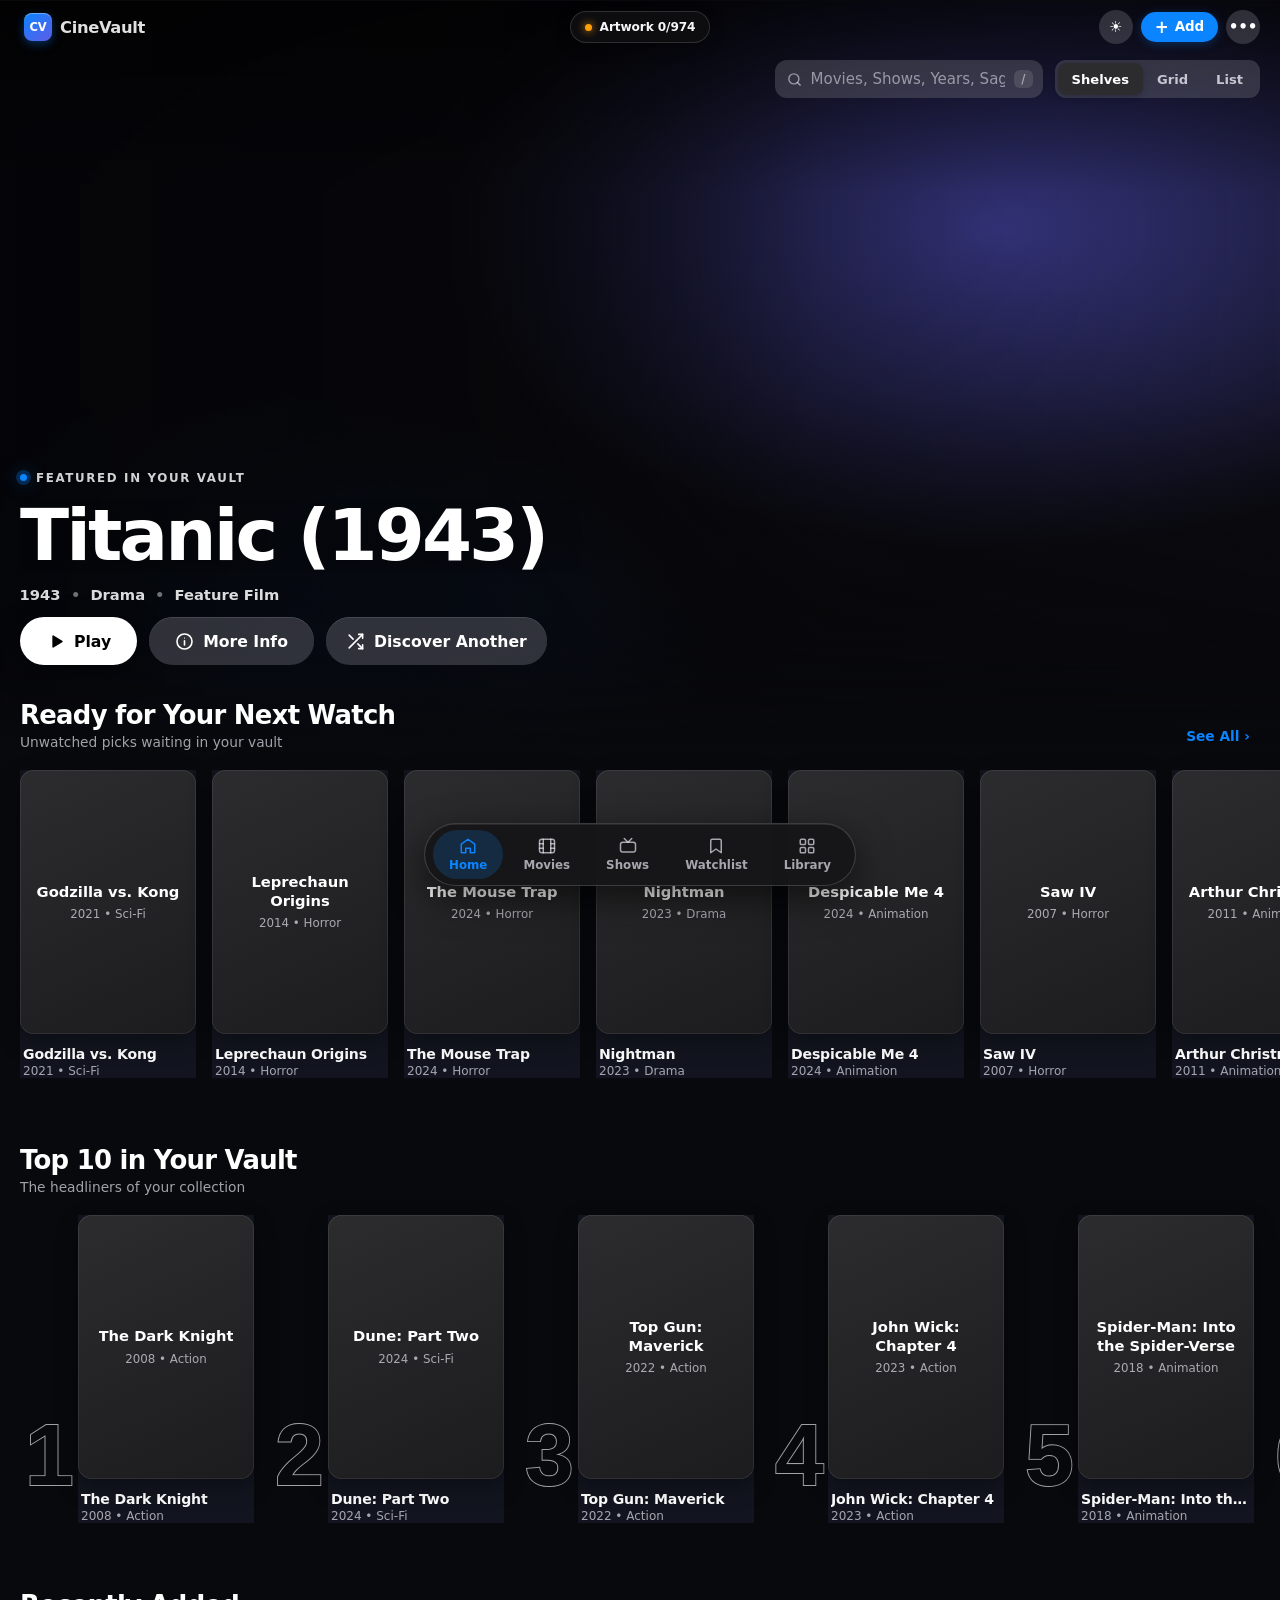
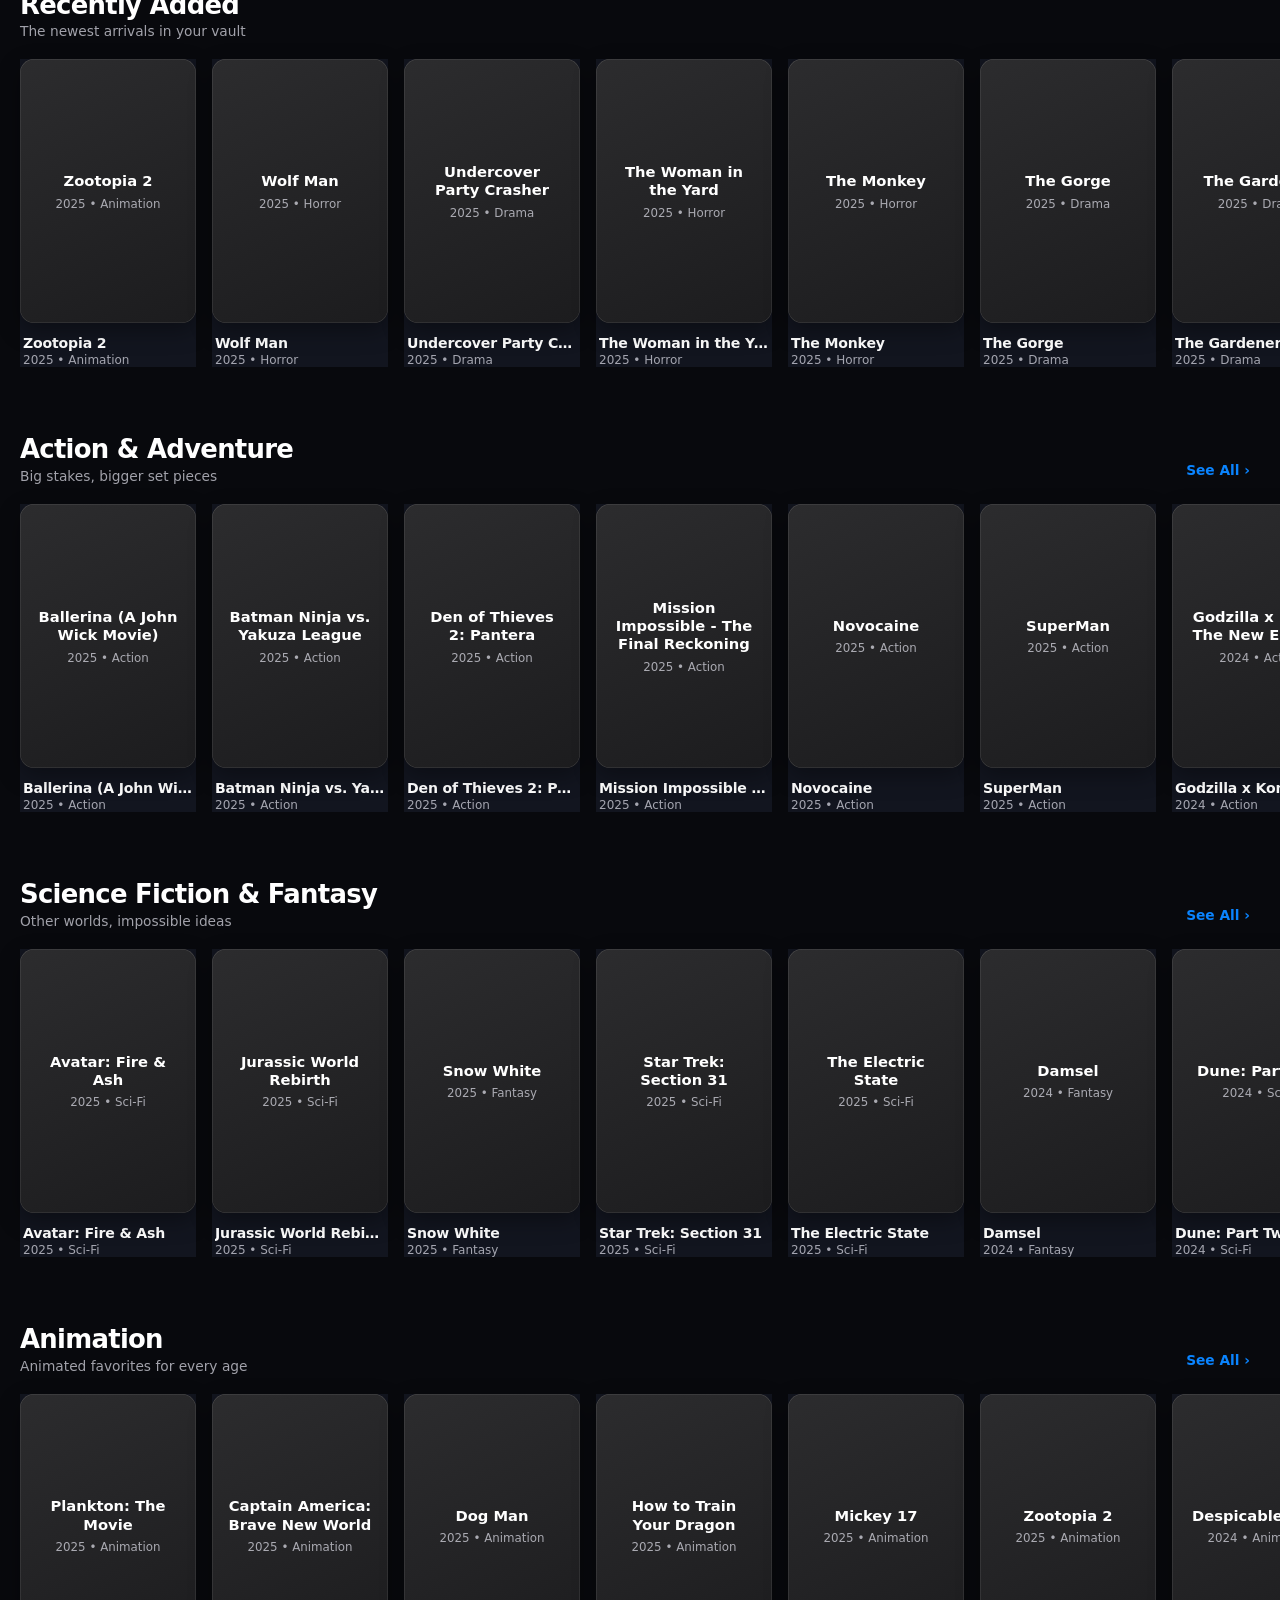
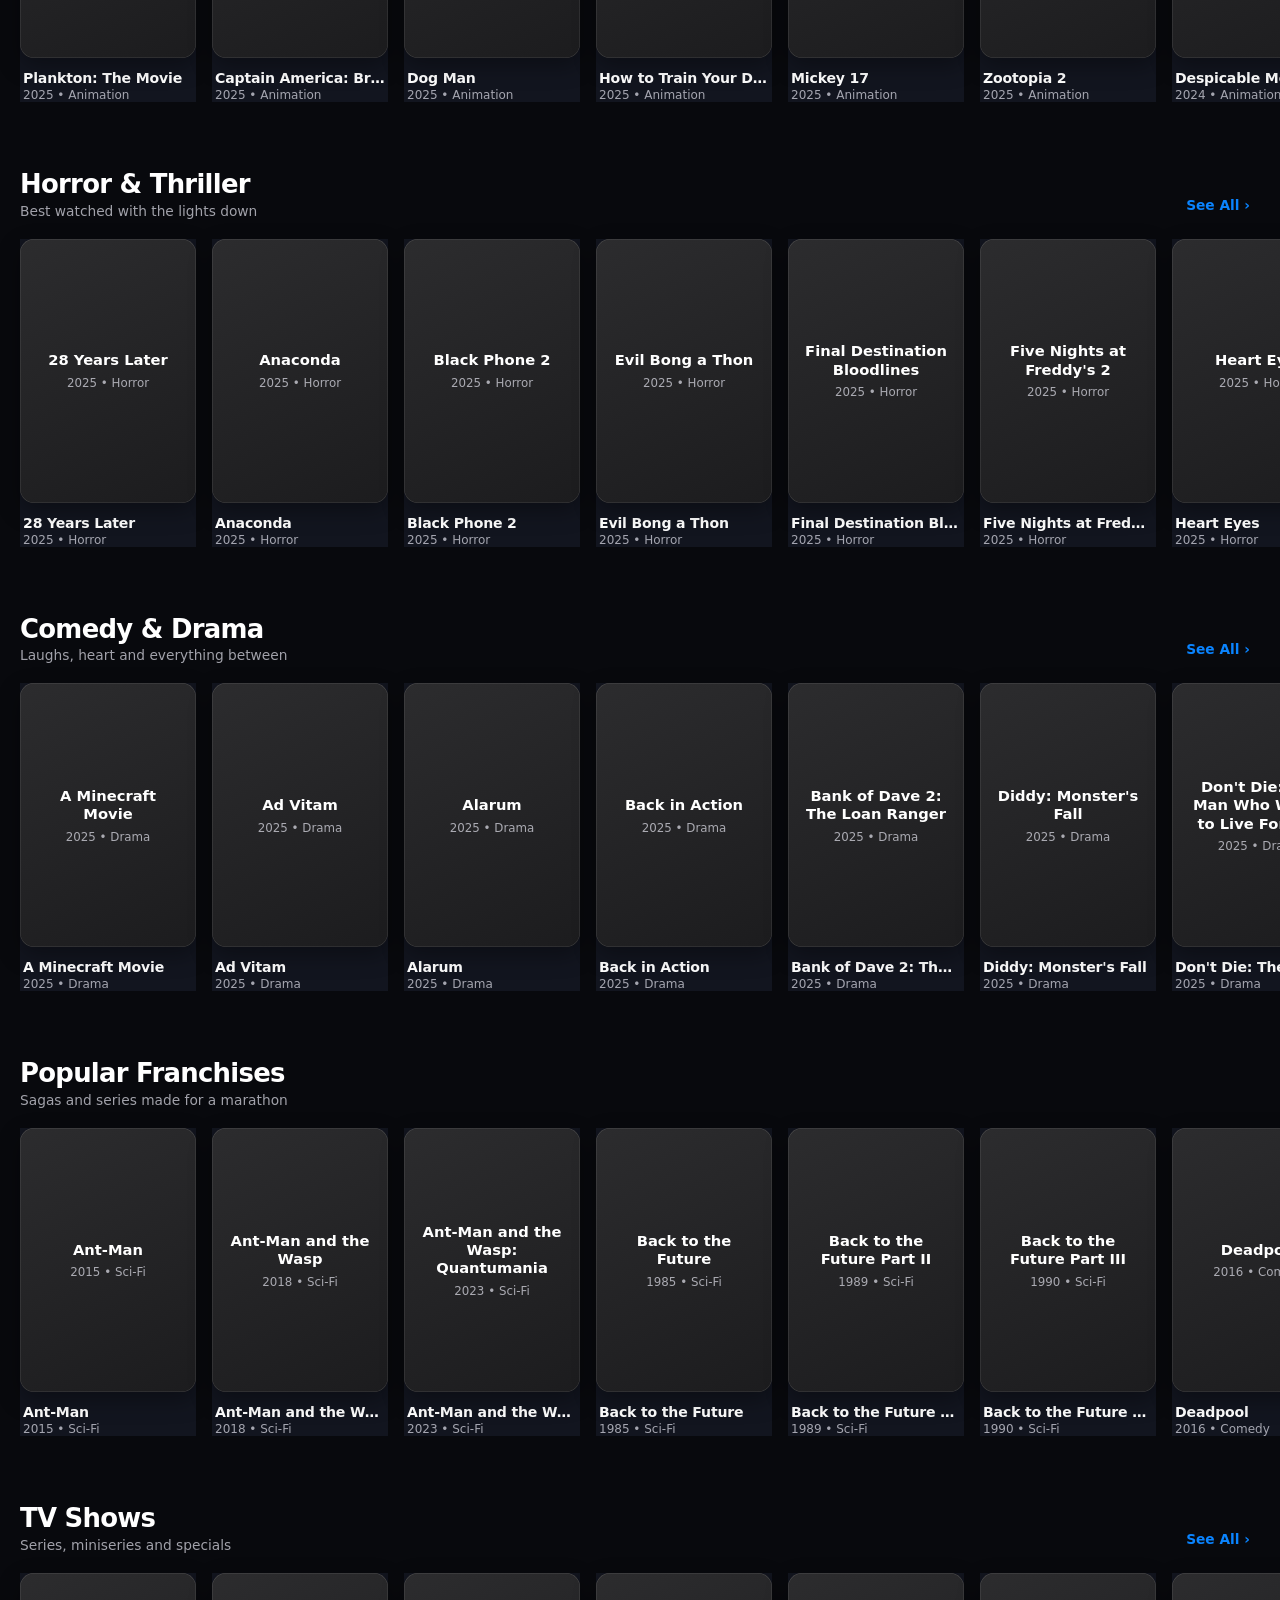
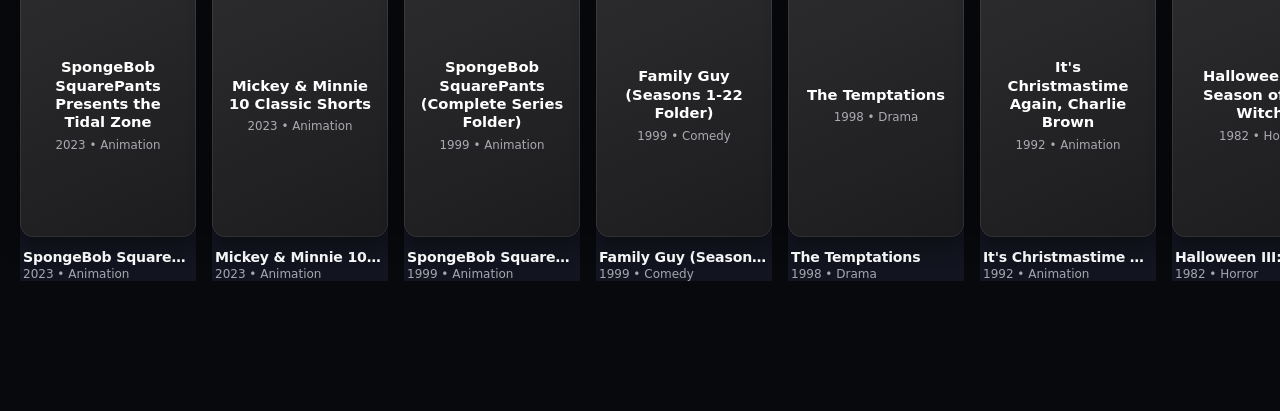
==== commit 6bf33adc: "Add scan progress bar and estimated time remaining" ====
--- a/index.html
+++ b/index.html
@@ -3097,6 +3097,13 @@
 .tv-import-status{margin:12px 0;padding:11px 13px;border:1px solid var(--separator);border-radius:12px;color:var(--text-secondary);font-size:12px;line-height:1.45;background:var(--surface-1)}
 .tv-import-status.error{color:#ff8b8b;border-color:rgba(255,90,90,.35)}
 .tv-import-status.success{color:#65d98b;border-color:rgba(48,209,88,.3)}
+.tv-import-progress{display:none;margin:10px 0 14px;padding:12px 13px;border:1px solid var(--separator);border-radius:12px;background:var(--surface-1)}
+.tv-import-progress.active{display:block}
+.tv-import-progress-top{display:flex;justify-content:space-between;gap:12px;align-items:center;font-size:12px;margin-bottom:8px}
+.tv-import-progress-top strong{font-size:15px;font-variant-numeric:tabular-nums;color:var(--text-primary)}
+.tv-import-progress-track{height:9px;border-radius:99px;overflow:hidden;background:var(--surface-2)}
+.tv-import-progress-fill{height:100%;width:0%;border-radius:99px;background:linear-gradient(90deg,#0a84ff,#5e5ce6);transition:width .22s ease}
+.tv-import-progress-detail{margin-top:7px;font-size:11px;color:var(--text-tertiary);display:flex;justify-content:space-between;gap:10px;flex-wrap:wrap}
 .tv-import-preview{margin-top:16px}
 .tv-import-preview-head{display:flex;justify-content:space-between;gap:12px;align-items:center;margin-bottom:10px}
 .tv-import-preview-head strong{font-size:14px}
@@ -3360,6 +3367,7 @@
       </div>
       <div class="tv-import-connect"><div class="field-group" style="margin:0"><label for="tvImportFolderId">Google Drive folder ID</label><input id="tvImportFolderId" type="text" value="1358RplExyikFR9d_zSKhXPrfBDx0AHo9" /></div><button class="btn btn-ios-blue" id="tvImportConnectBtn" onclick="connectAndScanTvShows()">Connect &amp; Scan</button></div>
       <div class="tv-import-status" id="tvImportStatus">Not connected. Videos remain in Google Drive; CineVault imports episode metadata and links only.</div>
+      <div class="tv-import-progress" id="tvImportProgress" aria-live="polite"><div class="tv-import-progress-top"><span id="tvImportProgressLabel">Preparing scan…</span><strong id="tvImportProgressPercent">0%</strong></div><div class="tv-import-progress-track" role="progressbar" aria-label="Google Drive scan progress" aria-valuemin="0" aria-valuemax="100" aria-valuenow="0" id="tvImportProgressBar"><div class="tv-import-progress-fill" id="tvImportProgressFill"></div></div><div class="tv-import-progress-detail"><span id="tvImportProgressCount">0 of 0 folders checked</span><span id="tvImportProgressEta">Estimating time…</span></div></div>
       <div class="tv-import-preview" id="tvImportPreview" style="display:none"></div>
     </div>
   </div>
@@ -6749,15 +6757,40 @@
     function isTvVideoFile(file){
       return (file.mimeType&&file.mimeType.indexOf("video/")===0)||/\.(mp4|m4v|mkv|avi|mov|wmv|webm|mpeg|mpg|3gp)$/i.test(file.name||"");
     }
+    function updateTvScanProgress(completed,total,startedAt){
+      const wrap=document.getElementById("tvImportProgress");
+      if(!wrap)return;
+      wrap.classList.add("active");
+      const safeTotal=Math.max(1,total);
+      const percent=Math.min(100,Math.floor((completed/safeTotal)*100));
+      const elapsed=(Date.now()-startedAt)/1000;
+      const average=completed>0?elapsed/completed:0;
+      const remaining=Math.max(0,total-completed);
+      const etaSeconds=average*remaining;
+      const eta=completed===0?"Estimating time…":(etaSeconds<60?Math.max(1,Math.ceil(etaSeconds))+" sec left":Math.ceil(etaSeconds/60)+" min left");
+      document.getElementById("tvImportProgressLabel").textContent="Scanning your Drive library";
+      document.getElementById("tvImportProgressPercent").textContent=percent+"%";
+      document.getElementById("tvImportProgressFill").style.width=percent+"%";
+      const bar=document.getElementById("tvImportProgressBar");
+      bar.setAttribute("aria-valuenow",String(percent));
+      document.getElementById("tvImportProgressCount").textContent=completed+" of "+total+" discovered folders checked";
+      document.getElementById("tvImportProgressEta").textContent=eta;
+    }
     async function scanTvDriveFolder(rootId){
       const preview=document.getElementById("tvImportPreview");
       preview.style.display="none";
+      const startedAt=Date.now();
       let foldersScanned=0;
+      let foldersToScan=1;
       const rows=[];
       const folderMime="application/vnd.google-apps.folder";
+      updateTvScanProgress(foldersScanned,foldersToScan,startedAt);
       const scanFolder=async(folderId,label)=>{
         const children=await listTvDriveChildren(folderId);
         foldersScanned++;
+        const childFolders=children.filter(f=>f.mimeType===folderMime);
+        foldersToScan+=childFolders.length;
+        updateTvScanProgress(foldersScanned,foldersToScan,startedAt);
         setTvImportStatus("Scanning… "+foldersScanned+" folders checked. Currently: "+label);
         return children;
       };
@@ -6774,7 +6807,7 @@
         rows.push({fileId:file.id,fileName:file.name,resourceKey:file.resourceKey||"",webViewLink:file.webViewLink||"",showName,seasonNumber:(season!==null&&season!==undefined)?Number(season):(parsed.season||1),episodeNumber:parsed.episode,episodeTitle:parsed.title,duplicate:false});
       };
 
-      setTvImportStatus("Scanning streaming-service folders…");
+      setTvImportStatus("Discovering your streaming services and folders…");
       const rootChildren=await scanFolder(rootId,"Shows and Sitcoms");
       const rootFolders=rootChildren.filter(f=>f.mimeType===folderMime);
       if(!rootFolders.length)throw new Error("No streaming-service folders were found. Expected Shows and Sitcoms → Hulu / Apple TV / etc. → Show → Season.");
@@ -6814,6 +6847,13 @@
       });
 
       if(!rows.length)throw new Error("No video files were found. Expected episode files inside each show's season folders.");
+      updateTvScanProgress(foldersScanned,Math.max(foldersScanned,foldersToScan),startedAt);
+      document.getElementById("tvImportProgressLabel").textContent="Scan complete";
+      document.getElementById("tvImportProgressPercent").textContent="100%";
+      document.getElementById("tvImportProgressFill").style.width="100%";
+      document.getElementById("tvImportProgressBar").setAttribute("aria-valuenow","100");
+      document.getElementById("tvImportProgressCount").textContent=foldersScanned+" folders checked";
+      document.getElementById("tvImportProgressEta").textContent="Finished";
       const existing=new Set();
       library.forEach(item=>{
         if(item.driveUrl){const info=extractDriveInfo(item.driveUrl);if(info.kind==="file")existing.add(info.id);}
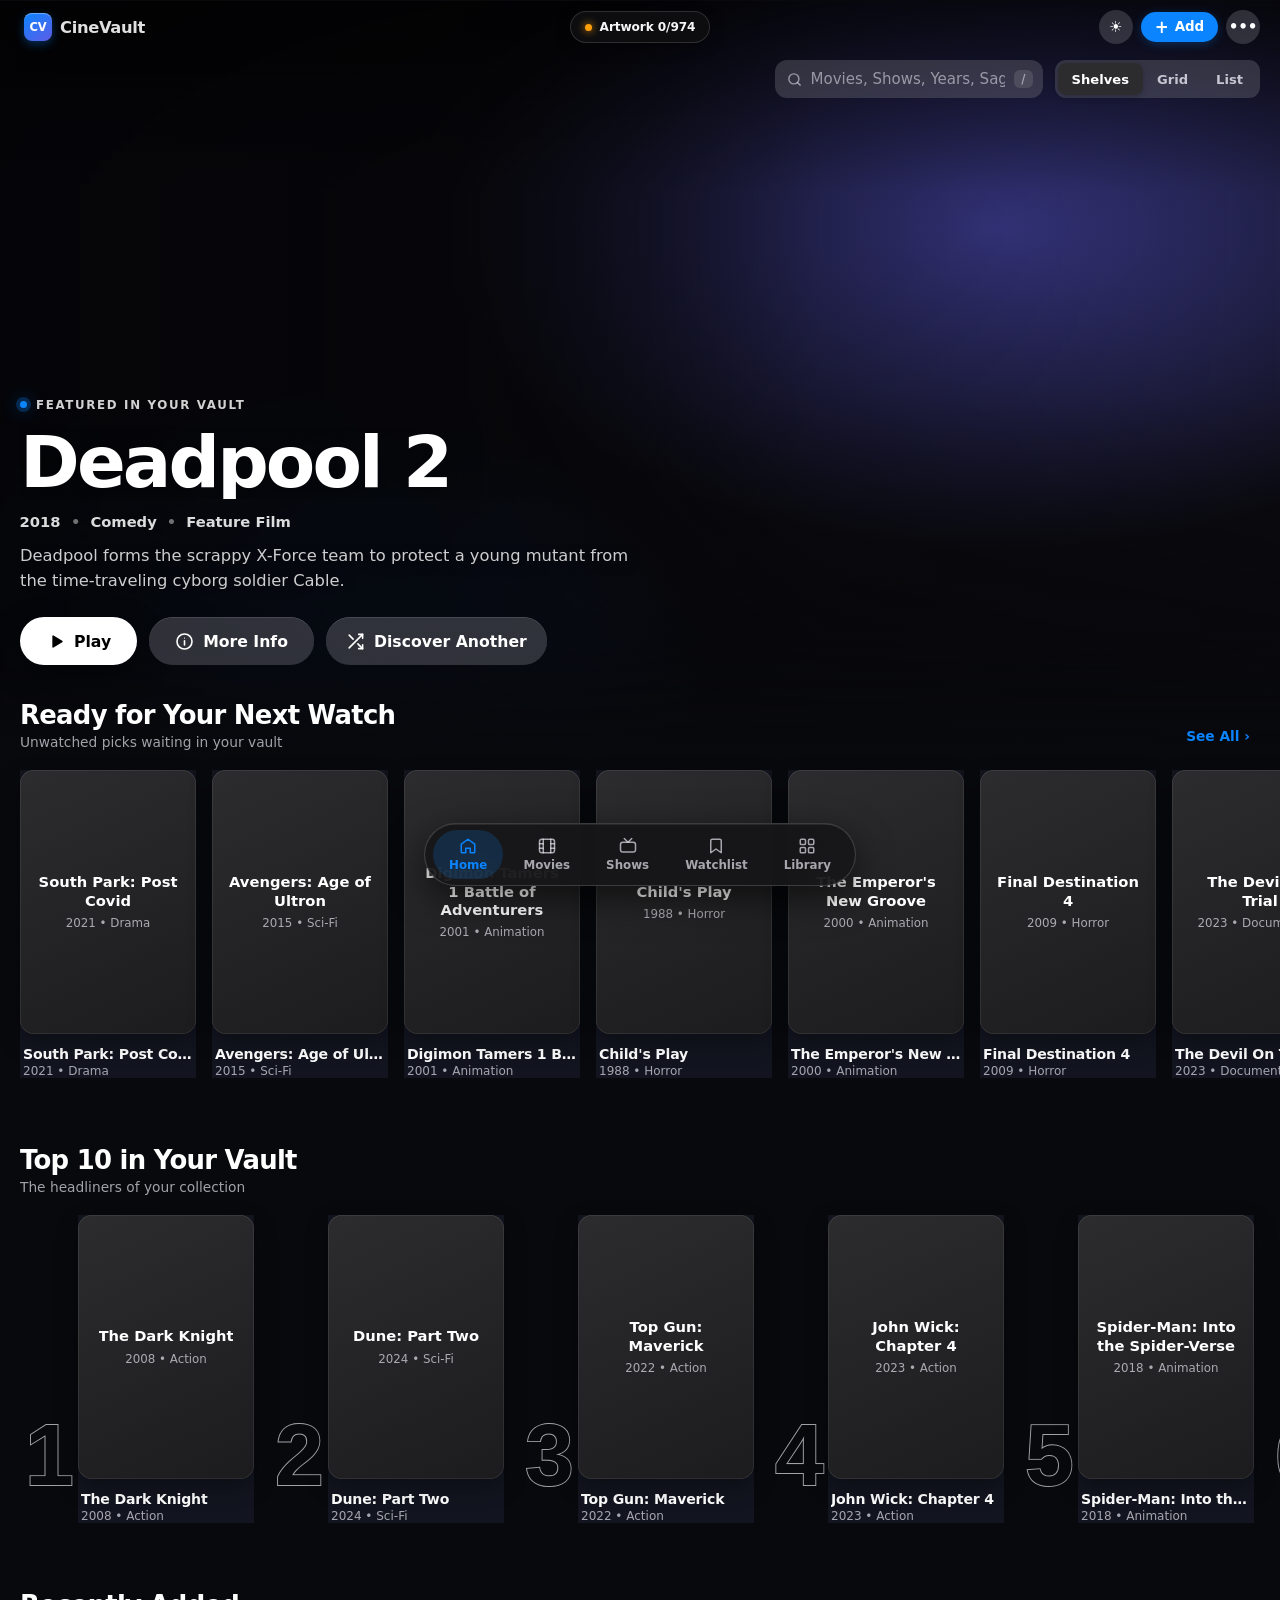
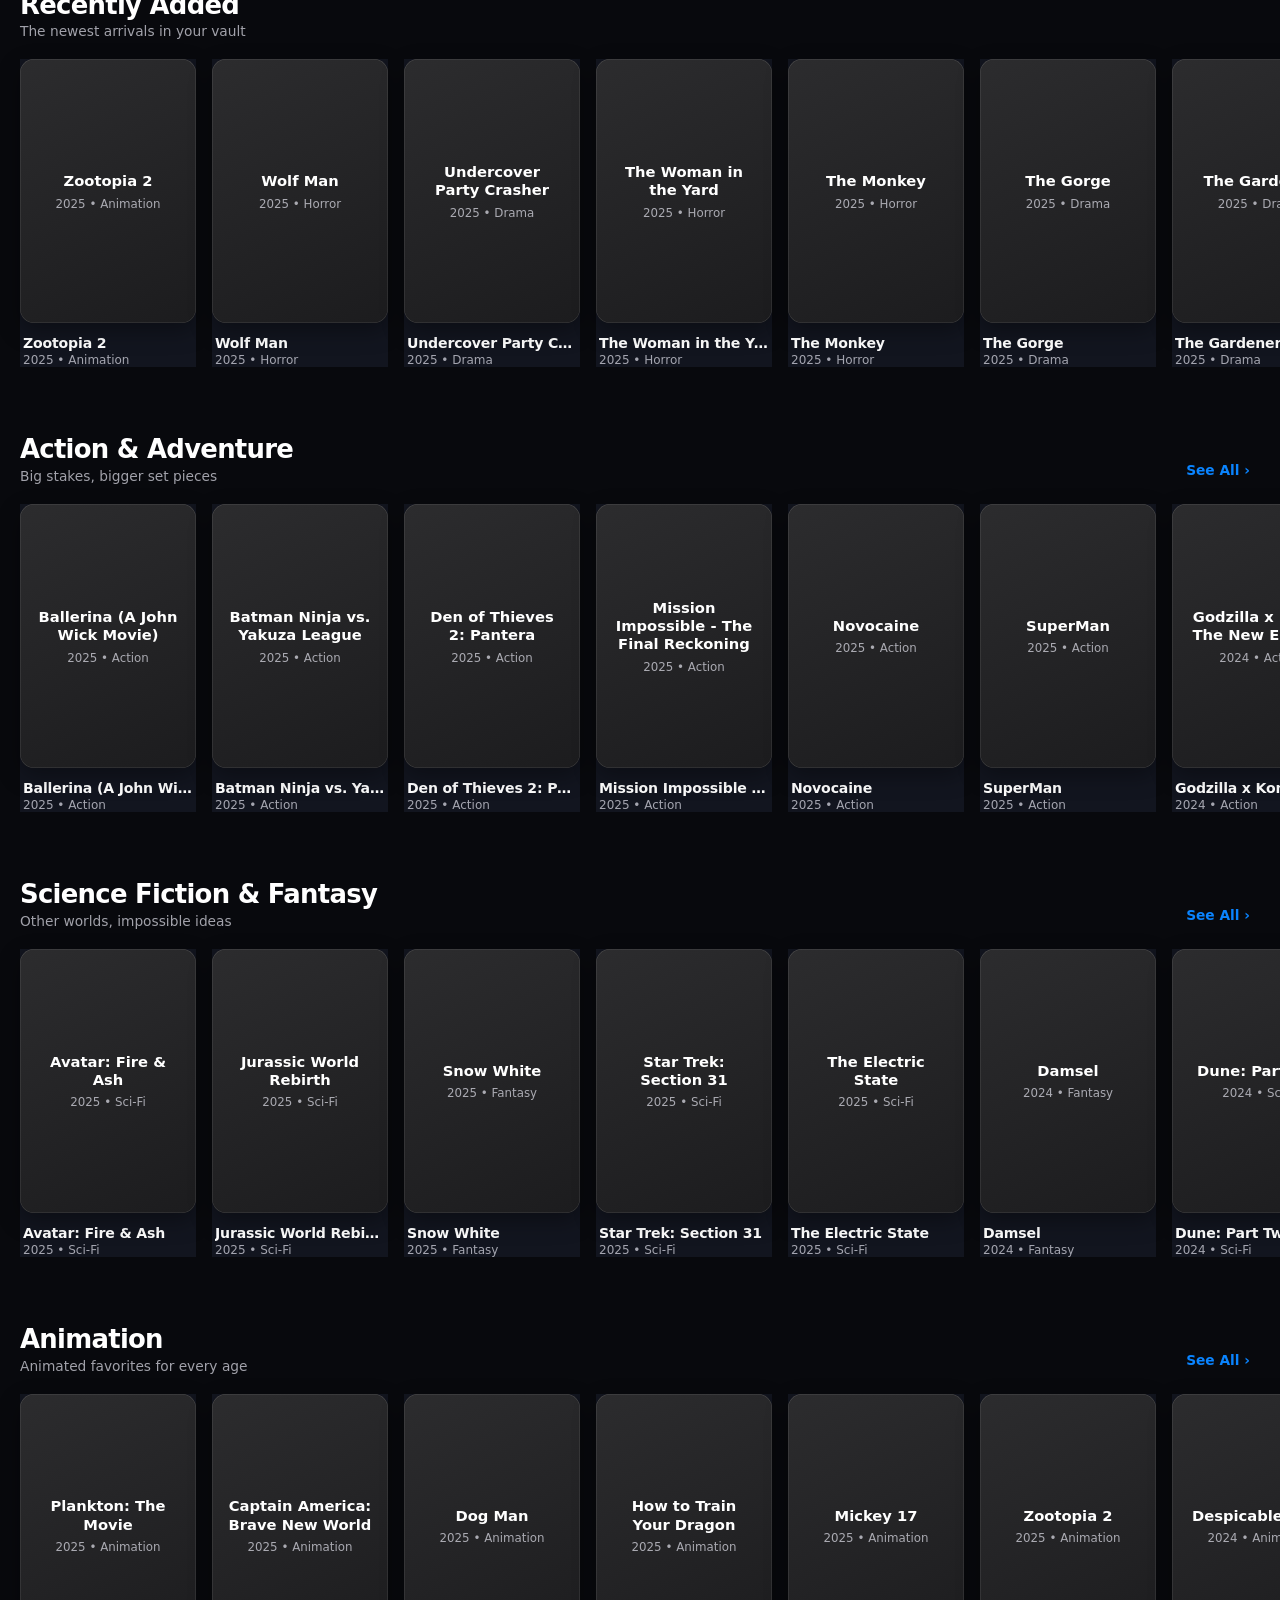
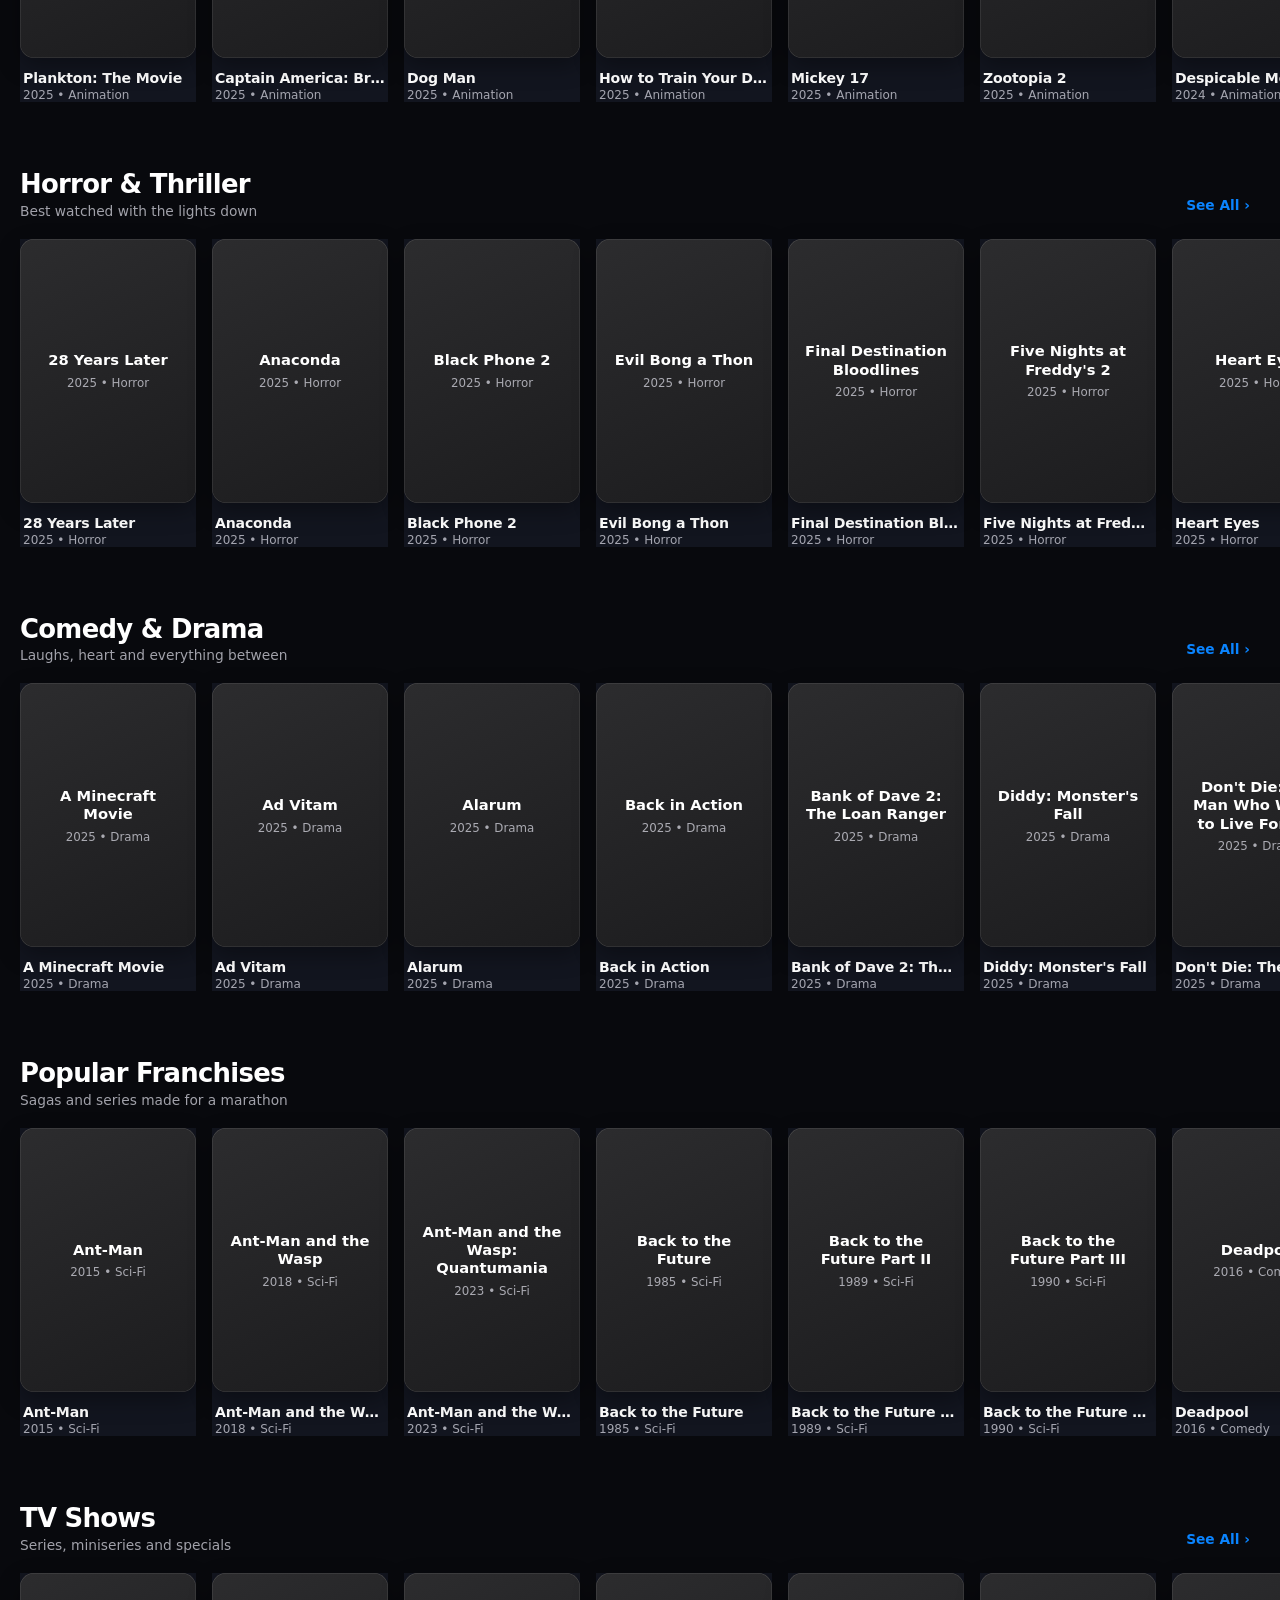
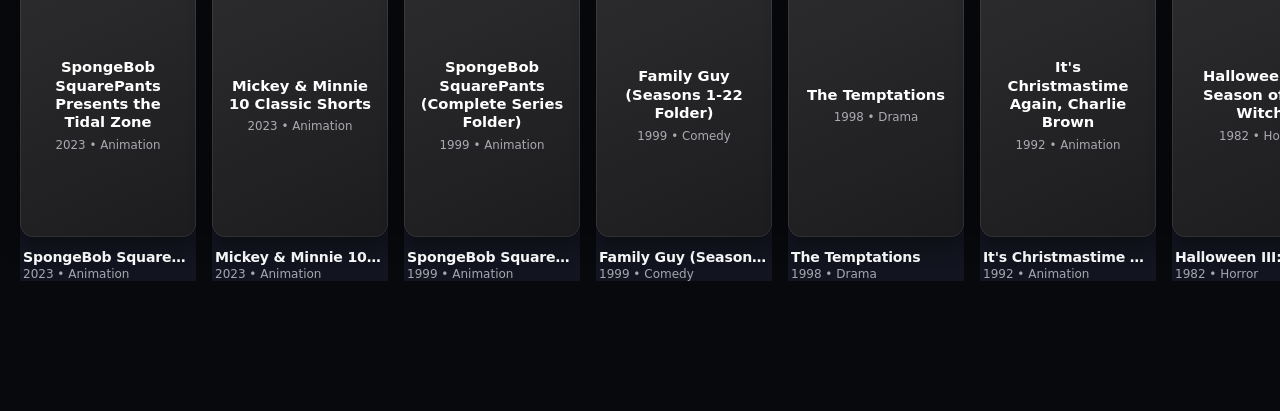
==== commit ff972305: "Filter unrelated folders during TV library scan" ====
--- a/index.html
+++ b/index.html
@@ -6817,33 +6817,54 @@
         return {service,children};
       });
 
-      const showEntries=[];
+      // A folder is only promoted to a show when its contents resemble a TV series.
+      // This avoids importing service artwork, downloads, extras, and miscellaneous folders.
+      const showCandidates=[];
+      let skippedFolders=0;
       for(const entry of serviceContents){
         for(const child of entry.children){
-          if(child.mimeType===folderMime)showEntries.push({show:child,serviceName:entry.service.name});
-          else addVideo(child,entry.service.name,1);
+          if(child.mimeType===folderMime)showCandidates.push({show:child,serviceName:entry.service.name});
+          else if(isTvVideoFile(child)&&parseTvEpisodeNumber(child.name,1).episode!==null)addVideo(child,entry.service.name,1);
         }
       }
-      if(!showEntries.length&&!rows.length)throw new Error("No show folders were found inside the streaming-service folders.");
-
-      const showContents=await mapLimit(showEntries,6,async entry=>{
+      if(!showCandidates.length&&!rows.length)throw new Error("No possible show folders were found inside the streaming-service folders.");
+
+      const inspectedCandidates=await mapLimit(showCandidates,6,async entry=>{
         const children=await scanFolder(entry.show.id,entry.show.name);
         return {...entry,children};
       });
 
+      const showContents=[];
       const seasonEntries=[];
-      for(const entry of showContents){
-        const seasonFolders=entry.children.filter(child=>child.mimeType===folderMime);
-        for(const file of entry.children)if(file.mimeType!==folderMime)addVideo(file,entry.show.name,1);
+      for(const entry of inspectedCandidates){
+        const childFolders=entry.children.filter(child=>child.mimeType===folderMime);
+        const seasonFolders=childFolders.filter(folder=>{
+          const name=String(folder.name||"").trim();
+          return parseTvSeasonNumber(name)!==null||/^\\d{1,2}$/.test(name);
+        });
+        const directEpisodes=entry.children.filter(file=>
+          file.mimeType!==folderMime&&isTvVideoFile(file)&&parseTvEpisodeNumber(file.name,1).episode!==null
+        );
+        if(!seasonFolders.length&&!directEpisodes.length){
+          skippedFolders++;
+          continue;
+        }
+        showContents.push(entry);
+        for(const file of directEpisodes)addVideo(file,entry.show.name,1);
         for(const seasonFolder of seasonFolders){
           const parsedSeason=parseTvSeasonNumber(seasonFolder.name);
-          seasonEntries.push({folder:seasonFolder,showName:entry.show.name,seasonNumber:parsedSeason===null?1:parsedSeason});
+          seasonEntries.push({folder:seasonFolder,showName:entry.show.name,seasonNumber:parsedSeason===null?Number(seasonFolder.name):parsedSeason});
         }
       }
+
+      if(!showContents.length&&!rows.length)throw new Error("No likely TV shows were detected. CineVault looks for Season folders or numbered episode files such as S01E01.");
+      setTvImportStatus("Found "+showContents.length+" likely shows; skipped "+skippedFolders+" unrelated folders. Scanning seasons…");
 
       await mapLimit(seasonEntries,6,async entry=>{
         const children=await scanFolder(entry.folder.id,entry.showName+" — "+entry.folder.name);
-        for(const file of children)if(file.mimeType!==folderMime)addVideo(file,entry.showName,entry.seasonNumber);
+        for(const file of children){
+          if(file.mimeType!==folderMime&&isTvVideoFile(file)&&parseTvEpisodeNumber(file.name,entry.seasonNumber).episode!==null)addVideo(file,entry.showName,entry.seasonNumber);
+        }
       });
 
       if(!rows.length)throw new Error("No video files were found. Expected episode files inside each show's season folders.");
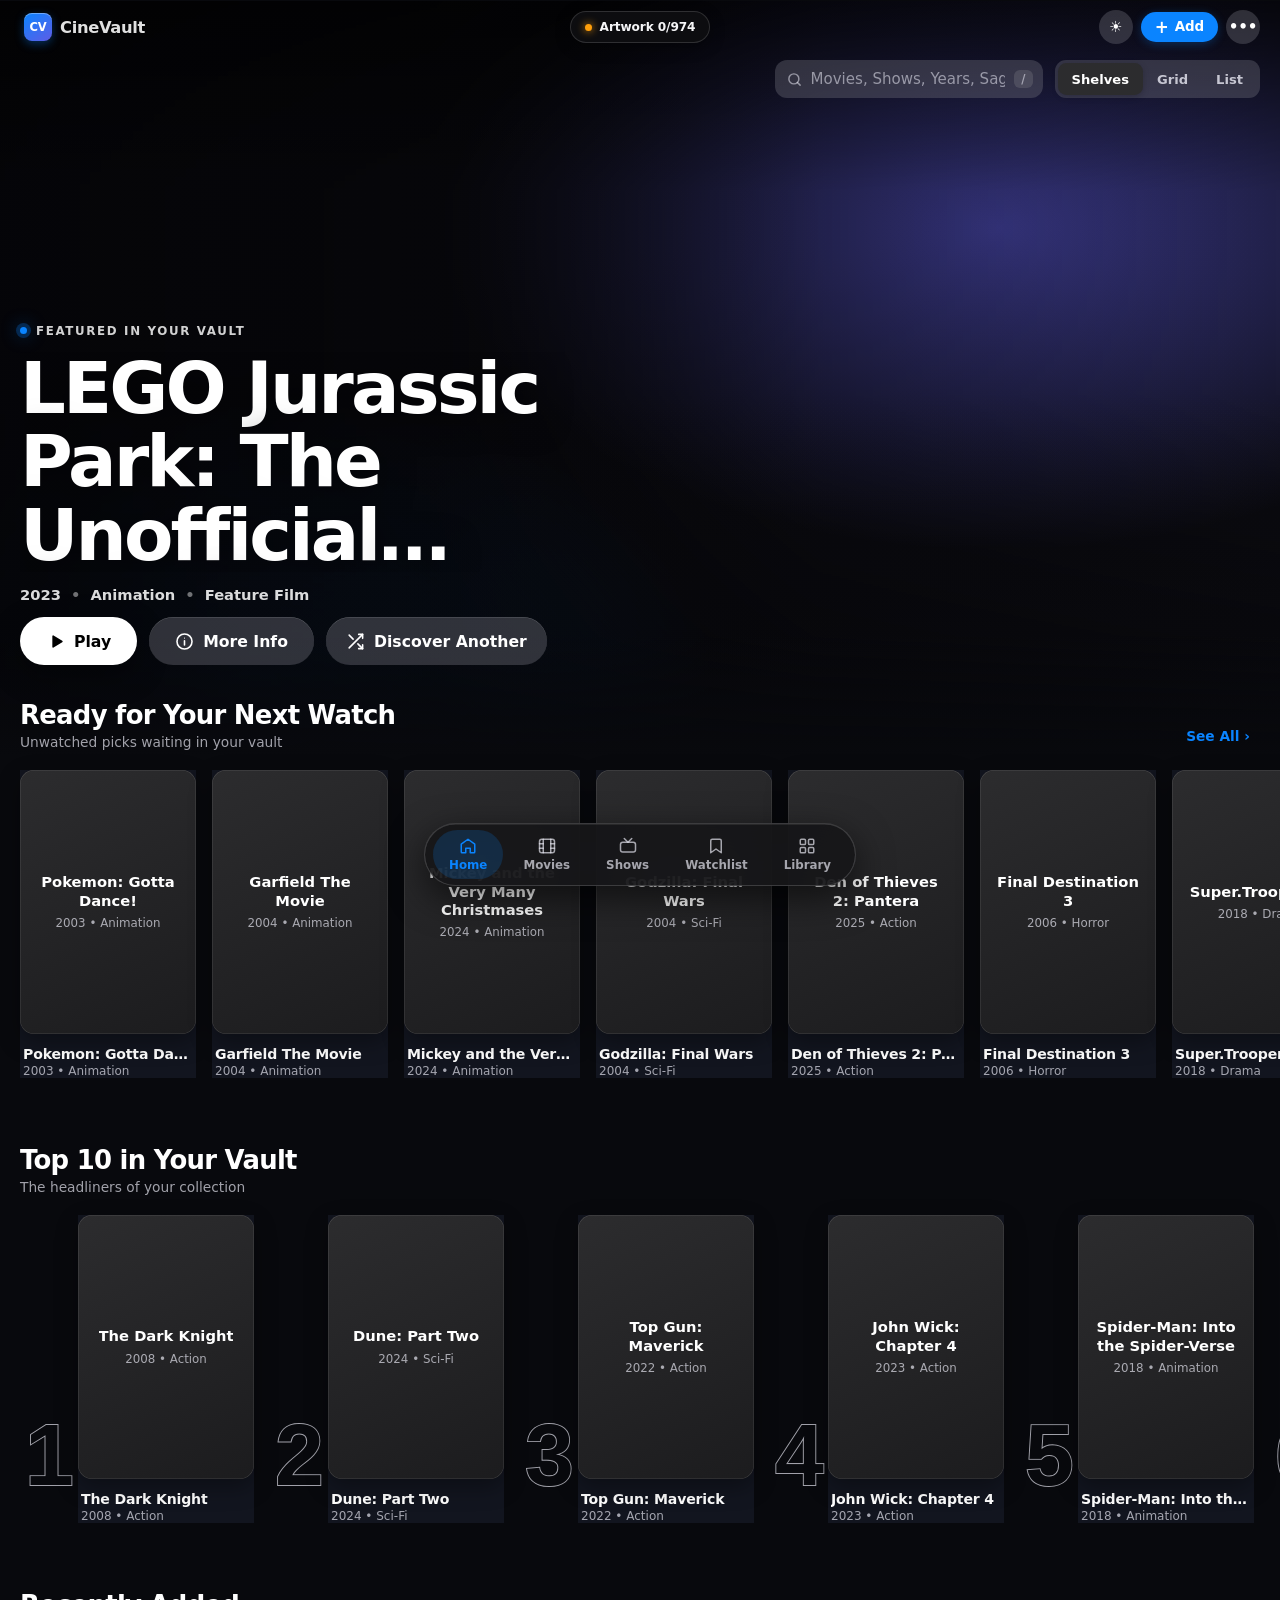
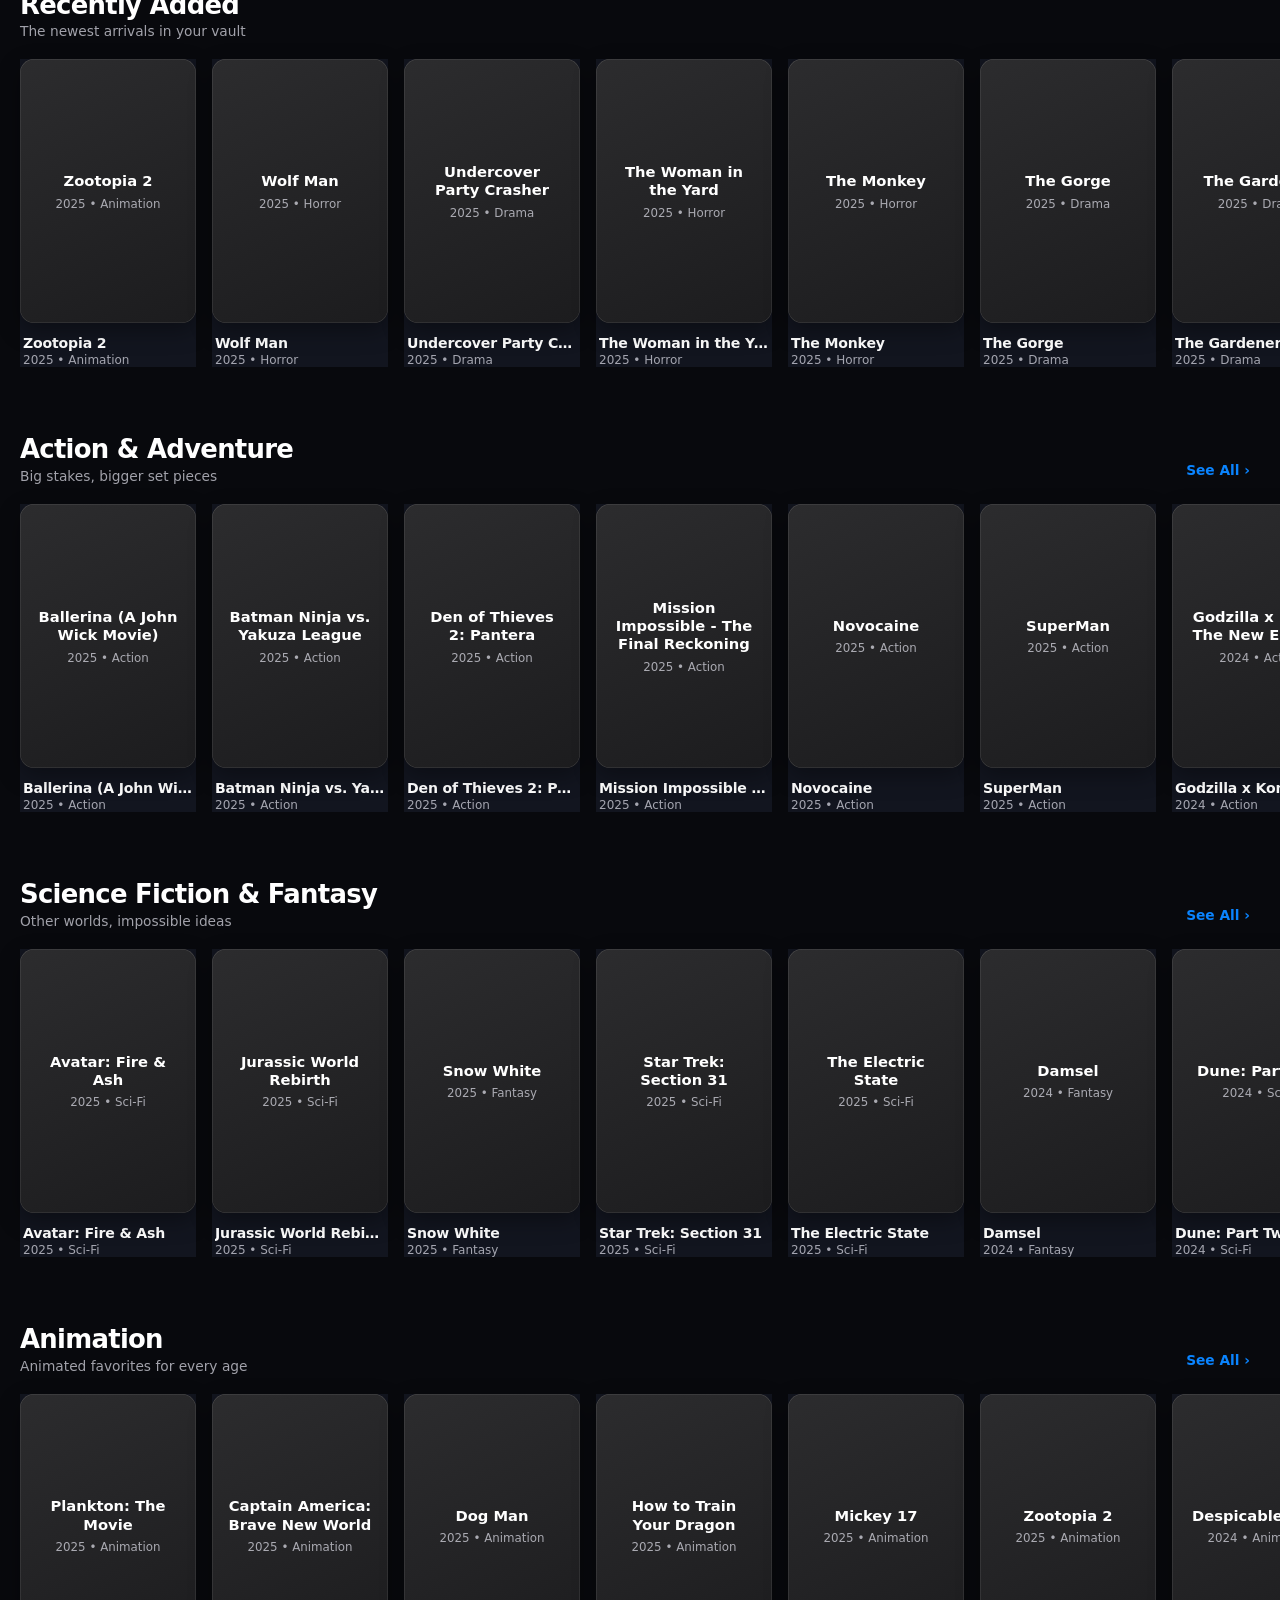
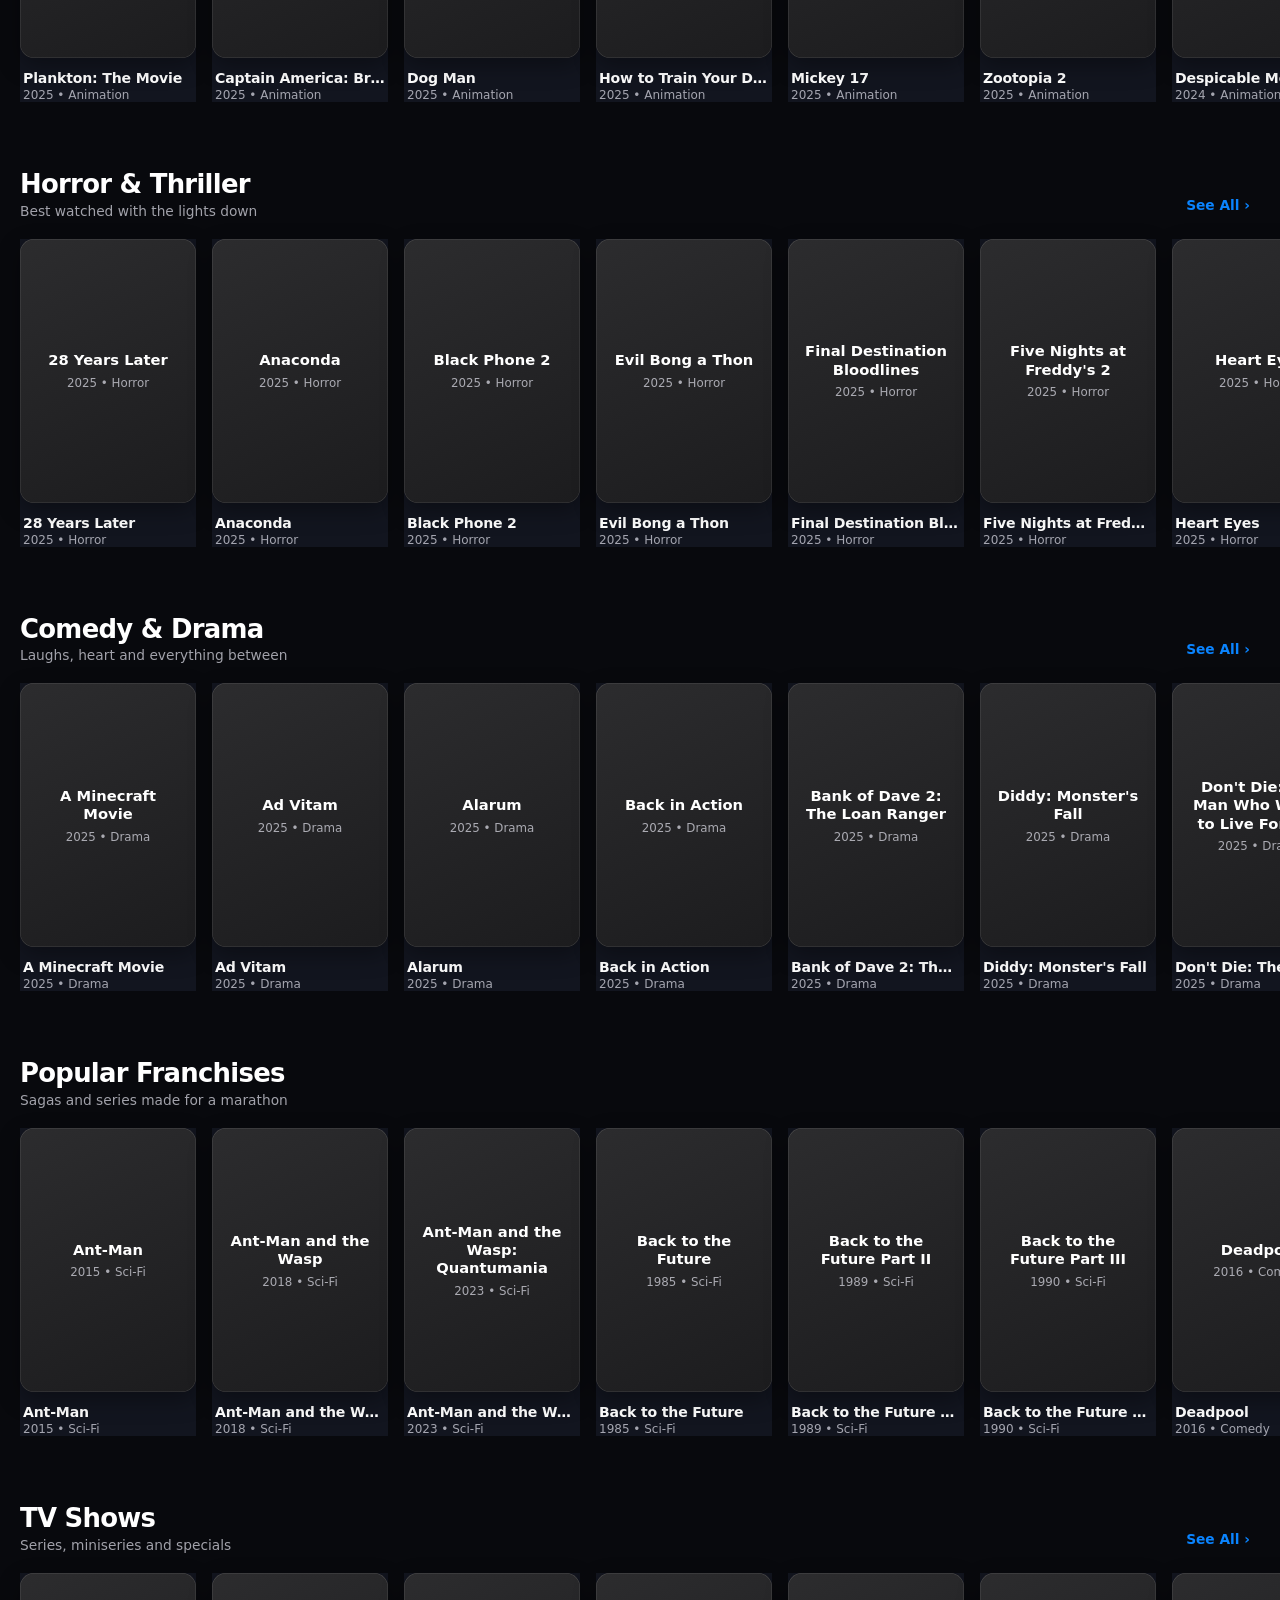
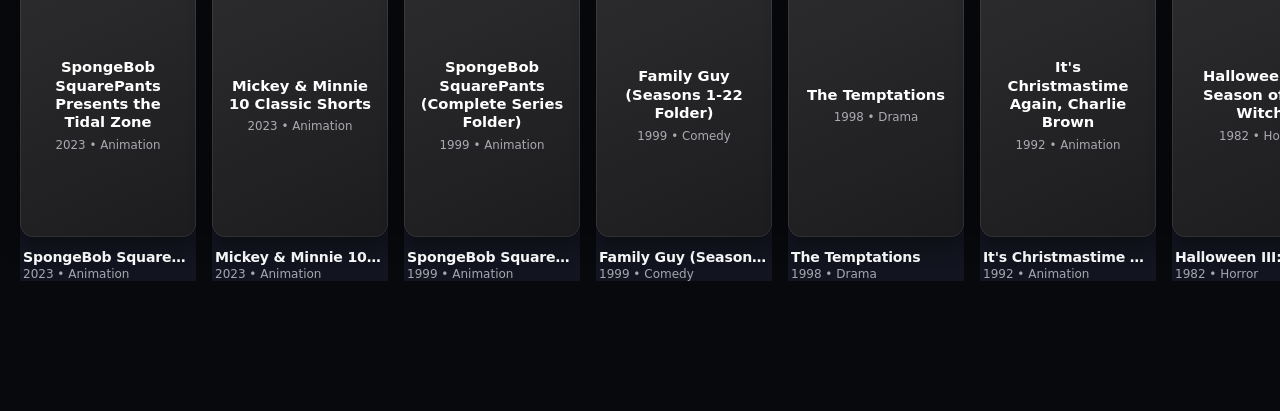
==== commit 66cf8b24: "Skip TV imports without S/E episode markers" ====
--- a/index.html
+++ b/index.html
@@ -6744,7 +6744,14 @@
       return t.replace(/[._-]+/g," ").replace(/[()[\]]/g," ").replace(/\s+/g," ").replace(/^[-–—\s]+|[-–—\s]+$/g,"").trim();
     }
     function parseTvEpisodeNumber(name,fallbackSeason){
-      const s=String(name||"");let m=s.match(/\bS\s*0*(\d{1,2})\s*[-._ ]?\s*E\s*0*(\d{1,3})\b/i);
+      const s=String(name||"");
+      // Only import files whose names contain an explicit S-number or E-number marker.
+      // This skips generic filenames such as "01.mp4", "Episode 1.mp4" only if no E-number is present,
+      // and other videos that would otherwise need manual season/episode assignment.
+      if(!/\b(?:S\s*0*\d{1,2}|E\s*0*\d{1,3})\b/i.test(s)){
+        return{season:fallbackSeason===null||fallbackSeason===undefined?1:Number(fallbackSeason),episode:null,title:""};
+      }
+      let m=s.match(/\bS\s*0*(\d{1,2})\s*[-._ ]?\s*E\s*0*(\d{1,3})\b/i);
       if(m)return{season:Number(m[1]),episode:Number(m[2]),title:tvCleanEpisodeTitle(s,m[0])};
       m=s.match(/\b(\d{1,2})\s*x\s*(\d{1,3})\b/i);
       if(m)return{season:Number(m[1]),episode:Number(m[2]),title:tvCleanEpisodeTitle(s,m[0])};
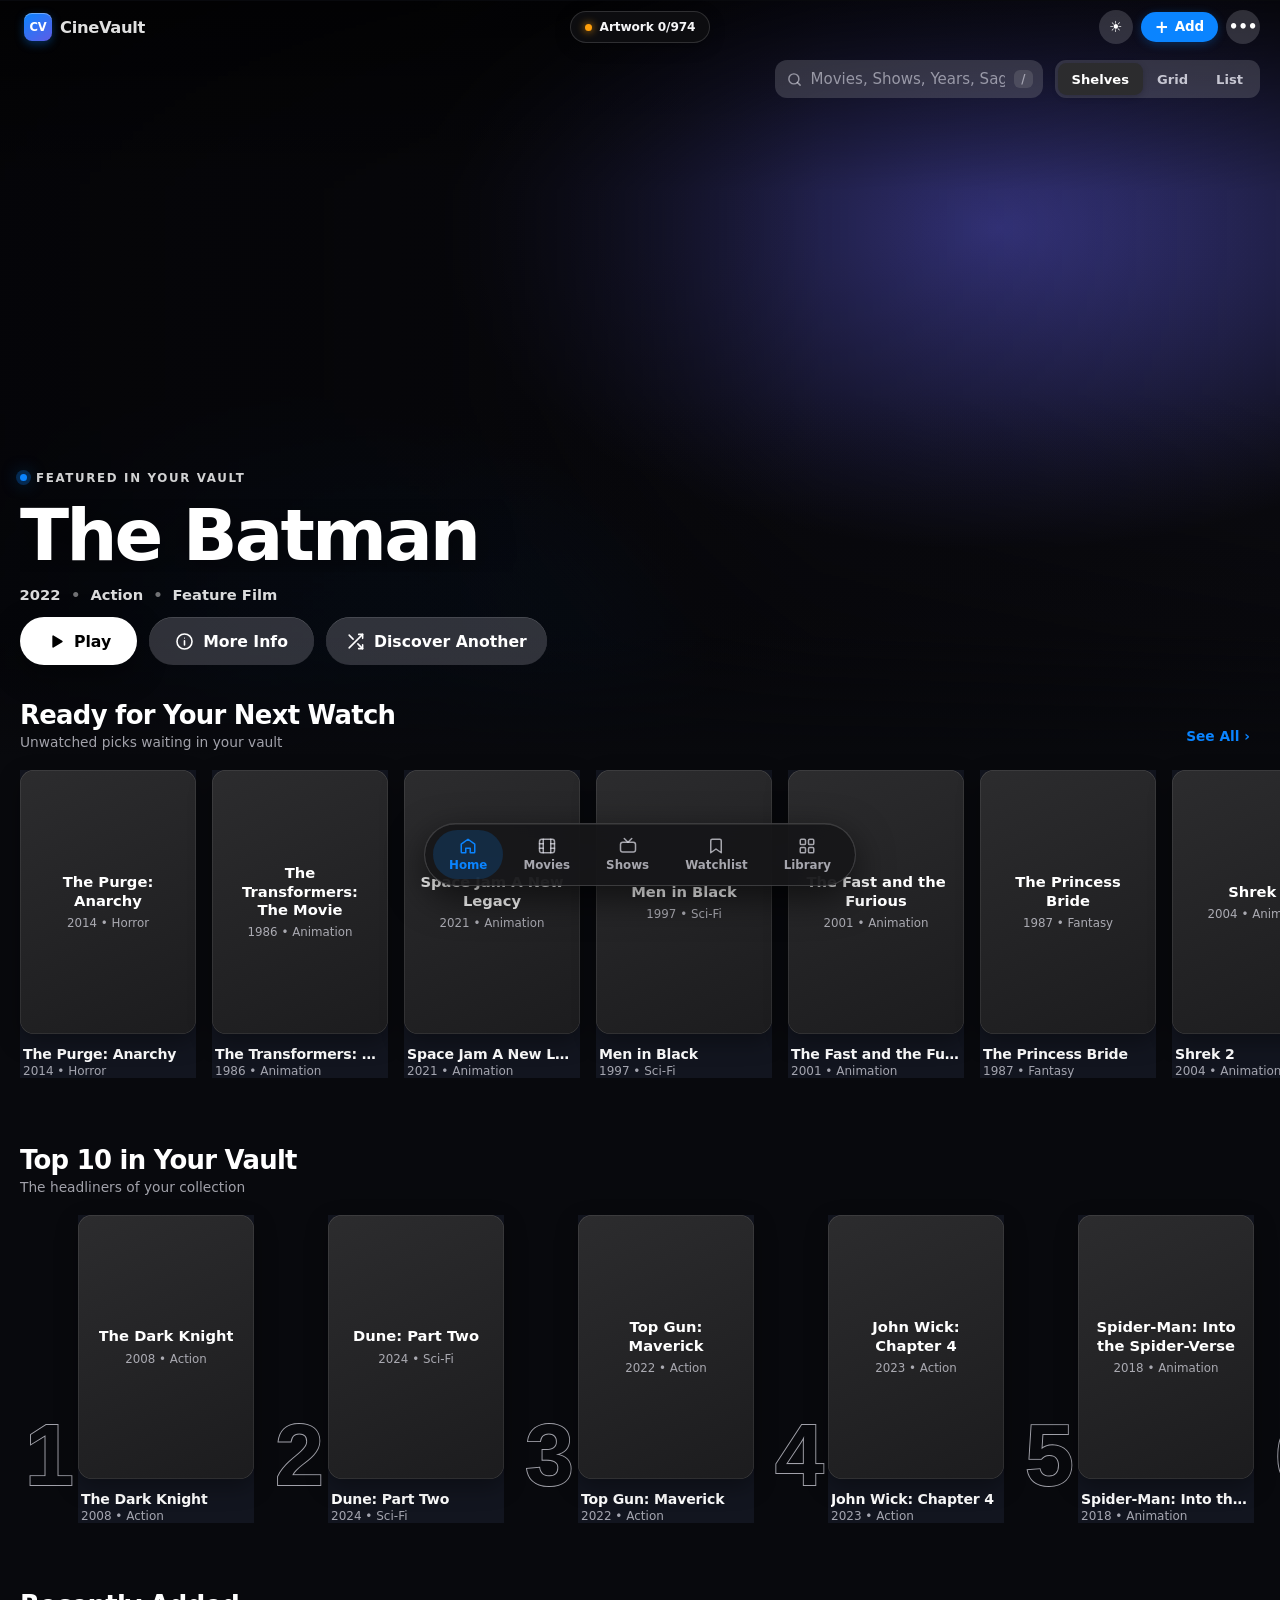
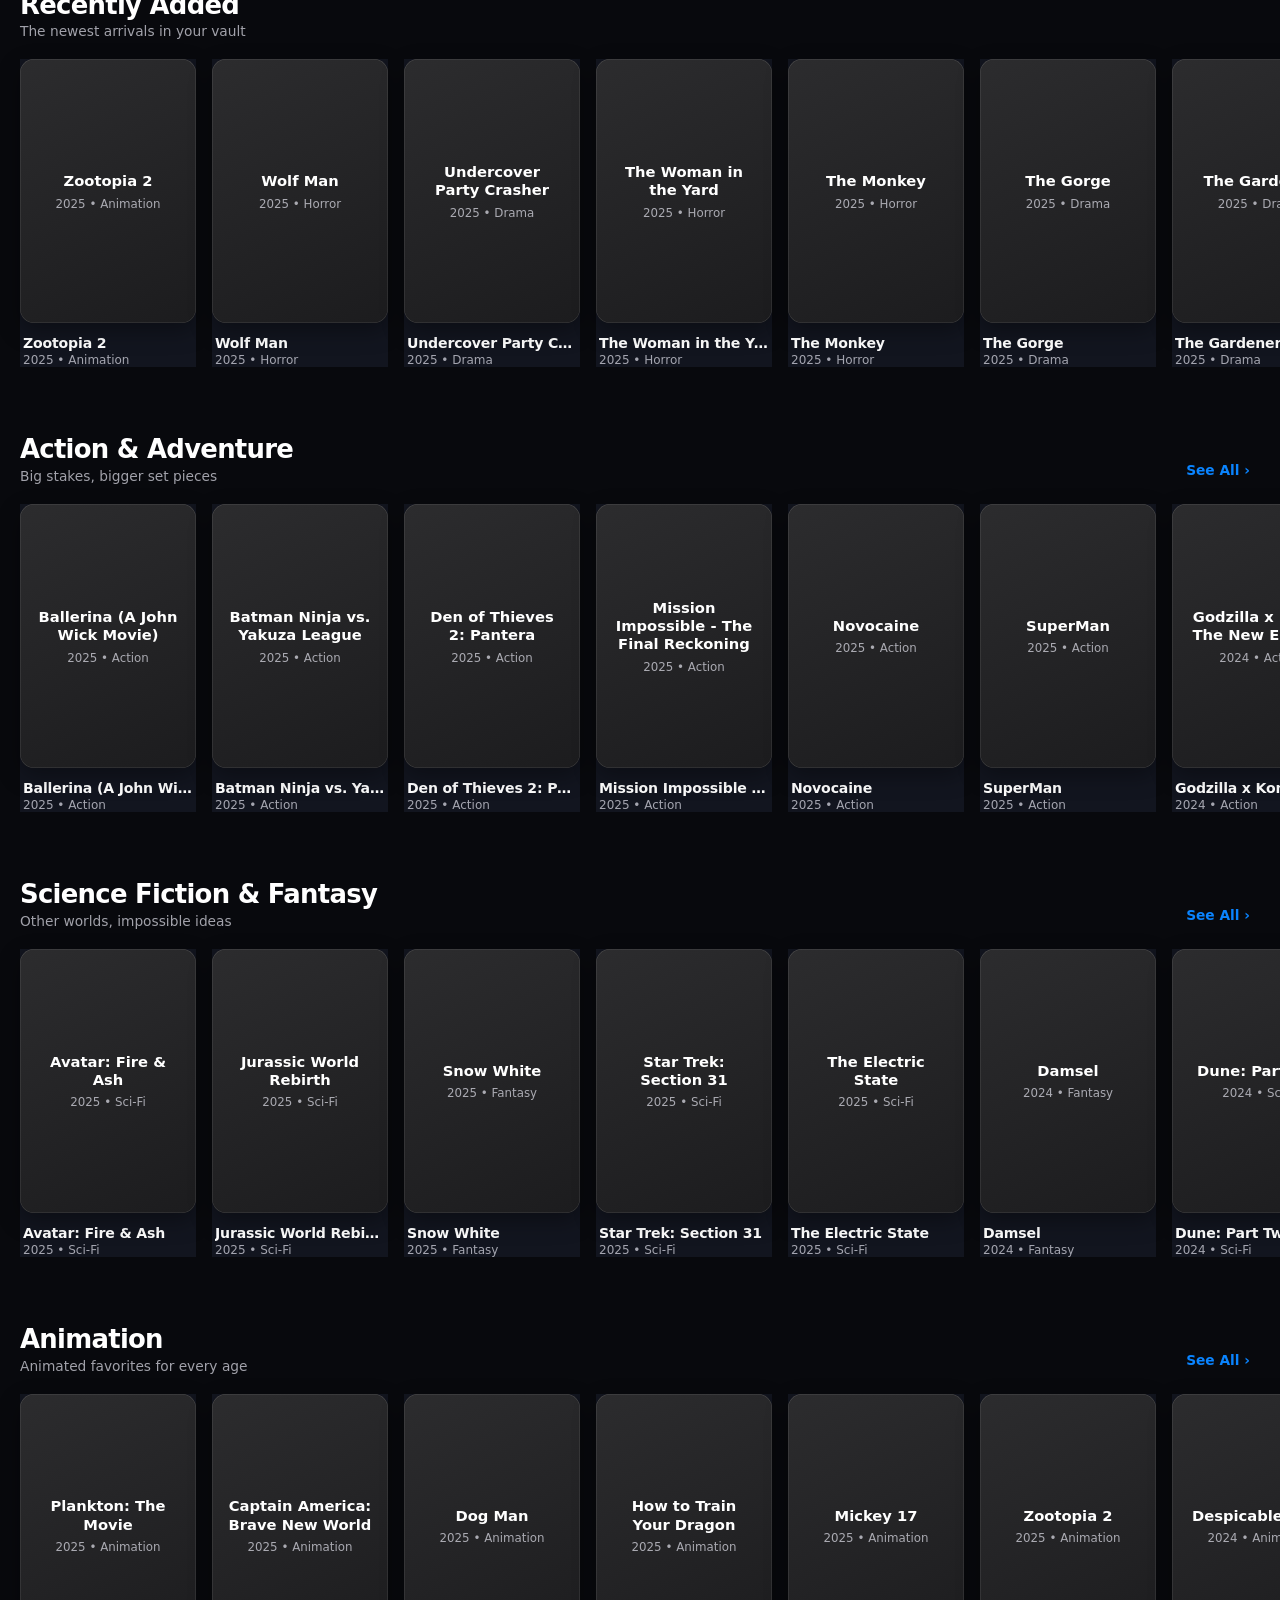
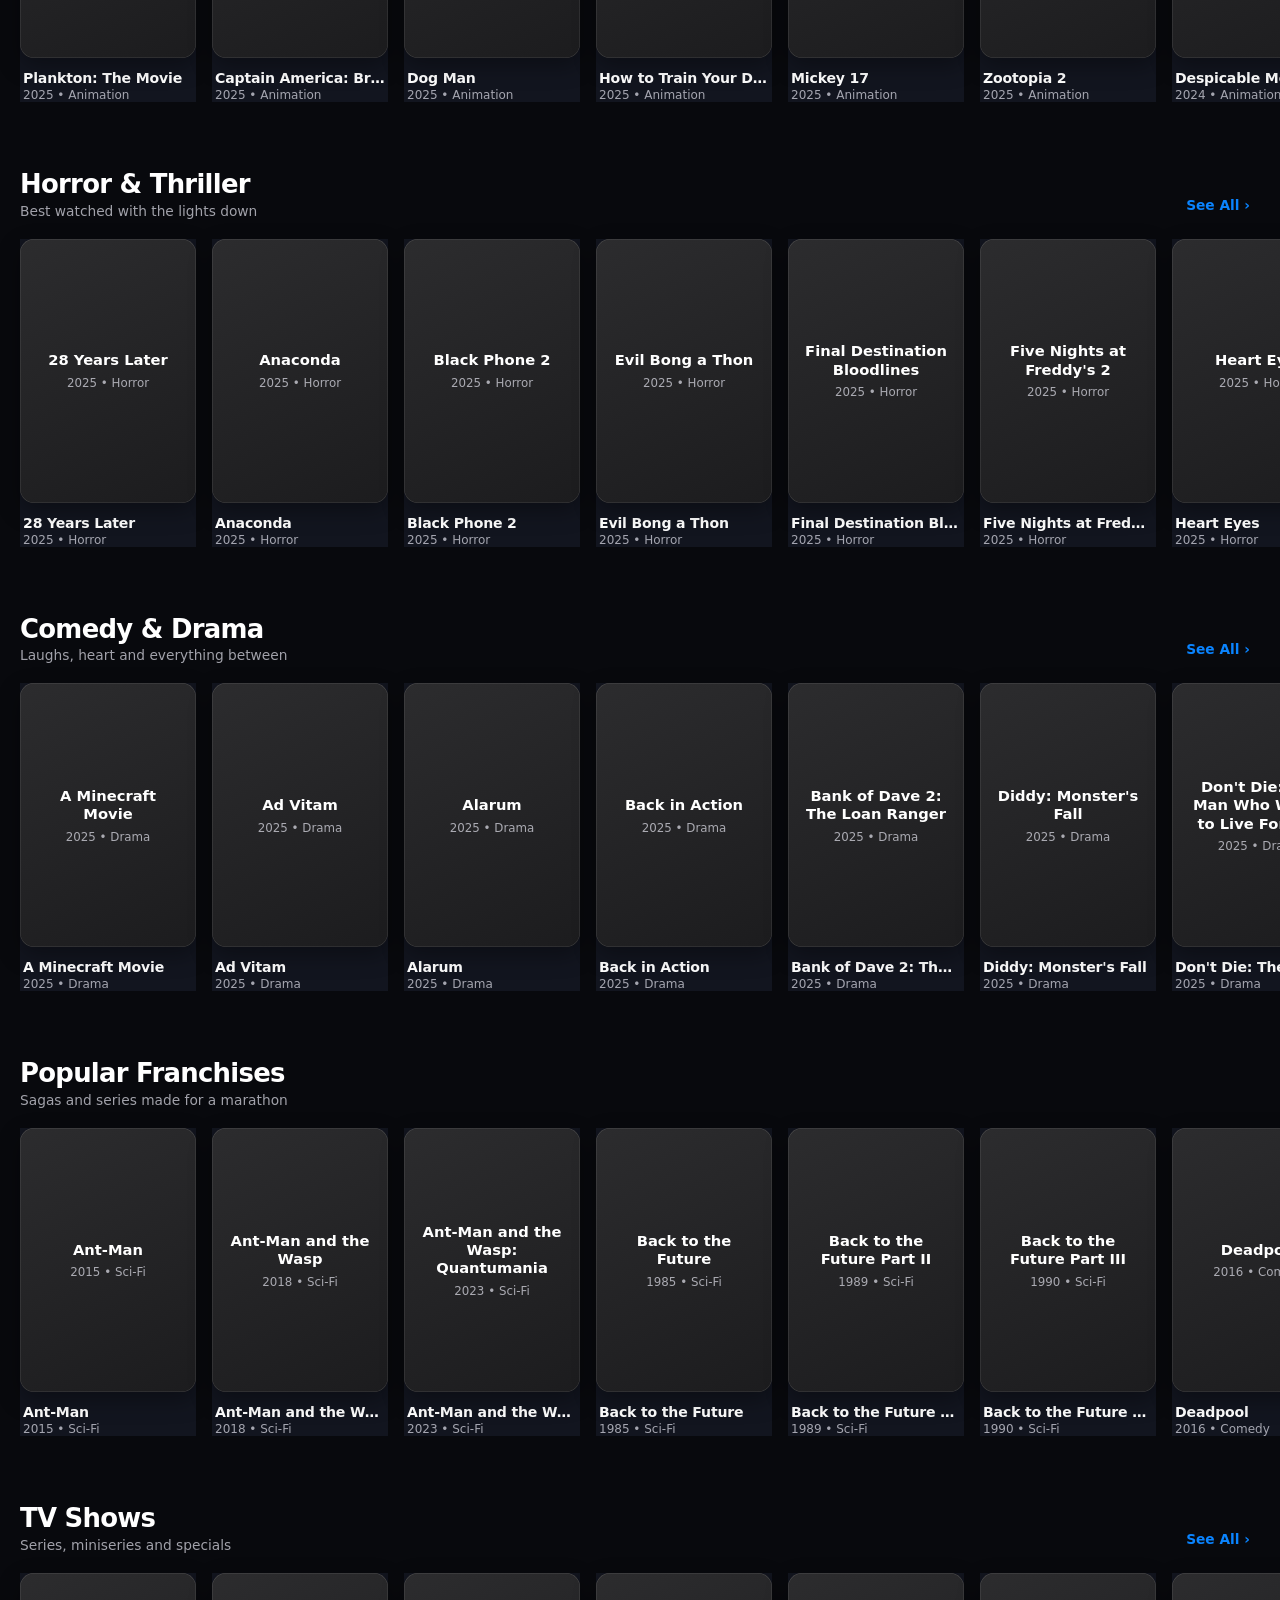
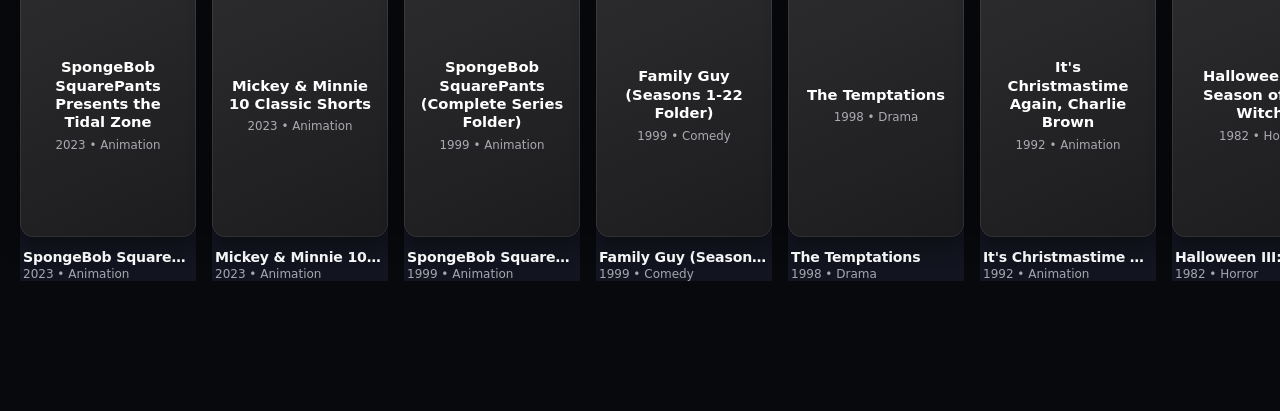
==== commit 4e61f9bb: "Speed up Google Drive TV library scanning" ====
--- a/index.html
+++ b/index.html
@@ -6728,9 +6728,19 @@
       do{
         const params=new URLSearchParams({q:"'"+folderId.replace(/'/g,"\\'")+"' in parents and trashed=false",pageSize:"1000",fields:"nextPageToken,files(id,name,mimeType,webViewLink,resourceKey,modifiedTime)",supportsAllDrives:"true",includeItemsFromAllDrives:"true"});
         if(pageToken)params.set("pageToken",pageToken);
-        const response=await fetch("https://www.googleapis.com/drive/v3/files?"+params.toString(),{headers:{Authorization:"Bearer "+tvDriveAccessToken}});
-        const data=await response.json();
-        if(!response.ok){const detail=data&&data.error&&data.error.message?data.error.message:"HTTP "+response.status;throw new Error("Google Drive scan failed: "+detail+". Confirm Drive API is enabled and this account can access the folder.");}
+        let response,data,attempt=0;
+        while(true){
+          response=await fetch("https://www.googleapis.com/drive/v3/files?"+params.toString(),{headers:{Authorization:"Bearer "+tvDriveAccessToken}});
+          data=await response.json();
+          if(response.ok)break;
+          if((response.status===429||response.status>=500)&&attempt<3){
+            await new Promise(resolve=>setTimeout(resolve,500*Math.pow(2,attempt)));
+            attempt++;
+            continue;
+          }
+          const detail=data&&data.error&&data.error.message?data.error.message:"HTTP "+response.status;
+          throw new Error("Google Drive scan failed: "+detail+". Confirm Drive API is enabled and this account can access the folder.");
+        }
         all.push(...(data.files||[]));pageToken=data.nextPageToken||"";
       }while(pageToken);
       return all;
@@ -6789,6 +6799,7 @@
       const startedAt=Date.now();
       let foldersScanned=0;
       let foldersToScan=1;
+      let lastScanStatusUpdate=0;
       const rows=[];
       const folderMime="application/vnd.google-apps.folder";
       updateTvScanProgress(foldersScanned,foldersToScan,startedAt);
@@ -6798,7 +6809,11 @@
         const childFolders=children.filter(f=>f.mimeType===folderMime);
         foldersToScan+=childFolders.length;
         updateTvScanProgress(foldersScanned,foldersToScan,startedAt);
-        setTvImportStatus("Scanning… "+foldersScanned+" folders checked. Currently: "+label);
+        const now=Date.now();
+        if(foldersScanned===1||foldersScanned%5===0||now-lastScanStatusUpdate>350){
+          setTvImportStatus("Scanning… "+foldersScanned+" folders checked. Currently: "+label);
+          lastScanStatusUpdate=now;
+        }
         return children;
       };
       const mapLimit=async(items,limit,worker)=>{
@@ -6819,7 +6834,7 @@
       const rootFolders=rootChildren.filter(f=>f.mimeType===folderMime);
       if(!rootFolders.length)throw new Error("No streaming-service folders were found. Expected Shows and Sitcoms → Hulu / Apple TV / etc. → Show → Season.");
 
-      const serviceContents=await mapLimit(rootFolders,6,async service=>{
+      const serviceContents=await mapLimit(rootFolders,12,async service=>{
         const children=await scanFolder(service.id,service.name);
         return {service,children};
       });
@@ -6836,7 +6851,7 @@
       }
       if(!showCandidates.length&&!rows.length)throw new Error("No possible show folders were found inside the streaming-service folders.");
 
-      const inspectedCandidates=await mapLimit(showCandidates,6,async entry=>{
+      const inspectedCandidates=await mapLimit(showCandidates,12,async entry=>{
         const children=await scanFolder(entry.show.id,entry.show.name);
         return {...entry,children};
       });
@@ -6867,7 +6882,7 @@
       if(!showContents.length&&!rows.length)throw new Error("No likely TV shows were detected. CineVault looks for Season folders or numbered episode files such as S01E01.");
       setTvImportStatus("Found "+showContents.length+" likely shows; skipped "+skippedFolders+" unrelated folders. Scanning seasons…");
 
-      await mapLimit(seasonEntries,6,async entry=>{
+      await mapLimit(seasonEntries,12,async entry=>{
         const children=await scanFolder(entry.folder.id,entry.showName+" — "+entry.folder.name);
         for(const file of children){
           if(file.mimeType!==folderMime&&isTvVideoFile(file)&&parseTvEpisodeNumber(file.name,entry.seasonNumber).episode!==null)addVideo(file,entry.showName,entry.seasonNumber);
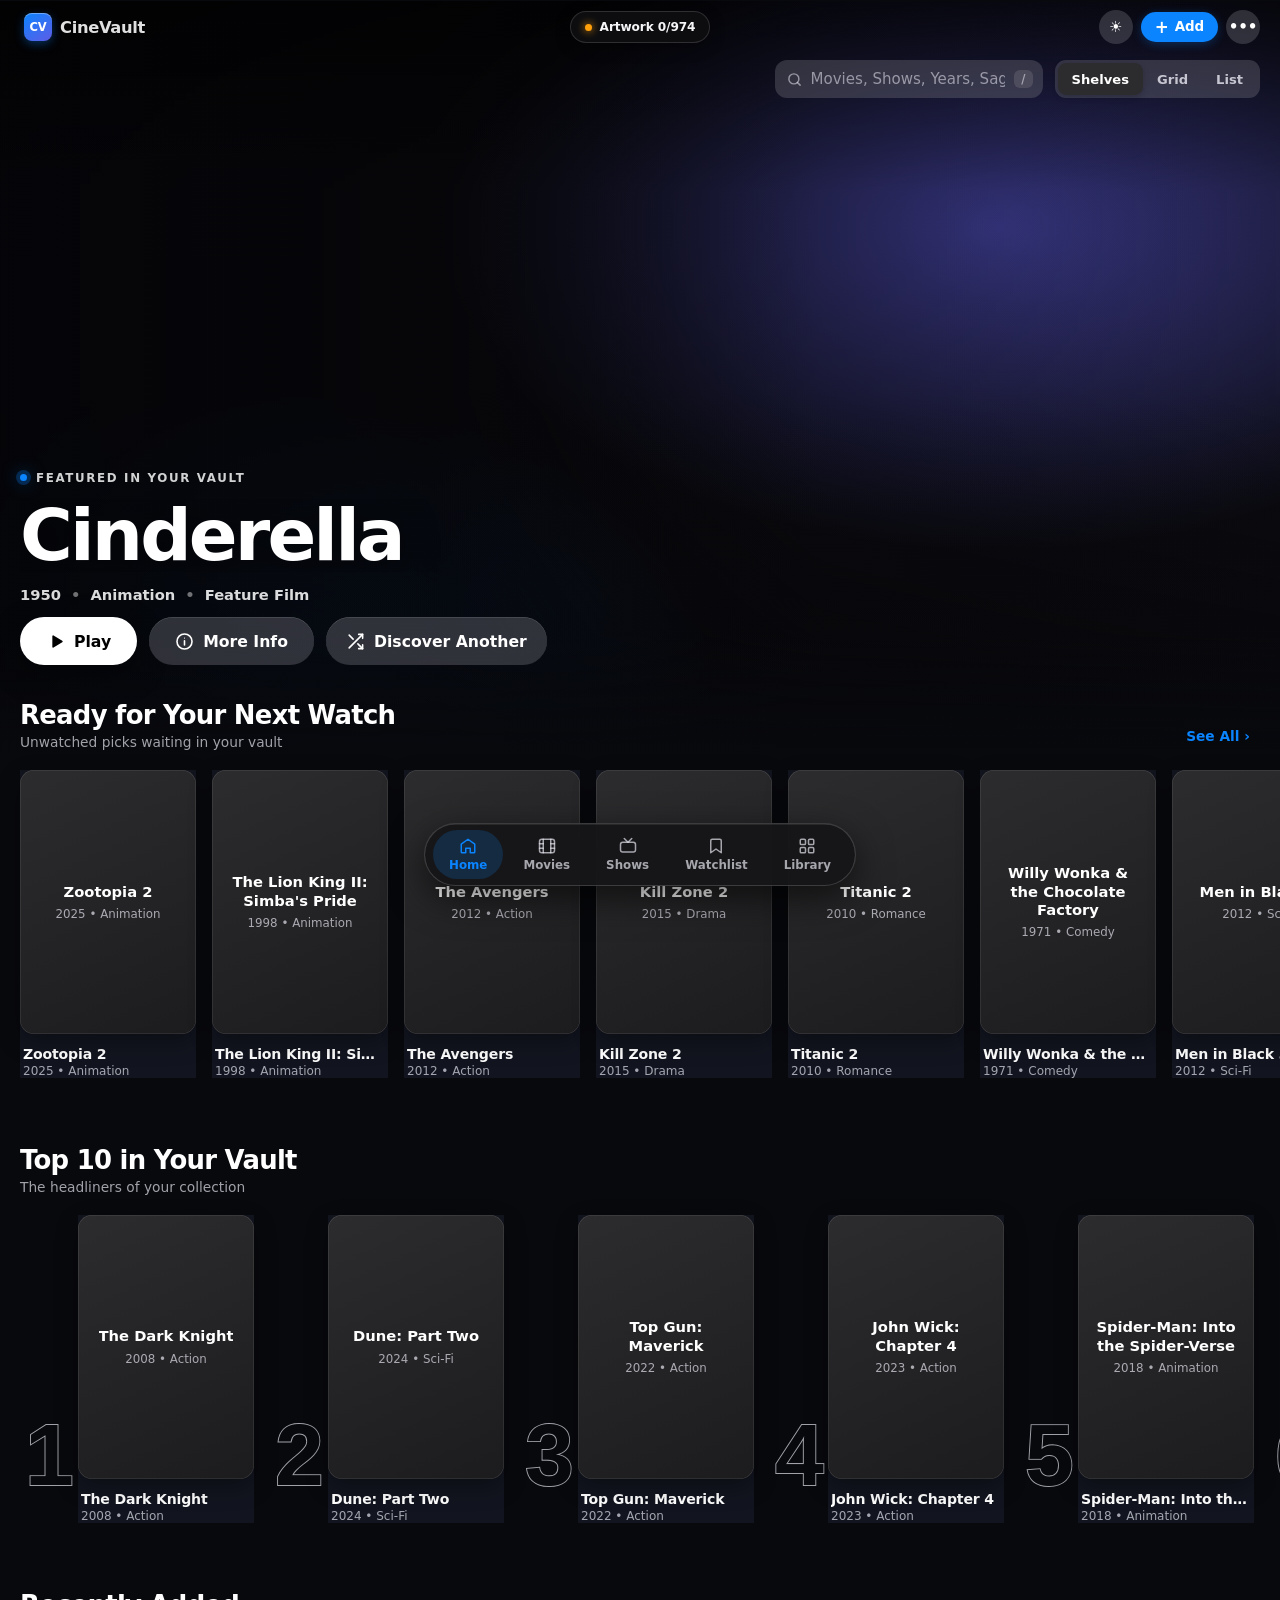
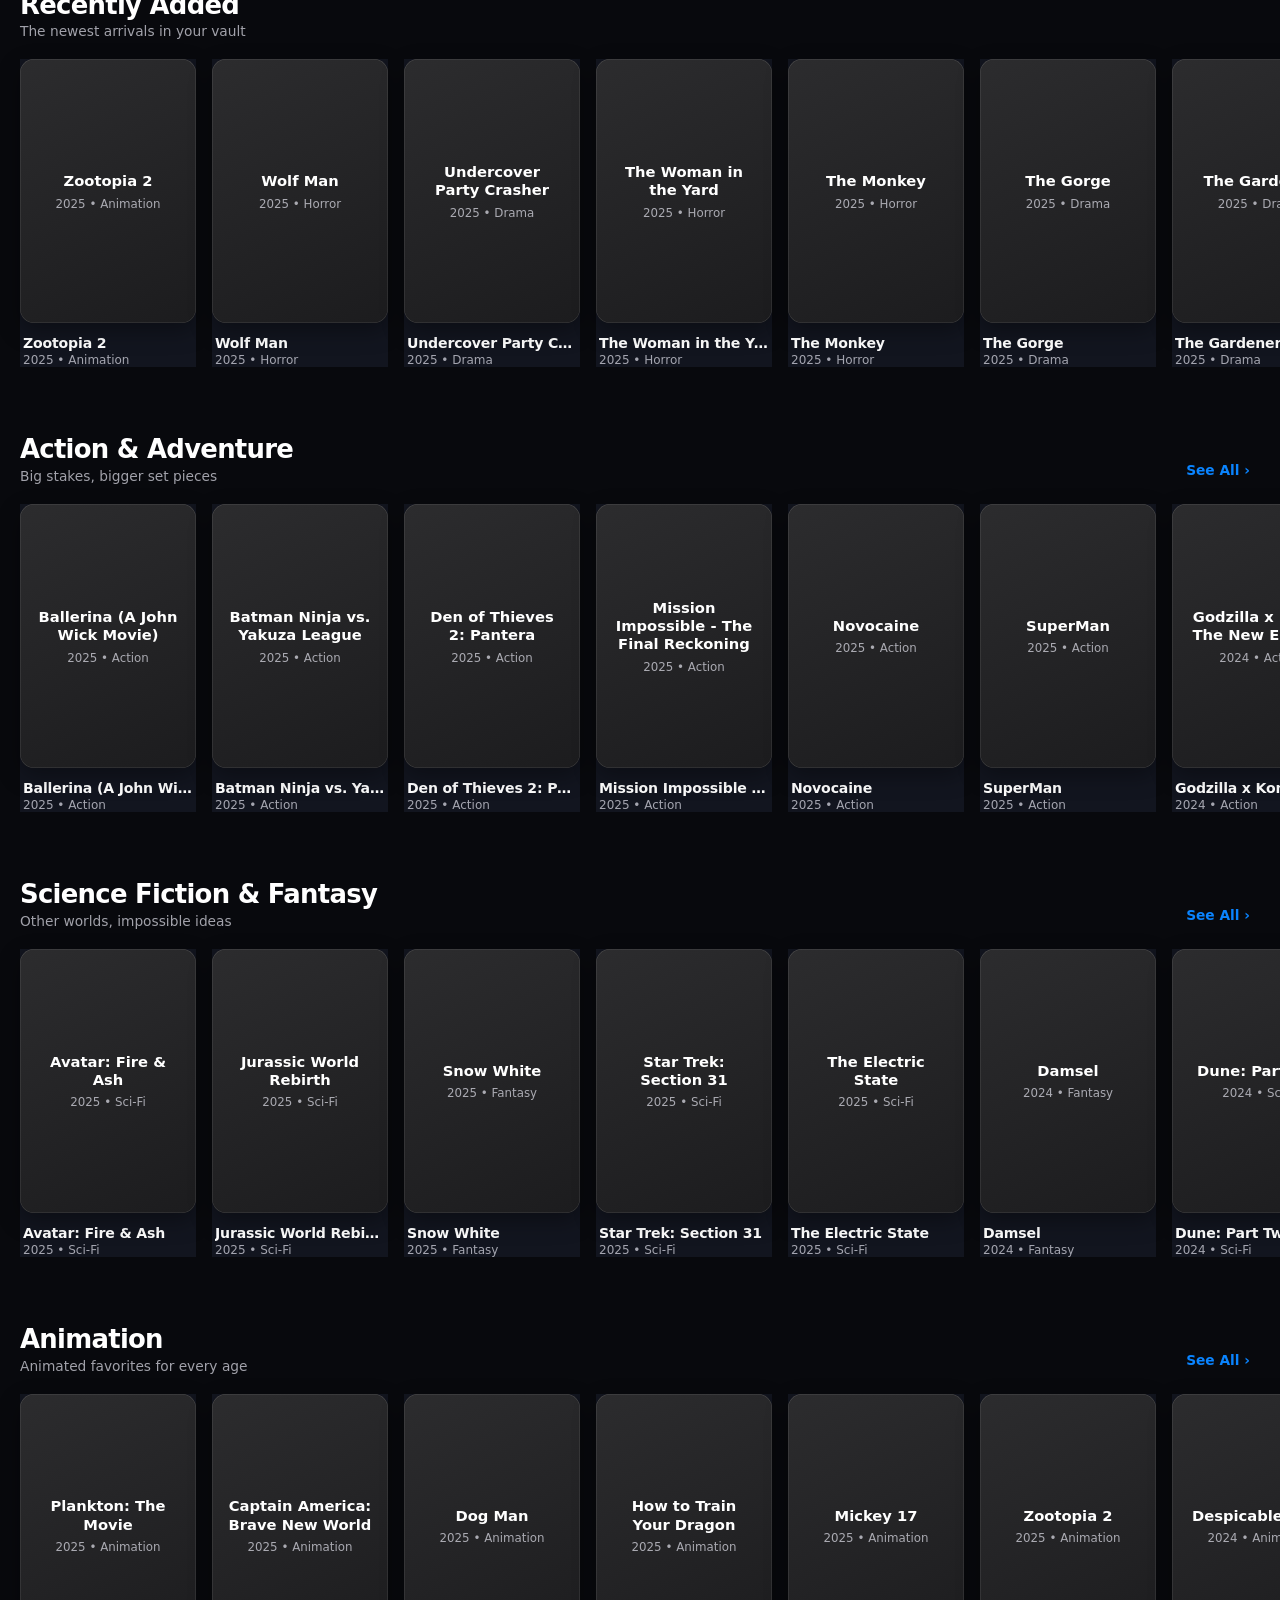
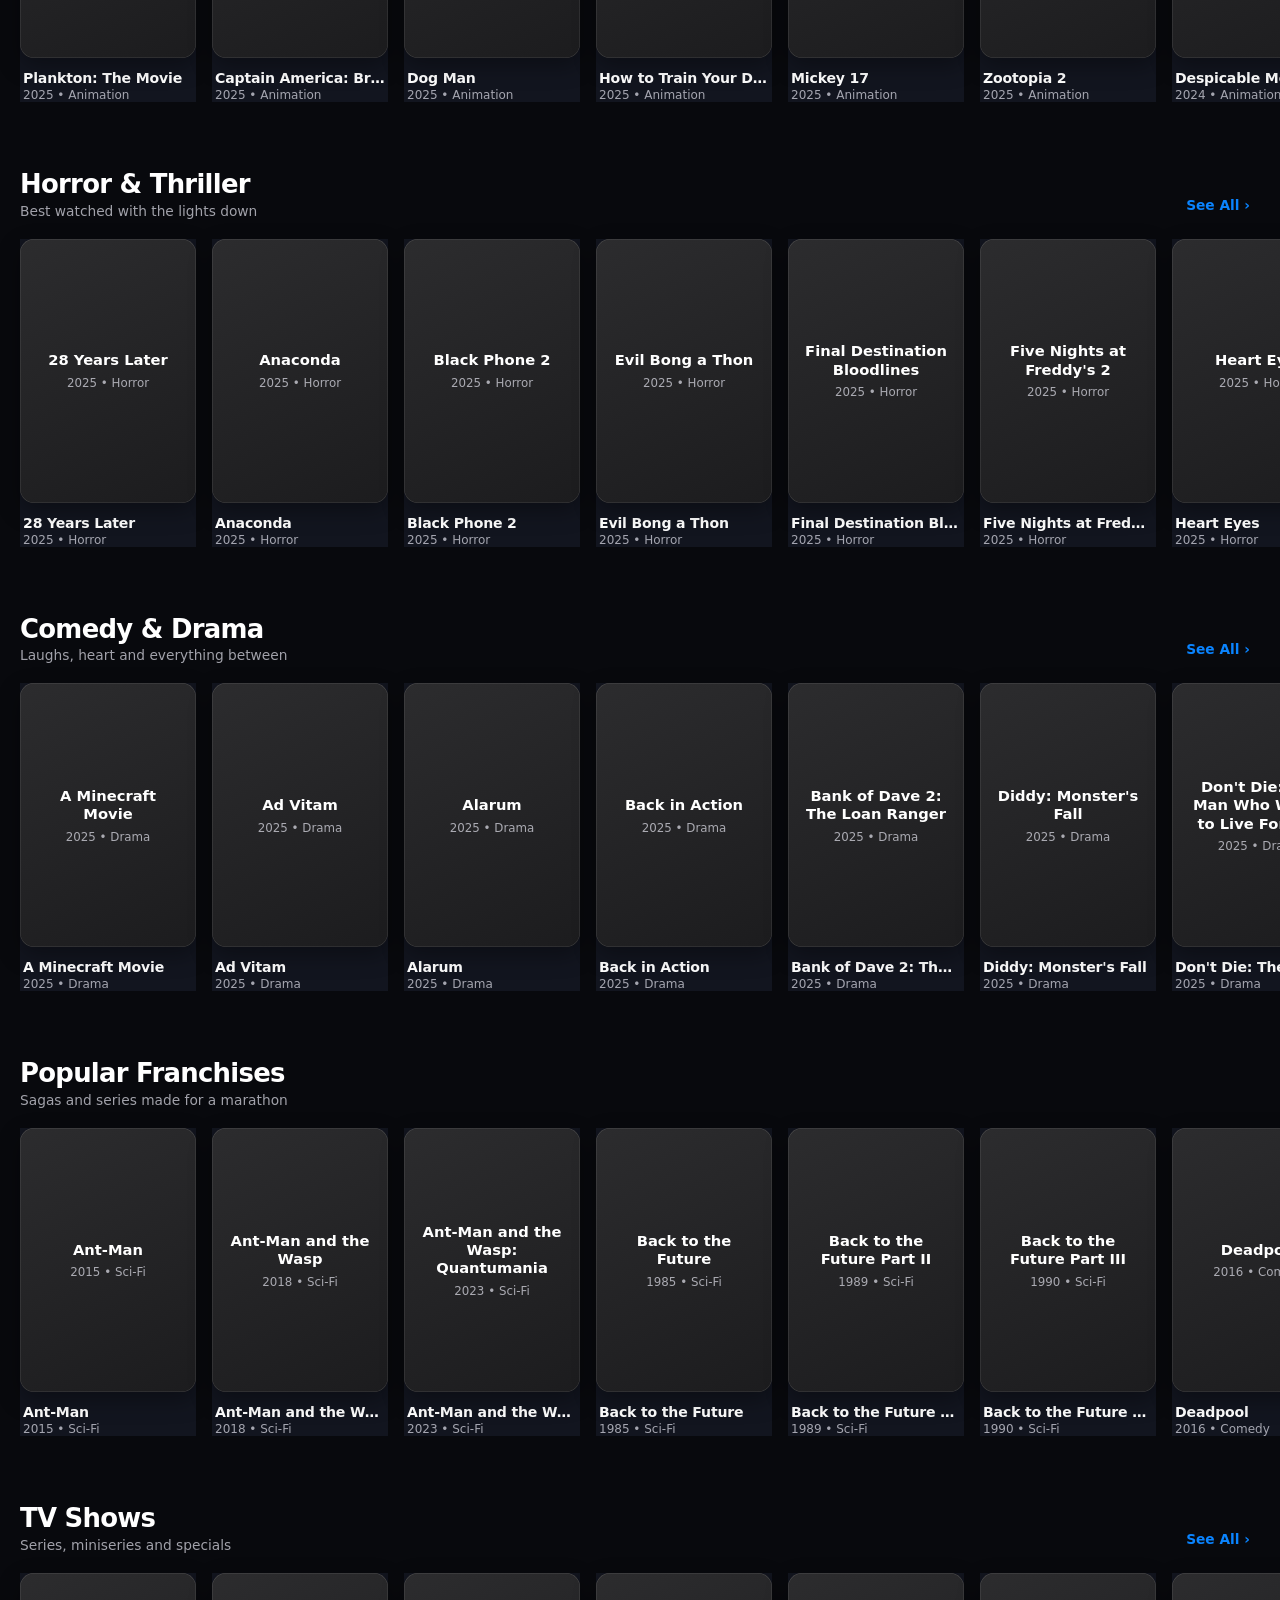
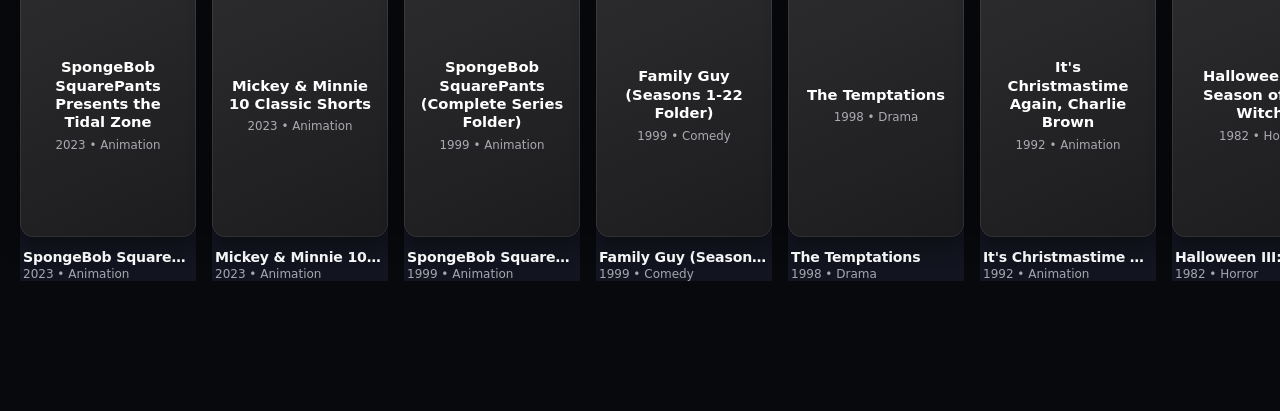
==== commit 5055a610: "Rename cinevault-v9_6.html to index.html" ====
--- a/index.html
+++ b/index.html
@@ -3088,42 +3088,6 @@
 }
 
 </style>
-  <script src="https://accounts.google.com/gsi/client" async defer></script>
-  <style>
-
-.tv-import-modal{max-width:900px;width:min(900px,calc(100vw - 28px));max-height:88vh;overflow:auto}
-.tv-import-intro{color:var(--text-secondary);line-height:1.55;font-size:13px;margin:0 0 16px}
-.tv-import-connect{display:grid;grid-template-columns:minmax(0,1fr) auto;gap:10px;align-items:end}
-.tv-import-status{margin:12px 0;padding:11px 13px;border:1px solid var(--separator);border-radius:12px;color:var(--text-secondary);font-size:12px;line-height:1.45;background:var(--surface-1)}
-.tv-import-status.error{color:#ff8b8b;border-color:rgba(255,90,90,.35)}
-.tv-import-status.success{color:#65d98b;border-color:rgba(48,209,88,.3)}
-.tv-import-progress{display:none;margin:10px 0 14px;padding:12px 13px;border:1px solid var(--separator);border-radius:12px;background:var(--surface-1)}
-.tv-import-progress.active{display:block}
-.tv-import-progress-top{display:flex;justify-content:space-between;gap:12px;align-items:center;font-size:12px;margin-bottom:8px}
-.tv-import-progress-top strong{font-size:15px;font-variant-numeric:tabular-nums;color:var(--text-primary)}
-.tv-import-progress-track{height:9px;border-radius:99px;overflow:hidden;background:var(--surface-2)}
-.tv-import-progress-fill{height:100%;width:0%;border-radius:99px;background:linear-gradient(90deg,#0a84ff,#5e5ce6);transition:width .22s ease}
-.tv-import-progress-detail{margin-top:7px;font-size:11px;color:var(--text-tertiary);display:flex;justify-content:space-between;gap:10px;flex-wrap:wrap}
-.tv-import-preview{margin-top:16px}
-.tv-import-preview-head{display:flex;justify-content:space-between;gap:12px;align-items:center;margin-bottom:10px}
-.tv-import-preview-head strong{font-size:14px}
-.tv-import-list{display:flex;flex-direction:column;gap:8px;max-height:340px;overflow:auto;padding-right:3px}
-.tv-import-row{display:grid;grid-template-columns:minmax(0,1.4fr) 82px 82px minmax(0,1.4fr);gap:8px;align-items:center;padding:10px;border:1px solid var(--separator);border-radius:12px;background:var(--surface-1);font-size:12px}
-.tv-import-row input{width:100%;min-width:0;padding:8px;border:1px solid var(--separator-strong);border-radius:8px;color:var(--text-primary);background:var(--surface-2)}
-.tv-import-file{overflow:hidden;text-overflow:ellipsis;white-space:nowrap;color:var(--text-secondary)}
-.tv-import-missing{border-color:rgba(255,180,60,.45)}
-.tv-import-actions{display:flex;justify-content:flex-end;gap:9px;flex-wrap:wrap;margin-top:15px}
-.tv-import-small{font-size:11px;color:var(--text-tertiary);margin-top:7px;line-height:1.45}
-.tv-series-season{margin-top:18px}
-.tv-series-season h3{font-size:14px;margin:0 0 8px;color:var(--text-primary)}
-.tv-series-episode{display:grid;grid-template-columns:62px minmax(0,1fr) auto;gap:10px;align-items:center;padding:10px 12px;border-top:1px solid var(--separator)}
-.tv-series-episode-code{color:var(--text-tertiary);font-size:11px;font-weight:700}
-.tv-series-episode-title{min-width:0;font-size:13px;overflow-wrap:anywhere}
-.tv-series-episode-status{display:block;margin-top:3px;font-size:10px;color:var(--text-tertiary)}
-.tv-series-play{border:0;border-radius:9px;padding:8px 12px;background:var(--ios-blue);color:white;font-weight:700;cursor:pointer}
-@media(max-width:620px){.tv-import-connect{grid-template-columns:1fr}.tv-import-row{grid-template-columns:minmax(0,1fr) 62px 62px}.tv-import-file{grid-column:1/-1}}
-
-  </style>
 </head>
 <body class="home-mode cv-booting">
   <!-- iOS Frosted Navigation Bar with Dynamic Island Status Capsule -->
@@ -3158,15 +3122,21 @@
             <button class="dropdown-item" onclick="closeToolsMenu(); shuffleSpotlight()"><span>Shuffle Spotlight</span><span>🎲</span></button>
             <div class="dropdown-divider"></div>
             <div class="dropdown-section-label">Artwork Engine</div>
+            <button class="dropdown-item" onclick="closeToolsMenu(); configureTmdbApiKey()"><span>TMDB API Setup</span><span>🎬</span></button>
             <button class="dropdown-item" onclick="closeToolsMenu(); retryMissingPosters()"><span>Fetch Missing Posters</span><span>✨</span></button>
             <button class="dropdown-item" onclick="closeToolsMenu(); refreshAllPosters()"><span>Refresh All Posters</span><span>↻</span></button>
             <div class="dropdown-divider"></div>
             <div class="dropdown-section-label">Library &amp; Layout</div>
-            <button class="dropdown-item" onclick="closeToolsMenu(); openTvImport()"><span>Bulk Import TV Shows</span><span>▣</span></button>
             <button class="dropdown-item" onclick="closeToolsMenu(); toggleCompactContainer()"><span>Toggle Reading Width</span><span>↔</span></button>
             <button class="dropdown-item" onclick="closeToolsMenu(); exportSelfContainedHtml()"><span>Save Self-Contained HTML</span><span>💾</span></button>
             <button class="dropdown-item" onclick="closeToolsMenu(); exportUpdatedJson()"><span>Export JSON</span><span>↓</span></button>
             <button class="dropdown-item" onclick="closeToolsMenu(); document.getElementById('importJsonInput').click()"><span>Import JSON</span><span>↑</span></button>
+            <div class="dropdown-divider"></div>
+            <div class="dropdown-section-label">Credits</div>
+            <div style="padding:8px 12px;font-size:11px;line-height:1.5;opacity:.78;white-space:normal;max-width:260px;">
+              This product uses the TMDB API but is not endorsed or certified by TMDB.
+              <a href="https://www.themoviedb.org" target="_blank" rel="noopener noreferrer" style="color:inherit;text-decoration:underline;">TMDB</a>
+            </div>
           </div>
         </div>
         <input type="file" id="importJsonInput" accept=".json,application/json" style="display:none" onchange="handleImportJson(event)" />
@@ -3353,22 +3323,6 @@
         <span>CineVault Theater • Press <strong>Esc</strong> to close</span>
         <span>Stream unavailable? Tap <strong>Edit Link</strong> to replace the Drive URL.</span>
       </div>
-    </div>
-  </div>
-
-
-  <div class="modal-backdrop" id="tvImportBackdrop" onclick="closeTvImportOnBackdrop(event)">
-    <div class="modal modal-form tv-import-modal" role="dialog" aria-modal="true" aria-labelledby="tvImportTitle">
-      <div class="ios-sheet-grabber"></div>
-      <div class="modal-header"><h2 class="modal-title" id="tvImportTitle">Bulk Import TV Shows</h2><button class="close-btn" onclick="closeTvImport()" aria-label="Close">&times;</button></div>
-      <p class="tv-import-intro">Connect the Google account that can access your Drive library. CineVault scans the folder, groups episodes by show and season, and lets you review the results before importing. Access is read-only.</p>
-      <div class="field-group"><label for="tvImportClientId">Google OAuth Client ID</label><input id="tvImportClientId" type="text" placeholder="Your Google OAuth Web Client ID" autocomplete="off" />
-        <div class="tv-import-small">Create a Web application OAuth client in Google Cloud, enable the Google Drive API, and add <strong>https://greenbeanmaxhine.github.io</strong> as an authorized JavaScript origin. Enter only the public Client ID — never a client secret.</div>
-      </div>
-      <div class="tv-import-connect"><div class="field-group" style="margin:0"><label for="tvImportFolderId">Google Drive folder ID</label><input id="tvImportFolderId" type="text" value="1358RplExyikFR9d_zSKhXPrfBDx0AHo9" /></div><button class="btn btn-ios-blue" id="tvImportConnectBtn" onclick="connectAndScanTvShows()">Connect &amp; Scan</button></div>
-      <div class="tv-import-status" id="tvImportStatus">Not connected. Videos remain in Google Drive; CineVault imports episode metadata and links only.</div>
-      <div class="tv-import-progress" id="tvImportProgress" aria-live="polite"><div class="tv-import-progress-top"><span id="tvImportProgressLabel">Preparing scan…</span><strong id="tvImportProgressPercent">0%</strong></div><div class="tv-import-progress-track" role="progressbar" aria-label="Google Drive scan progress" aria-valuemin="0" aria-valuemax="100" aria-valuenow="0" id="tvImportProgressBar"><div class="tv-import-progress-fill" id="tvImportProgressFill"></div></div><div class="tv-import-progress-detail"><span id="tvImportProgressCount">0 of 0 folders checked</span><span id="tvImportProgressEta">Estimating time…</span></div></div>
-      <div class="tv-import-preview" id="tvImportPreview" style="display:none"></div>
     </div>
   </div>
 
@@ -4491,7 +4445,11 @@
     const CUSTOM_ITEMS_KEY = "cinevault_custom_items_v1";
     const DELETED_IDS_KEY = "cinevault_deleted_ids_v1";
     const LINK_HEALTH_KEY = "cinevault_link_health_v1";
-
+    const TMDB_API_KEY_STORAGE = "cinevault_tmdb_api_key_v1";
+    // Preconfigured by the owner. This browser-side key is visible in the HTML source.
+    const TMDB_API_KEY_DEFAULT = "67232d7d06412062c7f4c2c051dab43d";
+
+    let tmdbApiKey = "";
     let posterCache = {};
     let userState = {};
     let customItems = [];
@@ -4506,6 +4464,10 @@
       customItems = JSON.parse(localStorage.getItem(CUSTOM_ITEMS_KEY) || "[]");
       deletedIds = JSON.parse(localStorage.getItem(DELETED_IDS_KEY) || "[]");
       linkHealth = JSON.parse(localStorage.getItem(LINK_HEALTH_KEY) || "{}");
+      tmdbApiKey = localStorage.getItem(TMDB_API_KEY_STORAGE) || TMDB_API_KEY_DEFAULT;
+      if (tmdbApiKey && !localStorage.getItem(TMDB_API_KEY_STORAGE)) {
+        localStorage.setItem(TMDB_API_KEY_STORAGE, tmdbApiKey);
+      }
     } catch (e) {}
 
     const deletedSet = new Set(deletedIds);
@@ -4563,6 +4525,41 @@
 
     function savePosterCache() {
       try { localStorage.setItem(POSTER_CACHE_KEY, JSON.stringify(posterCache)); } catch (e) {}
+    }
+
+    function configureTmdbApiKey() {
+      const current = tmdbApiKey ? "A TMDB API key is currently saved in this browser.\n\n" : "";
+      const entered = window.prompt(
+        current + "Enter your TMDB API Key (v3). Leave blank to remove it.\n\nYou can request a developer API key from your TMDB account settings.",
+        ""
+      );
+      if (entered === null) return;
+      tmdbApiKey = entered.trim();
+      try {
+        if (tmdbApiKey) localStorage.setItem(TMDB_API_KEY_STORAGE, tmdbApiKey);
+        else localStorage.removeItem(TMDB_API_KEY_STORAGE);
+      } catch (e) {
+        showToast("Could not save the TMDB key in this browser.");
+        return;
+      }
+      showToast(tmdbApiKey ? "TMDB API key saved. Fetch Missing Posters to begin." : "TMDB API key removed.");
+    }
+
+    function posterIdentity(url) {
+      if (!url) return "";
+      try {
+        const parsed = new URL(url, window.location.href);
+        const path = parsed.pathname.replace(/\/t\/p\/(?:w\d+|original)\//i, "/t/p/*/");
+        return parsed.hostname.toLowerCase() + path.toLowerCase();
+      } catch (e) {
+        return String(url).split("?")[0].toLowerCase();
+      }
+    }
+
+    function isPosterAlreadyUsed(url, excludeId) {
+      const identity = posterIdentity(url);
+      if (!identity) return false;
+      return library.some((entry) => entry.id !== excludeId && entry.poster && posterIdentity(entry.poster) === identity);
     }
 
     function saveUserState() {
@@ -5122,49 +5119,33 @@
       showToast(`${m.title}: marked ${nextStatus}`);
     }
 
-    function findCatalogItemById(id) {
-      const direct = library.find((item) => item.id === id);
-      if (direct) return direct;
-      for (const series of library) {
-        if (series.tvSeries && Array.isArray(series.episodes)) {
-          const episode = series.episodes.find((ep) => ep.id === id);
-          if (episode) {
-            episode.status = (userState[id] && userState[id].status) || episode.status || "unwatched";
-            return episode;
-          }
-        }
-      }
-      return null;
-    }
-
     // --- In-Site Cinema Player ---
     function watchInSite(id) {
-      let m = findCatalogItemById(id);
+      const m = library.find((item) => item.id === id);
       if (!m) return;
-      if (m.tvSeries && Array.isArray(m.episodes)) {
-        const sorted = m.episodes.slice().sort((a,b) => a.seasonNumber-b.seasonNumber || a.episodeNumber-b.episodeNumber);
-        m = sorted.find((ep) => ((userState[ep.id] && userState[ep.id].status) || ep.status) !== "watched") || sorted[0];
-        if (!m) { showToast("This series has no imported episodes yet."); return; }
-      }
+
       closeModal();
-      activePlayerItemId = m.id;
-      markPlayed(m.id);
+      activePlayerItemId = id;
+      markPlayed(id);
       document.getElementById("playerEditBar").classList.remove("open");
-      m.status = (userState[m.id] && userState[m.id].status) || m.status || "unwatched";
+
       if (m.status === "unwatched") {
         m.status = "watching";
-        userState[m.id] = { ...(userState[m.id] || {}), status: "watching" };
+        userState[id] = { ...(userState[id] || {}), status: "watching" };
         saveUserState();
         renderCatalog();
       }
+
       const posterEl = document.getElementById("playerPoster");
-      const parent = m.seriesTitle ? library.find((item) => item.tvSeries && item.title === m.seriesTitle) : null;
-      const poster = (parent && parent.poster) || m.poster || "";
-      if (poster) { posterEl.src = poster; posterEl.style.display = "block"; }
-      else posterEl.style.display = "none";
-      const code = m.seriesTitle ? ("S" + String(m.seasonNumber).padStart(2,"0") + "E" + String(m.episodeNumber).padStart(2,"0") + " • ") : "";
-      document.getElementById("playerTitle").textContent = m.seriesTitle ? (m.seriesTitle + " — " + code + m.title) : m.title;
-      document.getElementById("playerSub").textContent = m.seriesTitle ? ("TV Episode • " + m.quality) : (`${m.year} • ${m.genre} • ${m.quality}${m.notes ? ` • ${m.notes}` : ""}`);
+      if (m.poster) {
+        posterEl.src = m.poster;
+        posterEl.style.display = "block";
+      } else {
+        posterEl.style.display = "none";
+      }
+
+      document.getElementById("playerTitle").textContent = m.title;
+      document.getElementById("playerSub").textContent = `${m.year} • ${m.genre} • ${m.quality}${m.notes ? ` • ${m.notes}` : ""}`;
       document.getElementById("playerStatusSelect").value = m.status;
       document.getElementById("playerDriveInput").value = m.driveUrl;
       document.getElementById("playerFallbackLink").href = m.driveUrl;
@@ -5196,18 +5177,6 @@
 
     function deleteActivePlayerItem() {
       if (!activePlayerItemId) return;
-      const parent = library.find((item) => item.tvSeries && Array.isArray(item.episodes) && item.episodes.some((ep) => ep.id === activePlayerItemId));
-      if (parent) {
-        if (!confirm("Remove this episode from CineVault? The file will remain in Google Drive.")) return;
-        parent.episodes = parent.episodes.filter((ep) => ep.id !== activePlayerItemId);
-        const record = customItems.find((item) => item.id === parent.id);
-        if (record) record.episodes = parent.episodes;
-        saveCustomItems();
-        closePlayer();
-        renderCatalog();
-        showToast("Episode removed from CineVault. The Drive file was not changed.");
-        return;
-      }
       promptDelete(activePlayerItemId);
     }
 
@@ -5229,24 +5198,27 @@
 
     function updateStatusFromPlayer(newStatus) {
       if (!activePlayerItemId) return;
-      const m = findCatalogItemById(activePlayerItemId);
+      const m = library.find((item) => item.id === activePlayerItemId);
       if (!m) return;
       m.status = newStatus;
       userState[activePlayerItemId] = { ...(userState[activePlayerItemId] || {}), status: newStatus };
       saveUserState();
-      saveCustomItems();
       renderCatalog();
     }
 
     async function updateItemDriveUrl(id, newUrl) {
-      const m = findCatalogItemById(id);
+      const m = library.find((item) => item.id === id);
       if (!m) return;
       m.driveUrl = newUrl;
       userState[id] = { ...(userState[id] || {}), customDriveUrl: newUrl };
       saveUserState();
+
       const customRec = customItems.find((c) => c.id === id);
-      if (customRec) customRec.driveUrl = newUrl;
-      saveCustomItems();
+      if (customRec) {
+        customRec.driveUrl = newUrl;
+        saveCustomItems();
+      }
+
       const probe = await probeDriveFileThumbnail(newUrl);
       linkHealth[id] = probe;
       saveLinkHealth();
@@ -5344,6 +5316,282 @@
       }
     }
 
+    // Known catalog naming differences for titles that commonly fail exact matching.
+    // Each entry is a verified-style search alias; alternate years are explicit so
+    // the matcher does not broadly accept unrelated releases.
+    const TMDB_TITLE_ALIASES = {
+      "godzilla": [{ title: "The Return of Godzilla", year: 1984 }, { title: "Godzilla 1985", year: 1985 }],
+      "michael jackson live in munich history world tour": [{ title: "Michael Jackson Live in Munich", year: 1997 }],
+      "pokemon pikachus vacation": [{ title: "Pokémon Pikachu's Vacation", year: 1998 }, { title: "Pikachu's Vacation", year: 1998 }],
+      "pokemon pikachus winter vacation": [{ title: "Pikachu's Winter Vacation", year: 1999 }, { title: "Pikachu's Winter Vacation 2", year: 1999 }],
+      "halloween 6 the curse of michael myers": [{ title: "Halloween The Curse of Michael Myers", year: 1995 }],
+      "pokemon pikachu the movie 2001": [{ title: "Pikachu the Movie", year: 2001 }, { title: "Pikachu and Pichu", year: 2000 }],
+      "tom and jerry paws for a holiday": [{ title: "Tom and Jerry Paws for a Holiday", year: 2003 }],
+      "the mystery of britannic": [{ title: "The Mystery of the Britannic", year: 2018 }, { title: "Mystery of Britannic", year: 2018 }],
+      "mickey and minnie 10 classic shorts": [{ title: "Mickey Mouse 10 Classic Shorts", year: 2023 }, { title: "Mickey and Minnie 10 Classic Shorts", year: 2023 }],
+      "unsinkable titanic untold": [{ title: "Unsinkable Titanic Untold", year: 2024 }, { title: "Unsinkable The Titanic Untold", year: 2024 }],
+      "sonic the hedgehog the movie ova": [{ title: "Sonic the Hedgehog The Movie", year: 1996 }],
+      "digimon revenge of diaboromon": [{ title: "Digimon Adventure 02 Diablomon Strikes Back", year: 2001 }, { title: "Revenge of Diaboromon", year: 2001 }],
+      "digimon tamers 1 battle of adventurers": [{ title: "Digimon Tamers Battle of Adventurers", year: 2001 }],
+      "digimon tamers 2 runaway locomon": [{ title: "Digimon Tamers Runaway Locomon", year: 2002 }],
+      "evil bong 1": [{ title: "Evil Bong", year: 2006 }, { title: "Evil Bong", year: 2008 }],
+      "pokemon camp pikachu": [{ title: "Camp Pikachu", year: 2002 }],
+      "pokemon mewtwo returns": [{ title: "Pokémon Mewtwo Returns", year: 2000 }],
+      "pokemon pikachu the movie 2001": [{ title: "Pikachu the Movie", year: 2001 }, { title: "Pikachu's PikaBoo", year: 2001 }],
+      "pokemon gotta dance": [{ title: "Gotta Dance", year: 2003 }, { title: "Pokémon Gotta Dance", year: 2003 }],
+      "the cheetah girls 1": [{ title: "The Cheetah Girls", year: 2003 }],
+      "the sandlot 3 heading home": [{ title: "The Sandlot: Heading Home", year: 2007 }],
+      "final destination 1": [{ title: "Final Destination", year: 2000 }],
+      "digimon tamers movie 1 battle of adventurers eng": [{ title: "Digimon Tamers Battle of Adventurers", year: 2001 }],
+      "digimon tamers movie 2 runaway locomon eng": [{ title: "Digimon Tamers Runaway Locomon", year: 2002 }],
+      "family guy presents its a trap": [{ title: "It's a Trap!", year: 2010 }, { title: "Family Guy Presents It's a Trap", year: 2011 }],
+      "naruto shippuden movie 5 blood prison": [{ title: "Naruto Shippuden the Movie Blood Prison", year: 2011 }],
+      "pokemon meloettas moonlight serenade": [{ title: "Meloetta's Moonlight Serenade", year: 2012 }],
+      "curious george a halloween boofest": [{ title: "Curious George: A Halloween Boo Fest", year: 2013 }],
+      "curious george curious george swings into spring": [{ title: "Curious George Swings Into Spring", year: 2013 }],
+      "freebirds": [{ title: "Free Birds", year: 2013 }, { title: "Free Birds", year: 2014 }],
+      "terrifier 1": [{ title: "Terrifier", year: 2016 }],
+      "my hero academia movie 1 two heroes english dub": [{ title: "My Hero Academia The Movie Two Heroes", year: 2018 }, { title: "My Hero Academia Two Heroes", year: 2018 }],
+      "digimon last evolution kizuna": [{ title: "Digimon Adventure Last Evolution Kizuna", year: 2020 }],
+      "pokemon the movie secrets of the jungle": [{ title: "Pokémon the Movie Secrets of the Jungle", year: 2020 }, { title: "Pokémon the Movie Secrets of the Jungle", year: 2021 }],
+      "five nights at freddys movie": [{ title: "Five Nights at Freddy's", year: 2023 }],
+      "ballerina a john wick movie": [{ title: "From the World of John Wick Ballerina", year: 2025 }, { title: "Ballerina", year: 2025 }],
+      "evil bong a thon": [{ title: "Evil Bong-a-Thon", year: 2025 }],
+      "the calendar killer": [{ title: "The Calendar Killer", year: 2025 }, { title: "Das Kalenderblatt", year: 2025 }],
+      "scooby doo chill out scooby doo": [{ title: "Chill Out, Scooby-Doo!", year: 2007 }, { title: "Chill Out Scooby Doo", year: 2007 }],
+      "legend of the northwest": [{ title: "Legend of the Northwest", year: 2013 }, { title: "The Legend of the Northwest", year: 2013 }],
+      "drain the titanic": [{ title: "Drain the Titanic", year: 2015 }, { title: "Drain the Titanic", year: 2016 }],
+      "clownado": [{ title: "Clownado", year: 2019 }],
+      "evil bong 888 infinity": [{ title: "Evil Bong 888: Infinity", year: 2022 }, { title: "Evil Bong 888 Infinity", year: 2022 }],
+      "ouija shark 2": [{ title: "Ouija Shark 2", year: 2022 }],
+      "hustler dreams": [{ title: "Hustler Dreams", year: 2025 }, { title: "Hustler's Dreams", year: 2025 }],
+      "michael jackson live in munich history world tour": [{ title: "Michael Jackson: Live in Munich", year: 1997 }, { title: "Michael Jackson Live in Munich", year: 1997 }, { title: "Michael Jackson: HIStory World Tour", year: 1997 }],
+      "pokemon pikachus vacation": [{ title: "Pokémon: Pikachu's Vacation", year: 1998 }, { title: "Pikachu's Vacation", year: 1998 }, { title: "Pikachu's Vacation", year: 1999 }],
+      "pokemon pikachus winter vacation": [{ title: "Pokémon: Pikachu's Winter Vacation", year: 1999 }, { title: "Pikachu's Winter Vacation", year: 1999 }],
+      "digimon revenge of diaboromon": [{ title: "Digimon Adventure 02: Diablomon Strikes Back", year: 2001 }, { title: "Digimon Revenge of Diaboromon", year: 2001 }],
+      "evil bong 1": [{ title: "Evil Bong", year: 2006 }, { title: "Evil Bong", year: 2008 }],
+      "pokemon camp pikachu": [{ title: "Camp Pikachu", year: 2002 }, { title: "Pokémon: Camp Pikachu", year: 2002 }],
+      "pokemon mewtwo returns": [{ title: "Pokémon: Mewtwo Returns", year: 2000 }, { title: "Mewtwo Returns", year: 2000 }],
+      "tom and jerry paws for a holiday": [{ title: "Tom and Jerry: Paws for a Holiday", year: 2003 }, { title: "Paws for a Holiday", year: 2003 }],
+      "digimon tamers movie 1 battle of adventurers eng": [{ title: "Digimon Tamers: Battle of Adventurers", year: 2001 }],
+      "digimon tamers movie 2 runaway locomoon eng": [{ title: "Digimon Tamers: Runaway Locomon", year: 2002 }],
+      "family guy presents its a trap": [{ title: "Family Guy Presents: It's a Trap!", year: 2010 }, { title: "It's a Trap!", year: 2010 }, { title: "Family Guy Presents It's a Trap", year: 2011 }],
+      "terrifier 1": [{ title: "Terrifier", year: 2016 }],
+      "pokemon the movie secrets of the jungle": [{ title: "Pokémon the Movie: Secrets of the Jungle", year: 2020 }, { title: "Pokémon the Movie: Secrets of the Jungle", year: 2021 }],
+      "mickey and minnie 10 classic shorts": [{ title: "Mickey & Minnie: 10 Classic Shorts", year: 2023 }, { title: "Mickey Mouse: 10 Classic Shorts", year: 2023 }],
+      "the mystery of britannic": [{ title: "The Mystery of the Britannic", year: 2018 }, { title: "Mystery of Britannic", year: 2018 }]
+    };
+
+    // Additional catalog-specific spellings for the final hard-to-match titles.
+    // These are search terms, not permission to accept unrelated results.
+    Object.assign(TMDB_TITLE_ALIASES, {
+      "michael jackson live in munich history world tour": [
+        ...(TMDB_TITLE_ALIASES["michael jackson live in munich history world tour"] || []),
+        { title: "Michael Jackson Live in Munich HIStory World Tour", year: 1997 },
+        { title: "Michael Jackson HIStory World Tour Munich", year: 1997 }
+      ],
+      "pokemon pikachus vacation": [
+        ...(TMDB_TITLE_ALIASES["pokemon pikachus vacation"] || []),
+        { title: "Pikachu's Vacation", year: 1998 },
+        { title: "Pikachu's Vacation short film", year: 1998 }
+      ],
+      "digimon revenge of diaboromon": [
+        ...(TMDB_TITLE_ALIASES["digimon revenge of diaboromon"] || []),
+        { title: "Digimon Adventure 02 Diaboromon Strikes Back", year: 2001 },
+        { title: "Diaboromon Strikes Back", year: 2001 }
+      ],
+      "evil bong 1": [
+        ...(TMDB_TITLE_ALIASES["evil bong 1"] || []),
+        { title: "Evil Bong", year: 2006 }
+      ],
+      "pokemon camp pikachu": [
+        ...(TMDB_TITLE_ALIASES["pokemon camp pikachu"] || []),
+        { title: "Camp Pikachu", year: 2002 },
+        { title: "Pikachu's PikaBoo Camp Pikachu", year: 2002 }
+      ],
+      "scooby doo chill out scooby doo": [
+        ...(TMDB_TITLE_ALIASES["scooby doo chill out scooby doo"] || []),
+        { title: "Chill Out Scooby-Doo", year: 2007 }
+      ],
+      "digimon tamers movie 1 battle of adventurers eng": [
+        ...(TMDB_TITLE_ALIASES["digimon tamers movie 1 battle of adventurers eng"] || []),
+        { title: "Digimon Tamers The Battle of Adventurers", year: 2001 },
+        { title: "Digimon Tamers Battle of Adventurers", year: 2001 }
+      ],
+      "digimon tamers movie 2 runaway locomoon eng": [
+        ...(TMDB_TITLE_ALIASES["digimon tamers movie 2 runaway locomoon eng"] || []),
+        { title: "Digimon Tamers The Runaway Locomon", year: 2002 },
+        { title: "Digimon Tamers Runaway Locomon", year: 2002 }
+      ],
+      "legend of the northwest": [
+        ...(TMDB_TITLE_ALIASES["legend of the northwest"] || []),
+        { title: "The Legend of the Northwest", year: 2013 }
+      ],
+      "terrifier 1": [
+        ...(TMDB_TITLE_ALIASES["terrifier 1"] || []),
+        { title: "Terrifier", year: 2016 }
+      ],
+      "clownado": [
+        ...(TMDB_TITLE_ALIASES["clownado"] || []),
+        { title: "Clownado", year: 2019 }
+      ],
+      "evil bong 888 infinity": [
+        ...(TMDB_TITLE_ALIASES["evil bong 888 infinity"] || []),
+        { title: "Evil Bong 888 Infinity", year: 2022 }
+      ],
+      "mickey and minnie 10 classic shorts": [
+        ...(TMDB_TITLE_ALIASES["mickey and minnie 10 classic shorts"] || []),
+        { title: "Mickey and Minnie Ten Classic Shorts", year: 2023 },
+        { title: "Mickey Mouse Ten Classic Shorts", year: 2023 }
+      ],
+      "hustler dreams": [
+        ...(TMDB_TITLE_ALIASES["hustler dreams"] || []),
+        { title: "Hustler's Dreams", year: 2025 },
+        { title: "Hustler Dreams", year: 2025 }
+      ]
+    });
+
+    // Extra aliases for the last unresolved catalog entries. These include
+    // official English titles and known release-year variations; matching still
+    // requires a strong title match and an available poster image.
+    Object.assign(TMDB_TITLE_ALIASES, {
+      "digimon revenge of diaboromon": [
+        ...(TMDB_TITLE_ALIASES["digimon revenge of diaboromon"] || []),
+        { title: "Digimon Adventure 02: Revenge of Diaboromon", year: 2001 },
+        { title: "Digimon Adventure 02 Revenge of Diaboromon", year: 2001 },
+        { title: "Revenge of Diaboromon", year: 2001 },
+        { title: "Digimon Adventure 02: Diablomon Strikes Back", year: 2001 }
+      ],
+      "evil bong 1": [
+        ...(TMDB_TITLE_ALIASES["evil bong 1"] || []),
+        { title: "Evil Bong", year: 2006 },
+        { title: "Evil Bong", year: 2008 }
+      ],
+      "pokemon camp pikachu": [
+        ...(TMDB_TITLE_ALIASES["pokemon camp pikachu"] || []),
+        { title: "Pokémon Camp Pikachu", year: 2002 },
+        { title: "Camp Pikachu", year: 2002 },
+        { title: "Pikachu's Camp Pikachu", year: 2002 }
+      ],
+      "digimon tamers movie 1 battle of adventurers eng": [
+        ...(TMDB_TITLE_ALIASES["digimon tamers movie 1 battle of adventurers eng"] || []),
+        { title: "Digimon Tamers: Battle of Adventurers", year: 2001 },
+        { title: "Digimon Tamers: The Adventurers' Battle", year: 2001 },
+        { title: "The Adventurers' Battle", year: 2001 }
+      ],
+      "digimon tamers movie 2 runaway locomon eng": [
+        ...(TMDB_TITLE_ALIASES["digimon tamers movie 2 runaway locomon eng"] || []),
+        { title: "Digimon Tamers: Runaway Locomon", year: 2002 },
+        { title: "Digimon Tamers: Runaway Digimon Express", year: 2002 },
+        { title: "Runaway Locomon", year: 2002 }
+      ],
+      "legend of the northwest": [
+        ...(TMDB_TITLE_ALIASES["legend of the northwest"] || []),
+        { title: "The Legend of the Northwest", year: 2013 },
+        { title: "Legend of the Northwest", year: 2013 }
+      ],
+      "clownado": [
+        ...(TMDB_TITLE_ALIASES["clownado"] || []),
+        { title: "Clownado", year: 2018 },
+        { title: "Clownado", year: 2019 }
+      ],
+      "mickey and minnie 10 classic shorts": [
+        ...(TMDB_TITLE_ALIASES["mickey and minnie 10 classic shorts"] || []),
+        { title: "Mickey & Minnie: 10 Classic Shorts - Volume 1", year: 2023 },
+        { title: "Mickey and Minnie 10 Classic Shorts Volume 1", year: 2023 },
+        { title: "Mickey & Minnie: 10 Classic Shorts", year: 2023 }
+      ],
+      "hustler dreams": [
+        ...(TMDB_TITLE_ALIASES["hustler dreams"] || []),
+        { title: "Hustler Dreams", year: 2024 },
+        { title: "Hustler Dreams", year: 2025 },
+        { title: "Hustler's Dreams", year: 2025 }
+      ]
+    });
+
+    // Correct spelling variant for the Locomon catalog entry (the earlier
+    // alias key contained an extra 'o', so it could never be selected).
+    TMDB_TITLE_ALIASES["digimon tamers movie 2 runaway locomon eng"] = [
+      ...(TMDB_TITLE_ALIASES["digimon tamers movie 2 runaway locomon eng"] || []),
+      { title: "Digimon Tamers: Runaway Locomon", year: 2002 }
+    ];
+
+    function tmdbTitleSimilarity(a, b) {
+      const left = normalizeCompareStr(cleanTitleForSearch(a));
+      const right = normalizeCompareStr(cleanTitleForSearch(b));
+      if (!left || !right) return 0;
+      if (left === right) return 1;
+      if (left.startsWith(right + " ") || right.startsWith(left + " ")) return 0.9;
+      const aTokens = [...new Set(left.split(" ").filter(Boolean))];
+      const bTokens = [...new Set(right.split(" ").filter(Boolean))];
+      const bSet = new Set(bTokens);
+      const overlap = aTokens.filter((token) => bSet.has(token)).length;
+      return overlap / Math.max(aTokens.length, bTokens.length);
+    }
+
+    function getTmdbSearchCandidates(item, variants) {
+      const key = normalizeCompareStr(cleanTitleForSearch(item.title));
+      const targetYear = parseInt(item.year, 10) || null;
+      const candidates = [];
+      for (const title of variants.slice(0, 4)) candidates.push({ title, year: targetYear });
+      for (const alias of (TMDB_TITLE_ALIASES[key] || [])) candidates.push(alias);
+      const seen = new Set();
+      const explicit = candidates.filter((candidate) => {
+        const id = `${normalizeCompareStr(candidate.title)}|${candidate.year || ""}`;
+        if (!candidate.title || seen.has(id)) return false;
+        seen.add(id);
+        return true;
+      });
+      // Search both with and without a year: catalog years for concert films and shorts
+      // are sometimes broadcast/home-video dates rather than the database release date.
+      const yearless = explicit.map((candidate) => ({ title: candidate.title, year: null, yearFallback: true }));
+      return [...explicit, ...yearless].slice(0, 64);
+    }
+
+    async function fetchTmdbPoster(item, variants) {
+      if (!tmdbApiKey) return "";
+
+      const isShow = item.type === "show";
+      const endpoint = isShow ? "tv" : "movie";
+      const candidates = getTmdbSearchCandidates(item, variants);
+      if (!candidates.length) return "";
+
+      for (const candidate of candidates) {
+        const params = new URLSearchParams({
+          api_key: tmdbApiKey,
+          query: candidate.title,
+          include_adult: "false",
+          language: "en-US",
+          page: "1"
+        });
+        if (candidate.year) params.set(isShow ? "first_air_date_year" : "year", String(candidate.year));
+
+        const data = await fetchJsonWithTimeout(`https://api.themoviedb.org/3/search/${endpoint}?${params.toString()}`, 9000);
+        const results = Array.isArray(data?.results) ? data.results : [];
+
+        for (const result of results) {
+          const resultTitle = isShow
+            ? (result.name || result.original_name || "")
+            : (result.title || result.original_title || "");
+          if (!resultTitle || !result.poster_path) continue;
+
+          // Permit minor subtitle/romanization differences, but require a strong title
+          // overlap. This avoids accepting a merely related franchise entry.
+          const similarity = tmdbTitleSimilarity(resultTitle, candidate.title);
+          if (similarity < 0.80) continue;
+
+          const dateValue = isShow ? result.first_air_date : result.release_date;
+          const resultYear = dateValue ? parseInt(String(dateValue).slice(0, 4), 10) : null;
+          if (candidate.year && resultYear !== candidate.year) continue;
+          if (candidate.yearFallback && item.year && resultYear && Math.abs(resultYear - (parseInt(item.year, 10) || resultYear)) > 2) continue;
+
+          const posterUrl = `https://image.tmdb.org/t/p/w500${result.poster_path}`;
+          if (!isPosterAlreadyUsed(posterUrl, item.id)) return posterUrl;
+        }
+      }
+      return "";
+    }
+
     async function fetchItunesPoster(item, variants) {
       const isShow = item.type === "show";
       const mediaParam = isShow ? "media=tvShow&entity=tvSeason" : "media=movie&entity=movie";
@@ -5363,8 +5611,11 @@
           const art = r.artworkUrl100 || r.artworkUrl60 || "";
           if (!art) continue;
 
-          const score = scoreTitleMatch(rTitle, rYear, queryTitle, item.year);
-          if (score > bestScore && score >= 75) {
+          const exactTitleMatch = normalizeCompareStr(cleanTitleForSearch(rTitle)) === normalizeCompareStr(cleanTitleForSearch(item.title));
+          const targetYear = parseInt(item.year, 10) || null;
+          if (!exactTitleMatch || (targetYear && rYear !== targetYear)) continue;
+          const score = scoreTitleMatch(rTitle, rYear, item.title, item.year);
+          if (score > bestScore) {
             bestScore = score;
             bestUrl = art.replace(/\/\d+x\d+bb\./, "/600x900bb.");
           }
@@ -5390,8 +5641,11 @@
           const imgUrl = show.image.original || show.image.medium || "";
           if (!imgUrl) continue;
           const rYear = show.premiered ? parseInt(String(show.premiered).slice(0, 4), 10) : null;
-          const score = scoreTitleMatch(show.name || "", rYear, queryTitle, item.year);
-          if (score > bestScore && score >= 70) {
+          const exactTitleMatch = normalizeCompareStr(cleanTitleForSearch(show.name || "")) === normalizeCompareStr(cleanTitleForSearch(item.title));
+          const targetYear = parseInt(item.year, 10) || null;
+          if (!exactTitleMatch || (targetYear && rYear !== targetYear)) continue;
+          const score = scoreTitleMatch(show.name || "", rYear, item.title, item.year);
+          if (score > bestScore) {
             bestScore = score;
             bestUrl = imgUrl;
           }
@@ -5548,20 +5802,29 @@
       const variants = getSearchTitleVariants(item.title);
       const isMiniseries = (item.notes || "").toLowerCase().includes("miniseries");
 
+      // TMDB is the preferred source because it has dedicated movie and TV artwork records.
+      const tmdbUrl = await fetchTmdbPoster(item, variants);
+      if (tmdbUrl && !isPosterAlreadyUsed(tmdbUrl, item.id)) return tmdbUrl;
+
+      // Keep the existing providers as fallbacks for titles TMDB cannot confidently match.
       if (item.type === "show" || isMiniseries) {
         const tvMazeUrl = await fetchTvMazePoster(item, variants);
-        if (tvMazeUrl) return tvMazeUrl;
+        if (tvMazeUrl && !isPosterAlreadyUsed(tvMazeUrl, item.id)) return tvMazeUrl;
 
         const itunesTvUrl = await fetchItunesPoster(item, variants);
-        if (itunesTvUrl) return itunesTvUrl;
-
-        return await fetchWikipediaPoster(item, variants);
+        if (itunesTvUrl && !isPosterAlreadyUsed(itunesTvUrl, item.id)) return itunesTvUrl;
+
+        const wikiTvUrl = await fetchWikipediaPoster(item, variants);
+        if (wikiTvUrl && !isPosterAlreadyUsed(wikiTvUrl, item.id)) return wikiTvUrl;
+        return "";
       }
 
       const itunesMovieUrl = await fetchItunesPoster(item, variants);
-      if (itunesMovieUrl) return itunesMovieUrl;
-
-      return await fetchWikipediaPoster(item, variants);
+      if (itunesMovieUrl && !isPosterAlreadyUsed(itunesMovieUrl, item.id)) return itunesMovieUrl;
+
+      const wikiMovieUrl = await fetchWikipediaPoster(item, variants);
+      if (wikiMovieUrl && !isPosterAlreadyUsed(wikiMovieUrl, item.id)) return wikiMovieUrl;
+      return "";
     }
 
     async function hydrateAllPosters(forceRefresh = false) {
@@ -5586,6 +5849,23 @@
         renderSpotlight();
       }
 
+      // Keep the first occurrence of an artwork file and re-fetch later duplicates.
+      const seenPosterIdentities = new Set();
+      let removedDuplicatePoster = false;
+      for (const item of library) {
+        if (!item.poster) continue;
+        const identity = posterIdentity(item.poster);
+        if (!identity) continue;
+        if (seenPosterIdentities.has(identity) && !userState[item.id]?.customPoster) {
+          item.poster = "";
+          delete posterCache[item.id];
+          removedDuplicatePoster = true;
+        } else {
+          seenPosterIdentities.add(identity);
+        }
+      }
+      if (removedDuplicatePoster) savePosterCache();
+
       const alreadyReady = library.filter((m) => Boolean(m.poster)).length;
       if (alreadyReady === library.length) {
         statusDot.classList.add("done");
@@ -5607,7 +5887,7 @@
           await Promise.all(
             batch.map(async (item) => {
               const url = await fetchBestPoster(item);
-              if (url) {
+              if (url && !isPosterAlreadyUsed(url, item.id)) {
                 item.poster = url;
                 posterCache[item.id] = url;
                 updateCardPosterDOM(item.id, url);
@@ -5633,9 +5913,14 @@
 
       statusDot.classList.add("done");
       const matchedCount = library.filter((m) => Boolean(m.poster)).length;
-      statusText.textContent = `${matchedCount}/${library.length} Posters Ready`;
+      const unmatchedCount = library.length - matchedCount;
+      statusText.textContent = unmatchedCount
+        ? `${matchedCount}/${library.length} Posters Ready • ${unmatchedCount} need matching`
+        : `${matchedCount}/${library.length} Posters Ready`;
       updatePosterStatsUI();
-      showToast(`Poster sync complete: ${matchedCount} of ${library.length} matched!`);
+      showToast(unmatchedCount
+        ? `Poster sync complete: ${matchedCount} matched; ${unmatchedCount} still need a reliable match.`
+        : `Poster sync complete: all ${matchedCount} titles have artwork!`);
     }
 
     function retryMissingPosters() {
@@ -6295,37 +6580,9 @@
       }
     }
 
-    function openTvSeriesDetail(series) {
-      const backdrop = document.getElementById("modalBackdrop");
-      const content = document.getElementById("modalContent");
-      const seasons = {};
-      (series.episodes || []).forEach((ep) => {
-        const sn = Number(ep.seasonNumber) || 1;
-        if (!seasons[sn]) seasons[sn] = [];
-        seasons[sn].push({ ...ep, status: (userState[ep.id] && userState[ep.id].status) || ep.status || "unwatched" });
-      });
-      const seasonNums = Object.keys(seasons).map(Number).sort((a,b) => a-b);
-      const total = (series.episodes || []).length;
-      const watched = (series.episodes || []).filter((ep) => (userState[ep.id] && userState[ep.id].status) === "watched" || ep.status === "watched").length;
-      const seasonHtml = seasonNums.map((sn) => {
-        const eps = seasons[sn].sort((a,b) => a.episodeNumber-b.episodeNumber);
-        return '<section class="tv-series-season"><h3>Season ' + sn + ' <span style="color:var(--text-tertiary);font-weight:400">(' + eps.length + ' episodes)</span></h3>' +
-          eps.map((ep) => {
-            const code = 'S' + String(ep.seasonNumber).padStart(2,'0') + 'E' + String(ep.episodeNumber).padStart(2,'0');
-            const state = ep.status === 'watched' ? 'Watched' : ep.status === 'watching' ? 'In progress' : 'Unwatched';
-            return '<div class="tv-series-episode"><span class="tv-series-episode-code">' + code + '</span><div class="tv-series-episode-title">' + escapeHtml(ep.title) + '<span class="tv-series-episode-status">' + state + '</span></div><button class="tv-series-play" onclick="watchInSite(\'' + ep.id + '\')">Play</button></div>';
-          }).join('') + '</section>';
-      }).join('');
-      content.innerHTML = '<div class="clean-detail"><button class="close-btn clean-detail-close" onclick="closeModal()" aria-label="Close">&times;</button><div class="clean-detail-art">' +
-        (series.poster ? '<img class="modal-poster" src="' + escapeHtml(series.poster) + '" alt="' + escapeHtml(series.title) + '" />' : '<div class="poster-fallback" style="position:relative;aspect-ratio:2/3;border-radius:16px"><span>' + escapeHtml(series.title) + '</span><small>TV Series</small></div>') +
-        '</div><div class="clean-detail-info"><div class="clean-detail-kicker">TV SERIES</div><h2 class="clean-detail-title">' + escapeHtml(series.title) + '</h2><div class="clean-detail-meta"><span>' + total + ' episodes</span><span>' + watched + ' watched</span></div><div class="clean-detail-actions"><button class="btn btn-ios-blue clean-play-btn" onclick="watchInSite(\'' + series.id + '\')">▶ &nbsp;Play Next Episode</button></div>' + seasonHtml + '</div></div>';
-      backdrop.classList.add("open");
-    }
-
     function openModal(id) {
       const m = library.find((item) => item.id === id);
       if (!m) return;
-      if (m.tvSeries) { openTvSeriesDetail(m); return; }
       const backdrop = document.getElementById("modalBackdrop");
       const content = document.getElementById("modalContent");
 
@@ -6425,17 +6682,13 @@
     }
 
     function updateStatus(id, newStatus) {
-      const m = findCatalogItemById(id);
+      const m = library.find((item) => item.id === id);
       if (!m) return;
       m.status = newStatus;
       userState[id] = { ...(userState[id] || {}), status: newStatus };
       saveUserState();
-      saveCustomItems();
       renderCatalog();
-      if (m.seriesTitle) {
-        const parent = library.find((item) => item.tvSeries && item.title === m.seriesTitle);
-        if (parent) openModal(parent.id);
-      } else openModal(id);
+      openModal(id);
     }
 
     function updateCustomDescription(id, newDesc) {
@@ -6537,7 +6790,7 @@
       const blob = new Blob([updatedHtml], { type: "text/html;charset=utf-8" });
       const a = document.createElement("a");
       a.href = URL.createObjectURL(blob);
-      a.download = "cinevault-v8_0_ios-saved.html";
+      a.download = "cinevault-v9_6-tmdb-last-nine.html";
       a.click();
 
       const posterCount = bakedMovies.filter((m) => Boolean(m.poster)).length;
@@ -6670,291 +6923,6 @@
         applyTheme(savedTheme);
       }
     } catch (e) {}
-
-
-    // --- Google Drive TV bulk importer: Drive metadata is read-only ---
-    const TV_IMPORT_FOLDER_DEFAULT = "1358RplExyikFR9d_zSKhXPrfBDx0AHo9";
-    const TV_IMPORT_CLIENT_KEY = "cinevault_google_oauth_client_id_v1";
-    let tvDriveAccessToken = "";
-    let tvImportPreviewRows = [];
-
-    function openTvImport() {
-      document.getElementById("tvImportClientId").value = localStorage.getItem(TV_IMPORT_CLIENT_KEY) || "";
-      document.getElementById("tvImportFolderId").value = TV_IMPORT_FOLDER_DEFAULT;
-      document.getElementById("tvImportBackdrop").classList.add("open");
-      if (localStorage.getItem(TV_IMPORT_CLIENT_KEY)) setTvImportStatus("Client ID saved on this device. Connect to scan your Drive folder.");
-    }
-    function closeTvImport() { document.getElementById("tvImportBackdrop").classList.remove("open"); }
-    function closeTvImportOnBackdrop(e) { if (e.target.id === "tvImportBackdrop") closeTvImport(); }
-    function setTvImportStatus(message,type) {
-      const el=document.getElementById("tvImportStatus");
-      el.className="tv-import-status"+(type?" "+type:"");
-      el.textContent=message;
-    }
-    function loadGoogleIdentityServices() {
-      return new Promise((resolve,reject)=>{
-        if(window.google&&google.accounts&&google.accounts.oauth2){resolve();return;}
-        const script=document.querySelector('script[src="https://accounts.google.com/gsi/client"]')||document.createElement("script");
-        if(!script.parentNode){script.src="https://accounts.google.com/gsi/client";script.async=true;script.defer=true;document.head.appendChild(script);}
-        script.addEventListener("load",resolve,{once:true});
-        script.addEventListener("error",()=>reject(new Error("Google sign-in library could not load.")),{once:true});
-      });
-    }
-    async function connectAndScanTvShows() {
-      const clientId=document.getElementById("tvImportClientId").value.trim();
-      const folderId=document.getElementById("tvImportFolderId").value.trim();
-      if(!clientId||!clientId.includes(".apps.googleusercontent.com")){setTvImportStatus("Enter a valid Google OAuth Web Client ID first.","error");return;}
-      if(!folderId){setTvImportStatus("Enter the Google Drive folder ID.","error");return;}
-      localStorage.setItem(TV_IMPORT_CLIENT_KEY,clientId);
-      const btn=document.getElementById("tvImportConnectBtn");btn.disabled=true;btn.textContent="Connecting…";
-      try {
-        await loadGoogleIdentityServices();
-        const tokenClient=google.accounts.oauth2.initTokenClient({
-          client_id:clientId,
-          scope:"https://www.googleapis.com/auth/drive.metadata.readonly",
-          callback:async(response)=>{
-            btn.disabled=false;btn.textContent="Connect & Scan";
-            if(response.error||!response.access_token){setTvImportStatus("Google authorization did not complete: "+(response.error||"No access token returned."),"error");return;}
-            tvDriveAccessToken=response.access_token;
-            try{await scanTvDriveFolder(folderId);}catch(error){setTvImportStatus(error.message||"Unable to scan the selected folder.","error");}
-          },
-          error_callback:(error)=>{btn.disabled=false;btn.textContent="Connect & Scan";setTvImportStatus("Google sign-in failed: "+(error.message||error.type||"Unknown error"),"error");}
-        });
-        tokenClient.requestAccessToken({prompt:"select_account"});
-      } catch(error){btn.disabled=false;btn.textContent="Connect & Scan";setTvImportStatus(error.message||"Unable to initialize Google sign-in.","error");}
-    }
-    async function listTvDriveChildren(folderId) {
-      const all=[];let pageToken="";
-      do{
-        const params=new URLSearchParams({q:"'"+folderId.replace(/'/g,"\\'")+"' in parents and trashed=false",pageSize:"1000",fields:"nextPageToken,files(id,name,mimeType,webViewLink,resourceKey,modifiedTime)",supportsAllDrives:"true",includeItemsFromAllDrives:"true"});
-        if(pageToken)params.set("pageToken",pageToken);
-        let response,data,attempt=0;
-        while(true){
-          response=await fetch("https://www.googleapis.com/drive/v3/files?"+params.toString(),{headers:{Authorization:"Bearer "+tvDriveAccessToken}});
-          data=await response.json();
-          if(response.ok)break;
-          if((response.status===429||response.status>=500)&&attempt<3){
-            await new Promise(resolve=>setTimeout(resolve,500*Math.pow(2,attempt)));
-            attempt++;
-            continue;
-          }
-          const detail=data&&data.error&&data.error.message?data.error.message:"HTTP "+response.status;
-          throw new Error("Google Drive scan failed: "+detail+". Confirm Drive API is enabled and this account can access the folder.");
-        }
-        all.push(...(data.files||[]));pageToken=data.nextPageToken||"";
-      }while(pageToken);
-      return all;
-    }
-    function parseTvSeasonNumber(name){
-      const s=String(name||"");if(/^specials?$/i.test(s.trim()))return 0;
-      const m=s.match(/(?:season|series|^s)\s*0*(\d{1,2})/i);return m?Number(m[1]):null;
-    }
-    function tvCleanEpisodeTitle(filename,code){
-      let t=String(filename||"").replace(/\.[^.]+$/,"");if(code)t=t.replace(code,"");
-      return t.replace(/[._-]+/g," ").replace(/[()[\]]/g," ").replace(/\s+/g," ").replace(/^[-–—\s]+|[-–—\s]+$/g,"").trim();
-    }
-    function parseTvEpisodeNumber(name,fallbackSeason){
-      const s=String(name||"");
-      // Only import files whose names contain an explicit S-number or E-number marker.
-      // This skips generic filenames such as "01.mp4", "Episode 1.mp4" only if no E-number is present,
-      // and other videos that would otherwise need manual season/episode assignment.
-      if(!/\b(?:S\s*0*\d{1,2}|E\s*0*\d{1,3})\b/i.test(s)){
-        return{season:fallbackSeason===null||fallbackSeason===undefined?1:Number(fallbackSeason),episode:null,title:""};
-      }
-      let m=s.match(/\bS\s*0*(\d{1,2})\s*[-._ ]?\s*E\s*0*(\d{1,3})\b/i);
-      if(m)return{season:Number(m[1]),episode:Number(m[2]),title:tvCleanEpisodeTitle(s,m[0])};
-      m=s.match(/\b(\d{1,2})\s*x\s*(\d{1,3})\b/i);
-      if(m)return{season:Number(m[1]),episode:Number(m[2]),title:tvCleanEpisodeTitle(s,m[0])};
-      m=s.match(/\bseason\s*0*(\d{1,2})\D+episode\s*0*(\d{1,3})\b/i);
-      if(m)return{season:Number(m[1]),episode:Number(m[2]),title:tvCleanEpisodeTitle(s,m[0])};
-      m=s.match(/\bE\s*0*(\d{1,3})\b/i);
-      if(m&&fallbackSeason!==null&&fallbackSeason!==undefined)return{season:Number(fallbackSeason),episode:Number(m[1]),title:tvCleanEpisodeTitle(s,m[0])};
-      return{season:fallbackSeason===null||fallbackSeason===undefined?1:Number(fallbackSeason),episode:null,title:""};
-    }
-    function isTvVideoFile(file){
-      return (file.mimeType&&file.mimeType.indexOf("video/")===0)||/\.(mp4|m4v|mkv|avi|mov|wmv|webm|mpeg|mpg|3gp)$/i.test(file.name||"");
-    }
-    function updateTvScanProgress(completed,total,startedAt){
-      const wrap=document.getElementById("tvImportProgress");
-      if(!wrap)return;
-      wrap.classList.add("active");
-      const safeTotal=Math.max(1,total);
-      const percent=Math.min(100,Math.floor((completed/safeTotal)*100));
-      const elapsed=(Date.now()-startedAt)/1000;
-      const average=completed>0?elapsed/completed:0;
-      const remaining=Math.max(0,total-completed);
-      const etaSeconds=average*remaining;
-      const eta=completed===0?"Estimating time…":(etaSeconds<60?Math.max(1,Math.ceil(etaSeconds))+" sec left":Math.ceil(etaSeconds/60)+" min left");
-      document.getElementById("tvImportProgressLabel").textContent="Scanning your Drive library";
-      document.getElementById("tvImportProgressPercent").textContent=percent+"%";
-      document.getElementById("tvImportProgressFill").style.width=percent+"%";
-      const bar=document.getElementById("tvImportProgressBar");
-      bar.setAttribute("aria-valuenow",String(percent));
-      document.getElementById("tvImportProgressCount").textContent=completed+" of "+total+" discovered folders checked";
-      document.getElementById("tvImportProgressEta").textContent=eta;
-    }
-    async function scanTvDriveFolder(rootId){
-      const preview=document.getElementById("tvImportPreview");
-      preview.style.display="none";
-      const startedAt=Date.now();
-      let foldersScanned=0;
-      let foldersToScan=1;
-      let lastScanStatusUpdate=0;
-      const rows=[];
-      const folderMime="application/vnd.google-apps.folder";
-      updateTvScanProgress(foldersScanned,foldersToScan,startedAt);
-      const scanFolder=async(folderId,label)=>{
-        const children=await listTvDriveChildren(folderId);
-        foldersScanned++;
-        const childFolders=children.filter(f=>f.mimeType===folderMime);
-        foldersToScan+=childFolders.length;
-        updateTvScanProgress(foldersScanned,foldersToScan,startedAt);
-        const now=Date.now();
-        if(foldersScanned===1||foldersScanned%5===0||now-lastScanStatusUpdate>350){
-          setTvImportStatus("Scanning… "+foldersScanned+" folders checked. Currently: "+label);
-          lastScanStatusUpdate=now;
-        }
-        return children;
-      };
-      const mapLimit=async(items,limit,worker)=>{
-        const results=new Array(items.length);let next=0;
-        const runners=Array.from({length:Math.min(limit,items.length)},async()=>{
-          while(true){const index=next++;if(index>=items.length)return;results[index]=await worker(items[index],index);}
-        });
-        await Promise.all(runners);return results;
-      };
-      const addVideo=(file,showName,season)=>{
-        if(!isTvVideoFile(file))return;
-        const parsed=parseTvEpisodeNumber(file.name,season);
-        rows.push({fileId:file.id,fileName:file.name,resourceKey:file.resourceKey||"",webViewLink:file.webViewLink||"",showName,seasonNumber:(season!==null&&season!==undefined)?Number(season):(parsed.season||1),episodeNumber:parsed.episode,episodeTitle:parsed.title,duplicate:false});
-      };
-
-      setTvImportStatus("Discovering your streaming services and folders…");
-      const rootChildren=await scanFolder(rootId,"Shows and Sitcoms");
-      const rootFolders=rootChildren.filter(f=>f.mimeType===folderMime);
-      if(!rootFolders.length)throw new Error("No streaming-service folders were found. Expected Shows and Sitcoms → Hulu / Apple TV / etc. → Show → Season.");
-
-      const serviceContents=await mapLimit(rootFolders,12,async service=>{
-        const children=await scanFolder(service.id,service.name);
-        return {service,children};
-      });
-
-      // A folder is only promoted to a show when its contents resemble a TV series.
-      // This avoids importing service artwork, downloads, extras, and miscellaneous folders.
-      const showCandidates=[];
-      let skippedFolders=0;
-      for(const entry of serviceContents){
-        for(const child of entry.children){
-          if(child.mimeType===folderMime)showCandidates.push({show:child,serviceName:entry.service.name});
-          else if(isTvVideoFile(child)&&parseTvEpisodeNumber(child.name,1).episode!==null)addVideo(child,entry.service.name,1);
-        }
-      }
-      if(!showCandidates.length&&!rows.length)throw new Error("No possible show folders were found inside the streaming-service folders.");
-
-      const inspectedCandidates=await mapLimit(showCandidates,12,async entry=>{
-        const children=await scanFolder(entry.show.id,entry.show.name);
-        return {...entry,children};
-      });
-
-      const showContents=[];
-      const seasonEntries=[];
-      for(const entry of inspectedCandidates){
-        const childFolders=entry.children.filter(child=>child.mimeType===folderMime);
-        const seasonFolders=childFolders.filter(folder=>{
-          const name=String(folder.name||"").trim();
-          return parseTvSeasonNumber(name)!==null||/^\\d{1,2}$/.test(name);
-        });
-        const directEpisodes=entry.children.filter(file=>
-          file.mimeType!==folderMime&&isTvVideoFile(file)&&parseTvEpisodeNumber(file.name,1).episode!==null
-        );
-        if(!seasonFolders.length&&!directEpisodes.length){
-          skippedFolders++;
-          continue;
-        }
-        showContents.push(entry);
-        for(const file of directEpisodes)addVideo(file,entry.show.name,1);
-        for(const seasonFolder of seasonFolders){
-          const parsedSeason=parseTvSeasonNumber(seasonFolder.name);
-          seasonEntries.push({folder:seasonFolder,showName:entry.show.name,seasonNumber:parsedSeason===null?Number(seasonFolder.name):parsedSeason});
-        }
-      }
-
-      if(!showContents.length&&!rows.length)throw new Error("No likely TV shows were detected. CineVault looks for Season folders or numbered episode files such as S01E01.");
-      setTvImportStatus("Found "+showContents.length+" likely shows; skipped "+skippedFolders+" unrelated folders. Scanning seasons…");
-
-      await mapLimit(seasonEntries,12,async entry=>{
-        const children=await scanFolder(entry.folder.id,entry.showName+" — "+entry.folder.name);
-        for(const file of children){
-          if(file.mimeType!==folderMime&&isTvVideoFile(file)&&parseTvEpisodeNumber(file.name,entry.seasonNumber).episode!==null)addVideo(file,entry.showName,entry.seasonNumber);
-        }
-      });
-
-      if(!rows.length)throw new Error("No video files were found. Expected episode files inside each show's season folders.");
-      updateTvScanProgress(foldersScanned,Math.max(foldersScanned,foldersToScan),startedAt);
-      document.getElementById("tvImportProgressLabel").textContent="Scan complete";
-      document.getElementById("tvImportProgressPercent").textContent="100%";
-      document.getElementById("tvImportProgressFill").style.width="100%";
-      document.getElementById("tvImportProgressBar").setAttribute("aria-valuenow","100");
-      document.getElementById("tvImportProgressCount").textContent=foldersScanned+" folders checked";
-      document.getElementById("tvImportProgressEta").textContent="Finished";
-      const existing=new Set();
-      library.forEach(item=>{
-        if(item.driveUrl){const info=extractDriveInfo(item.driveUrl);if(info.kind==="file")existing.add(info.id);}
-        if(item.tvSeries&&Array.isArray(item.episodes))item.episodes.forEach(ep=>{if(ep.driveFileId)existing.add(ep.driveFileId);});
-      });
-      rows.forEach(row=>{row.duplicate=existing.has(row.fileId);});
-      tvImportPreviewRows=rows.filter(row=>!row.duplicate).sort((a,b)=>a.showName.localeCompare(b.showName)||a.seasonNumber-b.seasonNumber||((a.episodeNumber||99999)-(b.episodeNumber||99999))||a.fileName.localeCompare(b.fileName,undefined,{numeric:true}));
-      renderTvImportPreview(rows.length);
-    }
-    function renderTvImportPreview(totalScanned){
-      const preview=document.getElementById("tvImportPreview");
-      const duplicates=totalScanned-tvImportPreviewRows.length;
-      const missing=tvImportPreviewRows.filter((r)=>!r.episodeNumber).length;
-      const rows=tvImportPreviewRows.map((r,i)=>{
-        const cl=r.episodeNumber?"":" tv-import-missing";
-        return '<div class="tv-import-row'+cl+'"><div><strong>'+escapeHtml(r.showName)+'</strong><div class="tv-import-small">Season '+r.seasonNumber+'</div></div><div><label class="tv-import-small" for="tvSeason'+i+'">Season</label><input id="tvSeason'+i+'" type="number" min="0" max="99" value="'+r.seasonNumber+'"></div><div><label class="tv-import-small" for="tvEpisode'+i+'">Episode</label><input id="tvEpisode'+i+'" type="number" min="1" max="999" value="'+(r.episodeNumber||"")+'" placeholder="Required"></div><div class="tv-import-file" title="'+escapeHtml(r.fileName)+'">'+escapeHtml(r.fileName)+'</div></div>';
-      }).join("");
-      preview.innerHTML='<div class="tv-import-preview-head"><strong>Import preview</strong><span class="tv-import-small">'+tvImportPreviewRows.length+' new episodes · '+duplicates+' duplicates skipped</span></div><p class="tv-import-intro">Review the detected show, season, and episode numbers. '+(missing?missing+' episode numbers need manual review before importing.':'All episode numbers were recognized.')+'</p><div class="tv-import-list">'+(rows||'<div class="tv-import-status">Everything in this folder is already imported.</div>')+'</div><div class="tv-import-actions"><button class="btn" onclick="closeTvImport()">Cancel</button><button class="btn btn-ios-blue" id="tvImportConfirmBtn" onclick="confirmTvImport()" '+(tvImportPreviewRows.length?"":"disabled")+'>Import '+tvImportPreviewRows.length+' Episodes</button></div>';
-      preview.style.display="block";
-      setTvImportStatus("Scan complete. "+totalScanned+" video files found; "+duplicates+" duplicates skipped.","success");
-    }
-    async function confirmTvImport(){
-      if(!tvImportPreviewRows.length)return;
-      const rows=[];
-      for(let i=0;i<tvImportPreviewRows.length;i++){
-        const season=Number(document.getElementById("tvSeason"+i).value),episode=Number(document.getElementById("tvEpisode"+i).value);
-        if(!Number.isInteger(season)||season<0||!Number.isInteger(episode)||episode<1){setTvImportStatus("Every episode needs a valid season and episode number. Review the highlighted rows.","error");document.getElementById("tvEpisode"+i).focus();return;}
-        rows.push({...tvImportPreviewRows[i],seasonNumber:season,episodeNumber:episode});
-      }
-      const btn=document.getElementById("tvImportConfirmBtn");btn.disabled=true;btn.textContent="Importing…";
-      const groups=new Map();
-      rows.forEach((r)=>{
-        const key=r.showName.trim().toLowerCase();if(!groups.has(key))groups.set(key,{title:r.showName.trim(),episodes:[]});
-        const url=r.webViewLink||("https://drive.google.com/file/d/"+r.fileId+"/view"+(r.resourceKey?"?resourcekey="+encodeURIComponent(r.resourceKey):""));
-        groups.get(key).episodes.push({id:"tv-"+r.fileId,title:r.episodeTitle||tvCleanEpisodeTitle(r.fileName,"")||("Episode "+r.episodeNumber),type:"episode",seriesTitle:r.showName.trim(),seasonNumber:r.seasonNumber,episodeNumber:r.episodeNumber,driveFileId:r.fileId,driveUrl:url,resourceKey:r.resourceKey,quality:"HD",status:"unwatched",poster:"",addedAt:Date.now()});
-      });
-      let added=0,created=0;
-      for(const group of groups.values()){
-        let series=library.find((item)=>item.tvSeries&&item.title.toLowerCase()===group.title.toLowerCase());
-        if(!series){
-          series={id:generateNextId(),title:group.title,type:"show",tvSeries:true,year:"",genre:"TV Series",quality:"HD",status:"unwatched",driveUrl:"",poster:"",notes:"Imported from Google Drive",description:"",episodes:[],addedAt:Date.now()};
-          customItems.push(series);library.unshift(series);created++;
-        }
-        if(!Array.isArray(series.episodes))series.episodes=[];
-        const seen=new Set(series.episodes.map((ep)=>ep.driveFileId));
-        group.episodes.forEach((ep)=>{if(!seen.has(ep.driveFileId)){series.episodes.push(ep);added++;}});
-        series.episodes.sort((a,b)=>a.seasonNumber-b.seasonNumber||a.episodeNumber-b.episodeNumber);
-        if(series.episodes.length)series.driveUrl=series.episodes[0].driveUrl;
-        const record=customItems.find((item)=>item.id===series.id);if(record){record.episodes=series.episodes;record.driveUrl=series.driveUrl;}
-      }
-      saveCustomItems();renderGenres();renderCatalog();renderSpotlight();closeTvImport();
-      showToast("Imported "+added+" episodes across "+groups.size+" shows.");
-      const importedTitles=new Set(Array.from(groups.values()).map((g)=>g.title.toLowerCase()));
-      for(const series of library.filter((item)=>item.tvSeries&&importedTitles.has(item.title.toLowerCase()))){
-        if(!series.poster){try{const poster=await fetchBestPoster(series);if(poster){series.poster=poster;const rec=customItems.find((item)=>item.id===series.id);if(rec)rec.poster=poster;posterCache[series.id]=poster;savePosterCache();saveCustomItems();}}catch(e){}}
-      }
-      renderCatalog();
-    }
 
     // Initialize CineVault iOS Edition
     setTimeout(() => document.body.classList.remove("cv-booting"), 1800);
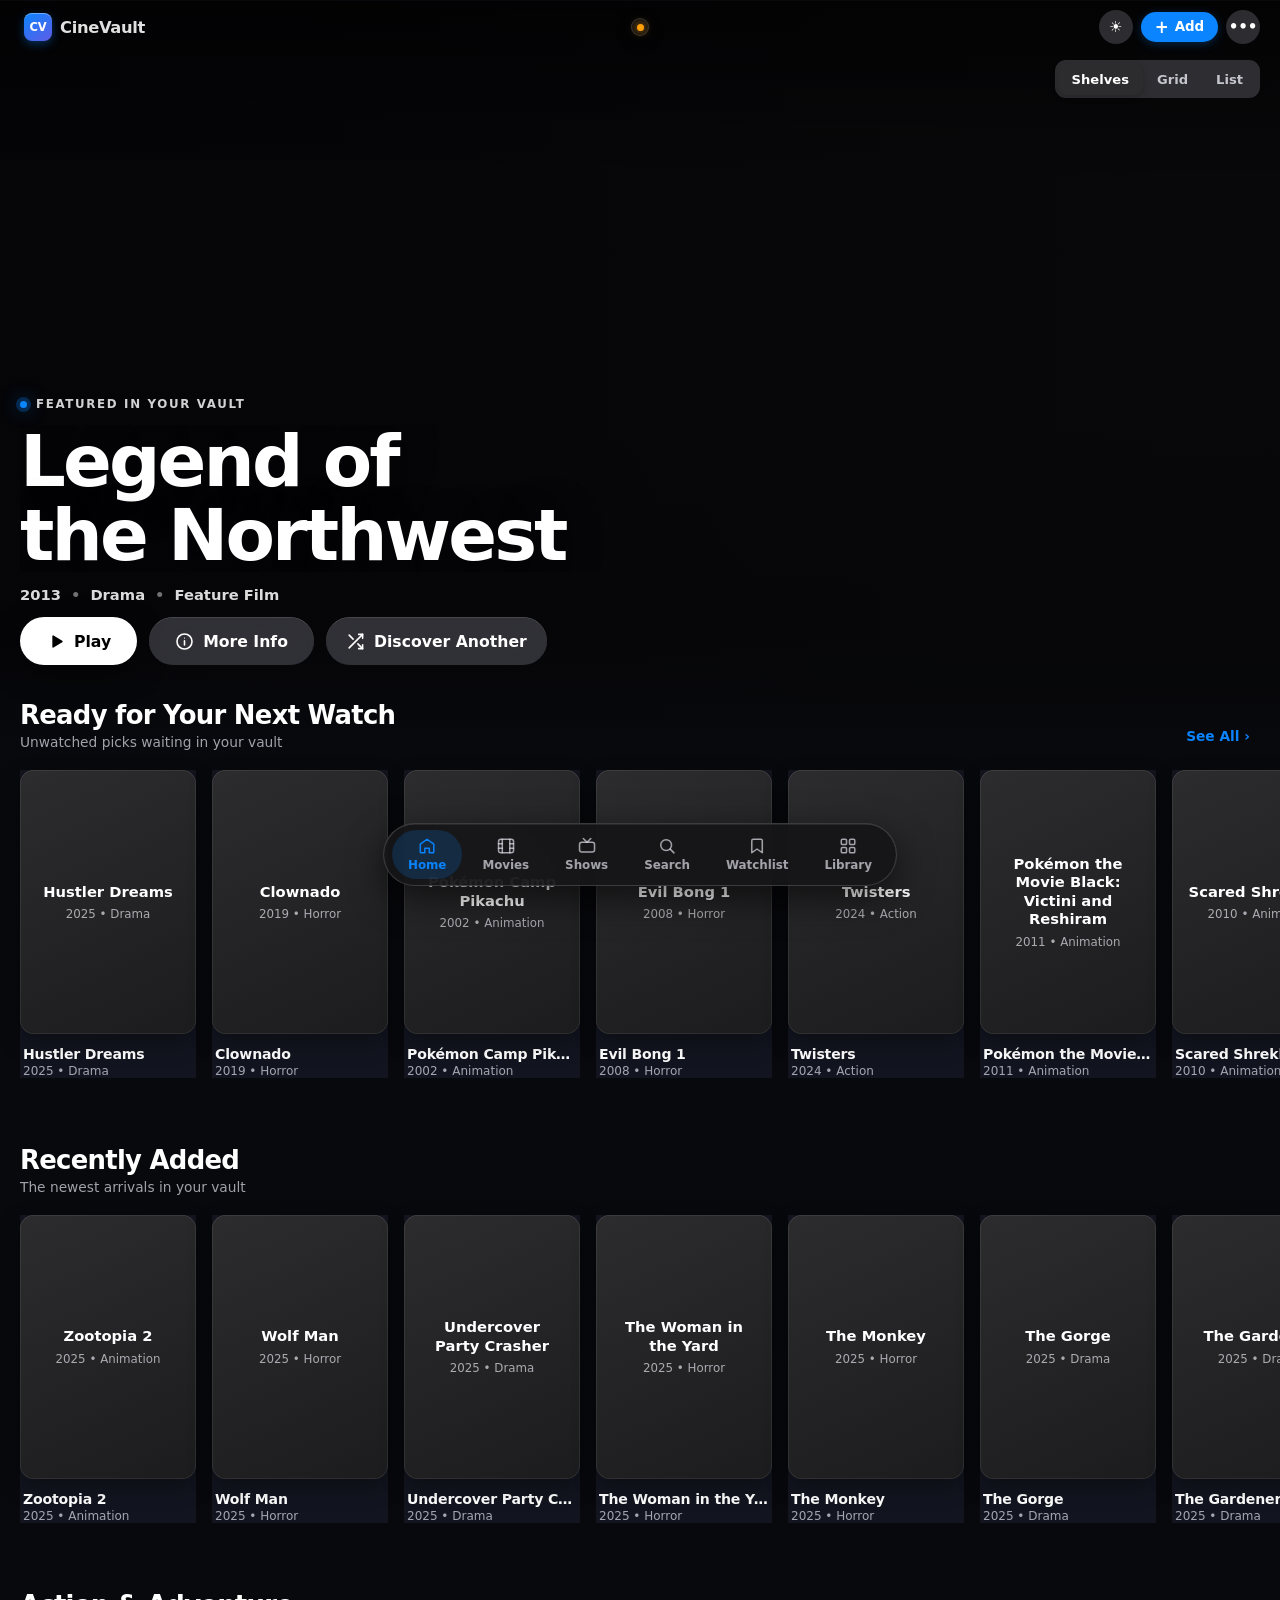
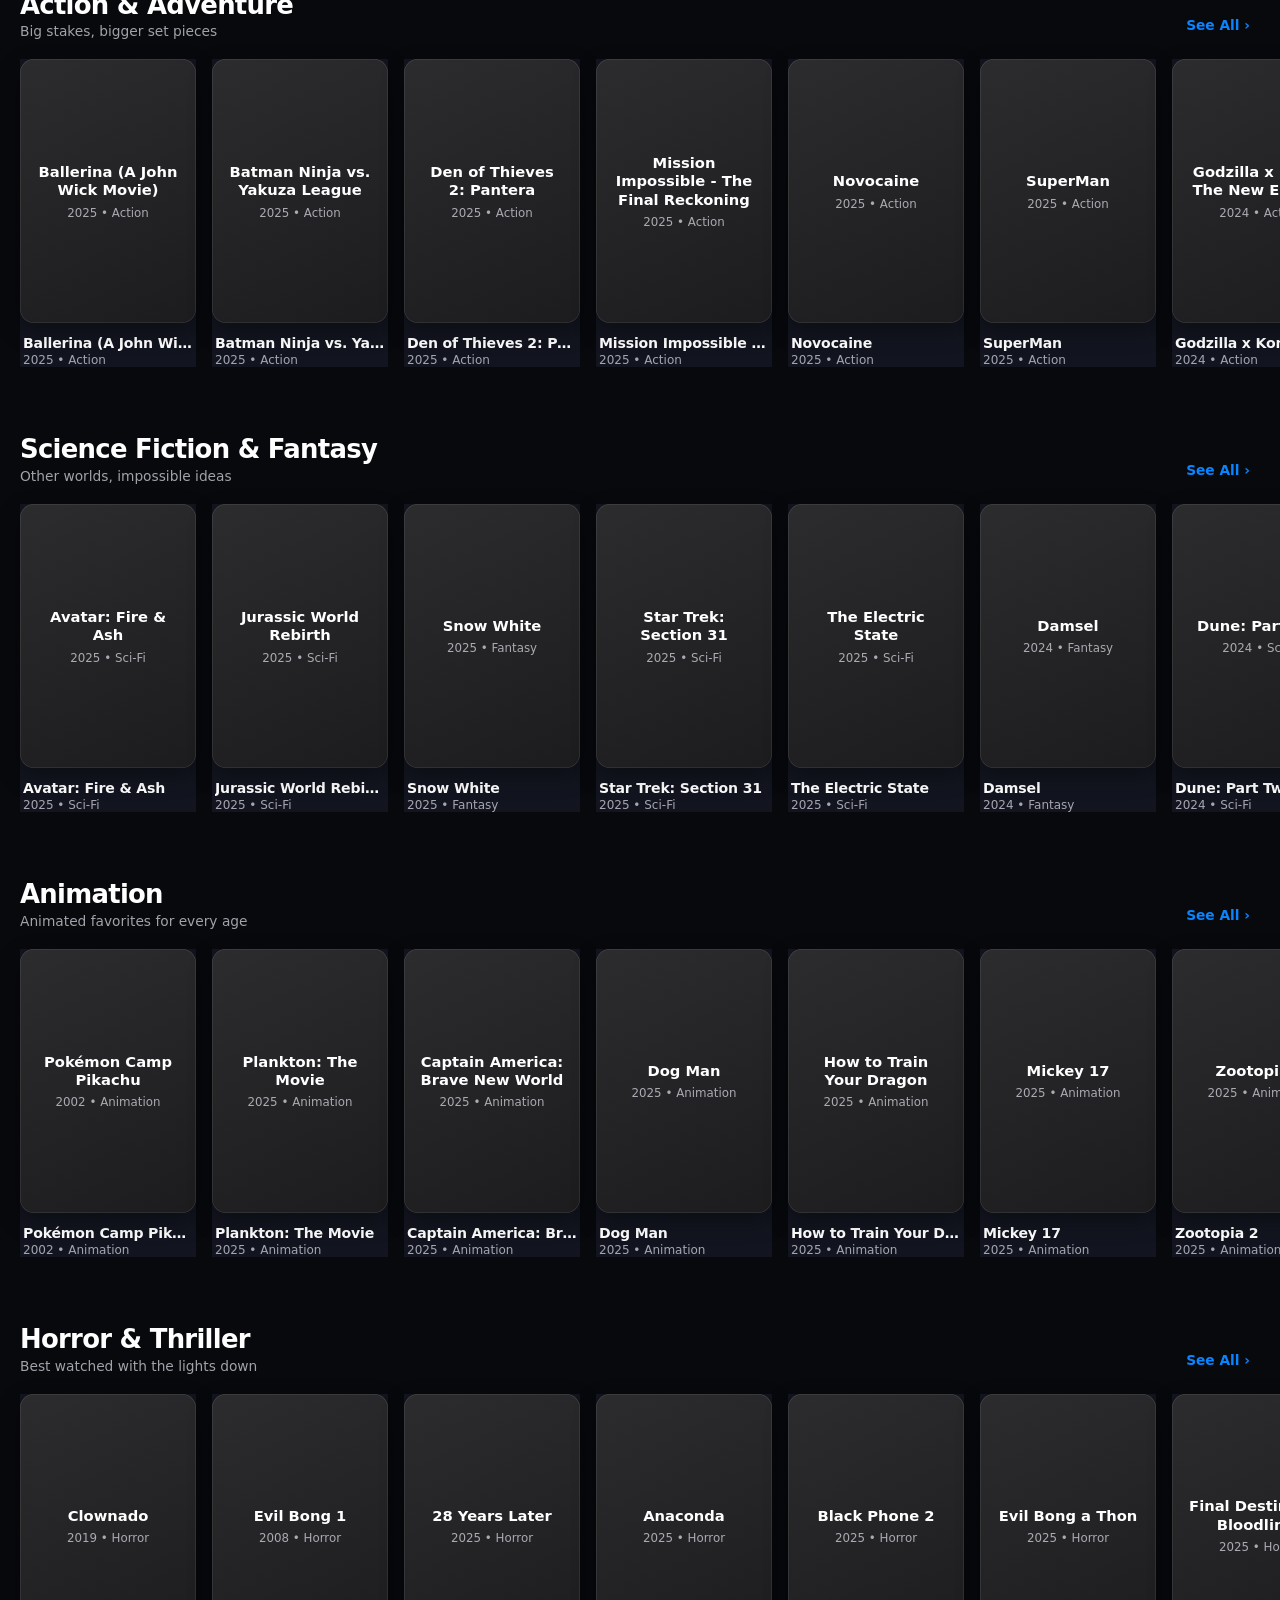
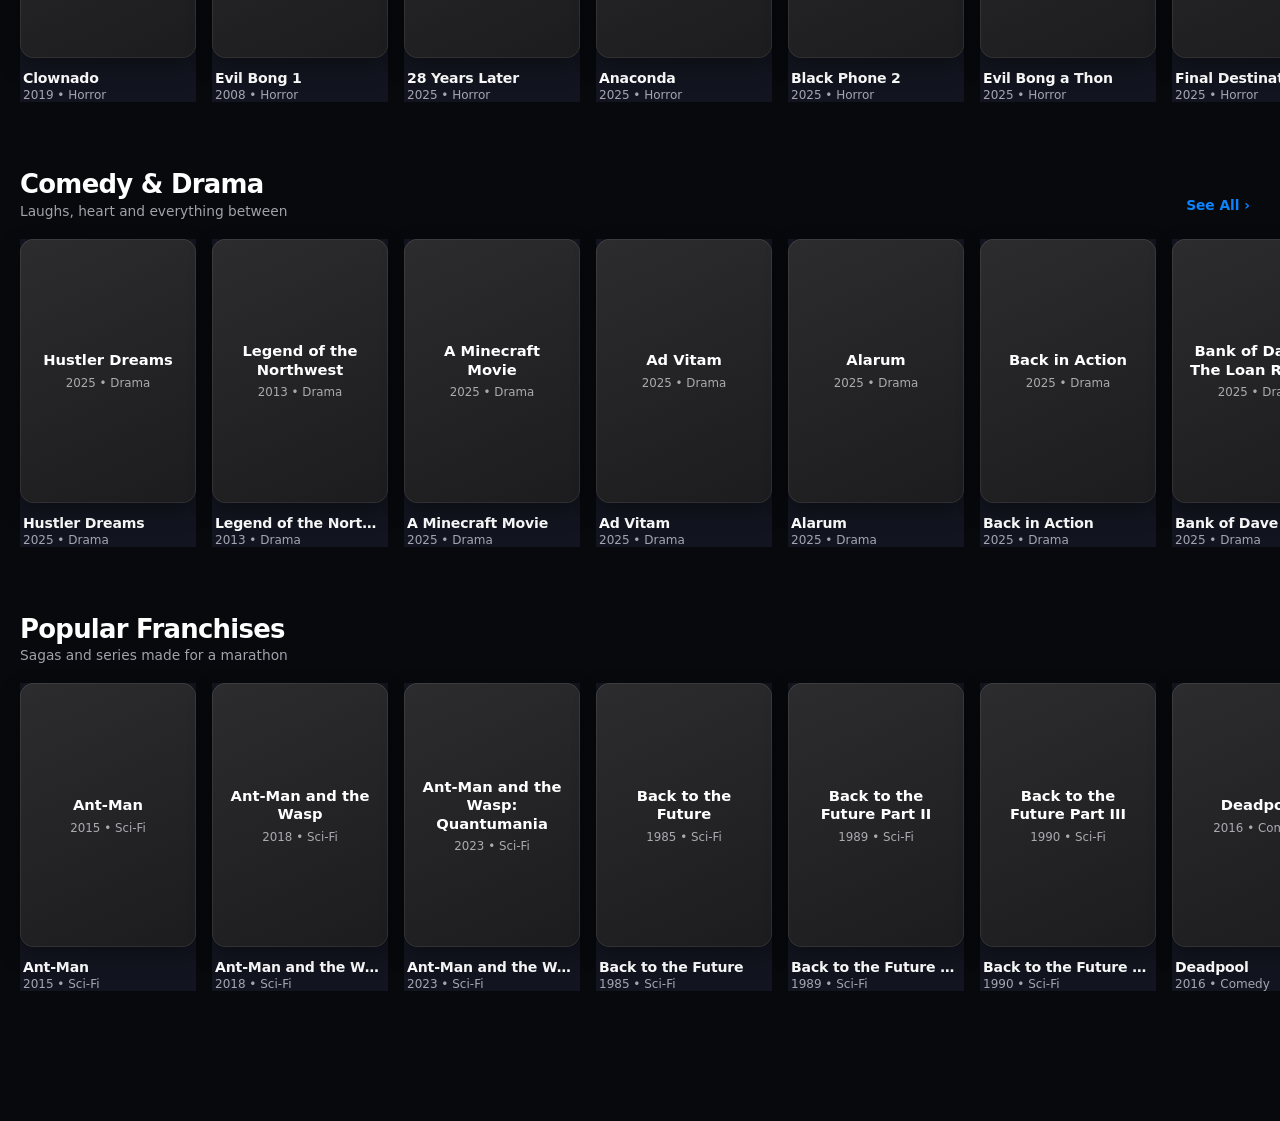
==== commit 3d4d3a67: "Rename cinevault-V9_19.html to index.html" ====
--- a/index.html
+++ b/index.html
@@ -4,6 +4,9 @@
   <meta charset="UTF-8" />
   <meta name="viewport" content="width=device-width, initial-scale=1.0, viewport-fit=cover" />
   <title>CineVault — Private Media Library</title>
+  <meta name="theme-color" content="#08090d" />
+  <meta name="color-scheme" content="dark light" />
+  <link rel="icon" type="image/svg+xml" href="data:image/svg+xml,%3Csvg xmlns='http://www.w3.org/2000/svg' viewBox='0 0 64 64'%3E%3Cdefs%3E%3ClinearGradient id='g' x1='0' y1='0' x2='1' y2='1'%3E%3Cstop stop-color='%23ff4b55'/%3E%3Cstop offset='1' stop-color='%239b0712'/%3E%3C/linearGradient%3E%3C/defs%3E%3Crect width='64' height='64' rx='15' fill='%230d1018'/%3E%3Crect x='3' y='3' width='58' height='58' rx='13' fill='url(%23g)'/%3E%3Cpath d='M41 19a18 18 0 1 0 0 26l-6-6a10 10 0 1 1 0-14z' fill='white'/%3E%3Cpath d='M43 19h5v26h-5z' fill='white'/%3E%3C/svg%3E" />
   <style>
     :root {
       /* iOS System Dark Mode Tokens */
@@ -209,9 +212,9 @@
     }
 
     .dynamic-island:hover {
-      transform: scale(1.03);
-      padding: 0 18px;
-      background: #16161b;
+      transform: none;
+      padding: 0;
+      background: #0d0d10;
     }
 
     .dot {
@@ -227,6 +230,11 @@
     .dot.done {
       background: var(--ios-green);
       box-shadow: 0 0 8px var(--ios-green);
+    }
+
+    .dot.error {
+      background: #ef4444;
+      box-shadow: 0 0 8px #ef4444;
     }
 
     .ios-nav-right {
@@ -1961,6 +1969,17 @@
       background: rgba(255,255,255,.1);
       color: #fff;
     }
+    .clean-watchlist-btn {
+      background: rgba(255,255,255,.08);
+      color: #f1f1f5;
+      border: 1px solid rgba(255,255,255,.16);
+    }
+    .clean-watchlist-btn.is-saved {
+      background: rgba(65,190,125,.16);
+      border-color: rgba(85,214,139,.38);
+      color: #75e4a5;
+    }
+    .clean-rating { color: #f4c76a; font-weight: 700; }
     .clean-detail-options {
       display: none;
       margin-top: 22px;
@@ -2826,6 +2845,8 @@
       transform: scale(1.1) !important;
     }
 
+    .cv-resume-actions { display:flex; flex-wrap:wrap; gap:6px; margin-top:5px; }
+    .cv-resume-actions .cv-resume-clear { margin:0; }
     .cv-card--resume .cv-progress {
       left: 62px;
       right: 14px;
@@ -2835,6 +2856,25 @@
     .cv-card-caption {
       padding: 12px 3px 0;
       min-width: 0;
+    }
+
+    .cv-resume-clear {
+      margin-top: 7px;
+      padding: 5px 9px;
+      border: 1px solid var(--border-color, rgba(255,255,255,0.14));
+      border-radius: 999px;
+      background: rgba(255,255,255,0.055);
+      color: var(--text-secondary);
+      font: inherit;
+      font-size: 0.7rem;
+      line-height: 1.2;
+      cursor: pointer;
+      transition: background 0.18s ease, color 0.18s ease, border-color 0.18s ease;
+    }
+    .cv-resume-clear:hover {
+      background: rgba(255,255,255,0.12);
+      color: var(--text-primary);
+      border-color: rgba(255,255,255,0.28);
     }
 
     .cv-card-title {
@@ -3087,7 +3127,242 @@
   outline-offset: 2px;
 }
 
+/* Dedicated Search tab and compact status indicator */
+.search-page-panel { display:none; width:100%; max-width:1100px; margin:0 auto; padding:clamp(110px, 24vh, 220px) var(--cv-gutter) 28px; justify-content:center; box-sizing:border-box; }
+.search-page-panel.active { display:flex; }
+.search-page-panel.active.has-query { padding-top:28px; }
+.search-page-bar { width:100%; max-width:680px; min-height:56px; }
+.search-page-bar input { width:100%; }
+.search-page-hint { display:none !important; }
+body.search-mode .ios-filter-group, body.search-mode .ios-large-header { display:none !important; }
+body.search-mode #spotlight { display:none !important; }
+#statusText { display:none !important; }
+.dynamic-island { min-width:18px; width:18px; height:18px; padding:0; justify-content:center; cursor:default; }
+.dynamic-island .dot { margin:0; }
+
+
+/* =========================================================
+   CineVault V9.17 — finishing polish & responsive refinement
+   Additive-only styles; existing layout and behavior preserved.
+   ========================================================= */
+:root {
+  --cv-polish-ease: cubic-bezier(.2, .8, .2, 1);
+}
+
+html {
+  scroll-behavior: smooth;
+  -webkit-text-size-adjust: 100%;
+  text-size-adjust: 100%;
+}
+
+body {
+  -webkit-tap-highlight-color: transparent;
+  overscroll-behavior-x: none;
+}
+
+/* Keep interactions feeling consistent without adding visual noise. */
+button, a, input, select, textarea,
+.nf-card, .cv-card, .cv-btn, .nav-tab {
+  -webkit-tap-highlight-color: transparent;
+}
+
+button, .cv-btn, .nav-tab, .ios-seg-btn {
+  transition-property: background-color, color, border-color, box-shadow, opacity, transform;
+  transition-duration: .18s;
+  transition-timing-function: var(--cv-polish-ease);
+}
+
+@media (hover: hover) and (pointer: fine) {
+  .nf-card, .cv-card {
+    transition: transform .24s var(--cv-polish-ease), opacity .2s ease, filter .2s ease;
+  }
+  .nf-card:hover, .cv-card:hover {
+    transform: translateY(-3px);
+  }
+  button:not(:disabled):hover, .cv-btn:hover, .nav-tab:hover {
+    filter: brightness(1.08);
+  }
+}
+
+/* Avoid accidental horizontal page scrolling on narrow screens. */
+@media (max-width: 600px) {
+  html, body {
+    max-width: 100%;
+    overflow-x: hidden;
+  }
+  body {
+    padding-bottom: env(safe-area-inset-bottom, 0px);
+  }
+  .ios-navbar {
+    padding-top: env(safe-area-inset-top, 0px);
+  }
+  .ios-navbar-inner {
+    min-width: 0;
+    gap: 8px;
+  }
+  .ios-nav-left, .ios-nav-right {
+    min-width: 0;
+  }
+  .dynamic-island {
+    flex: 0 0 18px;
+  }
+  .search-page-panel {
+    padding-left: max(14px, env(safe-area-inset-left));
+    padding-right: max(14px, env(safe-area-inset-right));
+  }
+  .modal {
+    max-width: calc(100vw - 20px);
+    max-height: calc(100dvh - 24px - env(safe-area-inset-top, 0px));
+    overflow-y: auto;
+    overscroll-behavior: contain;
+  }
+  .grid {
+    grid-template-columns: repeat(2, minmax(0, 1fr));
+  }
+  .cv-lane, .row-track {
+    overscroll-behavior-x: contain;
+    -webkit-overflow-scrolling: touch;
+  }
+}
+
+@media (max-width: 380px) {
+  :root { --cv-gutter: 12px; }
+  .cv-lane { --cv-card-w: 126px; }
+  .cv-lane--resume { --cv-card-w: 150px; }
+  .grid { gap: 18px 9px; }
+  .nav-tab { padding-left: 8px; padding-right: 8px; }
+  .dynamic-island { display: none; }
+}
+
+/* Respect the operating system's motion/accessibility preference. */
+@media (prefers-reduced-motion: reduce) {
+  html { scroll-behavior: auto !important; }
+  *, *::before, *::after {
+    animation-duration: .01ms !important;
+    animation-iteration-count: 1 !important;
+    transition-duration: .01ms !important;
+    scroll-behavior: auto !important;
+  }
+}
+
+/* =========================================================
+   CineVault V9.18 — cross-device / cross-browser compatibility
+   Progressive enhancement: baseline rules first, newer features gated.
+   ========================================================= */
+html {
+  min-height: 100%;
+  overflow-x: clip;
+  -webkit-overflow-scrolling: touch;
+}
+body {
+  min-height: 100vh;
+  min-height: 100dvh;
+  width: 100%;
+  overflow-x: clip;
+}
+*, *::before, *::after { box-sizing: border-box; }
+img, video, iframe, canvas, svg { max-width: 100%; }
+button, input, select, textarea { font: inherit; }
+button, a, input, select, textarea { touch-action: manipulation; }
+
+/* Older engines ignore unsupported dynamic viewport units. */
+.modal {
+  max-height: calc(100vh - 24px);
+  max-height: calc(100dvh - 24px - env(safe-area-inset-top, 0px) - env(safe-area-inset-bottom, 0px));
+  overflow-y: auto;
+  overscroll-behavior: contain;
+  -webkit-overflow-scrolling: touch;
+}
+
+/* Tablets and compact laptops. */
+@media (min-width: 781px) and (max-width: 1100px) {
+  :root { --cv-gutter: clamp(18px, 3vw, 30px); }
+  .grid { grid-template-columns: repeat(auto-fill, minmax(150px, 1fr)); gap: 22px 14px; }
+  .cv-lane { --cv-card-w: 166px; }
+  .cv-lane--resume { --cv-card-w: 190px; }
+}
+
+/* Phones: safe-area aware, readable controls, and no tiny form text on iOS. */
+@media (max-width: 780px) {
+  html, body { width: 100%; overflow-x: clip; }
+  input, select, textarea { font-size: 16px; }
+  button, .cv-btn, .nav-tab, .ios-seg-btn { min-height: 42px; }
+  .modal {
+    width: min(100% - 16px, 680px);
+    max-width: calc(100vw - 16px);
+    margin-left: auto;
+    margin-right: auto;
+  }
+  .ios-navbar-inner { padding-left: max(12px, env(safe-area-inset-left, 0px)); padding-right: max(12px, env(safe-area-inset-right, 0px)); }
+  .grid { grid-template-columns: repeat(2, minmax(0, 1fr)); }
+  .nf-card, .cv-card { min-width: 0; }
+  .cv-lane, .row-track { scrollbar-width: none; }
+  .cv-lane::-webkit-scrollbar, .row-track::-webkit-scrollbar { display: none; }
+}
+
+/* Very narrow phones. */
+@media (max-width: 360px) {
+  :root { --cv-gutter: 10px; }
+  .grid { grid-template-columns: repeat(2, minmax(0, 1fr)); gap: 16px 8px; }
+  .cv-lane { --cv-card-w: 116px; }
+  .cv-lane--resume { --cv-card-w: 140px; }
+  .modal { width: calc(100vw - 12px); max-width: calc(100vw - 12px); }
+}
+
+/* Landscape phones: preserve usable vertical space for navigation and dialogs. */
+@media (max-width: 900px) and (orientation: landscape) {
+  .modal {
+    max-height: calc(100vh - 12px);
+    max-height: calc(100dvh - 12px - env(safe-area-inset-top, 0px) - env(safe-area-inset-bottom, 0px));
+  }
+  #spotlight.ios-hero-card { height: min(78vh, 620px); }
+  .search-page-panel { padding-top: clamp(72px, 12vh, 120px); }
+}
+
+/* Large displays and televisions: comfortable viewing distance and remote focus. */
+@media (min-width: 1500px) {
+  :root { --cv-gutter: clamp(34px, 4vw, 76px); }
+  .ios-navbar-inner { max-width: 2100px; margin-left: auto; margin-right: auto; }
+  .grid { grid-template-columns: repeat(auto-fill, minmax(190px, 1fr)); gap: 30px 22px; }
+  .cv-lane { --cv-card-w: 220px; }
+  .cv-lane--resume { --cv-card-w: 250px; }
+  .swimlanes-wrap { gap: 44px; }
+}
+@media (min-width: 1500px) and (pointer: coarse), (min-width: 1500px) and (hover: none) {
+  button, a, .nf-card, .cv-card, [tabindex] { scroll-margin: 100px; }
+  button, .cv-btn, .nav-tab { min-height: 48px; }
+  button:focus, a:focus, [tabindex]:focus {
+    outline: 3px solid var(--gold, #f5c518);
+    outline-offset: 4px;
+  }
+}
+
+/* Keyboard and TV remote users get a clear focus state even without :focus-visible. */
+@supports not selector(:focus-visible) {
+  button:focus, a:focus, input:focus, select:focus, textarea:focus, [tabindex]:focus {
+    outline: 2px solid var(--gold, #f5c518);
+    outline-offset: 3px;
+  }
+}
+
+/* Backdrop blur is decorative; retain opaque surfaces when unsupported. */
+@supports not ((backdrop-filter: blur(2px)) or (-webkit-backdrop-filter: blur(2px))) {
+  .ios-navbar, .modal, .dynamic-island {
+    background-color: var(--surface, #12151f);
+  }
+}
+
+@media (prefers-contrast: more) {
+  :root { --border: rgba(255,255,255,.28); --border-strong: rgba(255,255,255,.42); }
+  button:focus-visible, a:focus-visible, input:focus-visible, select:focus-visible, textarea:focus-visible {
+    outline-width: 3px;
+  }
+}
+
 </style>
+
+
+
 </head>
 <body class="home-mode cv-booting">
   <!-- iOS Frosted Navigation Bar with Dynamic Island Status Capsule -->
@@ -3101,7 +3376,7 @@
       </div>
 
       <!-- Dynamic Island Live Library Capsule -->
-      <div class="dynamic-island" id="posterStatus" onclick="filterToMissingPosters()" title="Tap to inspect missing poster artwork">
+      <div class="dynamic-island" id="posterStatus" title="Library sync status: green = ready, amber = syncing, red = needs attention">
         <span class="dot" id="statusDot"></span>
         <span id="statusText">Syncing posters...</span>
       </div>
@@ -3153,20 +3428,6 @@
       </div>
 
       <div class="ios-search-and-segment">
-        <div class="ios-search-bar">
-          <span class="ios-search-icon">
-            <svg width="15" height="15" viewBox="0 0 24 24" fill="none" stroke="currentColor" stroke-width="2.3" stroke-linecap="round" stroke-linejoin="round"><circle cx="11" cy="11" r="8"></circle><line x1="21" y1="21" x2="16.65" y2="16.65"></line></svg>
-          </span>
-          <input
-            type="text"
-            id="searchInput"
-            placeholder="Movies, Shows, Years, Sagas"
-            oninput="handleSearchInput()"
-          />
-          <span class="search-kbd-hint" id="searchKbdHint">/</span>
-          <button class="search-clear-btn" id="searchClearBtn" onclick="clearSearchInput()" title="Clear search">&times;</button>
-        </div>
-
         <div class="ios-segmented" role="group" aria-label="View Switcher">
           <button class="ios-seg-btn active" id="viewRowsBtn" onclick="setViewMode('rows')">Shelves</button>
           <button class="ios-seg-btn" id="viewGridBtn" onclick="setViewMode('grid')">Grid</button>
@@ -3178,6 +3439,16 @@
 
   <!-- Main Content Stage -->
   <main id="mainStage">
+    <section class="search-page-panel" id="searchPagePanel" aria-label="Search your vault">
+      <div class="ios-search-bar search-page-bar">
+        <span class="ios-search-icon">
+          <svg width="15" height="15" viewBox="0 0 24 24" fill="none" stroke="currentColor" stroke-width="2.3" stroke-linecap="round" stroke-linejoin="round"><circle cx="11" cy="11" r="8"></circle><line x1="21" y1="21" x2="16.65" y2="16.65"></line></svg>
+        </span>
+        <input type="text" id="searchInput" placeholder="Search movies, shows, years..." oninput="handleSearchInput()" autocomplete="off" />
+        <span class="search-kbd-hint" id="searchKbdHint">/</span>
+        <button class="search-clear-btn" id="searchClearBtn" onclick="clearSearchInput()" title="Clear search">&times;</button>
+      </div>
+    </section>
     <!-- iOS App Store / Apple TV+ Editorial Hero Card -->
     <section class="ios-hero-card" id="spotlight"></section>
 
@@ -3268,6 +3539,10 @@
     <button class="nav-tab" data-tab="shows" onclick="switchNavTab('shows')">
       <svg viewBox="0 0 24 24" fill="none" stroke="currentColor" stroke-linecap="round" stroke-linejoin="round"><rect x="2" y="7" width="20" height="13" rx="3"/><polyline points="17 2 12 7 7 2"/></svg>
       <span>Shows</span>
+    </button>
+    <button class="nav-tab" data-tab="search" onclick="switchNavTab('search')" aria-label="Search">
+      <svg viewBox="0 0 24 24" fill="none" stroke="currentColor" stroke-linecap="round" stroke-linejoin="round"><circle cx="10.8" cy="10.8" r="7.2"/><path d="m16.2 16.2 5 5"/></svg>
+      <span>Search</span>
     </button>
     <button class="nav-tab" data-tab="watchlist" onclick="switchNavTab('watchlist')">
       <svg viewBox="0 0 24 24" fill="none" stroke="currentColor" stroke-linecap="round" stroke-linejoin="round"><path d="M19 21l-7-5-7 5V5a2 2 0 0 1 2-2h10a2 2 0 0 1 2 2z"/></svg>
@@ -3967,8 +4242,6 @@
   ["drv-516","Final Destination 1 - Horror",2000,"movie","Horror","https://drive.google.com/file/d/1GYXu7aVI3dQOC2UDtic97I8TyY1tP3jJ/view?usp=drivesdk"],
   ["drv-517","Final Destination 2 - Horror",2003,"movie","Horror","https://drive.google.com/file/d/1P32OsQ5j-BGZnFowaWTgqNmD3t4DQLKU/view?usp=drivesdk"],
   ["drv-518","Air Bud: Seventh Inning Fetch",2002,"movie","Comedy","https://drive.google.com/file/d/1PszQGqQVG0DGL4H9a5yPsJ-zZlKmmzhx/view?usp=drivesdk"],
-  ["drv-519","Digimon Tamers Movie 1 Battle of Adventurers Eng",2001,"movie","Animation","https://drive.google.com/file/d/1t3hoWFQFRSwDafSA7bMFNcdDXrb5UbiS/view?usp=drivesdk"],
-  ["drv-520","Digimon Tamers Movie 2 Runaway Locomon Eng",2002,"movie","Animation","https://drive.google.com/file/d/1IlSt_-Mk7IrJtcNTxJ_DYaT5m0asoWDz/view?usp=drivesdk"],
   ["drv-521","Faster",2010,"movie","Drama","https://drive.google.com/file/d/10jx2aHhwV1hYM-zhdhpWtCt40dEryY_P/view?usp=drivesdk"],
   ["drv-522","Grown Ups",2010,"movie","Comedy","https://drive.google.com/file/d/1HmS-RayjDvJgpxcIl0tFrS2aWRhgALXv/view?usp=drivesdk"],
   ["drv-523","Gulliver's Travels",2010,"movie","Drama","https://drive.google.com/file/d/1kGOa9dKoBe1Qo1jg8S9WOf3PlTFs9Pxj/view?usp=drivesdk"],
@@ -4462,6 +4735,12 @@
       posterCache = { ...legacyPosters, ...currentPosters };
       userState = JSON.parse(localStorage.getItem(STATE_CACHE_KEY) || "{}");
       customItems = JSON.parse(localStorage.getItem(CUSTOM_ITEMS_KEY) || "[]");
+      // Clear the existing TV-show catalog while keeping the Shows tab and add-show workflow.
+      const movieOnlyCustomItems = customItems.filter((item) => item.type !== "show");
+      if (movieOnlyCustomItems.length !== customItems.length) {
+        customItems = movieOnlyCustomItems;
+        localStorage.setItem(CUSTOM_ITEMS_KEY, JSON.stringify(customItems));
+      }
       deletedIds = JSON.parse(localStorage.getItem(DELETED_IDS_KEY) || "[]");
       linkHealth = JSON.parse(localStorage.getItem(LINK_HEALTH_KEY) || "{}");
       tmdbApiKey = localStorage.getItem(TMDB_API_KEY_STORAGE) || TMDB_API_KEY_DEFAULT;
@@ -4470,9 +4749,18 @@
       }
     } catch (e) {}
 
+    // Owner-supplied poster artwork for titles whose automatic poster lookup failed.
+    const POSTER_OVERRIDES = {
+      "drv-385": "https://encrypted-tbn0.gstatic.com/images?q=tbn:ANd9GcSBGAgwq6drI0FyImcYEbCnLVIgphuu_c9mxTJrUIvj_g\u0026s=10", // Evil Bong 1
+      "drv-439": "https://encrypted-tbn0.gstatic.com/images?q=tbn:ANd9GcRg35HLMZaRH17riWQEigYupKh8UAWpdBszVEu5-BUY8A\u0026s=10", // Pokémon Camp Pikachu
+      "drv-600": "https://encrypted-tbn0.gstatic.com/images?q=tbn:ANd9GcTQ6FUvzyS5do4iy9ytFG3yJl9uoLiudgcTTY3_Q9Gtbw\u0026s=10", // Legend of the Northwest
+      "drv-741": "https://encrypted-tbn0.gstatic.com/images?q=tbn:ANd9GcRQnVr6RCGQ_bUGANHK5oEpvPMymZK5pGrbzY3zhDlkEA\u0026s=10", // Clownado
+      "drv-946": "https://encrypted-tbn0.gstatic.com/images?q=tbn:ANd9GcRsDTgNtcykkDFAShVMVb_K7y40u1npB2sG1NoaWEAA9Q\u0026s=10" // Hustler Dreams
+    };
+
     const deletedSet = new Set(deletedIds);
 
-    let library = [...RAW_MOVIES, ...customItems]
+    let library = [...RAW_MOVIES.filter((item) => item.type !== "show"), ...customItems]
       .filter((item) => !deletedSet.has(item.id))
       .map((item) => {
         const saved = userState[item.id] || {};
@@ -4480,7 +4768,7 @@
           ...item,
           driveUrl: saved.customDriveUrl || item.driveUrl,
           status: saved.status || item.status || "unwatched",
-          poster: saved.customPoster || posterCache[item.id] || item.poster || "",
+          poster: saved.customPoster || POSTER_OVERRIDES[item.id] || posterCache[item.id] || item.poster || "",
           description: saved.customDescription !== undefined ? saved.customDescription : (item.description || "")
         };
       });
@@ -4489,6 +4777,7 @@
     let viewMode = "rows"; // "rows" | "grid" | "list"
     let activeNavTab = "home";
     let heroLocked = false; // becomes true once the user picks a featured title themselves
+    let featuredSeenIds = new Set(); // prevents repeats until the current library cycle is exhausted
     let spotlightItem = pickFeatured();
     let activePlayerItemId = null;
     let pendingDeleteMode = null;
@@ -4549,10 +4838,16 @@
       if (!url) return "";
       try {
         const parsed = new URL(url, window.location.href);
+        const host = parsed.hostname.toLowerCase();
         const path = parsed.pathname.replace(/\/t\/p\/(?:w\d+|original)\//i, "/t/p/*/");
-        return parsed.hostname.toLowerCase() + path.toLowerCase();
+        // Google encrypted thumbnails all use the same /images path; their query
+        // string contains the unique image token, so retain it for deduplication.
+        if (host === "encrypted-tbn0.gstatic.com" || host.endsWith(".gstatic.com")) {
+          return host + path.toLowerCase() + "?" + parsed.searchParams.toString();
+        }
+        return host + path.toLowerCase();
       } catch (e) {
-        return String(url).split("?")[0].toLowerCase();
+        return String(url).toLowerCase();
       }
     }
 
@@ -4631,6 +4926,7 @@
     // --- Navigation Tabs & View Mode Switcher ---
     function setActiveTabUI(tabName) {
       activeNavTab = tabName;
+      document.body.classList.toggle("search-mode", tabName === "search");
       document.querySelectorAll(".nav-tab").forEach((btn) => {
         btn.classList.toggle("active", btn.dataset.tab === tabName);
       });
@@ -4642,9 +4938,12 @@
         movies: ["Movies", "Feature Films in Your Vault"],
         shows: ["Shows & Specials", "TV Series, Miniseries & Complete Folders"],
         watchlist: ["Watchlist", "Currently Watching & Queued Titles"],
-        all: ["Library", "Complete A–Z Catalog & Inspector"]
+        all: ["Library", "Complete A–Z Catalog & Inspector"],
+        search: ["Search", "Find anything in your personal vault"]
       };
       const pair = map[tabName] || map.home;
+      const searchPanel = document.getElementById("searchPagePanel");
+      if (searchPanel) searchPanel.classList.toggle("active", tabName === "search");
       if (headingEl) headingEl.textContent = pair[0];
       if (subEl) subEl.textContent = pair[1];
     }
@@ -4653,6 +4952,7 @@
       setActiveTabUI(tabName);
       document.getElementById("searchInput").value = "";
       document.getElementById("searchClearBtn").classList.remove("visible");
+      document.getElementById("searchPagePanel")?.classList.remove("has-query");
       selectedGenre = "All";
       document.getElementById("qualityFilter").value = "all";
       document.getElementById("posterFilter").value = "all";
@@ -4675,10 +4975,11 @@
         document.getElementById("typeFilter").value = "all";
         document.getElementById("statusFilter").value = "watching";
         setViewMode("grid");
-      } else if (tabName === "all") {
+      } else if (tabName === "all" || tabName === "search") {
         document.getElementById("typeFilter").value = "all";
         document.getElementById("statusFilter").value = "all";
         setViewMode("grid");
+        if (tabName === "search") setTimeout(() => document.getElementById("searchInput")?.focus(), 80);
       }
       renderGenres();
       renderCatalog();
@@ -4706,8 +5007,10 @@
     function handleSearchInput() {
       const input = document.getElementById("searchInput");
       const clearBtn = document.getElementById("searchClearBtn");
-      clearBtn.classList.toggle("visible", input.value.trim().length > 0);
-      if (input.value.trim().length > 0 && viewMode === "rows") {
+      const hasQuery = input.value.trim().length > 0;
+      clearBtn.classList.toggle("visible", hasQuery);
+      document.getElementById("searchPagePanel")?.classList.toggle("has-query", hasQuery);
+      if (hasQuery && viewMode === "rows") {
         viewMode = "grid";
         document.getElementById("viewRowsBtn").classList.remove("active");
         document.getElementById("viewGridBtn").classList.add("active");
@@ -4720,6 +5023,7 @@
     function clearSearchInput() {
       document.getElementById("searchInput").value = "";
       document.getElementById("searchClearBtn").classList.remove("visible");
+      document.getElementById("searchPagePanel")?.classList.remove("has-query");
       if (!hasActiveFilters() && activeNavTab === "home") {
         setViewMode("rows");
       } else {
@@ -4806,9 +5110,9 @@
 
       isScanningLinks = false;
       scanBtn.disabled = false;
-      statusDot.classList.add("done");
-
       const flaggedCount = getFlaggedItems().length;
+      statusDot.classList.toggle("error", flaggedCount > 0);
+      statusDot.classList.toggle("done", flaggedCount === 0);
       statusText.textContent =
         flaggedCount > 0
           ? `${flaggedCount} broken link${flaggedCount === 1 ? "" : "s"}`
@@ -5113,6 +5417,7 @@
       const nextStatus = m.status === "watched" ? "unwatched" : "watched";
       m.status = nextStatus;
       userState[id] = { ...(userState[id] || {}), status: nextStatus };
+      if (nextStatus === "watched") { delete userState[id].progress; delete userState[id].lastPlayed; }
       saveUserState();
       renderCatalog();
       if (spotlightItem && spotlightItem.id === id) renderSpotlight();
@@ -5202,6 +5507,7 @@
       if (!m) return;
       m.status = newStatus;
       userState[activePlayerItemId] = { ...(userState[activePlayerItemId] || {}), status: newStatus };
+      if (newStatus === "watched") { delete userState[activePlayerItemId].progress; delete userState[activePlayerItemId].lastPlayed; }
       saveUserState();
       renderCatalog();
     }
@@ -5827,6 +6133,76 @@
       return "";
     }
 
+    const DESCRIPTION_CACHE_KEY = "cinevault_descriptions_v1";
+    let descriptionCache = {};
+    try { descriptionCache = JSON.parse(localStorage.getItem(DESCRIPTION_CACHE_KEY) || "{}"); } catch (e) { descriptionCache = {}; }
+
+    async function fetchTmdbDescription(item) {
+      if (!tmdbApiKey) return "";
+      const params = new URLSearchParams({
+        api_key: tmdbApiKey,
+        query: cleanTitleForSearch(item.title),
+        include_adult: "false",
+        language: "en-US",
+        page: "1"
+      });
+      if (item.year) params.set("year", String(item.year));
+      const data = await fetchJsonWithTimeout(`https://api.themoviedb.org/3/search/movie?${params.toString()}`, 9000);
+      if (!data) return null;
+      const results = Array.isArray(data?.results) ? data.results : [];
+      const targetYear = parseInt(item.year, 10) || null;
+      const best = results
+        .map((result) => {
+          const title = result.title || result.original_title || "";
+          const date = result.release_date || "";
+          const year = date ? parseInt(date.slice(0, 4), 10) : null;
+          const similarity = tmdbTitleSimilarity(title, item.title);
+          const yearOkay = !targetYear || !year || Math.abs(year - targetYear) <= 2;
+          return { result, similarity, yearOkay, year };
+        })
+        .filter((match) => match.result.overview && match.similarity >= 0.82 && match.yearOkay)
+        .sort((a, b) => (b.similarity - a.similarity) || (targetYear ? Math.abs((a.year || targetYear) - targetYear) - Math.abs((b.year || targetYear) - targetYear) : 0));
+      return best[0]?.result?.overview?.trim() || "";
+    }
+
+    async function hydrateMissingDescriptions() {
+      const pending = library.filter((item) => item.type !== "show" && !item.description && !Object.prototype.hasOwnProperty.call(descriptionCache, item.id));
+      if (!pending.length) return;
+      let completed = 0;
+      const batchSize = 4;
+      for (let i = 0; i < pending.length; i += batchSize) {
+        const batch = pending.slice(i, i + batchSize);
+        await Promise.all(batch.map(async (item) => {
+          const description = await fetchTmdbDescription(item);
+          if (description) {
+            item.description = description;
+            descriptionCache[item.id] = description;
+            const customRec = customItems.find((entry) => entry.id === item.id);
+            if (customRec) customRec.description = description;
+            const saved = userState[item.id] || {};
+            if (!saved.customDescription) {
+              userState[item.id] = { ...saved, customDescription: description };
+            }
+          } else if (description === "") {
+            // Cache confirmed no-match results; transient network/API failures return null and retry later.
+            descriptionCache[item.id] = "";
+          }
+          completed++;
+        }));
+        try {
+          localStorage.setItem(DESCRIPTION_CACHE_KEY, JSON.stringify(descriptionCache));
+          localStorage.setItem(STATE_CACHE_KEY, JSON.stringify(userState));
+          saveCustomItems();
+        } catch (e) {}
+        if (completed % 20 === 0 || completed === pending.length) {
+          renderCatalog();
+          if (spotlightItem) renderSpotlight();
+        }
+      }
+      const filled = pending.filter((item) => Boolean(item.description)).length;
+      if (filled) showToast(`Added descriptions to ${filled} movie${filled === 1 ? "" : "s"}.`);
+    }
+
     async function hydrateAllPosters(forceRefresh = false) {
       if (isHydratingPosters) {
         showToast("Poster sync is already running...");
@@ -5835,7 +6211,7 @@
 
       const statusDot = document.getElementById("statusDot");
       const statusText = document.getElementById("statusText");
-      statusDot.classList.remove("done");
+      statusDot.classList.remove("done", "error");
 
       if (forceRefresh) {
         posterCache = {};
@@ -5856,7 +6232,7 @@
         if (!item.poster) continue;
         const identity = posterIdentity(item.poster);
         if (!identity) continue;
-        if (seenPosterIdentities.has(identity) && !userState[item.id]?.customPoster) {
+        if (seenPosterIdentities.has(identity) && !userState[item.id]?.customPoster && !POSTER_OVERRIDES[item.id]) {
           item.poster = "";
           delete posterCache[item.id];
           removedDuplicatePoster = true;
@@ -5911,9 +6287,10 @@
         isHydratingPosters = false;
       }
 
-      statusDot.classList.add("done");
       const matchedCount = library.filter((m) => Boolean(m.poster)).length;
       const unmatchedCount = library.length - matchedCount;
+      statusDot.classList.toggle("error", unmatchedCount > 0);
+      statusDot.classList.toggle("done", unmatchedCount === 0);
       statusText.textContent = unmatchedCount
         ? `${matchedCount}/${library.length} Posters Ready • ${unmatchedCount} need matching`
         : `${matchedCount}/${library.length} Posters Ready`;
@@ -5984,32 +6361,57 @@
 
     // --- Featured Title Selection (always drawn from the real library) ---
     function pickFeatured(excludeId) {
-      const notExcluded = (list) => list.filter((m) => m.id !== excludeId);
       const tiers = [
         library.filter((m) => m.poster && m.description && m.status !== "watched" && linkHealth[m.id] !== "flagged"),
         library.filter((m) => m.poster && m.status !== "watched"),
         library.filter((m) => m.poster),
         library
       ];
+      // Use the best available tier, but cycle through every eligible title before repeating.
       for (const tier of tiers) {
-        const candidates = notExcluded(tier);
-        if (candidates.length) return candidates[Math.floor(Math.random() * candidates.length)];
+        let candidates = tier.filter((m) => m.id !== excludeId && !featuredSeenIds.has(m.id));
+        if (!candidates.length) continue;
+        const chosen = candidates[Math.floor(Math.random() * candidates.length)];
+        featuredSeenIds.add(chosen.id);
+        return chosen;
+      }
+      // All eligible titles have appeared. Start a fresh cycle, keeping the current title excluded.
+      featuredSeenIds.clear();
+      for (const tier of tiers) {
+        const candidates = tier.filter((m) => m.id !== excludeId);
+        if (candidates.length) {
+          const chosen = candidates[Math.floor(Math.random() * candidates.length)];
+          featuredSeenIds.add(chosen.id);
+          return chosen;
+        }
       }
       return library[0] || null;
     }
 
     let heroSwapTimer = null;
+    let heroAutoShuffleTimer = null;
+
+    function startFeaturedAutoShuffle() {
+      if (heroAutoShuffleTimer) clearInterval(heroAutoShuffleTimer);
+      // Rotate automatically every 45 seconds; manual Discover Another still works immediately.
+      heroAutoShuffleTimer = setInterval(() => {
+        if (document.hidden || !library.length) return;
+        const playerOpen = document.getElementById("playerBackdrop")?.classList.contains("open");
+        const modalOpen = document.getElementById("modalBackdrop")?.classList.contains("open");
+        if (playerOpen || modalOpen) return;
+        shuffleSpotlight();
+      }, 45000);
+    }
 
     function shuffleSpotlight() {
       if (!library.length) return;
       heroLocked = true;
       const el = document.getElementById("spotlight");
 
-      // Outside the shelves view the hero is hidden: pick a new one and head Home.
-      if (viewMode !== "rows") {
+      // Rotate the featured title without changing the current page, tab, filters, or scroll position.
+      if (viewMode !== "rows" || activeNavTab !== "home") {
         spotlightItem = pickFeatured(spotlightItem && spotlightItem.id);
         renderSpotlight();
-        switchNavTab("home");
         return;
       }
 
@@ -6109,6 +6511,33 @@
       saveUserState();
     }
 
+    function markContinueFinished(id) {
+      const item = library.find((entry) => entry.id === id);
+      if (!item) return;
+      item.status = "watched";
+      const saved = { ...(userState[id] || {}), status: "watched" };
+      delete saved.progress;
+      delete saved.lastPlayed;
+      userState[id] = saved;
+      saveUserState();
+      renderCatalog();
+      showToast(`${item.title} marked as finished`);
+    }
+
+    function clearContinueWatching(id) {
+      const item = library.find((entry) => entry.id === id);
+      if (!item) return;
+      item.status = "unwatched";
+      const saved = { ...(userState[id] || {}) };
+      saved.status = "unwatched";
+      delete saved.progress;
+      delete saved.lastPlayed;
+      userState[id] = saved;
+      saveUserState();
+      renderCatalog();
+      showToast(`Removed ${item.title} from Continue Watching`);
+    }
+
     function timeAgo(ts) {
       const secs = Math.max(0, (Date.now() - ts) / 1000);
       const mins = Math.floor(secs / 60);
@@ -6147,6 +6576,9 @@
       const pct = opts.variant === "resume" ? getProgressPct(m) : null;
       const caption = opts.caption !== undefined ? opts.caption : `${m.year} • ${m.genre}`;
       const safeTitle = escapeHtml(m.title);
+      const resumeClearButton = opts.variant === "resume"
+        ? `<div class="cv-resume-actions"><button class="cv-resume-clear" onclick="event.stopPropagation(); markContinueFinished('${m.id}')" aria-label="Mark ${safeTitle} as finished">Mark finished</button><button class="cv-resume-clear" onclick="event.stopPropagation(); clearContinueWatching('${m.id}')" aria-label="Remove ${safeTitle} from Continue Watching">Remove</button></div>`
+        : "";
 
       return `
         <article class="nf-card cv-card ${opts.variant ? `cv-card--${opts.variant}` : ""} ${isFlagged ? "is-flagged" : ""}">
@@ -6179,6 +6611,7 @@
           <div class="cv-card-caption">
             <div class="cv-card-title" onclick="openModal('${m.id}')" title="${safeTitle}">${safeTitle}</div>
             <div class="cv-card-sub">${caption ? escapeHtml(caption) : "&nbsp;"}</div>
+            ${resumeClearButton}
           </div>
         </article>
       `;
@@ -6205,6 +6638,85 @@
       "ant-man", "spider-man", "mummy", "ghostbusters", "halloween", "deadpool", "toy story", "hobbit"
     ];
     const GENERIC_NOTES = /^(tv special|full drive series folder|chapter|season|miniseries|tv miniseries|ova|anime|\d{4} miniseries)/i;
+
+    const TOP10_RATING_CACHE_KEY = "cinevault_tmdb_top10_ratings_v1";
+    const TOP10_RATING_CACHE_TTL = 12 * 60 * 60 * 1000;
+    let top10RatingCache = {};
+    try { top10RatingCache = JSON.parse(localStorage.getItem(TOP10_RATING_CACHE_KEY) || "{}"); } catch (e) {}
+    let top10HydrationPromise = null;
+
+    function getRatedTop10Items() {
+      const ranked = library
+        .filter((m) => m.type !== "show" && linkHealth[m.id] !== "flagged")
+        .map((m) => ({ item: m, rating: top10RatingCache[m.id] }))
+        .filter((entry) => entry.rating && Number(entry.rating.vote_average) >= 6.5 && Number(entry.rating.vote_count) >= 100)
+        .sort((a, b) => Number(b.rating.vote_average) - Number(a.rating.vote_average)
+          || Number(b.rating.vote_count) - Number(a.rating.vote_count)
+          || String(a.item.title).localeCompare(String(b.item.title)))
+        .slice(0, 10)
+        .map((entry) => entry.item);
+      return ranked;
+    }
+
+    function top10TitleMatch(candidate, item) {
+      const candidateTitle = candidate.title || candidate.original_title || "";
+      const candidateYear = candidate.release_date ? parseInt(candidate.release_date.slice(0, 4), 10) : null;
+      const itemYear = parseInt(item.year, 10) || null;
+      const yearOkay = !candidateYear || !itemYear || Math.abs(candidateYear - itemYear) <= 2;
+      return yearOkay && tmdbTitleSimilarity(candidateTitle, item.title) >= 0.86;
+    }
+
+    async function hydrateTop10Ratings() {
+      if (top10HydrationPromise) return top10HydrationPromise;
+      top10HydrationPromise = (async () => {
+        if (!tmdbApiKey) return;
+        const now = Date.now();
+        const cachedAt = Number(top10RatingCache._updatedAt || 0);
+        if (cachedAt && now - cachedAt < TOP10_RATING_CACHE_TTL && getRatedTop10Items().length >= Math.min(10, library.filter((m) => m.type !== "show").length)) return;
+
+        const movies = library.filter((m) => m.type !== "show" && linkHealth[m.id] !== "flagged");
+        const matched = new Set();
+        const collectPages = async (minimumVotes, pageCount) => {
+          for (let page = 1; page <= pageCount; page++) {
+            const params = new URLSearchParams({
+              api_key: tmdbApiKey,
+              language: "en-US",
+              sort_by: "vote_average.desc",
+              include_adult: "false",
+              include_video: "false",
+              "vote_count.gte": String(minimumVotes),
+              page: String(page)
+            });
+            const data = await fetchJsonWithTimeout(`https://api.themoviedb.org/3/discover/movie?${params.toString()}`, 10000);
+            if (!data || !Array.isArray(data.results)) break;
+            for (const candidate of data.results) {
+              if (Number(candidate.vote_average) < 6.5 || Number(candidate.vote_count) < minimumVotes) continue;
+              for (const item of movies) {
+                if (matched.has(item.id) || !top10TitleMatch(candidate, item)) continue;
+                top10RatingCache[item.id] = {
+                  vote_average: Number(candidate.vote_average),
+                  vote_count: Number(candidate.vote_count),
+                  tmdb_id: candidate.id,
+                  matched_title: candidate.title || candidate.original_title || ""
+                };
+                matched.add(item.id);
+              }
+            }
+            // Stop early once the vault has enough well-supported candidates.
+            if (getRatedTop10Items().length >= 10) break;
+          }
+        };
+
+        // First pass uses a substantial vote-count floor; second pass broadens coverage
+        // without allowing tiny-sample ratings to dominate the shelf.
+        await collectPages(300, 10);
+        if (getRatedTop10Items().length < 10) await collectPages(100, 10);
+        top10RatingCache._updatedAt = Date.now();
+        try { localStorage.setItem(TOP10_RATING_CACHE_KEY, JSON.stringify(top10RatingCache)); } catch (e) {}
+        if (viewMode === "rows") renderCatalog();
+      })().finally(() => { top10HydrationPromise = null; });
+      return top10HydrationPromise;
+    }
 
     function buildCuratedSwimlanes() {
       const lanes = [];
@@ -6234,7 +6746,21 @@
         });
       }
 
-      // 2. Ready for Your Next Watch — unwatched titles, artwork first, shuffled per visit
+      // 2. My List — titles the user has explicitly saved for later.
+      const myListItems = library
+        .filter((m) => Boolean(userState[m.id]?.watchlist))
+        .sort((a, b) => (userState[b.id]?.watchlistAt || 0) - (userState[a.id]?.watchlistAt || 0));
+      if (myListItems.length) {
+        lanes.push({
+          id: "lane-my-list",
+          title: "My List",
+          subtitle: "Saved for a future movie night",
+          items: myListItems,
+          limit: 30
+        });
+      }
+
+      // 3. Ready for Your Next Watch — unwatched titles, artwork first, shuffled per visit
       const heroId = spotlightItem ? spotlightItem.id : null;
       const unwatched = library
         .filter((m) => m.status === "unwatched" && m.id !== heroId)
@@ -6258,23 +6784,19 @@
         });
       }
 
-      // 3. Top 10 in Your Vault
-      const top10Ids = [
-        "drv-004", "drv-126", "drv-020", "drv-015", "drv-064",
-        "drv-024", "drv-016", "drv-158", "drv-098", "drv-131"
-      ];
-      const top10Items = top10Ids.map((id) => library.find((m) => m.id === id)).filter(Boolean);
-      if (top10Items.length >= 5) {
+      // 4. Top 10 in Your Vault — only titles matched to genuinely well-rated TMDB movies.
+      const top10Items = getRatedTop10Items();
+      if (top10Items.length) {
         lanes.push({
           id: "lane-top10",
           title: "Top 10 in Your Vault",
-          subtitle: "The headliners of your collection",
+          subtitle: "Your highest-rated movies, ranked by TMDB rating",
           ranked: true,
-          items: top10Items.slice(0, 10)
+          items: top10Items
         });
       }
 
-      // 4. Recently Added — newest first (added date when known, otherwise vault order)
+      // 5. Recently Added — newest first (added date when known, otherwise vault order)
       const recentlyAdded = [...library].sort((a, b) => {
         const ta = a.addedAt || 0;
         const tb = b.addedAt || 0;
@@ -6487,7 +7009,10 @@
       document.getElementById("resultCount").textContent = `Showing ${filtered.length} of ${library.length} titles`;
 
       if (!filtered.length) {
-        grid.innerHTML = `<div style="grid-column:1/-1; text-align:center; padding:56px 16px; color:var(--text-secondary);">No matching movies or shows found. Try resetting filters or tap <strong>+ Add</strong>.</div>`;
+        const emptyMessage = activeNavTab === "shows"
+          ? `Your Shows tab is ready. Add TV shows here whenever you're ready.`
+          : `No matching movies found. Try resetting filters or tap <strong>+ Add</strong>.`;
+        grid.innerHTML = `<div style="grid-column:1/-1; text-align:center; padding:56px 16px; color:var(--text-secondary);">${emptyMessage}</div>`;
         return;
       }
 
@@ -6580,6 +7105,29 @@
       }
     }
 
+    function toggleWatchlist(id) {
+      const item = library.find((entry) => entry.id === id);
+      if (!item) return;
+      const saved = { ...(userState[id] || {}) };
+      const adding = !saved.watchlist;
+      if (adding) {
+        saved.watchlist = true;
+        saved.watchlistAt = Date.now();
+      } else {
+        delete saved.watchlist;
+        delete saved.watchlistAt;
+      }
+      userState[id] = saved;
+      saveUserState();
+      showToast(adding ? `Added ${item.title} to My List` : `Removed ${item.title} from My List`);
+      if (viewMode === "rows") renderCatalog();
+      const button = document.getElementById(`watchlistBtn-${id}`);
+      if (button) {
+        button.textContent = adding ? "✓ In My List" : "+ My List";
+        button.classList.toggle("is-saved", adding);
+      }
+    }
+
     function openModal(id) {
       const m = library.find((item) => item.id === id);
       if (!m) return;
@@ -6603,11 +7151,13 @@
               <span>${m.year}</span>
               <span>${escapeHtml(m.genre || "Uncategorized")}</span>
               ${m.quality ? `<span>${escapeHtml(m.quality)}</span>` : ""}
+              ${top10RatingCache[m.id]?.vote_average ? `<span class="clean-rating">★ ${Number(top10RatingCache[m.id].vote_average).toFixed(1)} TMDB</span>` : ""}
               ${m.status === "watched" ? `<span class="clean-watched">✓ Watched</span>` : ""}
             </div>
             ${m.description ? `<p class="clean-detail-desc">${escapeHtml(m.description)}</p>` : ""}
             <div class="clean-detail-actions">
               <button class="btn btn-ios-blue clean-play-btn" onclick="watchInSite('${m.id}')">▶ &nbsp;${m.status === "watching" ? "Resume" : "Play"}</button>
+              <button class="btn clean-watchlist-btn ${userState[m.id]?.watchlist ? "is-saved" : ""}" id="watchlistBtn-${m.id}" onclick="toggleWatchlist('${m.id}')">${userState[m.id]?.watchlist ? "✓ In My List" : "+ My List"}</button>
               <button class="btn clean-more-btn" onclick="toggleMovieOptions('${m.id}')">More options</button>
             </div>
             <div class="clean-detail-options" id="movieOptions-${m.id}">
@@ -6686,6 +7236,7 @@
       if (!m) return;
       m.status = newStatus;
       userState[id] = { ...(userState[id] || {}), status: newStatus };
+      if (newStatus === "watched") { delete userState[id].progress; delete userState[id].lastPlayed; }
       saveUserState();
       renderCatalog();
       openModal(id);
@@ -6930,7 +7481,10 @@
     renderGenres();
     renderSpotlight();
     renderCatalog();
+    startFeaturedAutoShuffle();
+    hydrateTop10Ratings();
     hydrateAllPosters(false);
+    hydrateMissingDescriptions();
   </script>
 
 <script>
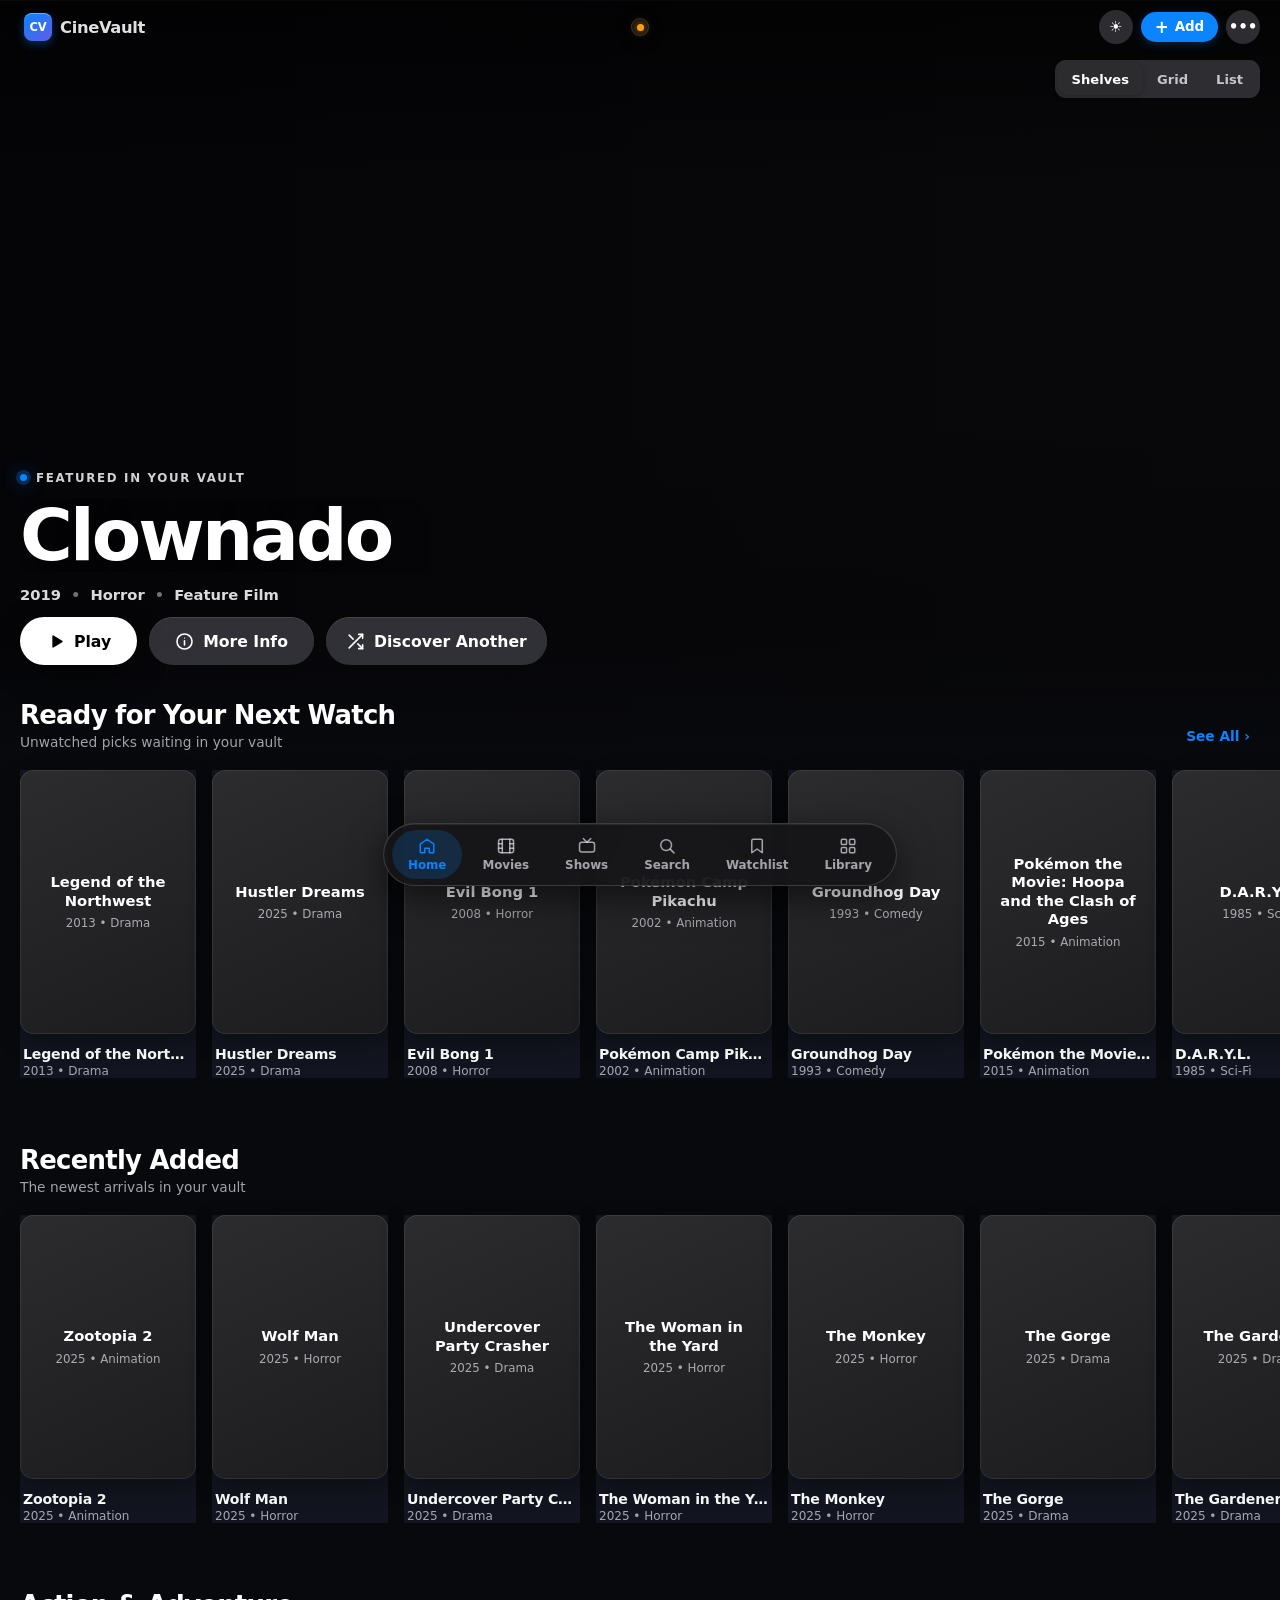
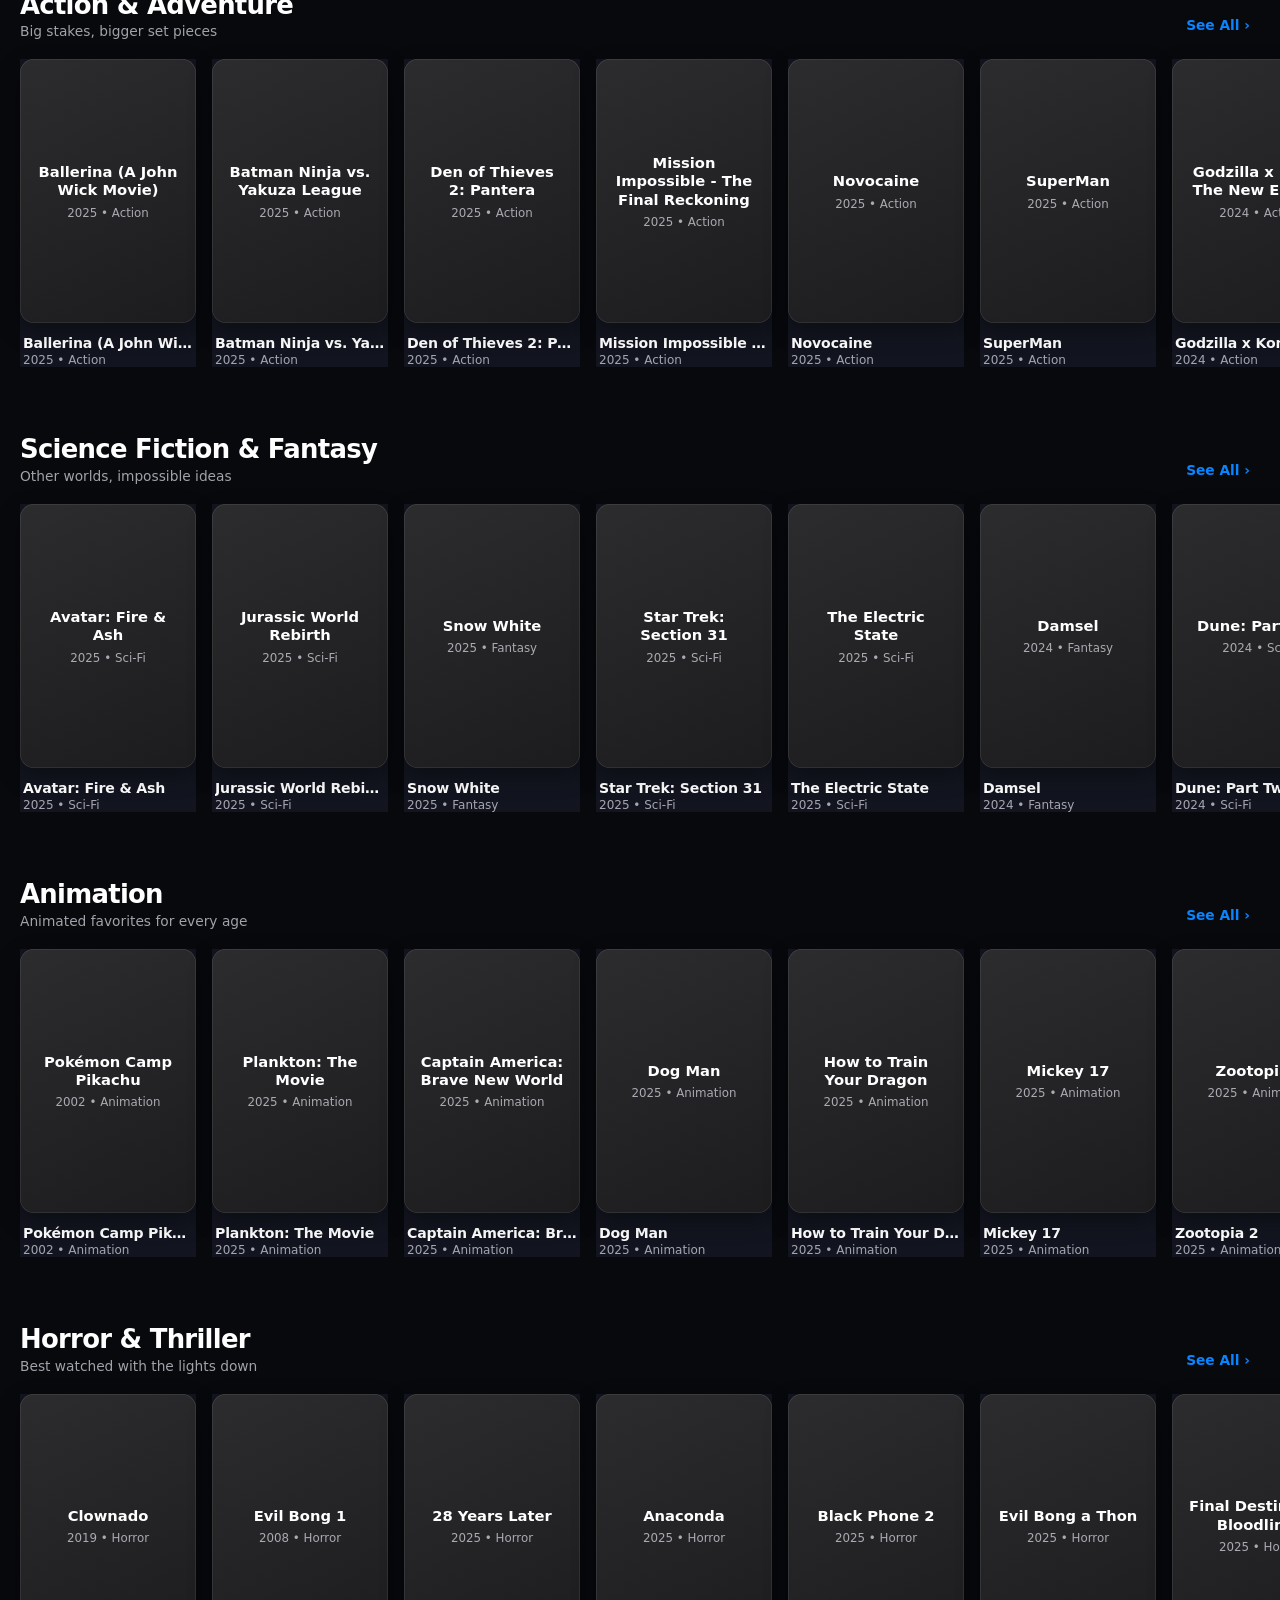
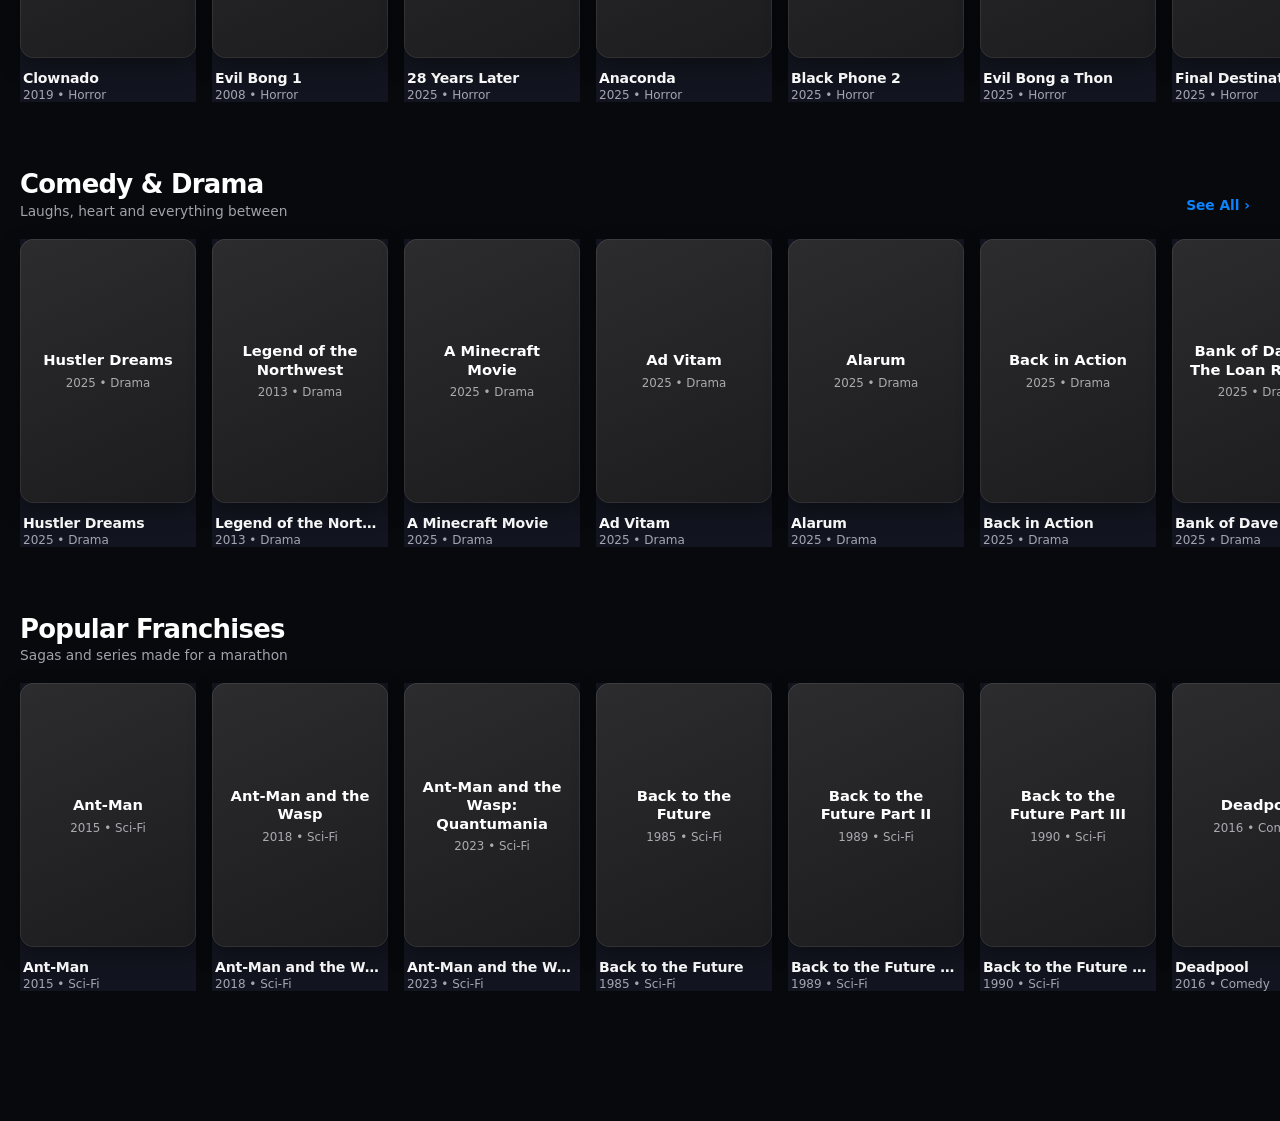
==== commit e6e67f51: "Update title in index.html" ====
--- a/index.html
+++ b/index.html
@@ -3,7 +3,7 @@
 <head>
   <meta charset="UTF-8" />
   <meta name="viewport" content="width=device-width, initial-scale=1.0, viewport-fit=cover" />
-  <title>CineVault — Private Media Library</title>
+  <title>CineVault</title>
   <meta name="theme-color" content="#08090d" />
   <meta name="color-scheme" content="dark light" />
   <link rel="icon" type="image/svg+xml" href="data:image/svg+xml,%3Csvg xmlns='http://www.w3.org/2000/svg' viewBox='0 0 64 64'%3E%3Cdefs%3E%3ClinearGradient id='g' x1='0' y1='0' x2='1' y2='1'%3E%3Cstop stop-color='%23ff4b55'/%3E%3Cstop offset='1' stop-color='%239b0712'/%3E%3C/linearGradient%3E%3C/defs%3E%3Crect width='64' height='64' rx='15' fill='%230d1018'/%3E%3Crect x='3' y='3' width='58' height='58' rx='13' fill='url(%23g)'/%3E%3Cpath d='M41 19a18 18 0 1 0 0 26l-6-6a10 10 0 1 1 0-14z' fill='white'/%3E%3Cpath d='M43 19h5v26h-5z' fill='white'/%3E%3C/svg%3E" />
